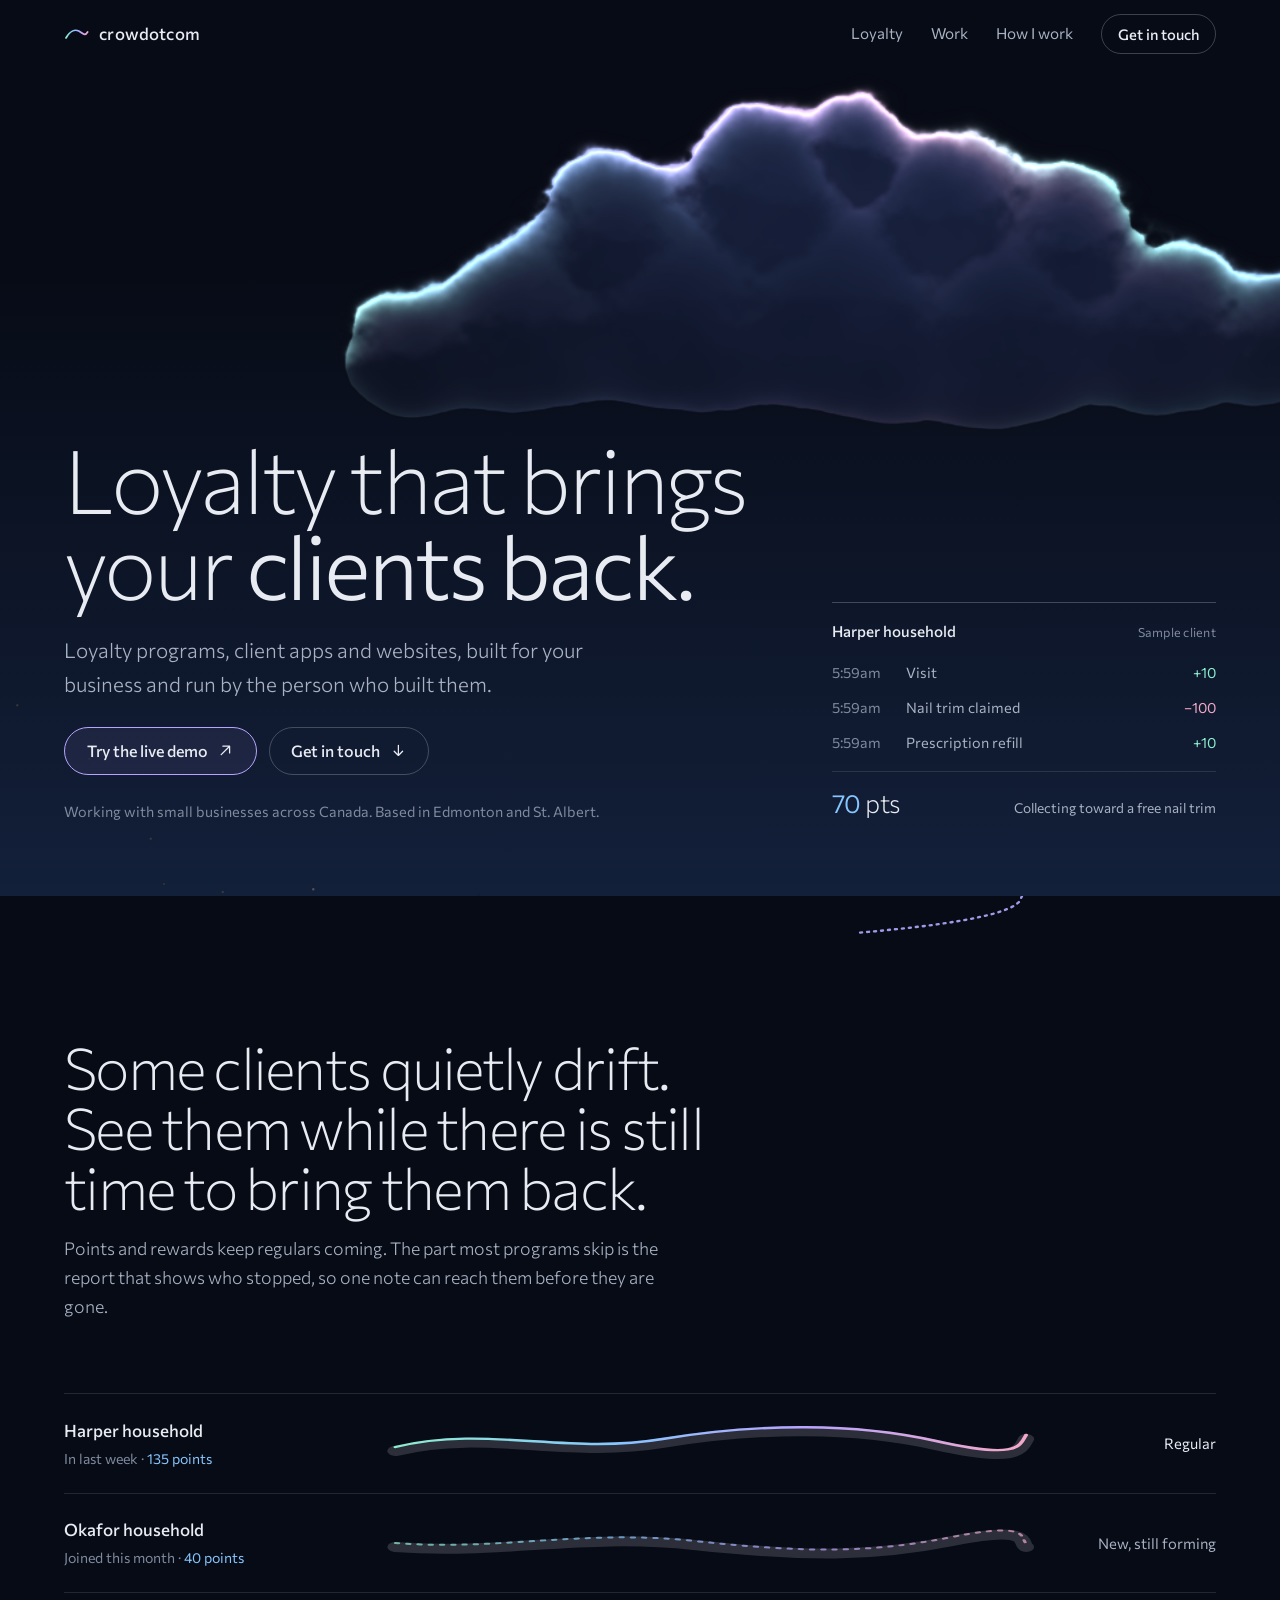
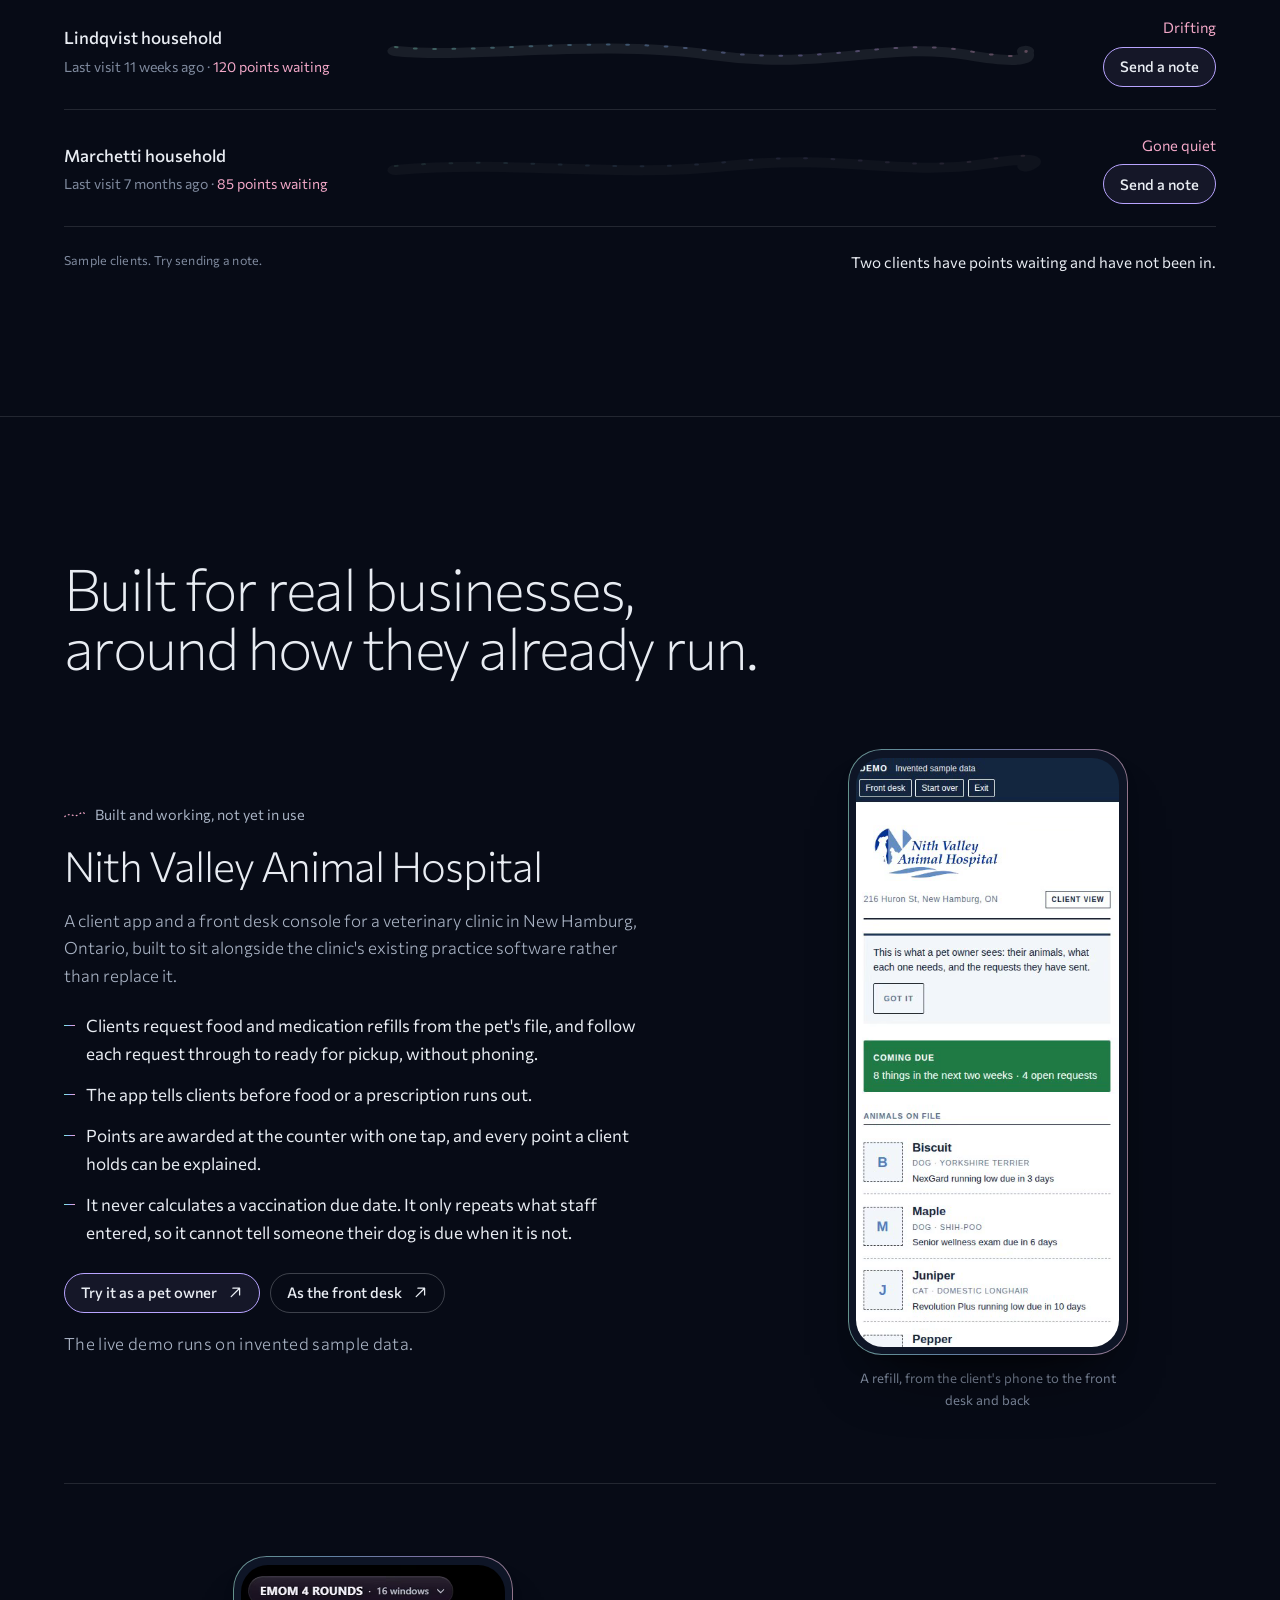
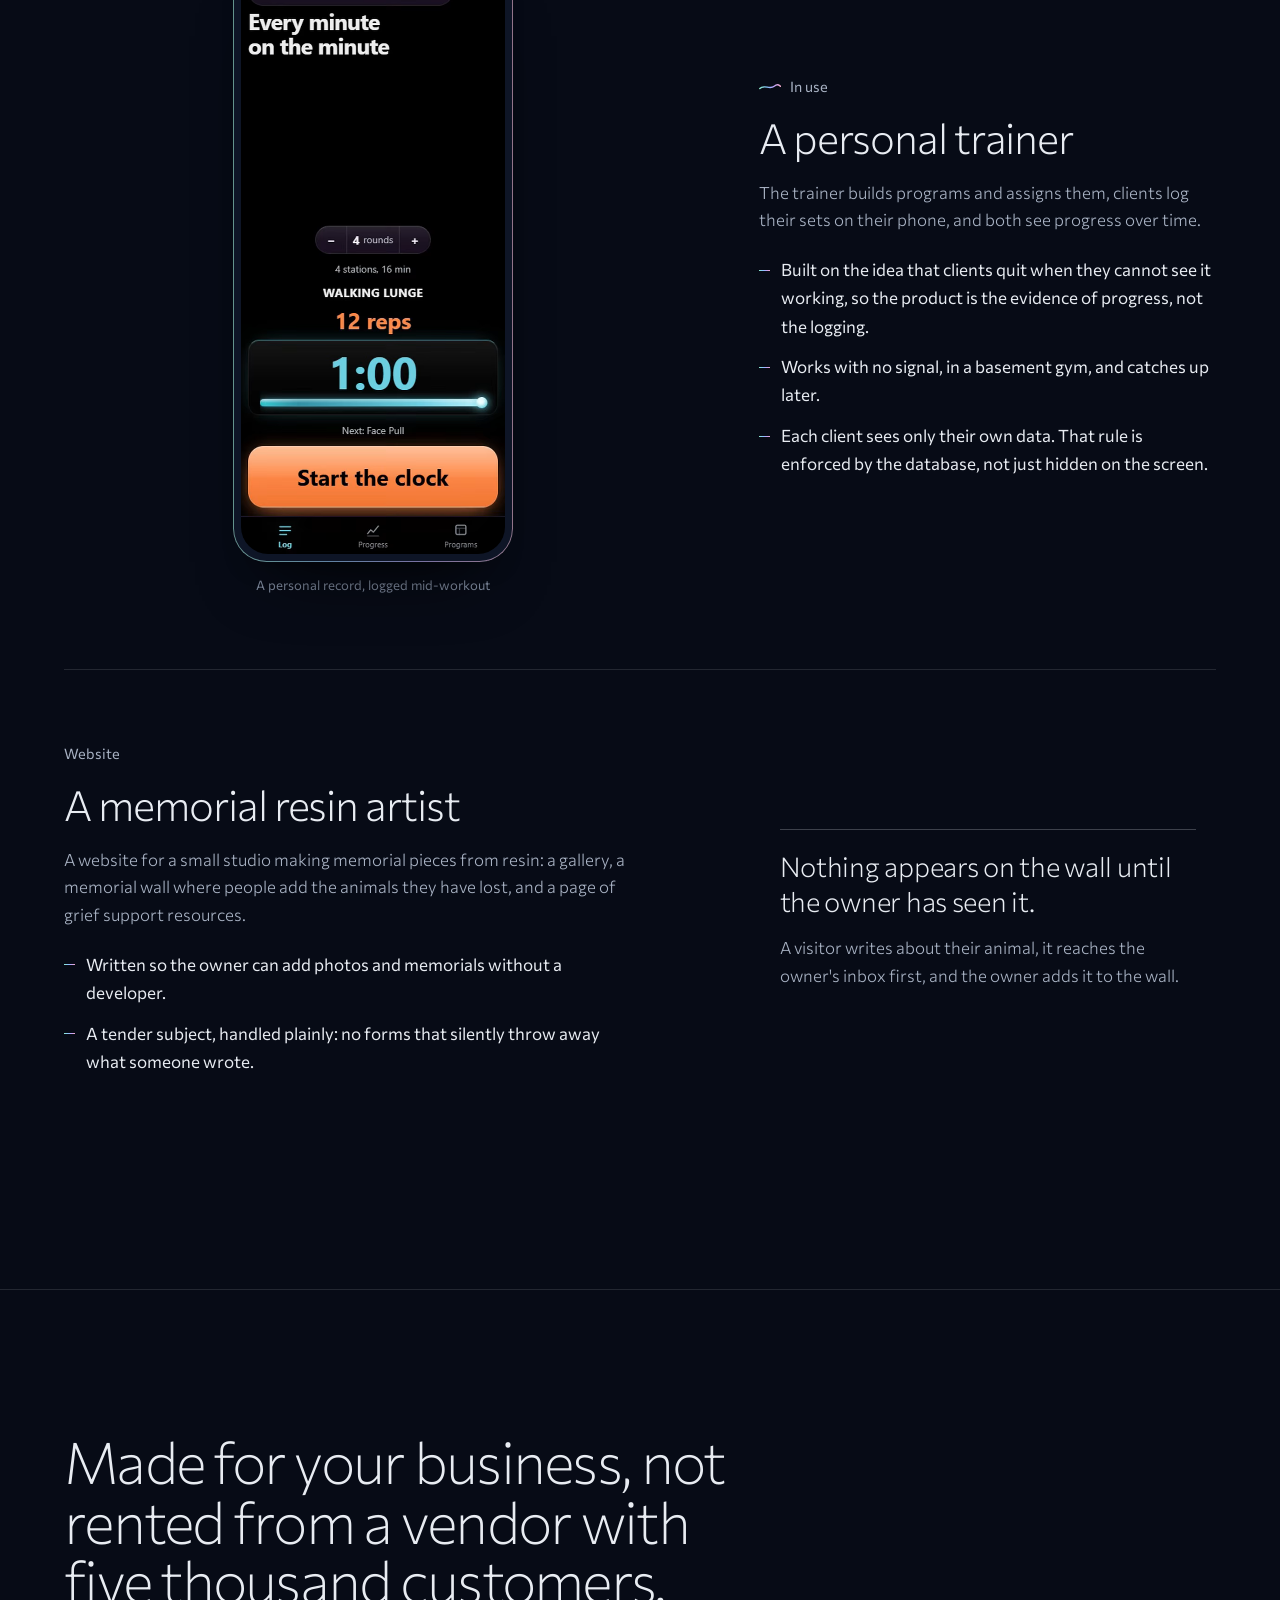
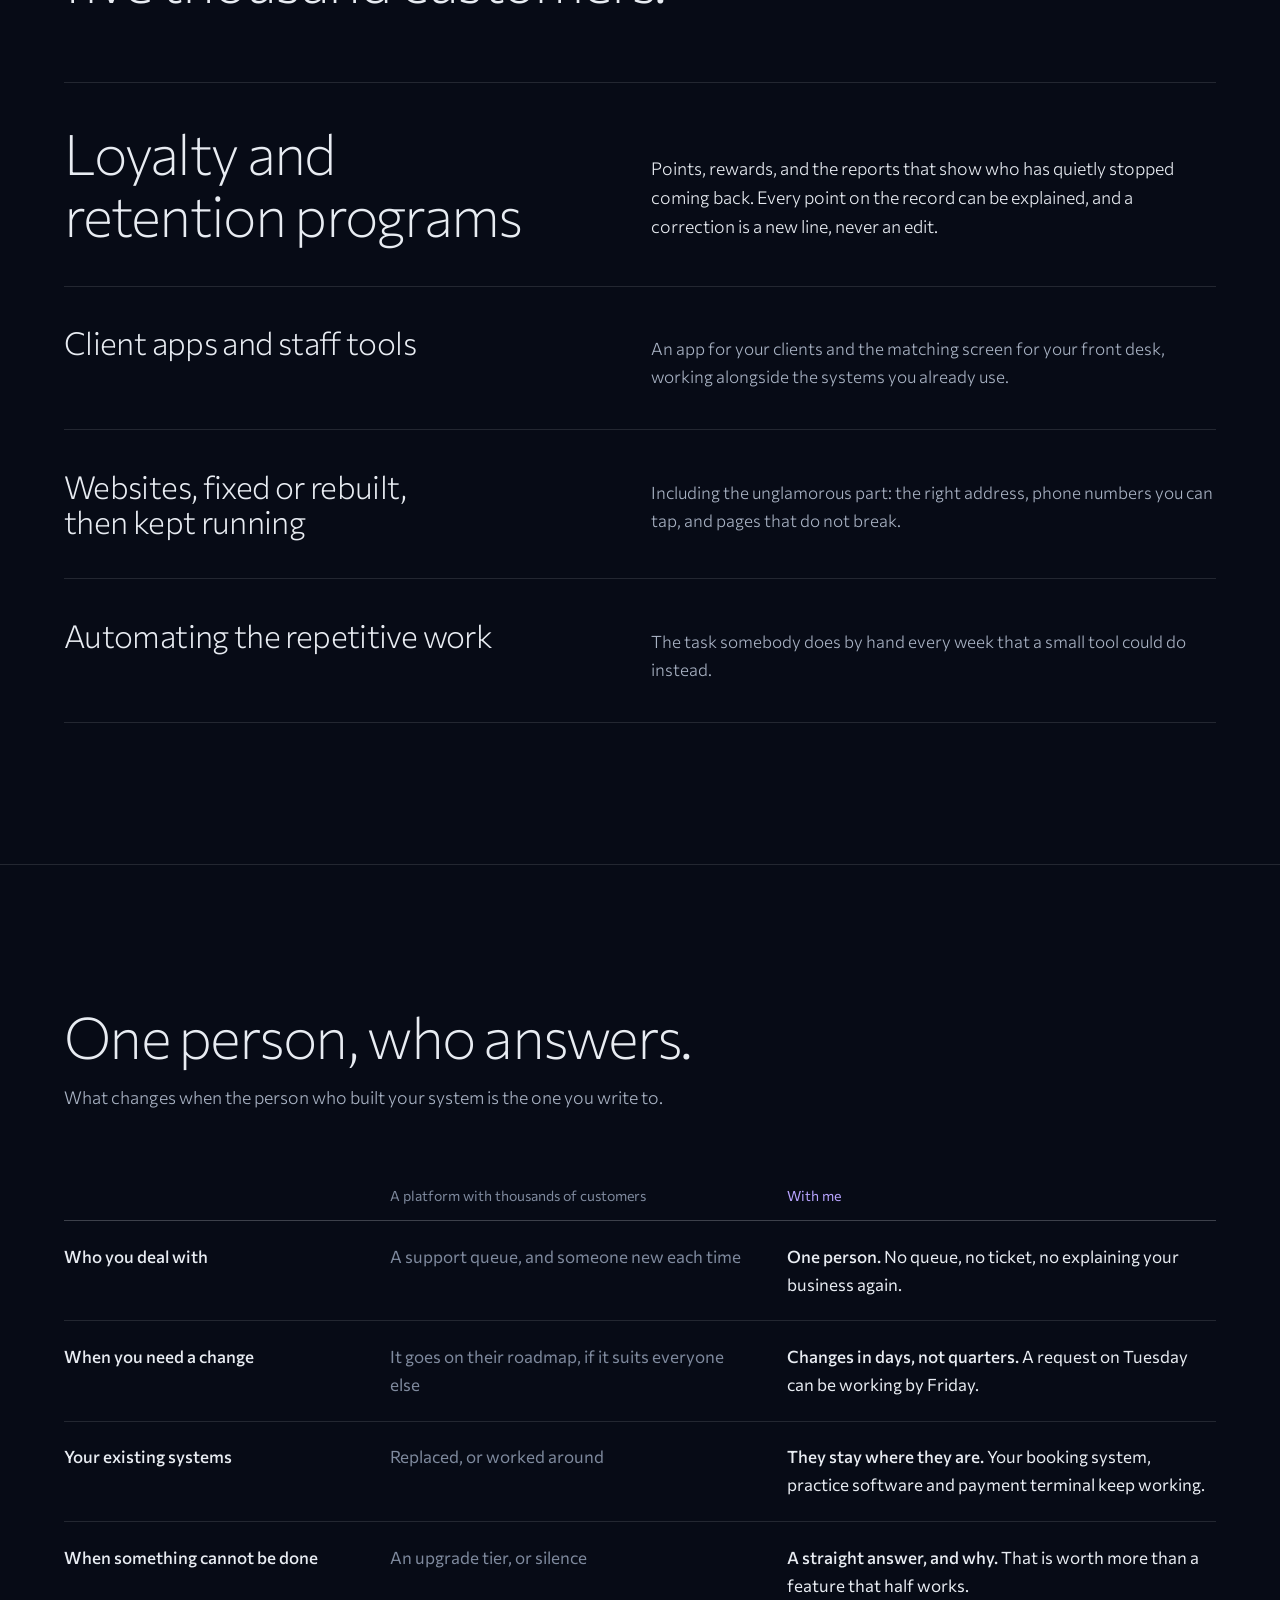
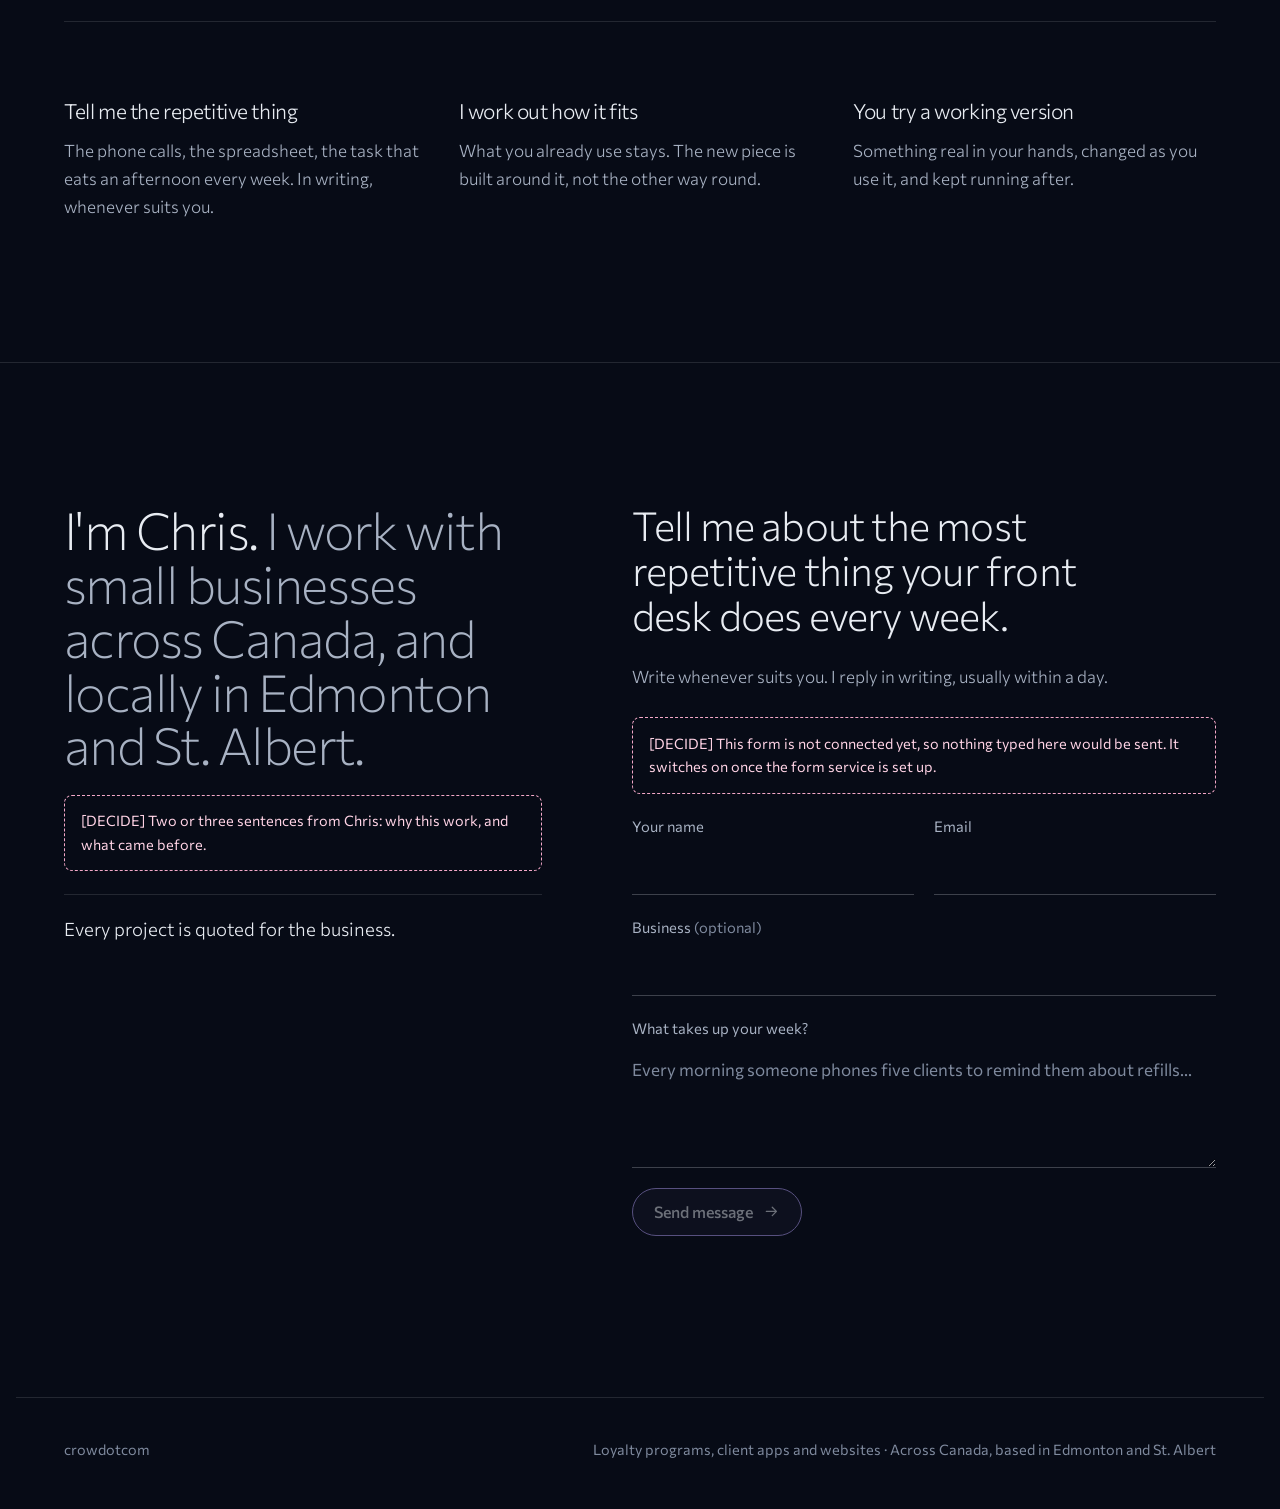
==== index.html @ a607a826 "Make the hero cloud read as a cloud, and brighten the thread The cloud was a dark oval ringed in col" ====
<!doctype html>
<html lang="en">
<head>
<meta charset="utf-8">
<meta name="viewport" content="width=device-width, initial-scale=1, viewport-fit=cover">
<title>crowdotcom</title>
<meta name="description" content="Loyalty programs, client apps and websites for small businesses across Canada, built and run by one person in Edmonton and St. Albert, Alberta.">
<meta name="theme-color" content="#070b16">
<style>
  @font-face {
    font-family: "Commissioner";
    src: url("assets/fonts/commissioner-latin.woff2") format("woff2");
    font-weight: 100 900;
    font-display: swap;
  }

  /* A noctilucent summer night. The ground is the sky after sunset, the text
     is the cloud's silver body, and colour lives only at hairline edges.
     Violet is reserved: it marks the active band and the one action. */
  :root {
    --night: #070b16;
    --night-2: #0b1222;
    --dusk: #13203a;
    --silver: #e8ecf2;
    --mist: #a8b2c3;
    --faint: #7f8a9e;
    --rule: rgba(232, 236, 242, .12);
    --rule-strong: rgba(232, 236, 242, .24);

    --mint: #8eeecf;
    --ice: #86c6ff;
    --rose: #f3a8c8;
    --violet: #b8a4ff;
    --violet-deep: #2a1f55;
    --edge: linear-gradient(90deg, var(--mint), var(--ice) 35%, var(--violet) 65%, var(--rose));

    --sans: "Commissioner", "Segoe UI", system-ui, sans-serif;
    --wide: 78rem;
    --gutter: clamp(1rem, 4.5vw, 3rem);
    color-scheme: dark;
  }

  *, *::before, *::after { box-sizing: border-box; }
  html { background: var(--night); scroll-behavior: smooth; scrollbar-color: #2b3550 var(--night); }
  @media (prefers-reduced-motion: reduce) { html { scroll-behavior: auto; } }
  body {
    margin: 0;
    background: var(--night);
    color: var(--silver);
    font: 400 1.0625rem/1.65 var(--sans);
    -webkit-font-smoothing: antialiased;
    caret-color: var(--violet);
    font-variant-numeric: tabular-nums;
  }
  ::selection { background: var(--violet); color: var(--night); }
  ::-webkit-scrollbar { width: 10px; }
  ::-webkit-scrollbar-track { background: var(--night); }
  ::-webkit-scrollbar-thumb { background: #2b3550; border-radius: 10px; border: 2px solid var(--night); }
  a { color: var(--silver); text-decoration-color: rgba(184, 164, 255, .55); text-underline-offset: .22em; text-decoration-thickness: 1px; }
  a:hover { text-decoration-color: var(--violet); }
  :focus-visible { outline: 1.5px solid var(--violet); outline-offset: 4px; border-radius: 3px; }
  h1, h2, h3 { margin: 0; font-weight: 250; letter-spacing: -.02em; text-wrap: balance; }
  p { margin: 0; }
  .wrap { max-width: var(--wide); margin-inline: auto; padding-inline: var(--gutter); }
  .sample { font-size: .78rem; color: var(--faint); letter-spacing: .02em; }

  /* Controls ------------------------------------------------------------- */

  .act {
    display: inline-flex; align-items: center; gap: .6rem;
    min-height: 3rem; padding: .7rem 1.35rem;
    font: 500 1rem/1 var(--sans);
    color: var(--silver); text-decoration: none;
    border-radius: 999px;
    border: 1px solid var(--rule-strong);
    background: transparent;
    cursor: pointer;
    transition: border-color .3s cubic-bezier(.16, 1, .3, 1), background-color .3s cubic-bezier(.16, 1, .3, 1), color .3s;
  }
  .act svg { width: 1.05rem; height: 1.05rem; flex: none; }
  .act:hover { border-color: var(--silver); }
  /* The one action. Its edge is the only place violet lives in a control. */
  .act.primary { border-color: var(--violet); background: rgba(184, 164, 255, .08); }
  .act.primary:hover { background: rgba(184, 164, 255, .18); }
  .act[disabled] { opacity: .45; cursor: not-allowed; }
  .act.small { min-height: 2.5rem; padding: .5rem 1rem; font-size: .92rem; }

  /* Header --------------------------------------------------------------- */

  .top {
    position: fixed; inset: 0 0 auto 0; z-index: 30;
    padding-top: env(safe-area-inset-top, 0px);
    transition: background-color .4s, border-color .4s;
    border-bottom: 1px solid transparent;
  }
  .top.scrolled { background: rgba(7, 11, 22, .82); border-color: var(--rule); backdrop-filter: blur(12px); -webkit-backdrop-filter: blur(12px); }
  .top .wrap { display: flex; align-items: center; justify-content: space-between; gap: 1rem; min-height: 4.25rem; }
  .brand { display: inline-flex; align-items: center; gap: .6rem; font-weight: 500; font-size: 1.05rem; letter-spacing: .01em; text-decoration: none; }
  .brand svg { width: 1.6rem; height: 1rem; }
  .nav { display: flex; align-items: center; gap: 1.75rem; }
  .nav a:not(.act) { font-size: .95rem; color: var(--mist); text-decoration: none; }
  .nav a:not(.act):hover { color: var(--silver); }
  @media (max-width: 48rem) { .nav a:not(.act) { display: none; } }

  /* Sky ------------------------------------------------------------------- */

  .sky { position: relative; isolation: isolate; overflow: hidden; background: linear-gradient(to top, var(--dusk), var(--night) 70%); }
  .sky canvas { position: absolute; inset: 0; width: 100%; height: 100%; z-index: -1; display: block; }
  .sky .wrap {
    min-height: min(56rem, 100svh);
    display: grid;
    grid-template-columns: minmax(0, 1.25fr) minmax(0, .75fr);
    align-items: end;
    gap: 2.5rem;
    padding-block: clamp(8rem, 18vh, 12rem) clamp(3rem, 8vh, 5.5rem);
  }
  @media (max-width: 60rem) { .sky .wrap { grid-template-columns: 1fr; align-items: end; min-height: 0; padding-top: clamp(15rem, 52vw, 22rem); } }

  .hero-copy { display: flex; flex-direction: column; gap: 1.6rem; max-width: 44rem; }
  .hero-copy h1 {
    font-size: clamp(2.7rem, 1.35rem + 5.2vw, 5.9rem);
    line-height: .98;
    font-weight: 200;
    letter-spacing: -.035em;
  }
  .hero-copy h1 em { font-style: normal; font-weight: 300; }
  .hero-copy .lede { font-size: clamp(1.08rem, 1rem + .35vw, 1.3rem); color: var(--mist); max-width: 34rem; font-weight: 300; }
  .actions { display: flex; flex-wrap: wrap; gap: .75rem; }
  .where { font-size: .9rem; color: var(--faint); }

  /* The observation panel: a sample client's history printing itself. */
  .observe {
    align-self: end;
    border-top: 1px solid var(--rule-strong);
    padding-top: 1rem;
    display: flex; flex-direction: column; gap: .75rem;
    max-width: 24rem;
    width: 100%;
    justify-self: end;
  }
  @media (max-width: 60rem) { .observe { justify-self: start; } }
  .observe-head { display: flex; justify-content: space-between; align-items: baseline; gap: 1rem; }
  .observe-head b { font-weight: 500; font-size: .95rem; }
  .log { list-style: none; margin: 0; padding: 0; display: grid; gap: .1rem; font-size: .9rem; }
  .log li { display: grid; grid-template-columns: 3.9rem 1fr auto; gap: .75rem; padding: .3rem 0; color: var(--mist); }
  .log .when { color: var(--faint); }
  .log .pts { color: var(--mint); font-variant-numeric: tabular-nums; }
  .log .pts.spent { color: var(--rose); }
  .log li.fresh { animation: settle 1.2s cubic-bezier(.16, 1, .3, 1); }
  @keyframes settle { from { color: var(--violet); } to { color: var(--mist); } }
  .observe-foot { display: flex; justify-content: space-between; align-items: baseline; gap: 1rem; border-top: 1px solid var(--rule); padding-top: .6rem; }
  .observe-foot .total { font-size: 1.6rem; font-weight: 250; letter-spacing: -.02em; }
  .observe-foot .total output { color: var(--ice); font-weight: 350; }
  /* Numbers are measurements of the light: held points ice, earned mint, waiting rose. */
  .n-held, .n-wait { white-space: nowrap; }
  .n-held, .client-name .n-held { color: var(--ice); } .n-wait, .client-name .n-wait { color: var(--rose); }
  .observe-foot span:last-child { font-size: .85rem; color: var(--mist); text-align: right; }

  /* Sections ------------------------------------------------------------- */

  section { scroll-margin-top: 5rem; }
  .band { padding-block: clamp(5rem, 11vw, 9rem); }
  .band + .band { border-top: 1px solid var(--rule); }
  .head { display: flex; flex-direction: column; gap: 1.1rem; max-width: 46rem; margin-bottom: clamp(2.75rem, 6vw, 4.5rem); }
  .head h2 { font-size: clamp(2rem, 1.2rem + 3vw, 3.6rem); line-height: 1.04; font-weight: 200; letter-spacing: -.03em; }
  .head p { color: var(--mist); font-size: 1.1rem; font-weight: 300; max-width: 38rem; }

  /* Drifting: the signature. Each client is an edge of light. */
  .clients { list-style: none; margin: 0; padding: 0; border-top: 1px solid var(--rule); }
  .client {
    display: grid;
    grid-template-columns: minmax(9rem, 1fr) minmax(0, 2.2fr) minmax(9.5rem, auto);
    align-items: center;
    gap: 1rem 2rem;
    padding: 1.4rem 0;
    border-bottom: 1px solid var(--rule);
  }
  @media (max-width: 44rem) { .client { grid-template-columns: 1fr auto; } .client .edge { grid-column: 1 / -1; grid-row: 2; } }
  .client-name { display: flex; flex-direction: column; gap: .15rem; }
  .client-name b { font-weight: 500; }
  .client-name span { font-size: .88rem; color: var(--faint); }
  .edge { height: 44px; width: 100%; display: block; overflow: visible; }
  .edge path { fill: none; stroke-linecap: round; transition: opacity 1.4s cubic-bezier(.16, 1, .3, 1), stroke-width 1.4s cubic-bezier(.16, 1, .3, 1); }
  .edge .body { stroke: rgba(232, 236, 242, .16); stroke-width: 10; }
  .edge .fringe { stroke-width: 2; }
  .client[data-state="vivid"] .fringe { opacity: 1; stroke-width: 2.4; }
  .client[data-state="vivid"] .body { opacity: 1; }
  .client[data-state="forming"] .fringe { opacity: .7; stroke-dasharray: 2 5; animation: form 2.4s linear infinite; }
  .client[data-state="dispersing"] .fringe { opacity: .32; stroke-dasharray: 1 11; }
  .client[data-state="dispersing"] .body { opacity: .5; }
  .client[data-state="absent"] .fringe { opacity: .1; stroke-dasharray: 1 16; }
  .client[data-state="absent"] .body { opacity: .2; }
  @keyframes form { to { stroke-dashoffset: -28; } }

  /* The thread: one client edge drawn the length of the page. It runs down the gutter beside
     each section and swings out across the gap before the next heading, drawing itself as the
     page scrolls so its head stays a little ahead of the reader, still forming. It sits under
     the content (main is lifted above it) and never crosses text, only gutters and gaps.
     Reduced motion gets the whole line, drawn and still. */
  main { position: relative; z-index: 1; }
  .thread { position: absolute; top: 0; left: 0; z-index: 0; pointer-events: none; overflow: visible; }
  .thread path { fill: none; stroke-linecap: round; stroke-linejoin: round; }
  .thread .body { stroke: rgba(232, 236, 242, .15); stroke-width: 9; }
  .thread .fringe { stroke-width: 2.4; }
  .thread .forming { stroke-width: 2.4; opacity: .9; stroke-dasharray: 2 5; animation: form 2.4s linear infinite; }
  @media (prefers-reduced-motion: reduce) { .thread .forming { display: none; } }
  .client-state { display: flex; flex-direction: column; align-items: flex-end; gap: .45rem; text-align: right; }
  @media (max-width: 44rem) { .client-state { grid-column: 2; grid-row: 1; } }
  .client-state .word { font-size: .92rem; color: var(--mist); }
  .client[data-state="vivid"] .word { color: var(--silver); }
  .client[data-state="dispersing"] .word, .client[data-state="absent"] .word { color: var(--rose); }
  .drift-note { margin-top: 1.4rem; display: flex; justify-content: space-between; flex-wrap: wrap; gap: .75rem 2rem; color: var(--mist); font-size: .95rem; }
  .drift-note output { color: var(--silver); }

  /* Work ----------------------------------------------------------------- */

  .project {
    display: grid;
    grid-template-columns: minmax(0, 1.15fr) minmax(0, .85fr);
    gap: clamp(2.5rem, 6vw, 6rem);
    align-items: center;
    padding-block: clamp(3rem, 6vw, 4.5rem);
    border-top: 1px solid var(--rule);
  }
  .project:first-of-type { border-top: 0; padding-top: 0; }
  .project.flip .project-media { order: -1; }
  @media (max-width: 54rem) { .project { grid-template-columns: 1fr; } .project.flip .project-media { order: 0; } }
  .project-text { display: flex; flex-direction: column; gap: 1.1rem; }
  .project h3 { font-size: clamp(1.7rem, 1.2rem + 1.8vw, 2.6rem); line-height: 1.08; font-weight: 250; letter-spacing: -.025em; }
  .status { font-size: .9rem; color: var(--mist); display: inline-flex; align-items: center; gap: .55rem; }
  .status svg { width: 1.4rem; height: .5rem; }
  .project-text > p { color: var(--mist); font-weight: 300; font-size: 1.05rem; max-width: 36rem; }
  .facts { list-style: none; margin: .3rem 0 0; padding: 0; display: grid; gap: .8rem; max-width: 36rem; }
  .facts li { padding-left: 1.4rem; position: relative; }
  .facts li::before { content: ""; position: absolute; left: 0; top: .78em; width: .7rem; height: 1px; background: var(--edge); }
  .try { display: flex; flex-wrap: wrap; gap: .6rem; margin-top: .5rem; }

  .project-media { display: flex; justify-content: center; }
  .phone { margin: 0; width: min(17.5rem, 78vw); display: flex; flex-direction: column; gap: .8rem; }
  .phone-frame {
    position: relative;
    aspect-ratio: 390 / 844;
    border-radius: 2.1rem;
    padding: .45rem;
    background: #0e1526;
    border: 1px solid var(--rule-strong);
    box-shadow: 0 40px 70px -40px rgba(0, 0, 0, .9), 0 16px 28px -22px rgba(0, 0, 0, .6);
  }
  .phone-frame::after {
    content: ""; position: absolute; inset: -1px; border-radius: inherit; padding: 1px;
    background: var(--edge); opacity: .45;
    -webkit-mask: linear-gradient(#000 0 0) content-box, linear-gradient(#000 0 0); -webkit-mask-composite: xor;
            mask: linear-gradient(#000 0 0) content-box exclude, linear-gradient(#000 0 0);
    pointer-events: none;
  }
  .phone-frame video { display: block; width: 100%; height: 100%; object-fit: cover; border-radius: 1.7rem; background: #000; }
  .phone figcaption { font-size: .82rem; color: var(--faint); text-align: center; }
  .memorial-media { width: 100%; max-width: 26rem; border-top: 1px solid var(--rule-strong); padding-top: 1.2rem; display: grid; gap: .9rem; }
  .memorial-media p { color: var(--mist); font-weight: 300; font-size: 1.05rem; }
  .memorial-media blockquote { margin: 0; font-size: clamp(1.3rem, 1rem + 1vw, 1.7rem); font-weight: 250; line-height: 1.3; letter-spacing: -.01em; }

  /* What I build --------------------------------------------------------- */

  .offers { list-style: none; margin: 0; padding: 0; border-top: 1px solid var(--rule); }
  .offer { display: grid; grid-template-columns: minmax(0, 1fr) minmax(0, 1.05fr); gap: 1rem 3rem; padding-block: clamp(1.6rem, 3.5vw, 2.4rem); border-bottom: 1px solid var(--rule); align-items: baseline; }
  @media (max-width: 48rem) { .offer { grid-template-columns: 1fr; } }
  .offer h3 { font-size: clamp(1.4rem, 1.1rem + 1.1vw, 2rem); font-weight: 250; line-height: 1.12; }
  .offer p { color: var(--mist); font-weight: 300; }
  .offer.lead h3 { font-size: clamp(2rem, 1.2rem + 3vw, 3.5rem); font-weight: 200; letter-spacing: -.03em; }
  .offer.lead p { color: var(--silver); font-size: 1.1rem; }

  /* How I work ----------------------------------------------------------- */

  .versus { display: grid; }
  .versus-row { display: grid; grid-template-columns: minmax(0, .8fr) minmax(0, 1fr) minmax(0, 1.2fr); gap: 1rem 2.5rem; padding-block: 1.35rem; border-bottom: 1px solid var(--rule); }
  .versus-row.labels { border-bottom-color: var(--rule-strong); padding-block: 0 .8rem; font-size: .88rem; color: var(--faint); }
  .versus-row.labels .me { color: var(--violet); }
  .versus-q { font-weight: 500; }
  .versus-them { color: var(--faint); }
  .versus-me b { font-weight: 500; }
  @media (max-width: 48rem) {
    .versus-row { grid-template-columns: 1fr; gap: .4rem; }
    .versus-row.labels { display: none; }
    .versus-them::before { content: "Rented platform: "; color: var(--faint); }
    .versus-me::before { content: "With me: "; color: var(--violet); }
  }
  .start { margin-top: clamp(3rem, 6vw, 4.5rem); display: grid; grid-template-columns: repeat(3, minmax(0, 1fr)); gap: 2rem; }
  @media (max-width: 52rem) { .start { grid-template-columns: 1fr; gap: 1.5rem; } }
  .start div { display: grid; gap: .5rem; align-content: start; }
  .start h3 { font-size: 1.3rem; font-weight: 300; }
  .start h3 span { color: var(--faint); }
  .start p { color: var(--mist); font-weight: 300; }

  /* About and contact ------------------------------------------------------ */

  .closing .wrap { display: grid; grid-template-columns: minmax(0, .9fr) minmax(0, 1.1fr); gap: clamp(3rem, 7vw, 7rem); align-items: start; }
  @media (max-width: 58rem) { .closing .wrap { grid-template-columns: 1fr; } }
  .about { display: grid; gap: 1.4rem; }
  .about h2 { font-size: clamp(2rem, 1.3rem + 2.6vw, 3.2rem); font-weight: 200; line-height: 1.05; letter-spacing: -.03em; }
  .about h2 span { color: var(--mist); }
  .todo { border: 1px dashed var(--rose); color: #ffd3e5; border-radius: .5rem; padding: .85rem 1rem; font-size: .9rem; }
  .price { border-top: 1px solid var(--rule); padding-top: 1.2rem; font-size: 1.15rem; font-weight: 300; }

  .contact { display: grid; gap: 1.6rem; }
  .contact h2 { font-size: clamp(1.7rem, 1.2rem + 1.8vw, 2.5rem); font-weight: 250; line-height: 1.12; letter-spacing: -.02em; }
  .contact > p { color: var(--mist); font-weight: 300; }
  form { display: grid; gap: 1.25rem; }
  .row { display: grid; grid-template-columns: repeat(2, minmax(0, 1fr)); gap: 1.25rem; }
  @media (max-width: 34rem) { .row { grid-template-columns: 1fr; } }
  .field { display: grid; gap: .45rem; }
  .field label { font-size: .92rem; color: var(--mist); }
  .field .opt { color: var(--faint); }
  input, textarea {
    font: inherit; color: var(--silver);
    background: transparent;
    border: 0; border-bottom: 1px solid var(--rule-strong);
    border-radius: 0;
    padding: .6rem 0 .7rem;
    width: 100%;
    transition: border-color .3s;
  }
  input::placeholder, textarea::placeholder { color: var(--faint); }
  input:focus, textarea:focus { outline: none; border-bottom-color: var(--violet); }
  textarea { min-height: 7.5rem; resize: vertical; line-height: 1.55; }
  .form-note { font-size: .9rem; color: var(--faint); }
  .form-error { font-size: .95rem; color: var(--silver); border-top: 1px solid var(--rose); padding-top: .6rem; }
  .form-done { border-top: 1px solid var(--violet); padding-top: 1rem; font-size: 1.1rem; font-weight: 300; }

  footer .wrap { display: flex; flex-wrap: wrap; justify-content: space-between; gap: .75rem 2rem; padding-block: 2.5rem 3rem; border-top: 1px solid var(--rule); color: var(--faint); font-size: .9rem; }
</style>
</head>
<body>

<svg width="0" height="0" style="position:absolute" aria-hidden="true" focusable="false">
  <defs>
    <linearGradient id="spectrum" x1="0" x2="1" y1="0" y2="0">
      <stop offset="0" stop-color="#8eeecf"/>
      <stop offset=".35" stop-color="#86c6ff"/>
      <stop offset=".65" stop-color="#b8a4ff"/>
      <stop offset="1" stop-color="#f3a8c8"/>
    </linearGradient>
    <symbol id="i-arrow" viewBox="0 0 20 20"><path d="M4 10h11M11 5l5 5-5 5" fill="none" stroke="currentColor" stroke-width="1.5" stroke-linecap="round" stroke-linejoin="round"/></symbol>
    <symbol id="i-out" viewBox="0 0 20 20"><path d="M7 5h8v8M15 5 5 15" fill="none" stroke="currentColor" stroke-width="1.5" stroke-linecap="round" stroke-linejoin="round"/></symbol>
    <symbol id="i-down" viewBox="0 0 20 20"><path d="M10 4v11M5 11l5 5 5-5" fill="none" stroke="currentColor" stroke-width="1.5" stroke-linecap="round" stroke-linejoin="round"/></symbol>
  </defs>
</svg>

<header class="top" id="top-bar">
  <div class="wrap">
    <a class="brand" href="#top">
      <svg viewBox="0 0 26 16" aria-hidden="true"><path d="M2 12c4-7 9-9 13-7s6 6 9 1" fill="none" stroke="url(#spectrum)" stroke-width="1.8" stroke-linecap="round"/></svg>
      <span data-brand>crowdotcom</span>
    </a>
    <nav class="nav" aria-label="Sections">
      <a href="#drifting">Loyalty</a>
      <a href="#work">Work</a>
      <a href="#how">How I work</a>
      <a class="act small" href="#contact">Get in touch</a>
    </nav>
  </div>
</header>

<svg class="thread" id="thread" aria-hidden="true" focusable="false">
  <defs>
    <!-- The spectrum again, but running down the page and repeating, so the fringe turns through
         mint, ice, violet and rose as it is followed. -->
    <linearGradient id="thread-spectrum" gradientUnits="userSpaceOnUse" x1="0" y1="0" x2="0" y2="1800" spreadMethod="repeat">
      <stop offset="0" stop-color="#8eeecf"/>
      <stop offset=".3" stop-color="#86c6ff"/>
      <stop offset=".55" stop-color="#b8a4ff"/>
      <stop offset=".8" stop-color="#f3a8c8"/>
      <stop offset="1" stop-color="#8eeecf"/>
    </linearGradient>
  </defs>
  <path class="body"/>
  <path class="fringe" stroke="url(#thread-spectrum)" transform="translate(-2 -2)"/>
  <path class="forming" stroke="url(#thread-spectrum)" transform="translate(-2 -2)"/>
</svg>

<main id="top">

  <section class="sky" aria-labelledby="hero-title">
    <canvas id="sky" aria-hidden="true"></canvas>
    <div class="wrap">
      <div class="hero-copy">
        <h1 id="hero-title">Loyalty that brings your <em>clients back.</em></h1>
        <p class="lede">Loyalty programs, client apps and websites, built for your business and run by the person who built them.</p>
        <div class="actions">
          <a class="act primary" href="https://crowdotwave.github.io/nith-valley-app/?demo=client" target="_blank" rel="noopener">Try the live demo <svg aria-hidden="true"><use href="#i-out"/></svg></a>
          <a class="act" href="#contact">Get in touch <svg aria-hidden="true"><use href="#i-down"/></svg></a>
        </div>
        <p class="where">Working with small businesses across Canada. Based in Edmonton and St. Albert.</p>
      </div>

      <aside class="observe" aria-label="A sample client's points history">
        <div class="observe-head"><b>Harper household</b><span class="sample">Sample client</span></div>
        <ul class="log" id="log" aria-live="polite">
          <li><span class="when">Aug 26</span><span>Annual exam</span><span class="pts">+25</span></li>
          <li><span class="when">Sep 05</span><span>Bag of food</span><span class="pts">+15</span></li>
          <li><span class="when">Sep 14</span><span>Prescription refill</span><span class="pts">+10</span></li>
        </ul>
        <div class="observe-foot"><span class="total"><output id="total">135</output> pts</span><span id="next">One bag of food from $10 off an exam</span></div>
      </aside>
    </div>
  </section>

  <section class="band" id="drifting" aria-labelledby="drift-title">
    <div class="wrap">
      <div class="head">
        <h2 id="drift-title">Some clients quietly drift. See them while there is still time to bring them back.</h2>
        <p>Points and rewards keep regulars coming. The part most programs skip is the report that shows who stopped, so one note can reach them before they are gone.</p>
      </div>

      <ul class="clients" id="clients">
        <li class="client" data-state="vivid">
          <div class="client-name"><b>Harper household</b><span>In last week · <span class="n-held">135 points</span></span></div>
          <svg class="edge" viewBox="0 0 400 44" preserveAspectRatio="none" aria-hidden="true"><path class="body" d="M4 30 C60 8 110 38 170 22 S290 6 340 24 S392 30 396 18"/><path class="fringe" stroke="url(#spectrum)" d="M4 26 C60 4 110 34 170 18 S290 2 340 20 S392 26 396 14"/></svg>
          <div class="client-state"><span class="word">Regular</span></div>
        </li>
        <li class="client" data-state="forming">
          <div class="client-name"><b>Okafor household</b><span>Joined this month · <span class="n-held">40 points</span></span></div>
          <svg class="edge" viewBox="0 0 400 44" preserveAspectRatio="none" aria-hidden="true"><path class="body" d="M4 26 C70 34 120 12 190 24 S300 36 350 20 S392 22 396 26"/><path class="fringe" stroke="url(#spectrum)" d="M4 22 C70 30 120 8 190 20 S300 32 350 16 S392 18 396 22"/></svg>
          <div class="client-state"><span class="word">New, still forming</span></div>
        </li>
        <li class="client" data-state="dispersing">
          <div class="client-name"><b>Lindqvist household</b><span>Last visit 11 weeks ago · <span class="n-wait">120 points waiting</span></span></div>
          <svg class="edge" viewBox="0 0 400 44" preserveAspectRatio="none" aria-hidden="true"><path class="body" d="M4 22 C50 30 130 10 200 26 S310 12 360 26 S392 20 396 22"/><path class="fringe" stroke="url(#spectrum)" d="M4 18 C50 26 130 6 200 22 S310 8 360 22 S392 16 396 18"/></svg>
          <div class="client-state"><span class="word">Drifting</span><button class="act small primary" type="button" data-bring-back>Send a note</button></div>
        </li>
        <li class="client" data-state="absent">
          <div class="client-name"><b>Marchetti household</b><span>Last visit 7 months ago · <span class="n-wait">85 points waiting</span></span></div>
          <svg class="edge" viewBox="0 0 400 44" preserveAspectRatio="none" aria-hidden="true"><path class="body" d="M4 24 C80 14 140 32 210 20 S320 30 370 18 S392 24 396 20"/><path class="fringe" stroke="url(#spectrum)" d="M4 20 C80 10 140 28 210 16 S320 26 370 14 S392 20 396 16"/></svg>
          <div class="client-state"><span class="word">Gone quiet</span><button class="act small primary" type="button" data-bring-back>Send a note</button></div>
        </li>
      </ul>
      <p class="drift-note"><span class="sample">Sample clients. Try sending a note.</span><output id="drift-status">Two clients have points waiting and have not been in.</output></p>
    </div>
  </section>

  <section class="band" id="work" aria-labelledby="work-title">
    <div class="wrap">
      <div class="head">
        <h2 id="work-title">Built for real businesses, around how they already run.</h2>
      </div>

      <article class="project">
        <div class="project-text">
          <span class="status"><svg viewBox="0 0 28 10" aria-hidden="true"><path d="M1 7c6-6 12 2 18-3s7 1 8 0" fill="none" stroke="#f3a8c8" stroke-width="1.5" stroke-dasharray="1 4" stroke-linecap="round"/></svg>Built and working, not yet in use</span>
          <h3>Nith Valley Animal Hospital</h3>
          <p>A client app and a front desk console for a veterinary clinic in New Hamburg, Ontario, built to sit alongside the clinic's existing practice software rather than replace it.</p>
          <ul class="facts">
            <li>Clients request food and medication refills from the pet's file, and follow each request through to ready for pickup, without phoning.</li>
            <li>The app tells clients before food or a prescription runs out.</li>
            <li>Points are awarded at the counter with one tap, and every point a client holds can be explained.</li>
            <li>It never calculates a vaccination due date. It only repeats what staff entered, so it cannot tell someone their dog is due when it is not.</li>
          </ul>
          <div class="try">
            <a class="act small primary" href="https://crowdotwave.github.io/nith-valley-app/?demo=client" target="_blank" rel="noopener">Try it as a pet owner <svg aria-hidden="true"><use href="#i-out"/></svg></a>
            <a class="act small" href="https://crowdotwave.github.io/nith-valley-app/?demo=staff" target="_blank" rel="noopener">As the front desk <svg aria-hidden="true"><use href="#i-out"/></svg></a>
          </div>
          <p class="sample">The live demo runs on invented sample data.</p>
        </div>
        <div class="project-media">
          <figure class="phone">
            <div class="phone-frame">
              <video class="demo-video" muted loop playsinline preload="none" poster="assets/work/nith-demo-poster.jpg"
                     aria-label="Recording of the clinic app: a client orders a refill of their dog's medication, the front desk reviews, approves and marks it ready, and the client sees it is ready for pickup.">
                <source src="assets/work/nith-demo.mp4" type="video/mp4">
                <source src="assets/work/nith-demo.webm" type="video/webm">
              </video>
            </div>
            <figcaption>A refill, from the client's phone to the front desk and back</figcaption>
          </figure>
        </div>
      </article>

      <article class="project flip">
        <div class="project-text">
          <span class="status"><svg viewBox="0 0 28 10" aria-hidden="true"><path d="M1 7c6-6 12 2 18-3s7 1 8 0" fill="none" stroke="url(#spectrum)" stroke-width="1.8" stroke-linecap="round"/></svg>In use</span>
          <h3>A personal trainer</h3>
          <p>The trainer builds programs and assigns them, clients log their sets on their phone, and both see progress over time.</p>
          <ul class="facts">
            <li>Built on the idea that clients quit when they cannot see it working, so the product is the evidence of progress, not the logging.</li>
            <li>Works with no signal, in a basement gym, and catches up later.</li>
            <li>Each client sees only their own data. That rule is enforced by the database, not just hidden on the screen.</li>
          </ul>
        </div>
        <div class="project-media">
          <figure class="phone">
            <div class="phone-frame">
              <video class="demo-video" muted loop playsinline preload="none" poster="assets/work/ptc-demo-poster.jpg"
                     aria-label="Recording of the workout app: a client picks the day's workout, logs two bench press sets, sets a personal record, then opens their progress charts and finds the new record on the bench press estimated one rep max.">
                <source src="assets/work/ptc-demo.mp4" type="video/mp4">
                <source src="assets/work/ptc-demo.webm" type="video/webm">
              </video>
            </div>
            <figcaption>A personal record, logged mid-workout</figcaption>
          </figure>
        </div>
      </article>

      <article class="project">
        <div class="project-text">
          <span class="status">Website</span>
          <h3>A memorial resin artist</h3>
          <p>A website for a small studio making memorial pieces from resin: a gallery, a memorial wall where people add the animals they have lost, and a page of grief support resources.</p>
          <ul class="facts">
            <li>Written so the owner can add photos and memorials without a developer.</li>
            <li>A tender subject, handled plainly: no forms that silently throw away what someone wrote.</li>
          </ul>
        </div>
        <div class="project-media">
          <div class="memorial-media">
            <blockquote>Nothing appears on the wall until the owner has seen it.</blockquote>
            <p>A visitor writes about their animal, it reaches the owner's inbox first, and the owner adds it to the wall.</p>
          </div>
        </div>
      </article>
    </div>
  </section>

  <section class="band" id="build" aria-labelledby="build-title">
    <div class="wrap">
      <div class="head">
        <h2 id="build-title">Made for your business, not rented from a vendor with five thousand customers.</h2>
      </div>
      <ul class="offers">
        <li class="offer lead"><h3>Loyalty and retention programs</h3><p>Points, rewards, and the reports that show who has quietly stopped coming back. Every point on the record can be explained, and a correction is a new line, never an edit.</p></li>
        <li class="offer"><h3>Client apps and staff tools</h3><p>An app for your clients and the matching screen for your front desk, working alongside the systems you already use.</p></li>
        <li class="offer"><h3>Websites, fixed or rebuilt, then kept running</h3><p>Including the unglamorous part: the right address, phone numbers you can tap, and pages that do not break.</p></li>
        <li class="offer"><h3>Automating the repetitive work</h3><p>The task somebody does by hand every week that a small tool could do instead.</p></li>
      </ul>
    </div>
  </section>

  <section class="band" id="how" aria-labelledby="how-title">
    <div class="wrap">
      <div class="head">
        <h2 id="how-title">One person, who answers.</h2>
        <p>What changes when the person who built your system is the one you write to.</p>
      </div>
      <div class="versus" role="table" aria-label="A rented platform compared with working with me">
        <div class="versus-row labels" role="row"><span role="columnheader"></span><span role="columnheader">A platform with thousands of customers</span><span role="columnheader" class="me">With me</span></div>
        <div class="versus-row" role="row"><span class="versus-q" role="rowheader">Who you deal with</span><span class="versus-them" role="cell">A support queue, and someone new each time</span><span class="versus-me" role="cell"><b>One person.</b> No queue, no ticket, no explaining your business again.</span></div>
        <div class="versus-row" role="row"><span class="versus-q" role="rowheader">When you need a change</span><span class="versus-them" role="cell">It goes on their roadmap, if it suits everyone else</span><span class="versus-me" role="cell"><b>Changes in days, not quarters.</b> A request on Tuesday can be working by Friday.</span></div>
        <div class="versus-row" role="row"><span class="versus-q" role="rowheader">Your existing systems</span><span class="versus-them" role="cell">Replaced, or worked around</span><span class="versus-me" role="cell"><b>They stay where they are.</b> Your booking system, practice software and payment terminal keep working.</span></div>
        <div class="versus-row" role="row"><span class="versus-q" role="rowheader">When something cannot be done</span><span class="versus-them" role="cell">An upgrade tier, or silence</span><span class="versus-me" role="cell"><b>A straight answer, and why.</b> That is worth more than a feature that half works.</span></div>
      </div>

      <!-- [DECIDE] New copy, not in the brief: confirm these three steps match how Chris wants to start. -->
      <div class="start">
        <div><h3>Tell me the repetitive thing</h3><p>The phone calls, the spreadsheet, the task that eats an afternoon every week. In writing, whenever suits you.</p></div>
        <div><h3>I work out how it fits</h3><p>What you already use stays. The new piece is built around it, not the other way round.</p></div>
        <div><h3>You try a working version</h3><p>Something real in your hands, changed as you use it, and kept running after.</p></div>
      </div>
    </div>
  </section>

  <section class="band closing" id="contact" aria-labelledby="contact-title">
    <div class="wrap">
      <div class="about">
        <h2>I'm Chris. <span>I work with small businesses across Canada, and locally in Edmonton and St. Albert.</span></h2>
        <!-- [DECIDE] About: two or three sentences in Chris's own words. Delete this block when written. -->
        <p class="todo">[DECIDE] Two or three sentences from Chris: why this work, and what came before.</p>
        <p class="price">Every project is quoted for the business.</p>
      </div>

      <div class="contact">
        <h2 id="contact-title">Tell me about the most repetitive thing your front desk does every week.</h2>
        <p>Write whenever suits you. I reply in writing, usually within a day.</p>
        <!-- [DECIDE] Replace YOUR_FORM_ID with the real Formspree form ID. The form switches on by itself once it is replaced. -->
        <form id="contact-form" action="https://formspree.io/f/YOUR_FORM_ID" method="POST">
          <p class="todo" id="form-off" hidden>[DECIDE] This form is not connected yet, so nothing typed here would be sent. It switches on once the form service is set up.</p>
          <div class="row">
            <div class="field"><label for="f-name">Your name</label><input id="f-name" name="name" type="text" autocomplete="name" required></div>
            <div class="field"><label for="f-email">Email</label><input id="f-email" name="email" type="email" autocomplete="email" required></div>
          </div>
          <div class="field"><label for="f-business">Business <span class="opt">(optional)</span></label><input id="f-business" name="business" type="text" autocomplete="organization"></div>
          <div class="field"><label for="f-message">What takes up your week?</label><textarea id="f-message" name="message" placeholder="Every morning someone phones five clients to remind them about refills..." required></textarea></div>
          <div><button class="act primary" id="f-send" type="submit">Send message <svg aria-hidden="true"><use href="#i-arrow"/></svg></button></div>
          <p class="form-note" id="form-status" role="status" aria-live="polite"></p>
        </form>
      </div>
    </div>
  </section>

</main>

<footer>
  <div class="wrap">
    <span data-brand>crowdotcom</span>
    <span>Loyalty programs, client apps and websites · Across Canada, based in Edmonton and St. Albert</span>
  </div>
</footer>

<script>
  // [DECIDE] The business name. Change it here and it updates everywhere.
  const BRAND = "crowdotcom";
  document.querySelectorAll("[data-brand]").forEach(el => { el.textContent = BRAND; });
  document.title = BRAND;

  const still = window.matchMedia("(prefers-reduced-motion: reduce)").matches;

  // Header gains a ground once the sky has scrolled away.
  (function () {
    const bar = document.getElementById("top-bar");
    const onScroll = () => bar.classList.toggle("scrolled", window.scrollY > 40);
    onScroll(); addEventListener("scroll", onScroll, { passive: true });
  })();

  /* The sky ----------------------------------------------------------------
     A cloud at night rendered in WebGL: a cumulus bank of rounded billows,
     dark against a pale patch of sky, lined along its top in silver that
     turns iridescent, and hiding the stars behind it. Drawn at a
     capped resolution and frame rate, paused off screen and in a hidden tab,
     and drawn once as a still for reduced motion. Without WebGL the CSS
     night gradient behind it stands alone. */
  (function () {
    const canvas = document.getElementById("sky");
    const gl = canvas.getContext("webgl", { antialias: false, premultipliedAlpha: false, alpha: true });
    if (!gl) return;

    const vs = `attribute vec2 p; void main(){ gl_Position = vec4(p, 0.0, 1.0); }`;
    const fs = `
      precision mediump float;
      // cloud: where the middle of the cloud's base sits (canvas pixels, y up) and how many pixels
      // one unit of cloud is. One unit is roughly the height of a middling billow.
      uniform vec2 res; uniform float t; uniform vec3 cloud;
      float h(vec2 p){ return fract(sin(dot(p, vec2(127.1, 311.7))) * 43758.5453); }
      float n(vec2 p){ vec2 i = floor(p), f = fract(p); vec2 u = f*f*(3.0-2.0*f);
        return mix(mix(h(i), h(i+vec2(1,0)), u.x), mix(h(i+vec2(0,1)), h(i+vec2(1,1)), u.x), u.y); }
      float fbm(vec2 p){ float v = 0.0, a = 0.5; for (int i = 0; i < 5; i++){ v += a*n(p); p = p*2.03 + 17.1; a *= 0.5; } return v; }
      vec3 spectrum(float x){
        vec3 mint = vec3(0.557,0.933,0.812), ice = vec3(0.525,0.776,1.0), violet = vec3(0.722,0.643,1.0), rose = vec3(0.953,0.659,0.784);
        x = fract(x) * 4.0;
        if (x < 1.0) return mix(mint, ice, x);
        if (x < 2.0) return mix(ice, violet, x-1.0);
        if (x < 3.0) return mix(violet, rose, x-2.0);
        return mix(rose, mint, x-3.0);
      }
      float smin(float a, float b, float k){ float x = clamp(0.5 + 0.5*(b-a)/k, 0.0, 1.0); return mix(b, a, x) - k*x*(1.0-x); }
      float lobe(vec2 c, float x, float y, float r, float d, float k){
        r += 0.03 * sin(t * 0.16 + x * 1.7 + y * 2.3);
        return smin(d, length(c - vec2(x, y)) - r, k);
      }
      // A cumulus: a row of billows on a flattish base, with a second tier of domes heaped on the
      // middle, each kept distinct so the top reads as rounded heads with folds between them.
      float shape(vec2 c){
        float d = 9.0;
        d = lobe(c, -2.6, 0.22, 0.40, d, 0.22); d = lobe(c, -1.9, 0.32, 0.58, d, 0.22);
        d = lobe(c, -1.1, 0.38, 0.70, d, 0.22); d = lobe(c, -0.2, 0.42, 0.78, d, 0.22);
        d = lobe(c, 0.7, 0.38, 0.70, d, 0.22); d = lobe(c, 1.5, 0.32, 0.58, d, 0.22);
        d = lobe(c, 2.25, 0.25, 0.44, d, 0.22); d = lobe(c, 2.85, 0.18, 0.30, d, 0.22);
        d = lobe(c, -1.45, 0.92, 0.44, d, 0.17); d = lobe(c, -0.6, 1.12, 0.52, d, 0.17);
        d = lobe(c, 0.3, 1.02, 0.48, d, 0.17); d = lobe(c, 1.05, 0.86, 0.38, d, 0.17);
        d = lobe(c, -0.15, 1.42, 0.3, d, 0.15);
        return -smin(-d, c.y + 0.1 + 0.07 * sin(c.x * 1.9 + 0.6) + 0.035 * sin(c.x * 4.3), 0.36);
      }
      // Billows on the billows: the outline churns slowly, finer at the edge than in the mass.
      float field(vec2 c, float d){
        float m = mix(0.4, 1.0, smoothstep(0.0, 0.45, c.y));
        return d + ((fbm(c * 1.9 + vec2(t * 0.025, t * 0.006)) - 0.5) * 0.24
                 + (fbm(c * 5.5 + vec2(-t * 0.04, 0.0)) - 0.5) * 0.05) * m;
      }
      void main(){
        vec2 px = gl_FragCoord.xy;
        vec2 c = (px - cloud.xy) / cloud.z;
        float aa = 1.2 / cloud.z;

        // The sky behind: a pale patch just above and behind the cloud, as if the light lining it
        // sits there, so the dark mass reads as a silhouette. And stars, which the cloud hides.
        vec2 g = (c - vec2(0.2, 1.25)) / vec2(4.2, 2.1);
        float glow = exp(-dot(g, g)) * 0.95;
        vec3 light = vec3(0.07, 0.10, 0.20) * glow;
        vec2 cell = floor(px / 2.0);
        float s = h(cell);
        float star = step(0.9965, s) * (0.35 + 0.65 * h(cell + 3.1)) * (0.8 + 0.2 * sin(t * 1.3 + s * 60.0));

        float d0 = shape(c);
        float cover = 0.0;
        vec3 body = vec3(0.0);
        if (d0 < 0.75) {
          float d = field(c, d0);
          float up = field(c + vec2(0.0, 0.07), shape(c + vec2(0.0, 0.07)));
          // Positive where the outline faces up, toward the light.
          float facing = smoothstep(-0.1, 0.8, (up - d) / 0.07);
          cover = smoothstep(aa, -aa, d);
          vec3 iri = spectrum(c.x * 0.22 + d * 1.6 + t * 0.012);

          // The mass: dark, with the upper side of every billow catching a little light and the
          // folds between them left in shadow, so it has volume rather than reading as a hole.
          float depth = clamp(-d / 0.55, 0.0, 1.0);
          float bill = fbm(c * 2.6 + vec2(t * 0.02, 1.7));
          float shade = 0.2 + 0.5 * facing * (1.0 - 0.75 * depth) + (bill - 0.42) * 0.35 + c.y * 0.07;
          body = mix(vec3(0.016, 0.022, 0.048), vec3(0.10, 0.115, 0.19), clamp(shade, 0.0, 1.0));
          // Light soaking into the thin edge from above.
          body += iri * exp(min(d, 0.0) / 0.1) * 0.18 * facing;

          // The silver lining: bright and iridescent where the edge faces up, a thread below.
          float rim = exp(-abs(d) / 0.035) + 0.45 * exp(-abs(d) / 0.1);
          light += mix(vec3(0.91, 0.93, 0.95), iri, 0.72) * rim * (0.12 + 0.95 * facing) * 0.85;
        }
        light += vec3(star) * (1.0 - cover);

        float la = clamp(max(max(light.r, light.g), light.b), 0.0, 1.0);
        float ba = cover * 0.94;
        float alpha = la + ba * (1.0 - la);
        vec3 col = (light + body * ba * (1.0 - la)) / max(alpha, 0.001);
        gl_FragColor = vec4(col, alpha);
      }`;

    const compile = (type, src) => { const s = gl.createShader(type); gl.shaderSource(s, src); gl.compileShader(s); return gl.getShaderParameter(s, gl.COMPILE_STATUS) ? s : null; };
    const v = compile(gl.VERTEX_SHADER, vs), f = compile(gl.FRAGMENT_SHADER, fs);
    if (!v || !f) return;
    const prog = gl.createProgram(); gl.attachShader(prog, v); gl.attachShader(prog, f); gl.linkProgram(prog);
    if (!gl.getProgramParameter(prog, gl.LINK_STATUS)) return;
    gl.useProgram(prog);
    const buf = gl.createBuffer(); gl.bindBuffer(gl.ARRAY_BUFFER, buf);
    gl.bufferData(gl.ARRAY_BUFFER, new Float32Array([-1, -1, 1, -1, -1, 1, 1, 1]), gl.STATIC_DRAW);
    const loc = gl.getAttribLocation(prog, "p"); gl.enableVertexAttribArray(loc); gl.vertexAttribPointer(loc, 2, gl.FLOAT, false, 0, 0);
    const uRes = gl.getUniformLocation(prog, "res"), uT = gl.getUniformLocation(prog, "t"), uCloud = gl.getUniformLocation(prog, "cloud");
    gl.enable(gl.BLEND); gl.blendFunc(gl.SRC_ALPHA, gl.ONE_MINUS_SRC_ALPHA);

    const scale = Math.min(window.devicePixelRatio || 1, 1.25) * 0.75;
    const heading = document.getElementById("hero-title");
    function size() {
      const w = Math.round(canvas.clientWidth * scale), hgt = Math.round(canvas.clientHeight * scale);
      if (canvas.width !== w || canvas.height !== hgt) { canvas.width = w; canvas.height = hgt; gl.viewport(0, 0, w, hgt); }
      gl.uniform2f(uRes, w, hgt);
      // The cloud takes the clear sky above the headline, whatever the layout: over the right
      // column on a wide screen, and as a bank across the top on a phone. Measured in CSS
      // pixels from the top of the sky, then turned into canvas pixels with y running up.
      const cw = Math.max(canvas.clientWidth, 1), ch = Math.max(canvas.clientHeight, 1), k = w / cw;
      const top = canvas.getBoundingClientRect().top;
      const headTop = heading ? heading.getBoundingClientRect().top - top : ch * 0.35;
      const wide = cw >= 960;
      const floor = Math.max(120, headTop - (wide ? 34 : 18));
      const ceiling = wide ? 92 : 84;
      // Tall enough to fill the clear sky, but never wider than the screen: a whole cloud reads
      // as a cloud, a cropped bank reads as a stripe. Whatever height is left over goes evenly
      // above and below it.
      const unit = Math.max(28, Math.min((floor - ceiling) / 1.72, cw * 0.92 / 6));
      const base = floor - Math.max(0, (floor - ceiling - unit * 1.72) / 2);
      gl.uniform3f(uCloud, cw * (wide ? 0.69 : 0.5) * k, (ch - base) * k, unit * k);
    }
    const start = performance.now();
    function draw(now) {
      size();
      gl.clearColor(0, 0, 0, 0); gl.clear(gl.COLOR_BUFFER_BIT);
      gl.uniform1f(uT, still ? 40 : 40 + (now - start) / 1000);
      gl.drawArrays(gl.TRIANGLE_STRIP, 0, 4);
    }

    // The still is drawn once, so it has to be drawn again once the type has loaded: the cloud
    // is placed from the headline, and the headline moves when its font arrives.
    if (still) {
      const once = () => draw(performance.now());
      once(); addEventListener("resize", once); addEventListener("load", once);
      if (document.fonts && document.fonts.ready) document.fonts.ready.then(once);
      return;
    }
    let visible = true, last = 0, raf = 0;
    const loop = (now) => { raf = requestAnimationFrame(loop); if (!visible || document.hidden || now - last < 33) return; last = now; draw(now); };
    new IntersectionObserver(([e]) => { visible = e.isIntersecting; }).observe(canvas);
    raf = requestAnimationFrame(loop);
  })();

  /* The observation panel prints a sample client's history, one line at a
     time, on top of what is already visible. Example data only. */
  (function () {
    const log = document.getElementById("log"), total = document.getElementById("total"), next = document.getElementById("next");
    const events = [["Bag of food", 15], ["Visit", 10], ["Nail trim claimed", -100], ["Prescription refill", 10]];
    let points = 135, i = 0;
    const stamp = () => new Date().toLocaleTimeString([], { hour: "numeric", minute: "2-digit" }).replace(/\s?([AP]M)$/i, (m, x) => x.toLowerCase());
    function add() {
      const [what, pts] = events[i % events.length]; i++;
      points += pts;
      const li = document.createElement("li"); li.className = "fresh";
      li.innerHTML = '<span class="when"></span><span></span><span class="pts"></span>';
      li.children[0].textContent = stamp(); li.children[1].textContent = what; li.children[2].textContent = (pts > 0 ? "+" : "−") + Math.abs(pts); if (pts < 0) li.children[2].classList.add("spent");
      log.appendChild(li);
      while (log.children.length > 3) log.removeChild(log.firstElementChild);
      total.textContent = points;
      next.textContent = points >= 150 ? "Enough for $10 off an exam" : points >= 100 ? "A free nail trim is ready to claim" : "Collecting toward a free nail trim";
    }
    if (!still) setInterval(() => { if (!document.hidden) add(); }, 4200);
  })();

  /* Drifting clients: sending a note re-forms the band. */
  (function () {
    const status = document.getElementById("drift-status");
    const count = () => document.querySelectorAll('.client[data-state="dispersing"], .client[data-state="absent"]').length;
    document.querySelectorAll("[data-bring-back]").forEach((btn) => {
      btn.addEventListener("click", () => {
        const row = btn.closest(".client");
        const name = row.querySelector("b").textContent;
        row.dataset.state = "forming";
        row.querySelector(".word").textContent = "Note sent, forming again";
        btn.remove();
        const left = count();
        status.textContent = `Note sent to the ${name}. ` + (left ? `${left} still drifting.` : "Nobody is drifting.");
      });
    });
  })();

  /* Recordings play only on screen; reduced motion keeps the still frame. */
  (function () {
    const videos = document.querySelectorAll(".demo-video");
    if (!videos.length || still || !("IntersectionObserver" in window)) return;
    const seen = new IntersectionObserver((entries) => {
      entries.forEach(({ target, isIntersecting }) => {
        if (isIntersecting) { target.preload = "auto"; target.play().catch(() => {}); } else target.pause();
      });
    }, { threshold: 0.35 });
    videos.forEach((v) => seen.observe(v));
  })();

  /* Contact form: posts to Formspree, which forwards to Chris's email, so the
     address never appears in this page. Off until a real form ID is set. */
  (function () {
    const form = document.getElementById("contact-form");
    const send = document.getElementById("f-send");
    const status = document.getElementById("form-status");
    const connected = !form.action.includes("YOUR_FORM_ID");
    if (!connected) { document.getElementById("form-off").hidden = false; send.disabled = true; }
    form.addEventListener("submit", async (event) => {
      event.preventDefault();
      if (!connected) return;
      send.disabled = true; status.className = "form-note"; status.textContent = "Sending...";
      try {
        const response = await fetch(form.action, { method: "POST", body: new FormData(form), headers: { Accept: "application/json" } });
        if (!response.ok) throw new Error("status " + response.status);
        const done = document.createElement("p");
        done.className = "form-done"; done.setAttribute("role", "status");
        done.textContent = "Message sent. Thanks, I'll reply to the email you gave.";
        form.replaceWith(done);
      } catch (error) {
        send.disabled = false; status.className = "form-error";
        status.textContent = "That did not go through. Check your connection and try again. What you wrote is still here.";
      }
    });
  })();

  /* The thread. Built from the page's own layout, so it follows the sections wherever they fall:
     down the gutter beside each one, and out across the gap in a wide curve that lands just
     before the next heading. Scrolling draws it, with its head kept two thirds of the way down
     the screen and a short forming stretch ahead of it. */
  (function () {
    const svg = document.getElementById("thread");
    const bands = [...document.querySelectorAll("main > .band")];
    if (!svg || !bands.length || !svg.getBBox) return;
    const [body, fringe, forming] = svg.querySelectorAll("path");
    const AHEAD = 170, STEP = 6;
    let pts = [], total = 0;

    const abs = (el) => el.getBoundingClientRect().top + window.scrollY;
    const pad = (el, side) => parseFloat(getComputedStyle(el)["padding" + side]) || 0;

    function build() {
      const doc = document.documentElement;
      const W = doc.clientWidth;
      const H = document.querySelector("footer") ? abs(document.querySelector("footer")) : doc.scrollHeight;
      const lead = bands[0].querySelector("h2");
      const gx = Math.max(7, Math.round((lead ? lead.getBoundingClientRect().left : 32) / 2));
      const amp = Math.min(5, gx * 0.3);
      // Sections alternate sides: left gutter, then right, then left. Both gutters are empty at
      // every width, because the wrap pads both sides alike.
      const side = (i) => (i % 2 ? W - gx : gx);
      const f = (n) => Math.round(n * 10) / 10;
      const cross = (x0, y0, x1, y1) => { const k = (y1 - y0) * 0.6; return ` C${f(x0)} ${f(y0 + k)} ${f(x1)} ${f(y1 - k)} ${f(x1)} ${f(y1)}`; };
      let d = "";

      // Out of the hero: from under the lit cloud on the right, across to the first gutter.
      const start = abs(bands[0]) + 2, firstHead = abs(bands[0]) + pad(bands[0], "Top") - 28;
      d += `M${f(W * 0.8)} ${f(start)}` + cross(W * 0.8, start, side(0), firstHead);

      bands.forEach((band, i) => {
        const x = side(i);
        const top = abs(band) + pad(band, "Top") - 28;
        const end = abs(band) + band.offsetHeight - pad(band, "Bottom") + 28;
        // Down the gutter, a gentle waver rather than a ruled line.
        const n = Math.max(1, Math.round((end - top) / 240)), step = (end - top) / n;
        for (let s = 0; s < n; s++) {
          const y0 = top + s * step;
          d += ` C${f(x + amp)} ${f(y0 + step / 3)} ${f(x - amp)} ${f(y0 + step * 2 / 3)} ${f(x)} ${f(y0 + step)}`;
        }
        const next = bands[i + 1];
        // Across the gap in one S, landing just above the next heading on the other side.
        if (next) d += cross(x, end, side(i + 1), abs(next) + pad(next, "Top") - 28);
      });

      svg.setAttribute("width", W);
      svg.setAttribute("height", H);
      svg.setAttribute("viewBox", `0 0 ${W} ${H}`);
      [body, fringe].forEach((p) => p.setAttribute("d", d));

      total = body.getTotalLength();
      pts = [];
      for (let l = 0; l <= total; l += STEP) { const p = body.getPointAtLength(l); pts.push([p.x, p.y, l]); }
      const last = body.getPointAtLength(total); pts.push([last.x, last.y, total]);
      [body, fringe].forEach((p) => { p.style.strokeDasharray = `${total} ${total}`; });
      draw();
    }

    // The drawn length whose point sits at a given height on the page. The path only ever goes
    // down, so a binary search over the samples finds it.
    function lengthAt(y) {
      let lo = 0, hi = pts.length - 1;
      if (y <= pts[0][1]) return 0;
      if (y >= pts[hi][1]) return total;
      while (hi - lo > 1) { const m = (lo + hi) >> 1; if (pts[m][1] < y) lo = m; else hi = m; }
      const [, y0, l0] = pts[lo], [, y1, l1] = pts[hi];
      return l0 + (l1 - l0) * ((y - y0) / Math.max(1e-6, y1 - y0));
    }

    function draw() {
      if (!pts.length) return;
      let len = total;
      if (!still) {
        const doc = document.documentElement;
        const max = Math.max(1, doc.scrollHeight - window.innerHeight);
        const t = Math.min(1, window.scrollY / max);
        // Two thirds down the screen, easing to the very end as the page runs out.
        const y = window.scrollY + window.innerHeight * (0.66 + 0.34 * t * t);
        len = t >= 0.999 ? total : lengthAt(y);
      }
      const off = String(total - len);
      body.style.strokeDashoffset = off;
      fringe.style.strokeDashoffset = off;
      // The forming stretch: the next few steps of the same path, dashed and moving.
      if (still || len >= total) { forming.setAttribute("d", ""); return; }
      const a = Math.floor(len / STEP), b = Math.min(pts.length - 1, Math.ceil((len + AHEAD) / STEP));
      let fd = "";
      for (let i = a; i <= b; i++) fd += (i === a ? "M" : " L") + pts[i][0].toFixed(1) + " " + pts[i][1].toFixed(1);
      forming.setAttribute("d", fd);
    }

    const schedule = (fn) => { let queued = 0; return () => { if (!queued) queued = requestAnimationFrame(() => { queued = 0; fn(); }); }; };
    const rebuild = schedule(build);
    build();
    if (document.fonts && document.fonts.ready) document.fonts.ready.then(rebuild);
    if ("ResizeObserver" in window) new ResizeObserver(rebuild).observe(document.querySelector("main"));
    else addEventListener("resize", rebuild);
    if (!still) addEventListener("scroll", schedule(draw), { passive: true });
  })();
</script>
</body>
</html>
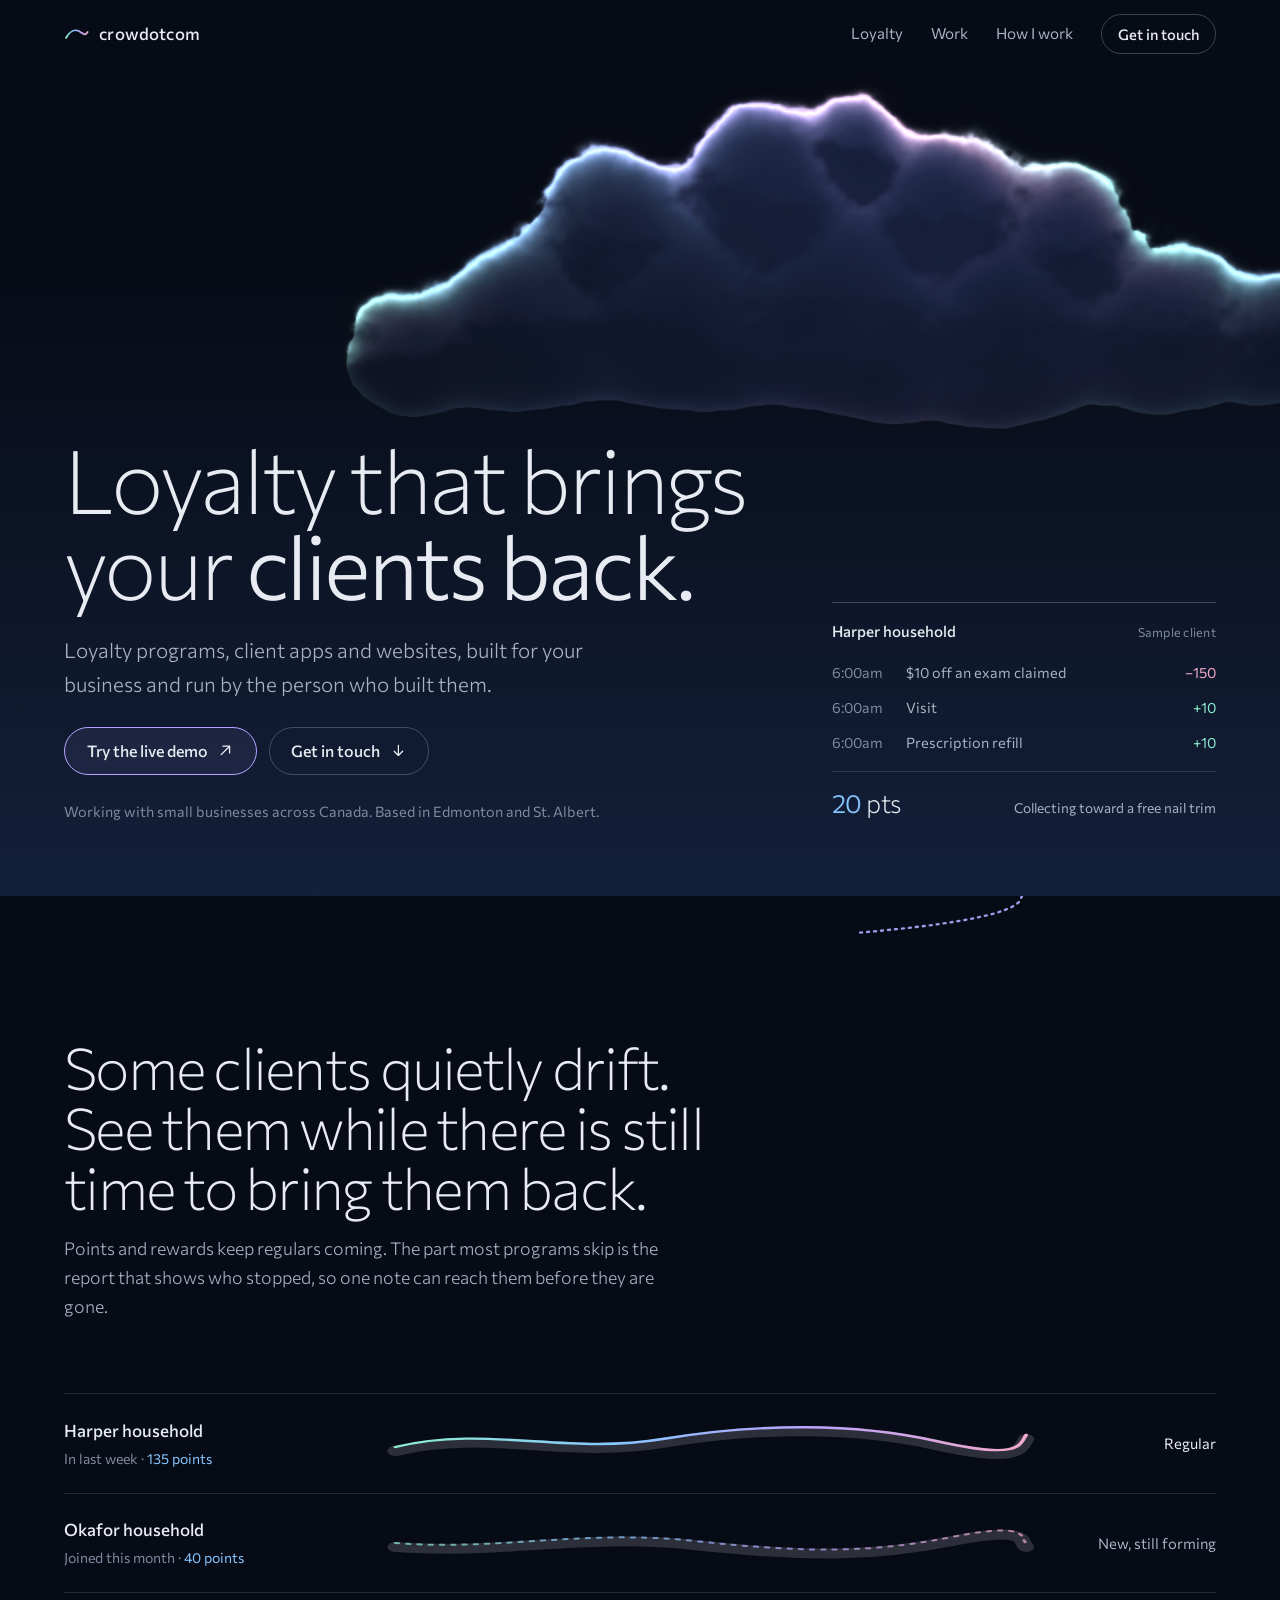
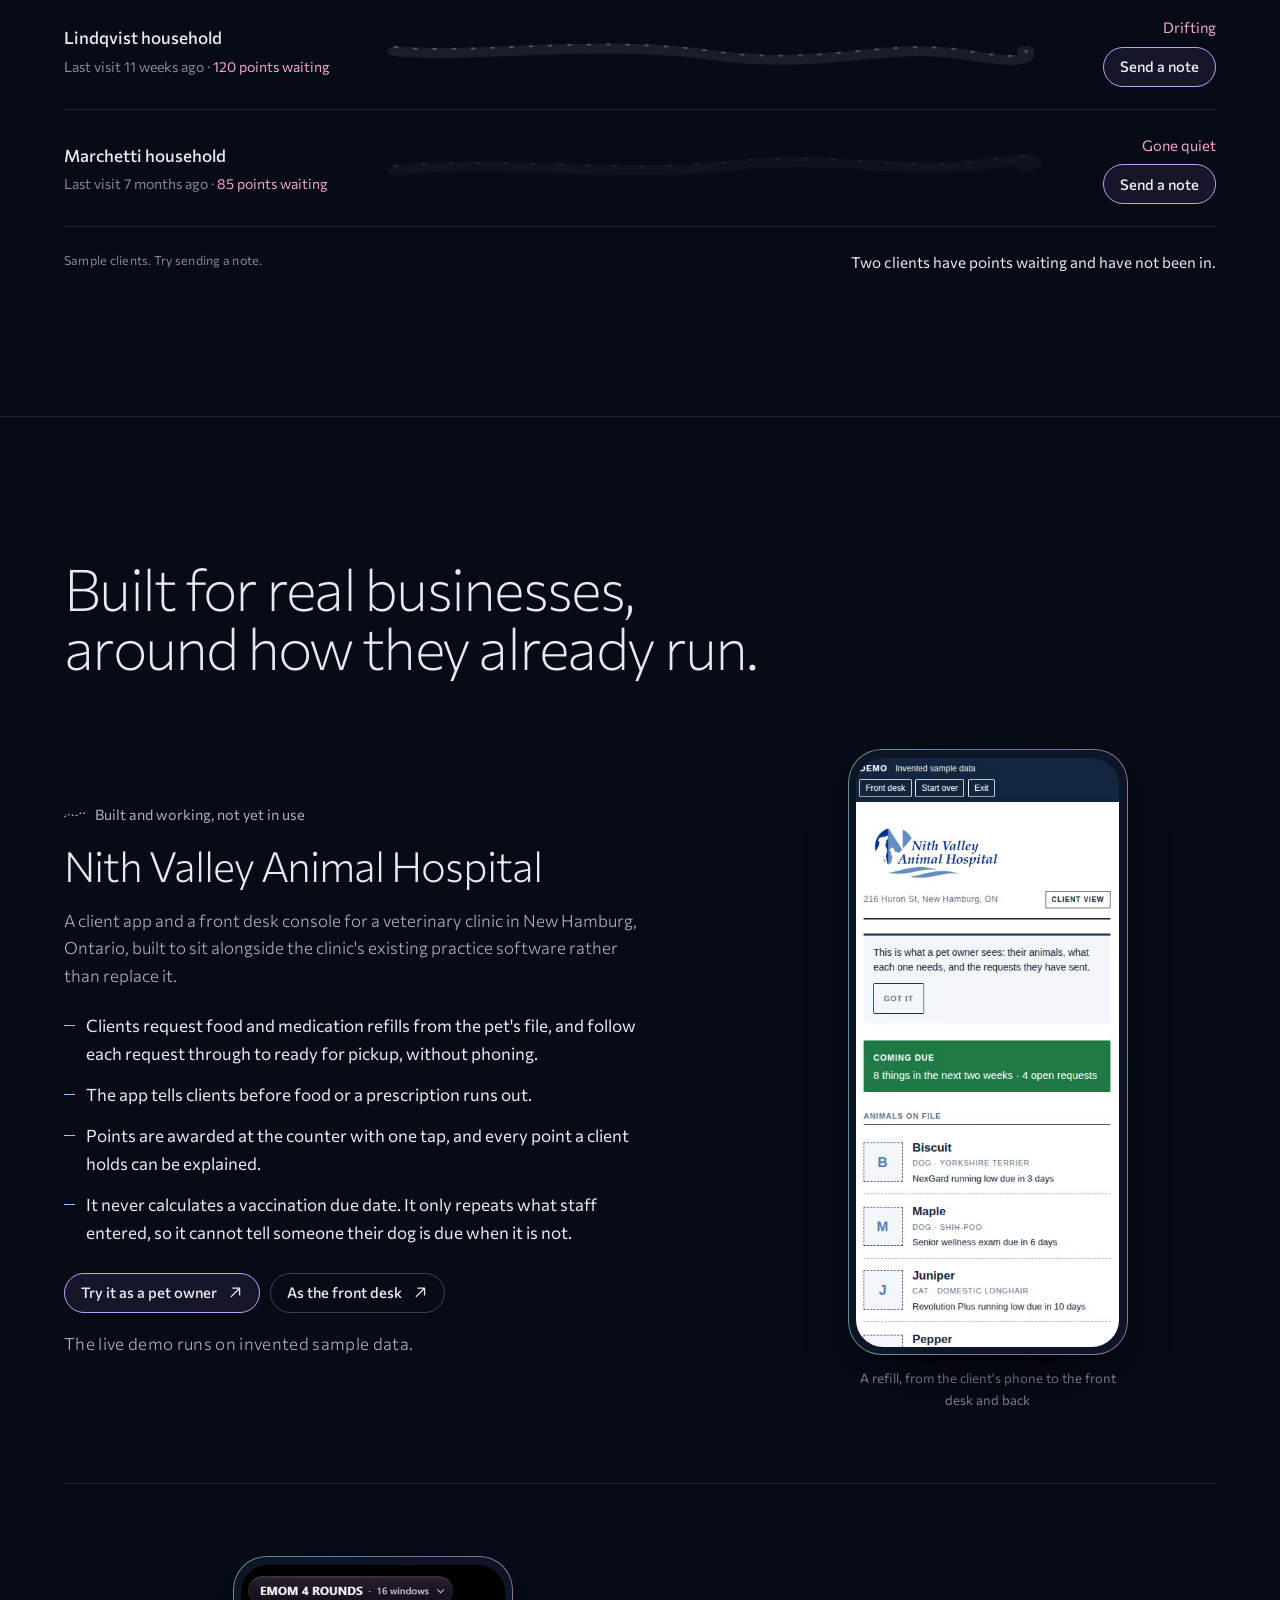
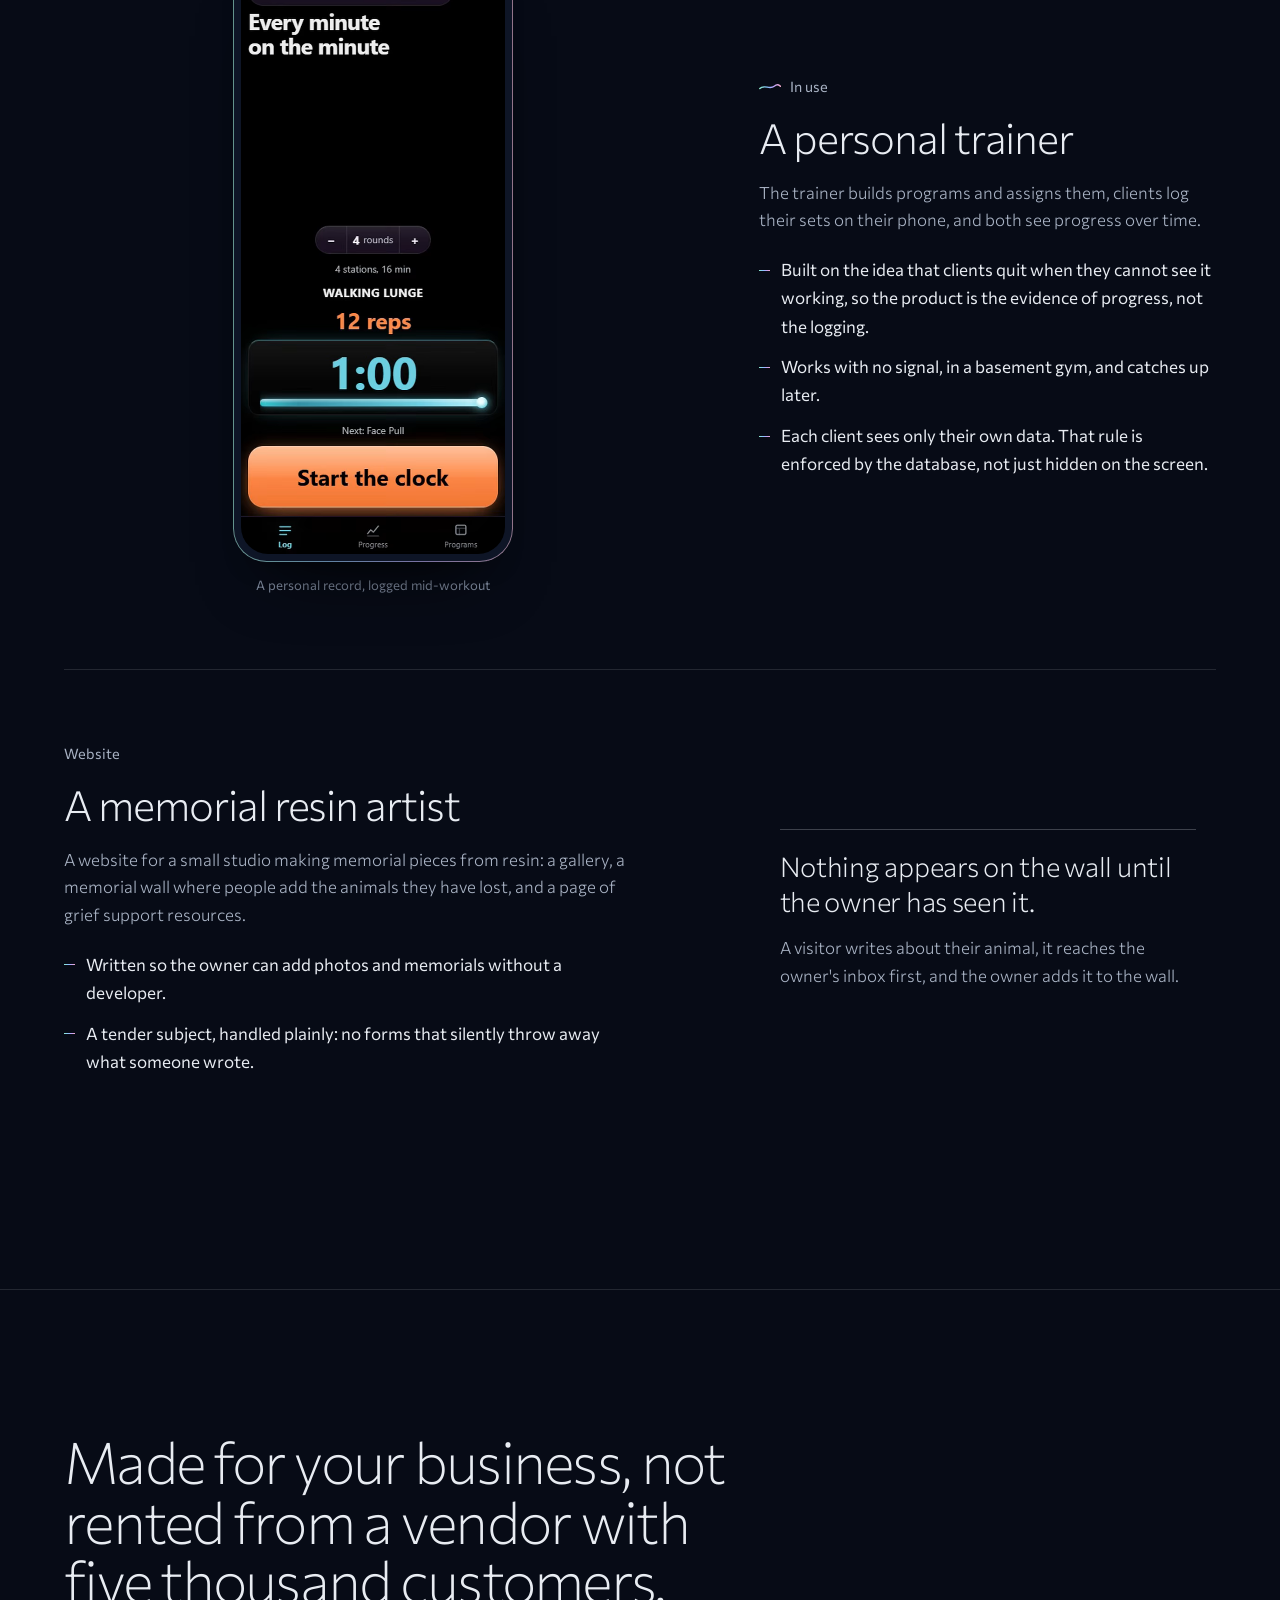
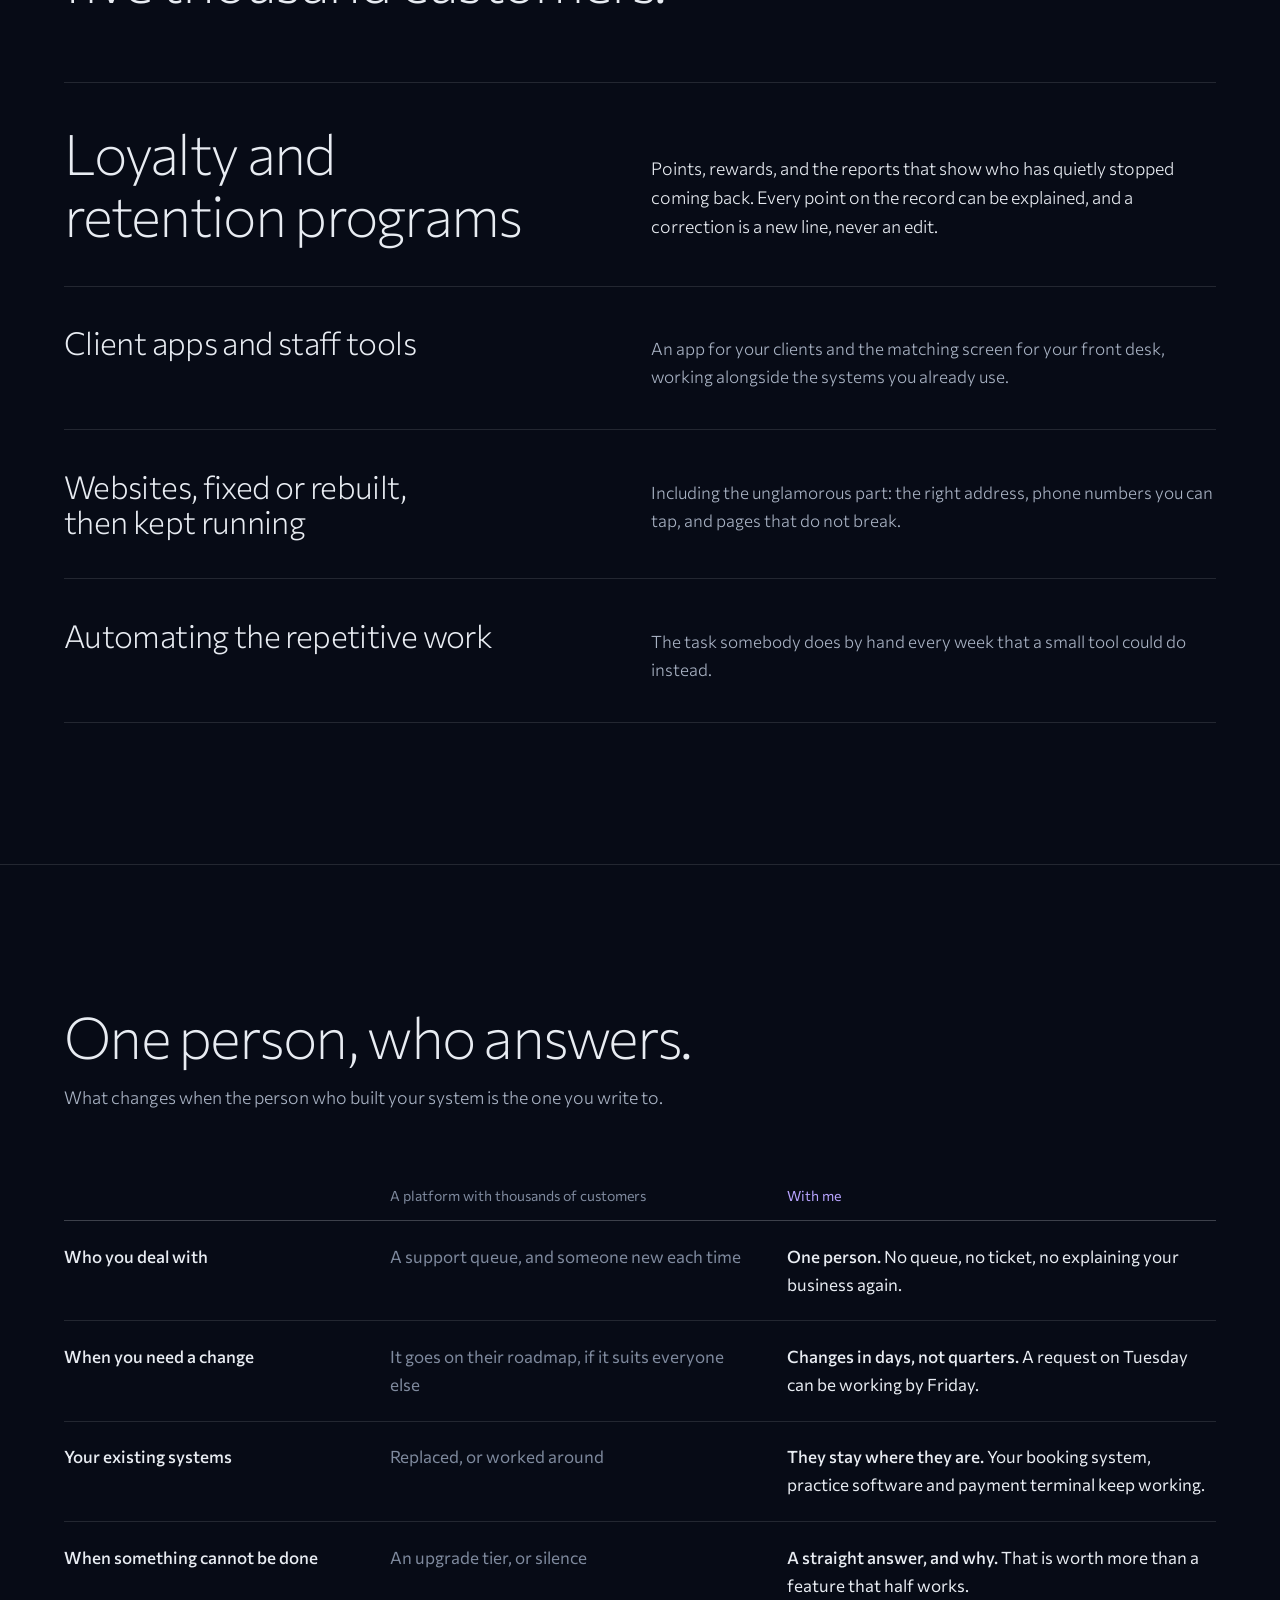
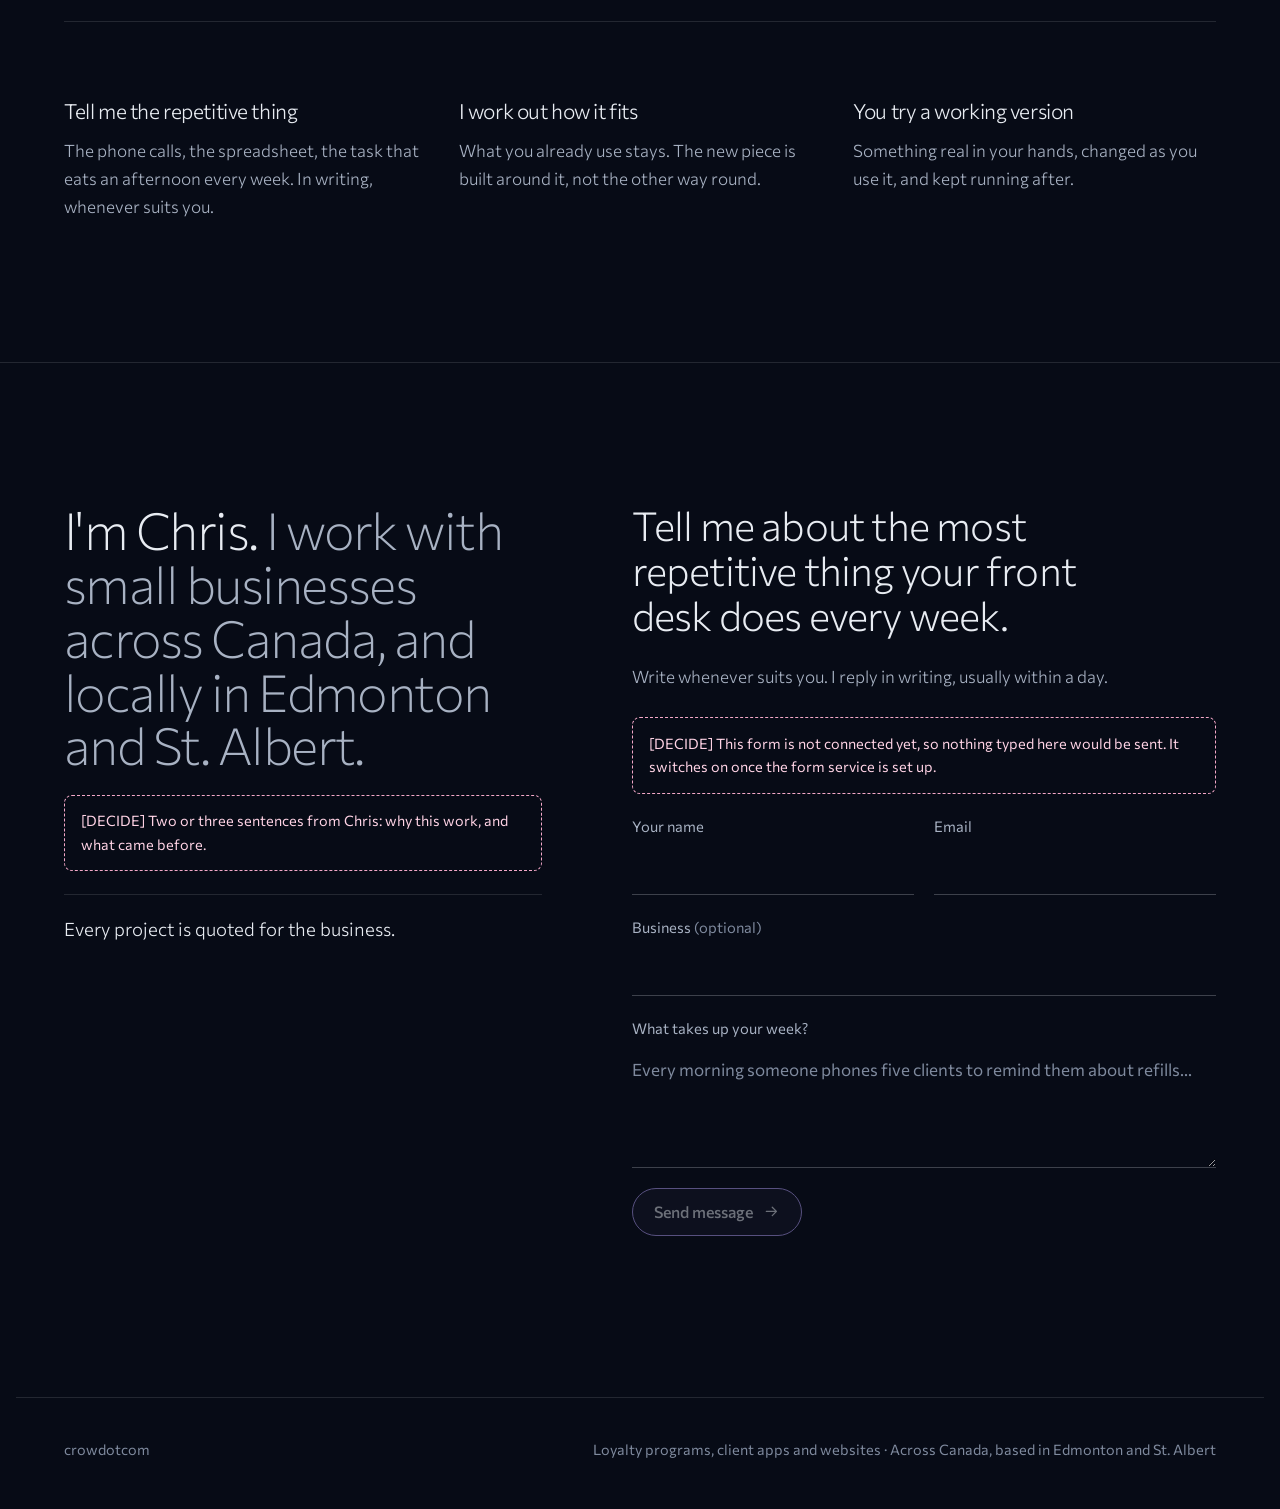
==== commit 3e45dda3: "Stop the sample points panel spending points the client does not have It claimed a nail trim on a fi" ====
--- a/index.html
+++ b/index.html
@@ -769,12 +769,18 @@
      time, on top of what is already visible. Example data only. */
   (function () {
     const log = document.getElementById("log"), total = document.getElementById("total"), next = document.getElementById("next");
-    const events = [["Bag of food", 15], ["Visit", 10], ["Nail trim claimed", -100], ["Prescription refill", 10]];
+    // Earning cycles through ordinary visits, and a reward is only ever claimed once the balance
+    // covers it: it used to claim a nail trim on a fixed beat whether or not the points were
+    // there, so a panel left open ran the total into the negatives and kept going.
+    const earns = [["Bag of food", 15], ["Visit", 10], ["Prescription refill", 10], ["Annual exam", 25], ["Visit", 10]];
+    const REWARD = ["$10 off an exam claimed", 150];
     let points = 135, i = 0;
     const stamp = () => new Date().toLocaleTimeString([], { hour: "numeric", minute: "2-digit" }).replace(/\s?([AP]M)$/i, (m, x) => x.toLowerCase());
     function add() {
-      const [what, pts] = events[i % events.length]; i++;
-      points += pts;
+      let what, pts;
+      if (points >= REWARD[1]) [what, pts] = [REWARD[0], -REWARD[1]];
+      else { [what, pts] = earns[i % earns.length]; i++; }
+      points = Math.max(0, points + pts);
       const li = document.createElement("li"); li.className = "fresh";
       li.innerHTML = '<span class="when"></span><span></span><span class="pts"></span>';
       li.children[0].textContent = stamp(); li.children[1].textContent = what; li.children[2].textContent = (pts > 0 ? "+" : "−") + Math.abs(pts); if (pts < 0) li.children[2].classList.add("spent");
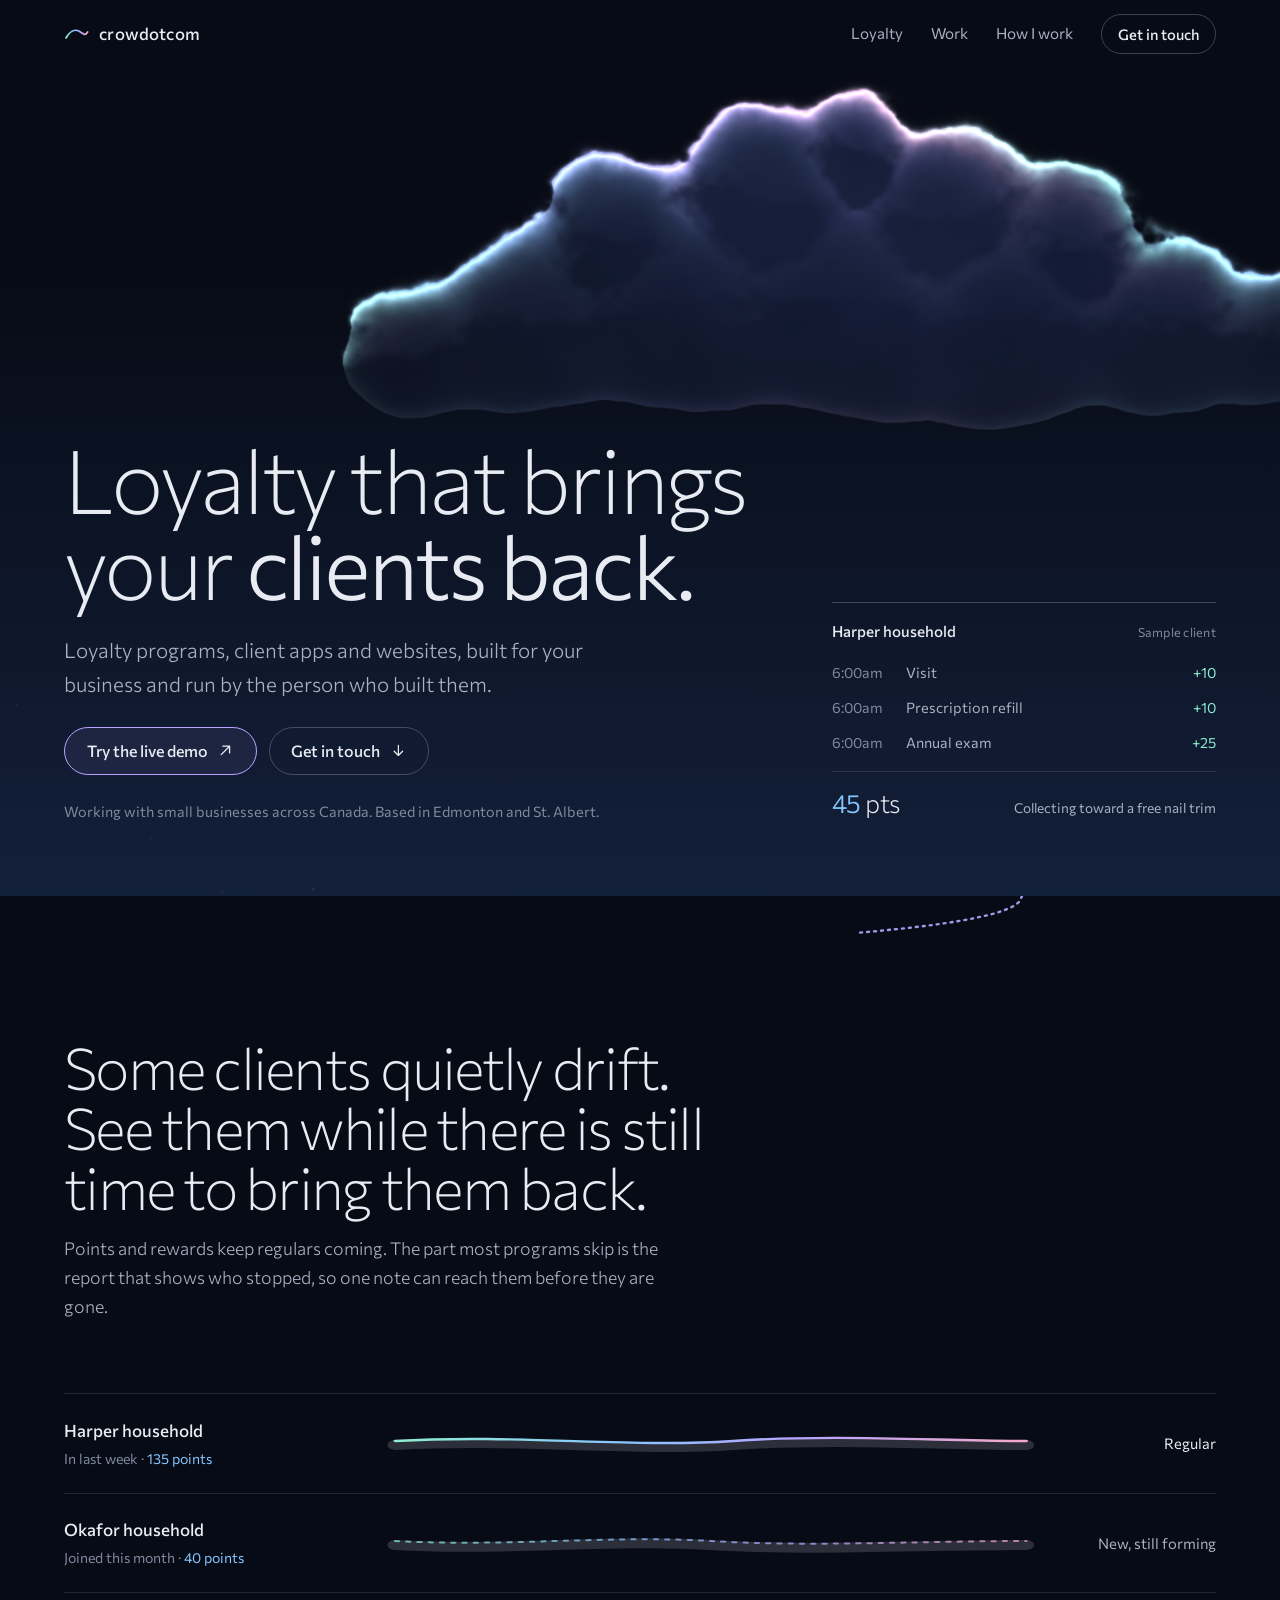
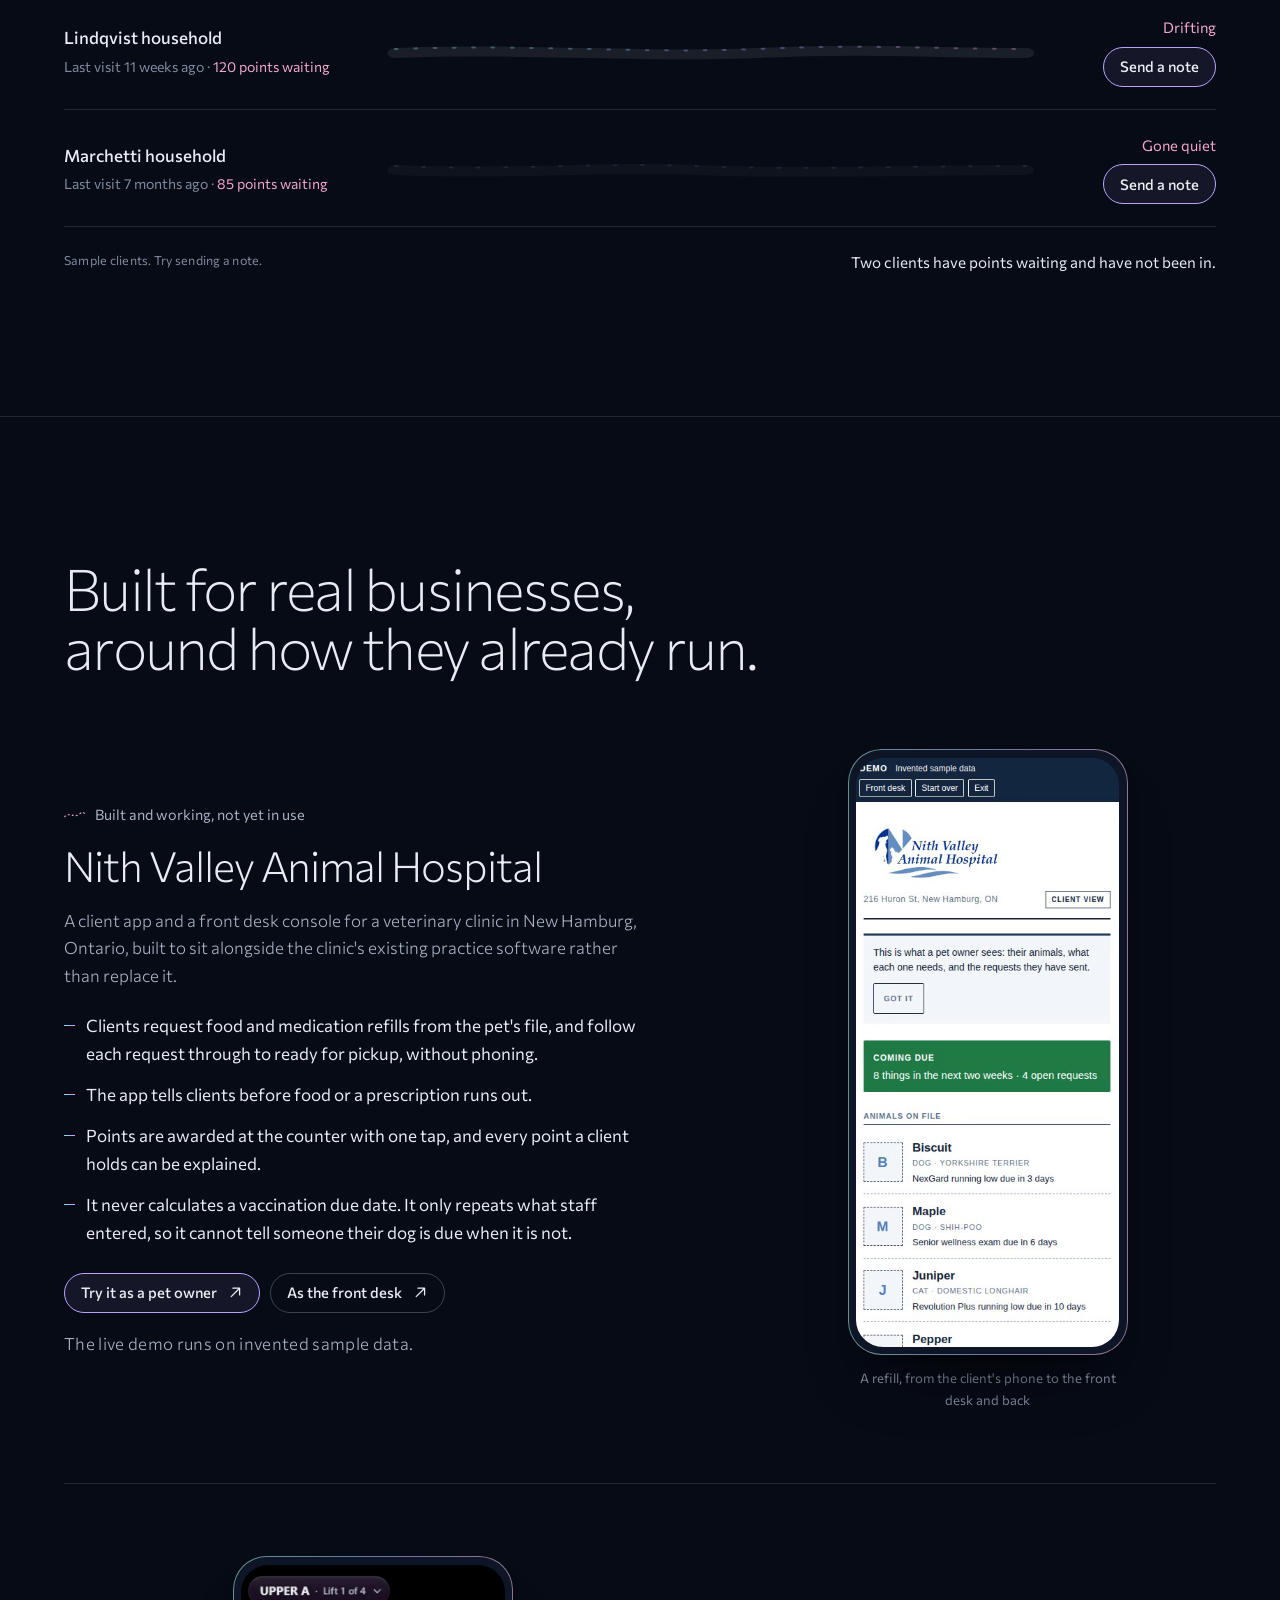
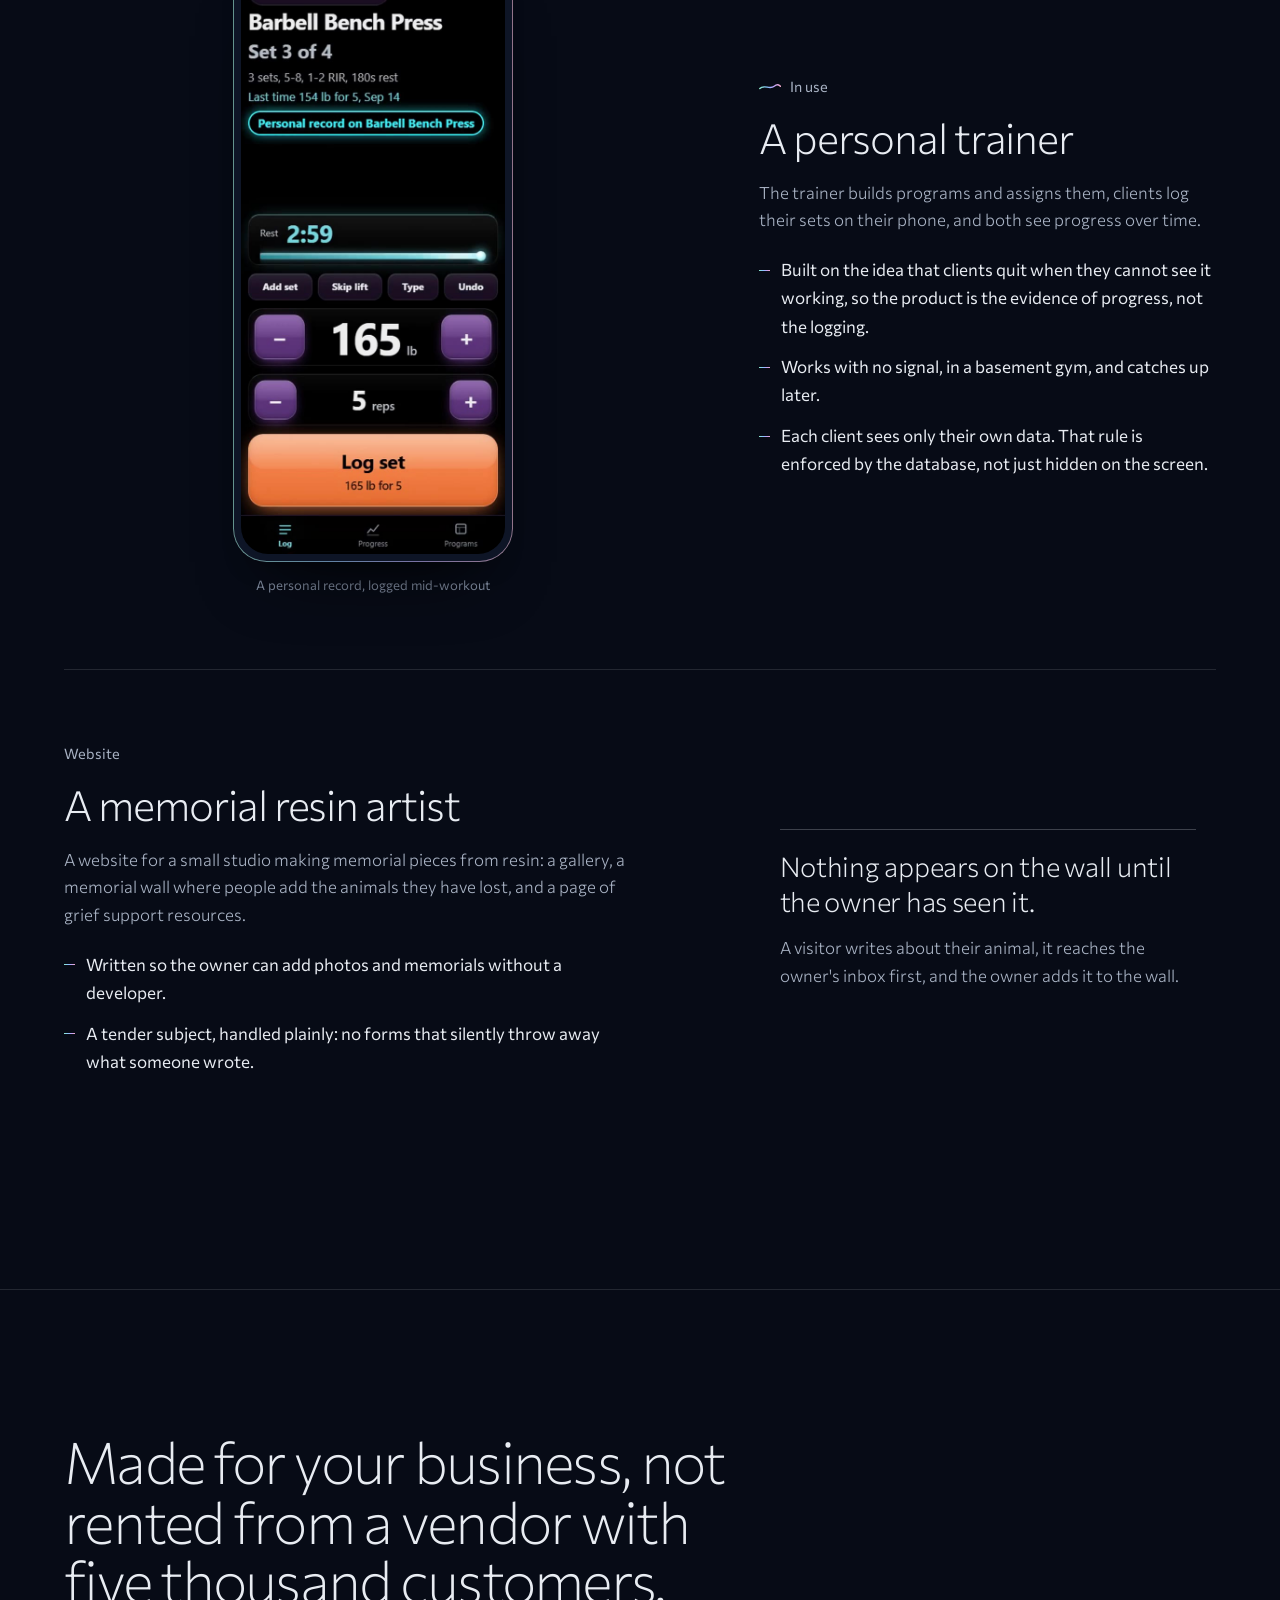
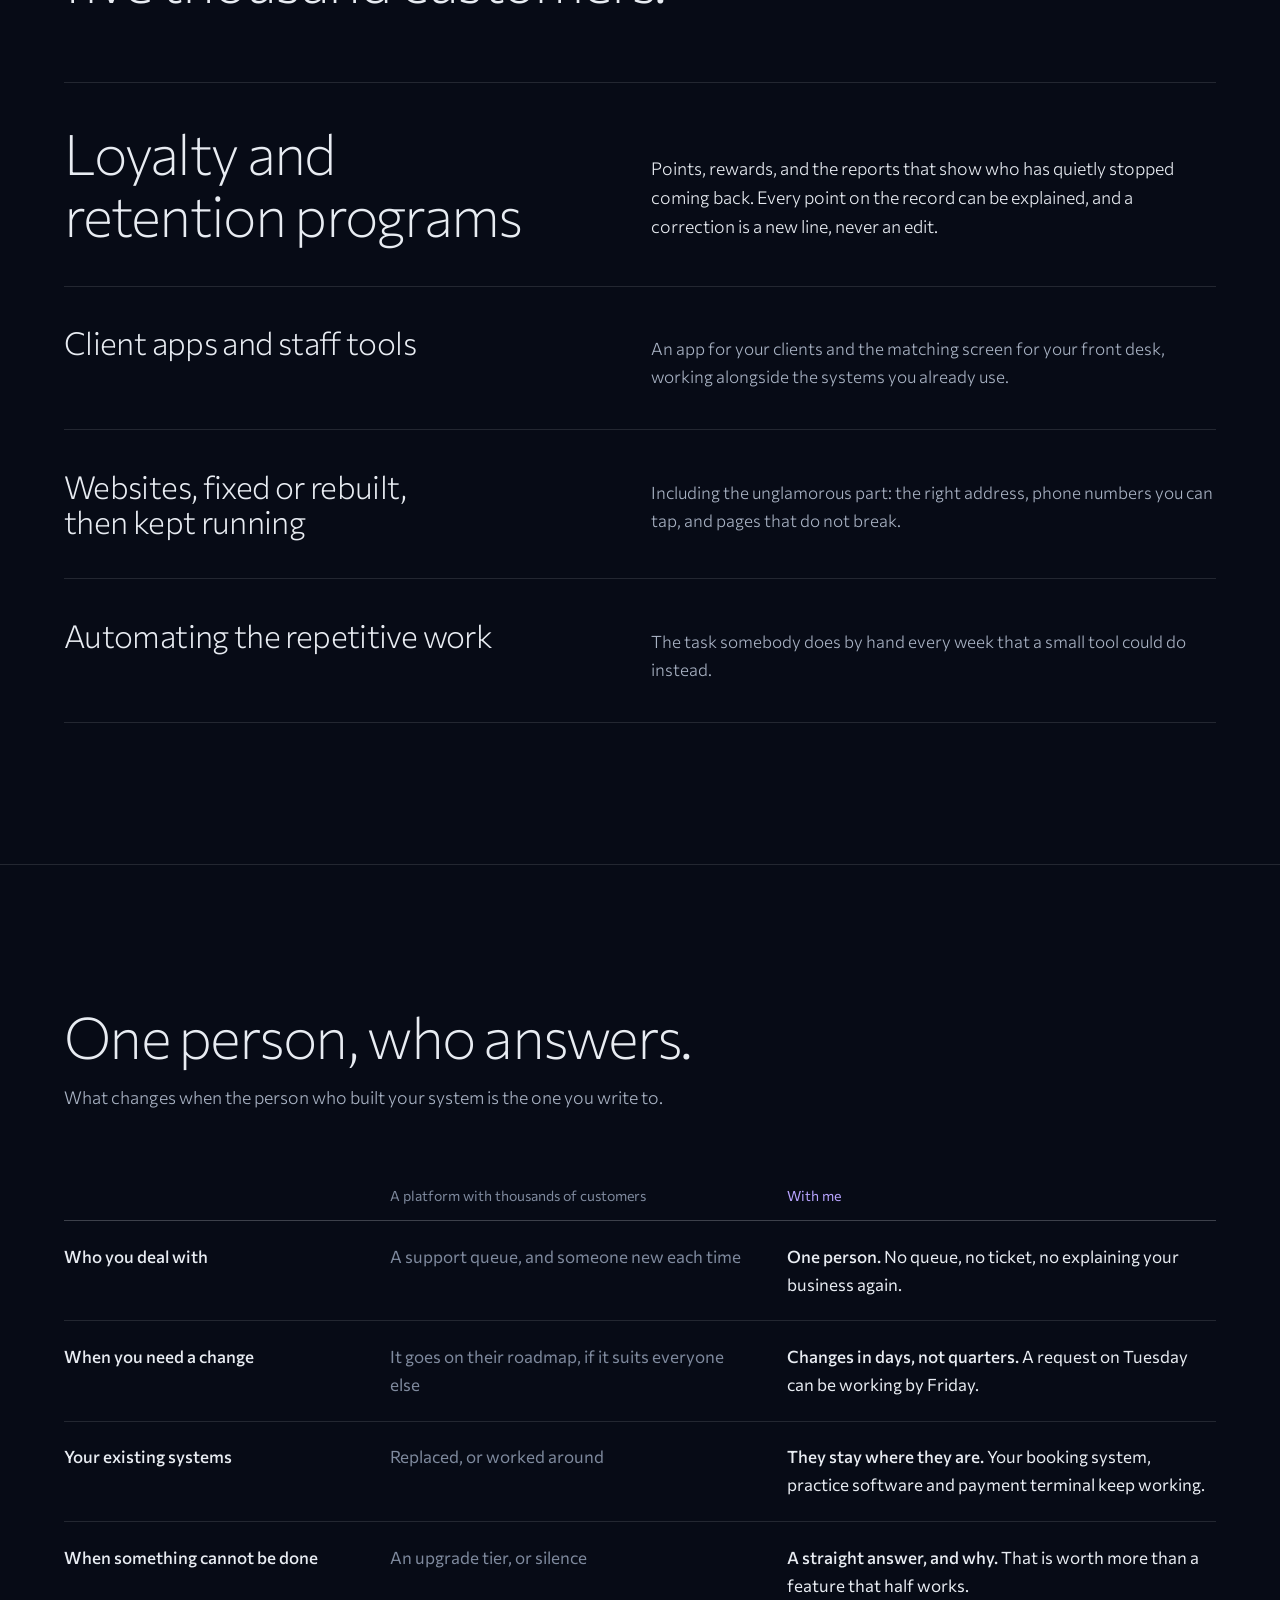
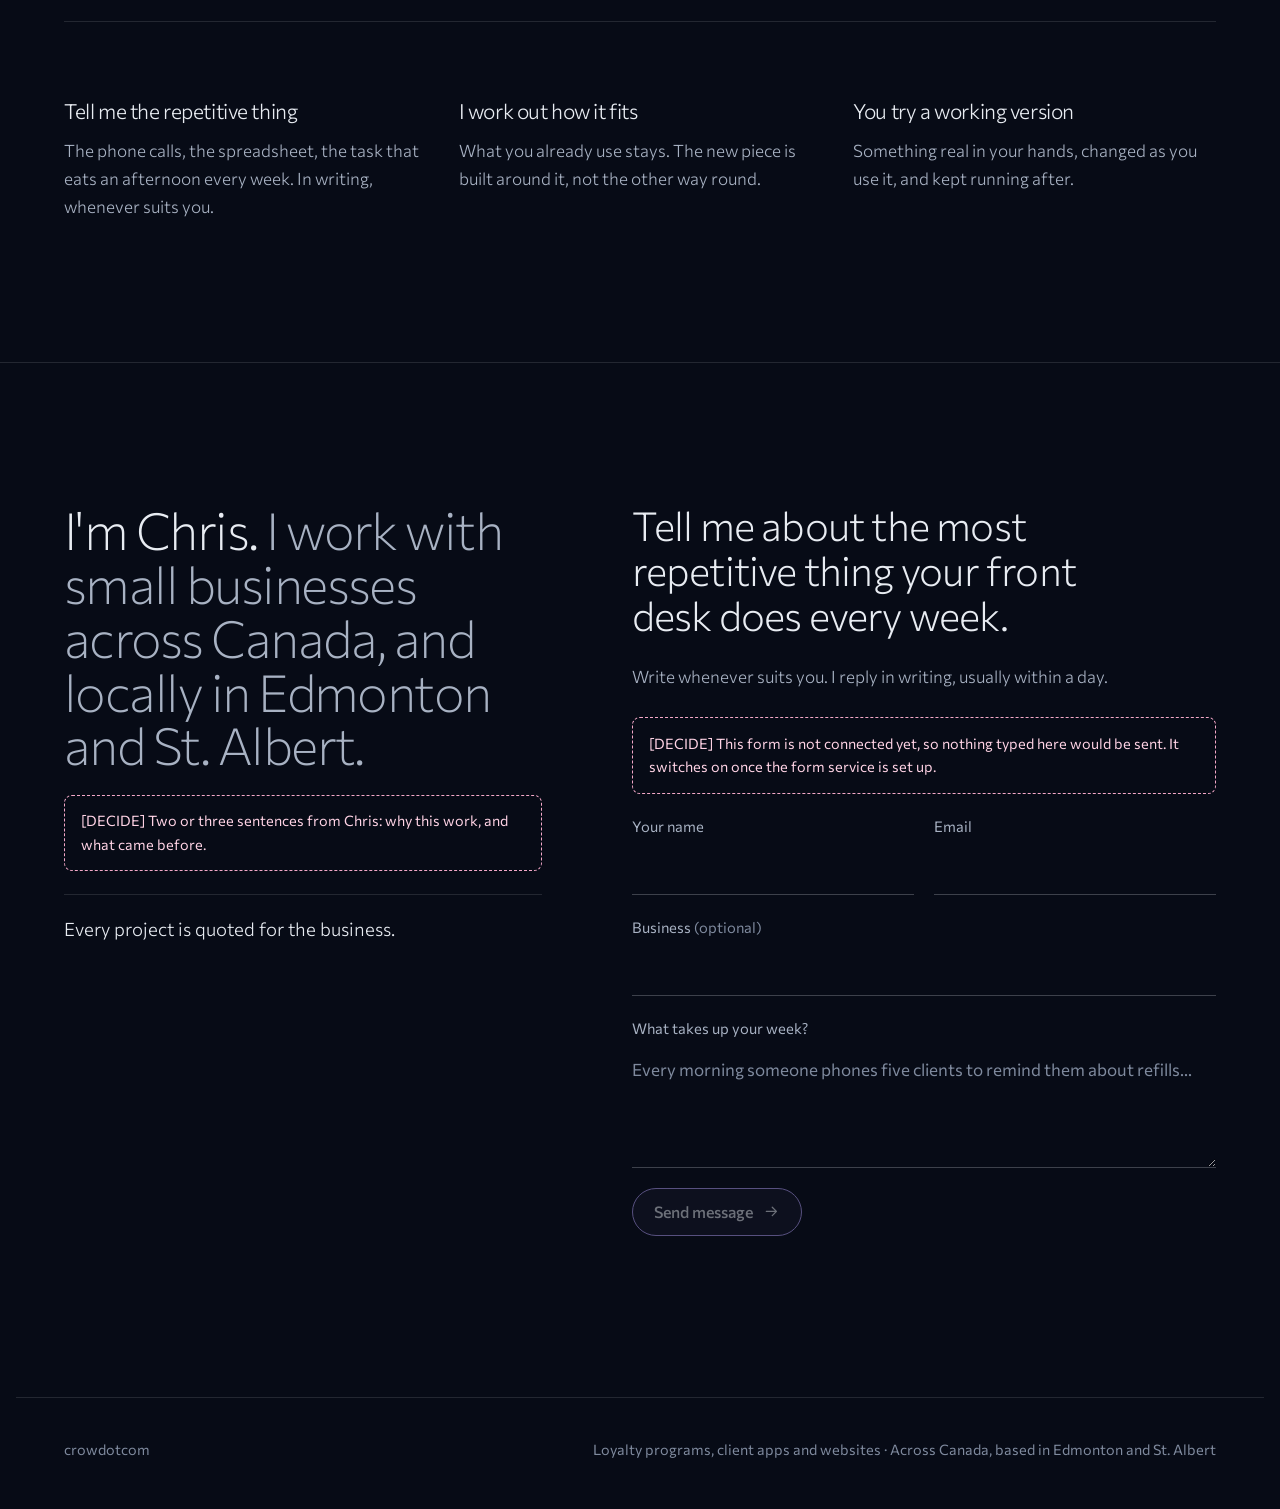
==== commit 2f1b3ff2: "Level the client edges so none of them reads as a trend Each edge started and ended at a different h" ====
--- a/index.html
+++ b/index.html
@@ -414,22 +414,22 @@
       <ul class="clients" id="clients">
         <li class="client" data-state="vivid">
           <div class="client-name"><b>Harper household</b><span>In last week · <span class="n-held">135 points</span></span></div>
-          <svg class="edge" viewBox="0 0 400 44" preserveAspectRatio="none" aria-hidden="true"><path class="body" d="M4 30 C60 8 110 38 170 22 S290 6 340 24 S392 30 396 18"/><path class="fringe" stroke="url(#spectrum)" d="M4 26 C60 4 110 34 170 18 S290 2 340 20 S392 26 396 14"/></svg>
+          <svg class="edge" viewBox="0 0 400 44" preserveAspectRatio="none" aria-hidden="true"><path class="body" d="M4 24 C80 17 150 31 214 24 S340 24 396 24"/><path class="fringe" stroke="url(#spectrum)" d="M4 20 C80 13 150 27 214 20 S340 20 396 20"/></svg>
           <div class="client-state"><span class="word">Regular</span></div>
         </li>
         <li class="client" data-state="forming">
           <div class="client-name"><b>Okafor household</b><span>Joined this month · <span class="n-held">40 points</span></span></div>
-          <svg class="edge" viewBox="0 0 400 44" preserveAspectRatio="none" aria-hidden="true"><path class="body" d="M4 26 C70 34 120 12 190 24 S300 36 350 20 S392 22 396 26"/><path class="fringe" stroke="url(#spectrum)" d="M4 22 C70 30 120 8 190 20 S300 32 350 16 S392 18 396 22"/></svg>
+          <svg class="edge" viewBox="0 0 400 44" preserveAspectRatio="none" aria-hidden="true"><path class="body" d="M4 24 C70 30 140 18 200 24 S330 24 396 24"/><path class="fringe" stroke="url(#spectrum)" d="M4 20 C70 26 140 14 200 20 S330 20 396 20"/></svg>
           <div class="client-state"><span class="word">New, still forming</span></div>
         </li>
         <li class="client" data-state="dispersing">
           <div class="client-name"><b>Lindqvist household</b><span>Last visit 11 weeks ago · <span class="n-wait">120 points waiting</span></span></div>
-          <svg class="edge" viewBox="0 0 400 44" preserveAspectRatio="none" aria-hidden="true"><path class="body" d="M4 22 C50 30 130 10 200 26 S310 12 360 26 S392 20 396 22"/><path class="fringe" stroke="url(#spectrum)" d="M4 18 C50 26 130 6 200 22 S310 8 360 22 S392 16 396 18"/></svg>
+          <svg class="edge" viewBox="0 0 400 44" preserveAspectRatio="none" aria-hidden="true"><path class="body" d="M4 24 C90 19 160 29 228 24 S344 24 396 24"/><path class="fringe" stroke="url(#spectrum)" d="M4 20 C90 15 160 25 228 20 S344 20 396 20"/></svg>
           <div class="client-state"><span class="word">Drifting</span><button class="act small primary" type="button" data-bring-back>Send a note</button></div>
         </li>
         <li class="client" data-state="absent">
           <div class="client-name"><b>Marchetti household</b><span>Last visit 7 months ago · <span class="n-wait">85 points waiting</span></span></div>
-          <svg class="edge" viewBox="0 0 400 44" preserveAspectRatio="none" aria-hidden="true"><path class="body" d="M4 24 C80 14 140 32 210 20 S320 30 370 18 S392 24 396 20"/><path class="fringe" stroke="url(#spectrum)" d="M4 20 C80 10 140 28 210 16 S320 26 370 14 S392 20 396 16"/></svg>
+          <svg class="edge" viewBox="0 0 400 44" preserveAspectRatio="none" aria-hidden="true"><path class="body" d="M4 24 C75 29 135 20 190 24 S326 24 396 24"/><path class="fringe" stroke="url(#spectrum)" d="M4 20 C75 25 135 16 190 20 S326 20 396 20"/></svg>
           <div class="client-state"><span class="word">Gone quiet</span><button class="act small primary" type="button" data-bring-back>Send a note</button></div>
         </li>
       </ul>
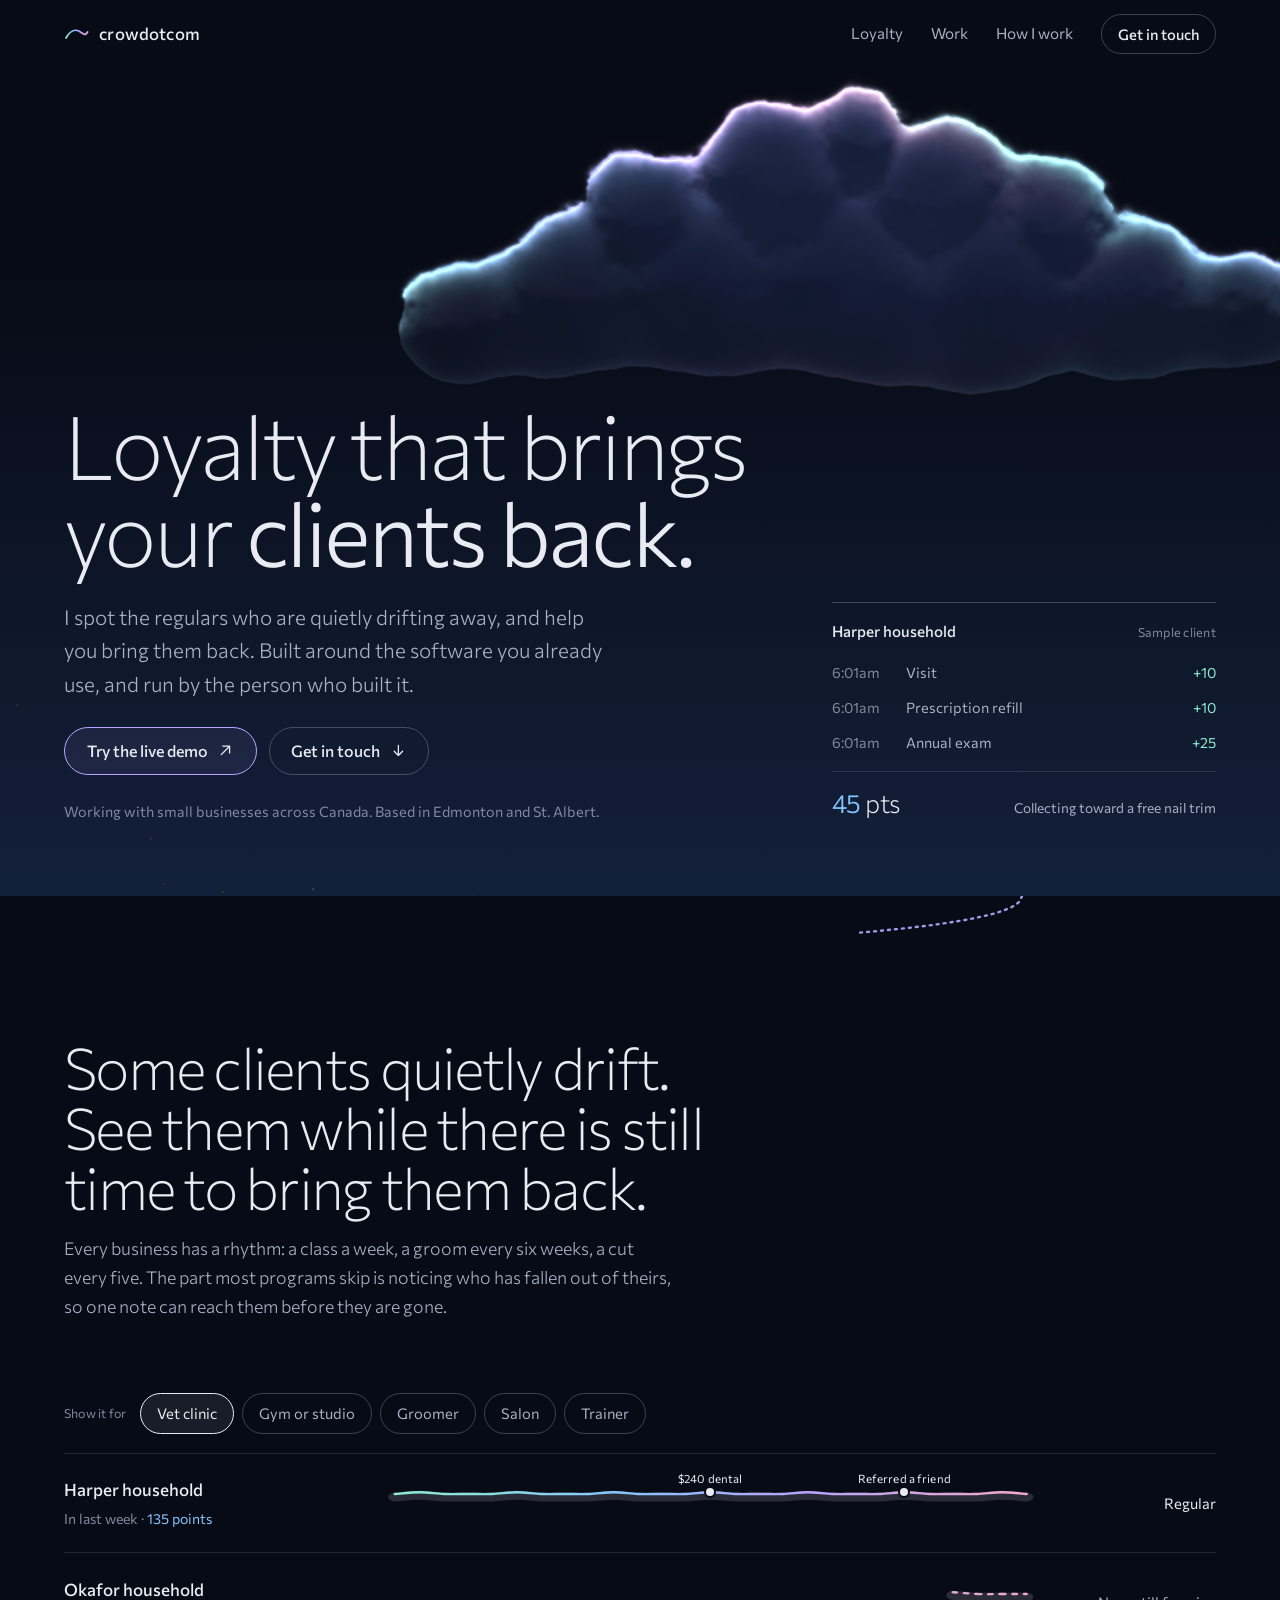
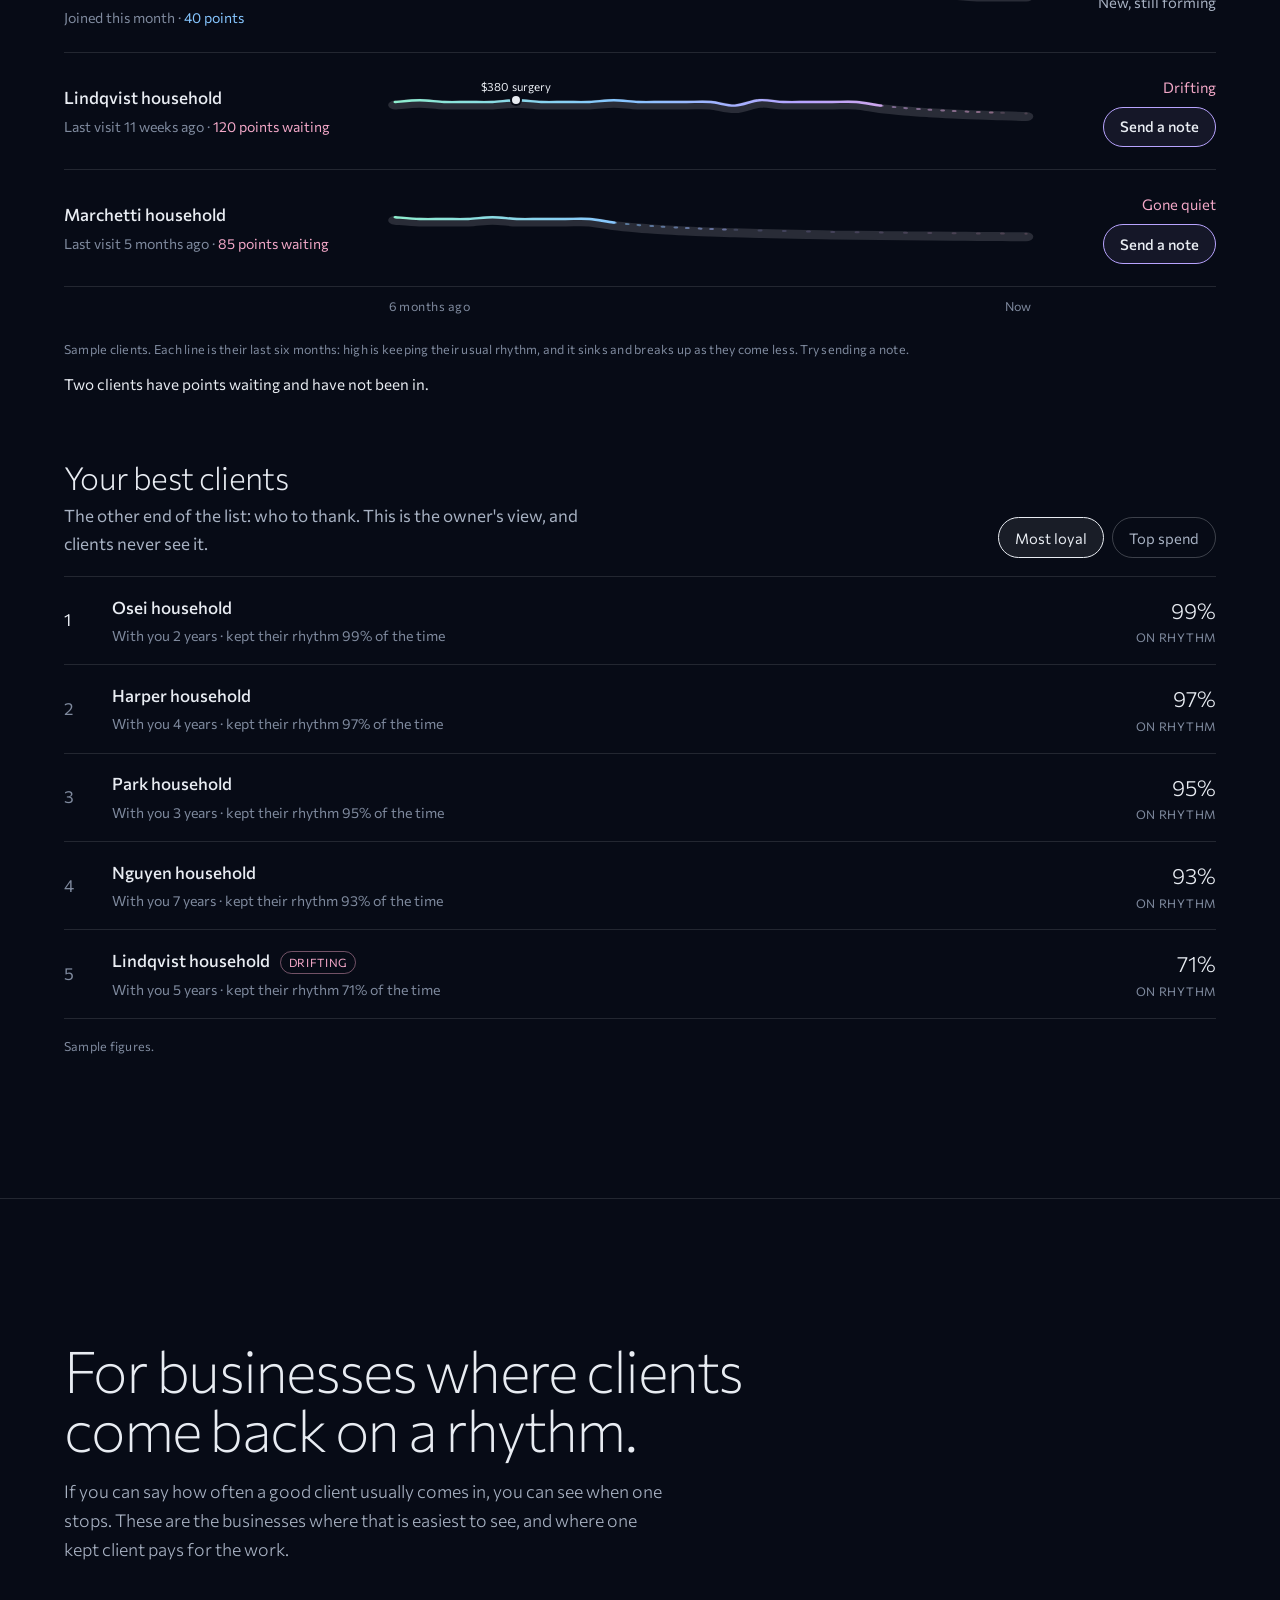
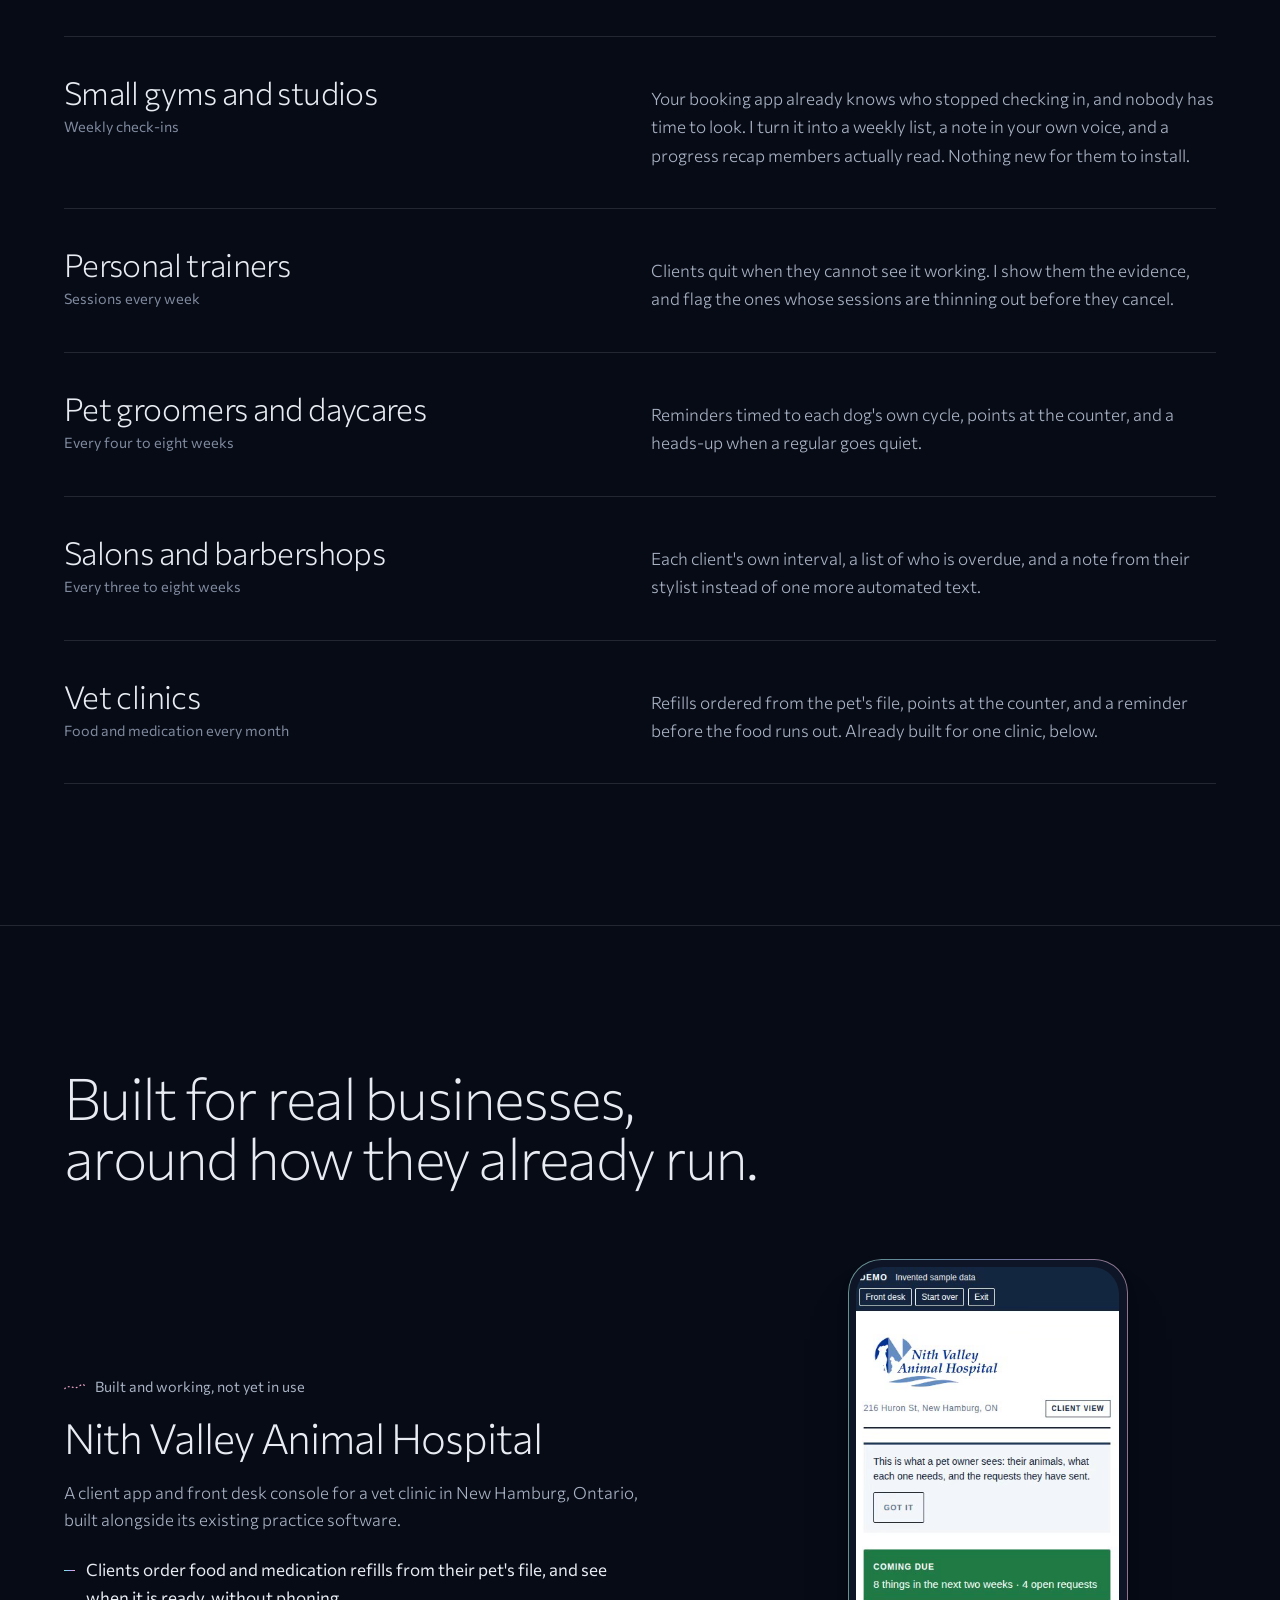
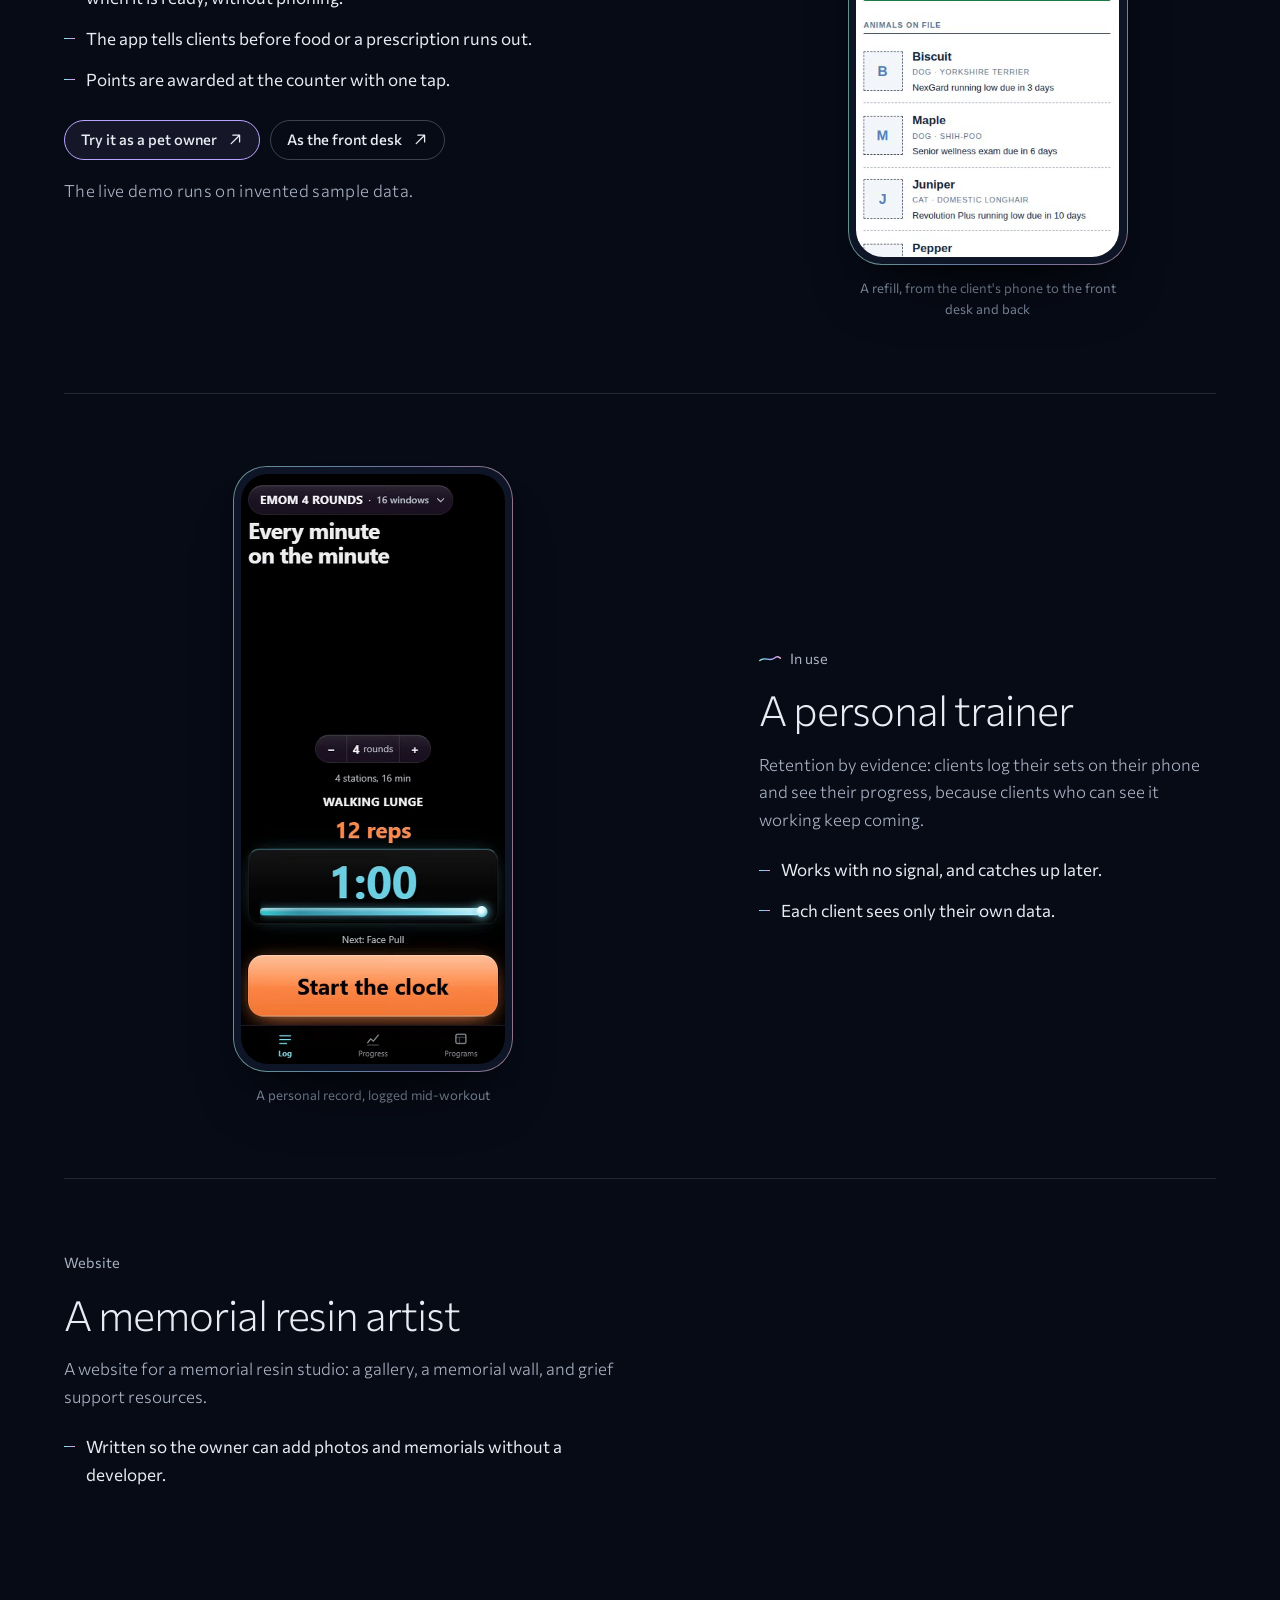
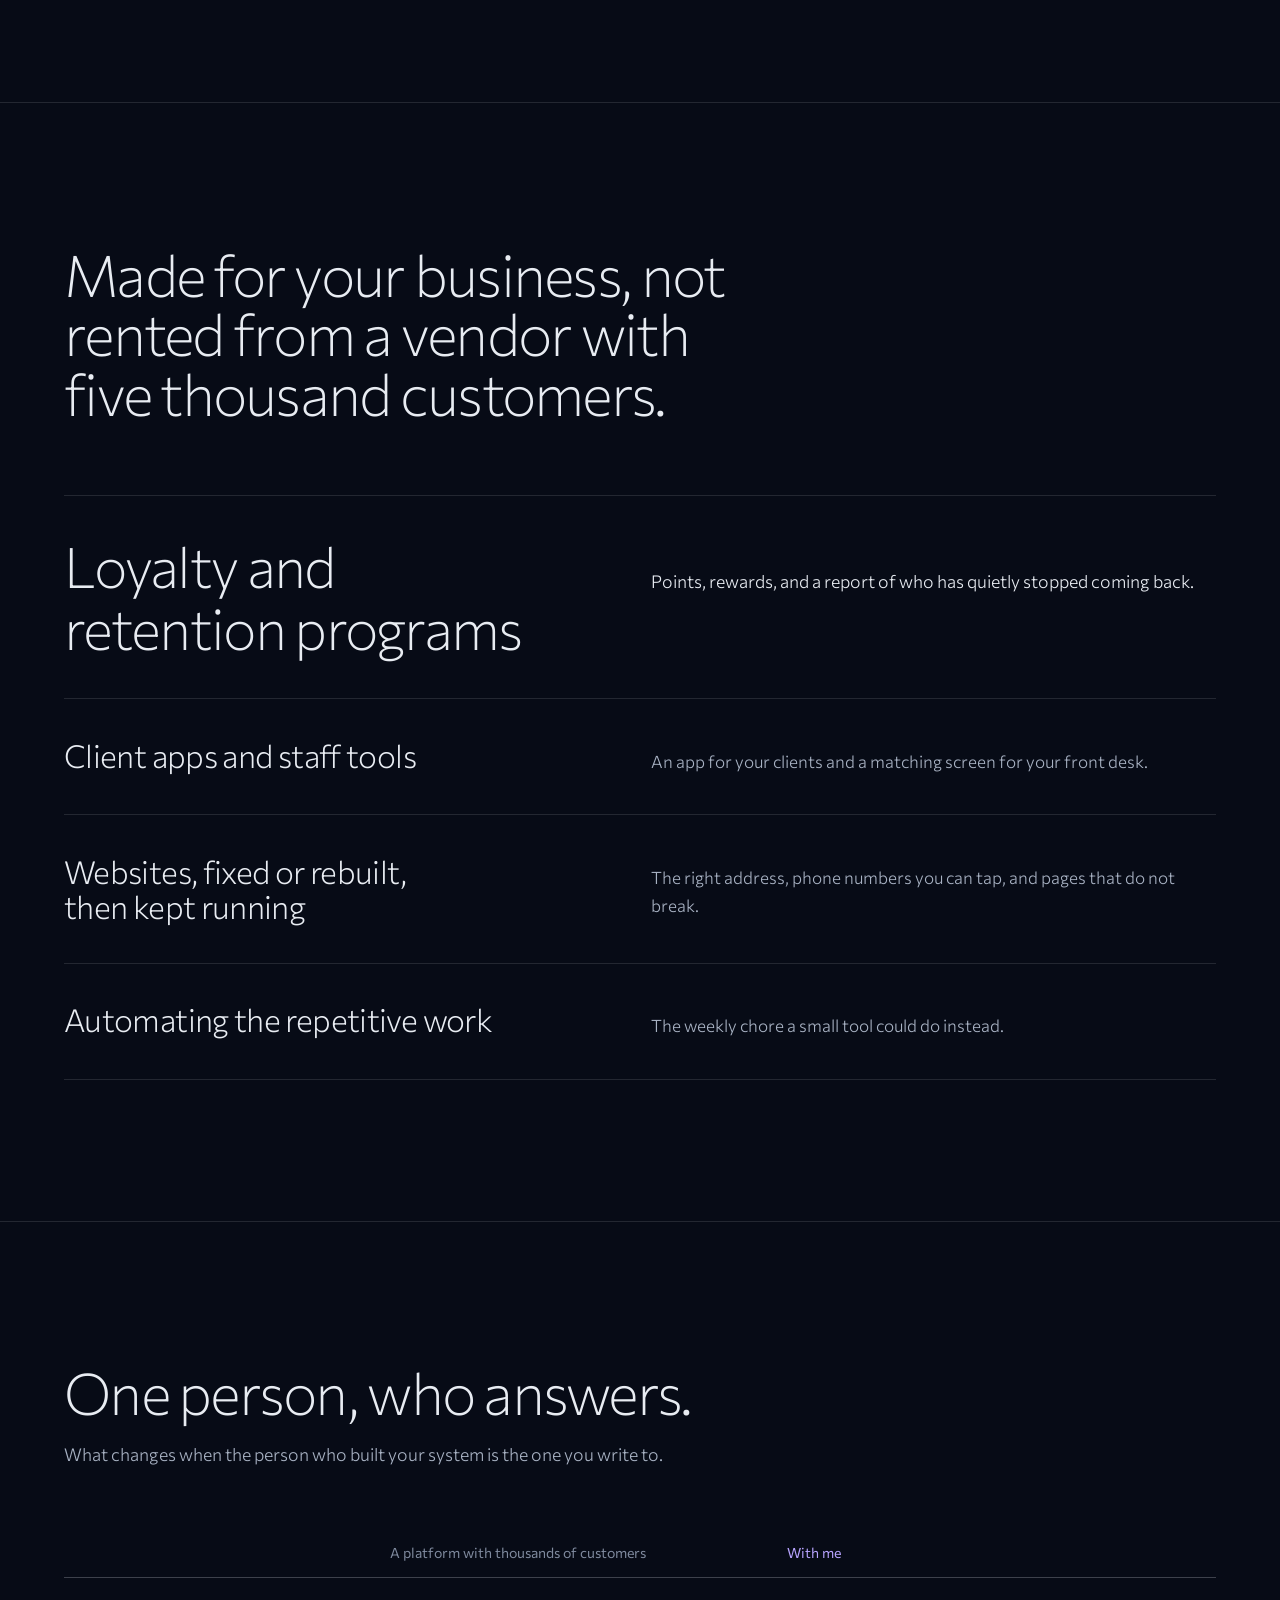
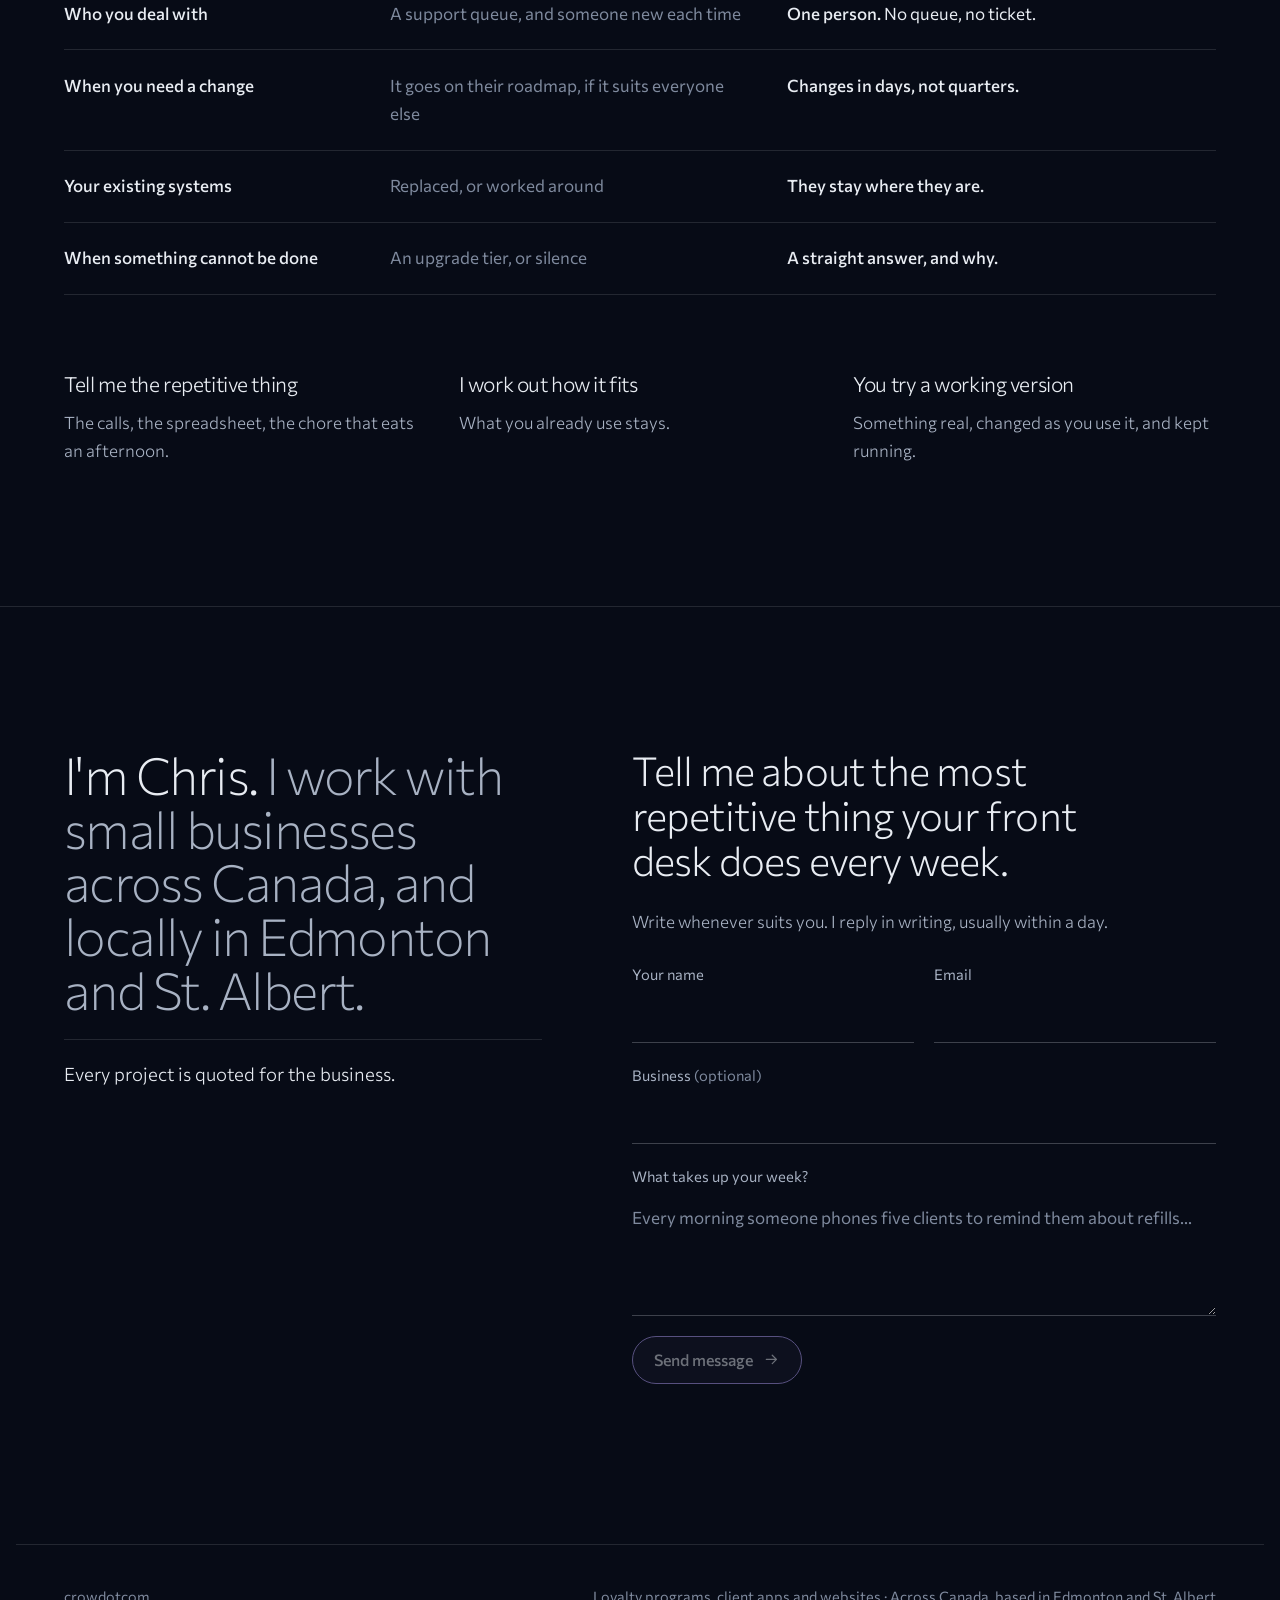
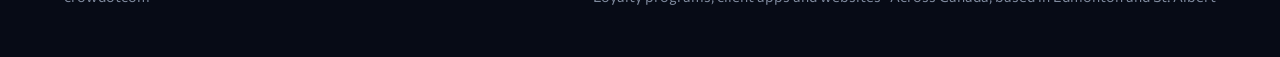
==== commit 37674a8c: "Lead the homepage with loyalty and trim it for sending The drift demo now works in five businesses a" ====
--- a/index.html
+++ b/index.html
@@ -191,7 +191,6 @@
   .client[data-state="absent"] .fringe { opacity: .1; stroke-dasharray: 1 16; }
   .client[data-state="absent"] .body { opacity: .2; }
   @keyframes form { to { stroke-dashoffset: -28; } }
-
   /* The thread: one client edge drawn the length of the page. It runs down the gutter beside
      each section and swings out across the gap before the next heading, drawing itself as the
      page scrolls so its head stays a little ahead of the reader, still forming. It sits under
@@ -204,11 +203,48 @@
   .thread .fringe { stroke-width: 2.4; }
   .thread .forming { stroke-width: 2.4; opacity: .9; stroke-dasharray: 2 5; animation: form 2.4s linear infinite; }
   @media (prefers-reduced-motion: reduce) { .thread .forming { display: none; } }
+  .edge .t-body { stroke: rgba(232, 236, 242, .15); stroke-width: 9; }
+  .edge .t-on { stroke-width: 2.4; }
+  .edge .t-thin { stroke-width: 2; opacity: .5; stroke-dasharray: 1 7; }
+  .edge .t-faint { stroke-width: 2; opacity: .18; stroke-dasharray: 1 14; }
+  .client[data-state="forming"] .t-on { stroke-dasharray: 2 5; animation: form 2.4s linear infinite; }
+  @media (prefers-reduced-motion: reduce) { .client .t-on { animation: none !important; } }
+  .client.key { padding: .55rem 0 0; border-bottom: 0; }
+  .client.key .axis { display: flex; justify-content: space-between; font-size: .78rem; letter-spacing: .04em; color: var(--faint); }
+  @media (max-width: 44rem) { .client.key > span { display: none; } .client.key .axis { grid-column: 1 / -1; grid-row: 1; } }
+  .edge { position: relative; }
+  .edge-line { display: block; width: 100%; height: 100%; overflow: visible; }
+  .mark { position: absolute; width: 0; height: 0; }
+  .mark i { position: absolute; left: -4px; top: -4px; width: 8px; height: 8px; border-radius: 50%; background: var(--silver); box-shadow: 0 0 0 2px var(--night); }
+  .mark-label { position: absolute; left: 50%; bottom: 8px; transform: translateX(-50%); white-space: nowrap; font-size: .72rem; line-height: 1; color: var(--silver); letter-spacing: .01em; }
+  @media (max-width: 44rem) { .mark-label { font-size: .66rem; } }
+  .best { margin-top: clamp(2.5rem, 6vw, 4rem); display: grid; gap: 1.1rem; }
+  .best-head { display: flex; flex-wrap: wrap; justify-content: space-between; align-items: end; gap: 1rem 2rem; }
+  .best-head h3 { font-size: clamp(1.4rem, 1.1rem + 1.1vw, 2rem); font-weight: 250; line-height: 1.1; }
+  .best-head p { color: var(--mist); max-width: 34rem; margin-top: .4rem; }
+  .best-sorts { display: flex; gap: .5rem; }
+  .best-list { list-style: none; margin: 0; padding: 0; border-top: 1px solid var(--rule); }
+  .best-list li { display: grid; grid-template-columns: 2rem minmax(0, 1fr) auto; align-items: center; gap: 1rem; padding: 1rem 0; border-bottom: 1px solid var(--rule); }
+  .best-rank { color: var(--faint); font-variant-numeric: tabular-nums; }
+  .best-list li:first-child .best-rank { color: var(--silver); }
+  .best-who { display: flex; flex-wrap: wrap; align-items: baseline; gap: .15rem .6rem; min-width: 0; }
+  .best-who b { font-weight: 500; }
+  .best-who em { font-style: normal; font-size: .72rem; letter-spacing: .06em; text-transform: uppercase; color: var(--rose); border: 1px solid rgba(243, 168, 200, .45); border-radius: 999px; padding: .05rem .5rem; }
+  .best-who > span { flex-basis: 100%; font-size: .88rem; color: var(--faint); }
+  .best-figure { display: grid; justify-items: end; text-align: right; }
+  .best-figure b { font-weight: 300; font-size: 1.35rem; font-variant-numeric: tabular-nums; }
+  .best-figure span { font-size: .75rem; letter-spacing: .06em; text-transform: uppercase; color: var(--faint); }
   .client-state { display: flex; flex-direction: column; align-items: flex-end; gap: .45rem; text-align: right; }
   @media (max-width: 44rem) { .client-state { grid-column: 2; grid-row: 1; } }
   .client-state .word { font-size: .92rem; color: var(--mist); }
   .client[data-state="vivid"] .word { color: var(--silver); }
   .client[data-state="dispersing"] .word, .client[data-state="absent"] .word { color: var(--rose); }
+  .kinds { display: flex; flex-wrap: wrap; align-items: center; gap: .5rem; margin-bottom: 1.2rem; }
+  .kinds .sample { margin-right: .3rem; }
+  .kind { min-height: 2.5rem; padding: .45rem 1rem; border-radius: 999px; border: 1px solid var(--rule-strong); background: transparent; color: var(--mist); font: inherit; font-size: .92rem; cursor: pointer; transition: border-color .2s, color .2s, background-color .2s; }
+  .kind:hover { border-color: var(--silver); color: var(--silver); }
+  .kind[aria-pressed="true"] { border-color: var(--silver); color: var(--silver); background: rgba(232, 236, 242, .08); }
+  .fits .offer h3 span { display: block; margin-top: .45rem; font-size: .9rem; font-weight: 400; letter-spacing: 0; color: var(--faint); }
   .drift-note { margin-top: 1.4rem; display: flex; justify-content: space-between; flex-wrap: wrap; gap: .75rem 2rem; color: var(--mist); font-size: .95rem; }
   .drift-note output { color: var(--silver); }
 
@@ -224,6 +260,7 @@
   }
   .project:first-of-type { border-top: 0; padding-top: 0; }
   .project.flip .project-media { order: -1; }
+  .project.solo { grid-template-columns: 1fr; }
   @media (max-width: 54rem) { .project { grid-template-columns: 1fr; } .project.flip .project-media { order: 0; } }
   .project-text { display: flex; flex-direction: column; gap: 1.1rem; }
   .project h3 { font-size: clamp(1.7rem, 1.2rem + 1.8vw, 2.6rem); line-height: 1.08; font-weight: 250; letter-spacing: -.025em; }
@@ -339,11 +376,21 @@
       <stop offset=".65" stop-color="#b8a4ff"/>
       <stop offset="1" stop-color="#f3a8c8"/>
     </linearGradient>
+    <!-- The timeline lines take the spectrum across the whole six months rather than across their
+         own drawn extent: a flat line has no height to spread a gradient over and would vanish,
+         and pinned to the timeline the colour itself reads as time, mint long ago, rose now. -->
+    <linearGradient id="spectrum-line" gradientUnits="userSpaceOnUse" x1="4" x2="396" y1="0" y2="0">
+      <stop offset="0" stop-color="#8eeecf"/>
+      <stop offset=".35" stop-color="#86c6ff"/>
+      <stop offset=".65" stop-color="#b8a4ff"/>
+      <stop offset="1" stop-color="#f3a8c8"/>
+    </linearGradient>
     <symbol id="i-arrow" viewBox="0 0 20 20"><path d="M4 10h11M11 5l5 5-5 5" fill="none" stroke="currentColor" stroke-width="1.5" stroke-linecap="round" stroke-linejoin="round"/></symbol>
     <symbol id="i-out" viewBox="0 0 20 20"><path d="M7 5h8v8M15 5 5 15" fill="none" stroke="currentColor" stroke-width="1.5" stroke-linecap="round" stroke-linejoin="round"/></symbol>
     <symbol id="i-down" viewBox="0 0 20 20"><path d="M10 4v11M5 11l5 5 5-5" fill="none" stroke="currentColor" stroke-width="1.5" stroke-linecap="round" stroke-linejoin="round"/></symbol>
   </defs>
 </svg>
+
 
 <header class="top" id="top-bar">
   <div class="wrap">
@@ -384,7 +431,7 @@
     <div class="wrap">
       <div class="hero-copy">
         <h1 id="hero-title">Loyalty that brings your <em>clients back.</em></h1>
-        <p class="lede">Loyalty programs, client apps and websites, built for your business and run by the person who built them.</p>
+        <p class="lede">I spot the regulars who are quietly drifting away, and help you bring them back. Built around the software you already use, and run by the person who built it.</p>
         <div class="actions">
           <a class="act primary" href="https://crowdotwave.github.io/nith-valley-app/?demo=client" target="_blank" rel="noopener">Try the live demo <svg aria-hidden="true"><use href="#i-out"/></svg></a>
           <a class="act" href="#contact">Get in touch <svg aria-hidden="true"><use href="#i-down"/></svg></a>
@@ -408,32 +455,73 @@
     <div class="wrap">
       <div class="head">
         <h2 id="drift-title">Some clients quietly drift. See them while there is still time to bring them back.</h2>
-        <p>Points and rewards keep regulars coming. The part most programs skip is the report that shows who stopped, so one note can reach them before they are gone.</p>
+        <p>Every business has a rhythm: a class a week, a groom every six weeks, a cut every five. The part most programs skip is noticing who has fallen out of theirs, so one note can reach them before they are gone.</p>
+      </div>
+
+      <div class="kinds" role="group" aria-label="Show it for">
+        <span class="sample">Show it for</span>
+        <button type="button" class="kind" data-kind="vet" aria-pressed="true">Vet clinic</button>
+        <button type="button" class="kind" data-kind="gym" aria-pressed="false">Gym or studio</button>
+        <button type="button" class="kind" data-kind="groom" aria-pressed="false">Groomer</button>
+        <button type="button" class="kind" data-kind="salon" aria-pressed="false">Salon</button>
+        <button type="button" class="kind" data-kind="trainer" aria-pressed="false">Trainer</button>
       </div>
 
       <ul class="clients" id="clients">
         <li class="client" data-state="vivid">
           <div class="client-name"><b>Harper household</b><span>In last week · <span class="n-held">135 points</span></span></div>
-          <svg class="edge" viewBox="0 0 400 44" preserveAspectRatio="none" aria-hidden="true"><path class="body" d="M4 24 C80 17 150 31 214 24 S340 24 396 24"/><path class="fringe" stroke="url(#spectrum)" d="M4 20 C80 13 150 27 214 20 S340 20 396 20"/></svg>
+          <div class="edge"><svg class="edge-line" viewBox="0 0 400 44" preserveAspectRatio="none" aria-hidden="true"></svg></div>
           <div class="client-state"><span class="word">Regular</span></div>
         </li>
         <li class="client" data-state="forming">
           <div class="client-name"><b>Okafor household</b><span>Joined this month · <span class="n-held">40 points</span></span></div>
-          <svg class="edge" viewBox="0 0 400 44" preserveAspectRatio="none" aria-hidden="true"><path class="body" d="M4 24 C70 30 140 18 200 24 S330 24 396 24"/><path class="fringe" stroke="url(#spectrum)" d="M4 20 C70 26 140 14 200 20 S330 20 396 20"/></svg>
+          <div class="edge"><svg class="edge-line" viewBox="0 0 400 44" preserveAspectRatio="none" aria-hidden="true"></svg></div>
           <div class="client-state"><span class="word">New, still forming</span></div>
         </li>
         <li class="client" data-state="dispersing">
           <div class="client-name"><b>Lindqvist household</b><span>Last visit 11 weeks ago · <span class="n-wait">120 points waiting</span></span></div>
-          <svg class="edge" viewBox="0 0 400 44" preserveAspectRatio="none" aria-hidden="true"><path class="body" d="M4 24 C90 19 160 29 228 24 S344 24 396 24"/><path class="fringe" stroke="url(#spectrum)" d="M4 20 C90 15 160 25 228 20 S344 20 396 20"/></svg>
+          <div class="edge"><svg class="edge-line" viewBox="0 0 400 44" preserveAspectRatio="none" aria-hidden="true"></svg></div>
           <div class="client-state"><span class="word">Drifting</span><button class="act small primary" type="button" data-bring-back>Send a note</button></div>
         </li>
         <li class="client" data-state="absent">
           <div class="client-name"><b>Marchetti household</b><span>Last visit 7 months ago · <span class="n-wait">85 points waiting</span></span></div>
-          <svg class="edge" viewBox="0 0 400 44" preserveAspectRatio="none" aria-hidden="true"><path class="body" d="M4 24 C75 29 135 20 190 24 S326 24 396 24"/><path class="fringe" stroke="url(#spectrum)" d="M4 20 C75 25 135 16 190 20 S326 20 396 20"/></svg>
+          <div class="edge"><svg class="edge-line" viewBox="0 0 400 44" preserveAspectRatio="none" aria-hidden="true"></svg></div>
           <div class="client-state"><span class="word">Gone quiet</span><button class="act small primary" type="button" data-bring-back>Send a note</button></div>
         </li>
+        <li class="client key" aria-hidden="true"><span></span><div class="axis"><span>6 months ago</span><span>Now</span></div><span></span></li>
       </ul>
-      <p class="drift-note"><span class="sample">Sample clients. Try sending a note.</span><output id="drift-status">Two clients have points waiting and have not been in.</output></p>
+      <p class="drift-note"><span class="sample">Sample clients. Each line is their last six months: high is keeping their usual rhythm, and it sinks and breaks up as they come less. Try sending a note.</span><output id="drift-status">Two clients have points waiting and have not been in.</output></p>
+
+      <div class="best" aria-labelledby="best-title">
+        <div class="best-head">
+          <div>
+            <h3 id="best-title">Your best clients</h3>
+            <p>The other end of the list: who to thank. This is the owner's view, and clients never see it.</p>
+          </div>
+          <div class="best-sorts" role="group" aria-label="Rank by">
+            <button type="button" class="kind best-sort" data-sort="loyal" aria-pressed="true">Most loyal</button>
+            <button type="button" class="kind best-sort" data-sort="spend" aria-pressed="false">Top spend</button>
+          </div>
+        </div>
+        <ol class="best-list" id="best-list"></ol>
+        <p class="sample">Sample figures.</p>
+      </div>
+    </div>
+  </section>
+
+  <section class="band" id="fits" aria-labelledby="fits-title">
+    <div class="wrap">
+      <div class="head">
+        <h2 id="fits-title">For businesses where clients come back on a rhythm.</h2>
+        <p>If you can say how often a good client usually comes in, you can see when one stops. These are the businesses where that is easiest to see, and where one kept client pays for the work.</p>
+      </div>
+      <ul class="offers fits">
+        <li class="offer"><h3>Small gyms and studios<span>Weekly check-ins</span></h3><p>Your booking app already knows who stopped checking in, and nobody has time to look. I turn it into a weekly list, a note in your own voice, and a progress recap members actually read. Nothing new for them to install.</p></li>
+        <li class="offer"><h3>Personal trainers<span>Sessions every week</span></h3><p>Clients quit when they cannot see it working. I show them the evidence, and flag the ones whose sessions are thinning out before they cancel.</p></li>
+        <li class="offer"><h3>Pet groomers and daycares<span>Every four to eight weeks</span></h3><p>Reminders timed to each dog's own cycle, points at the counter, and a heads-up when a regular goes quiet.</p></li>
+        <li class="offer"><h3>Salons and barbershops<span>Every three to eight weeks</span></h3><p>Each client's own interval, a list of who is overdue, and a note from their stylist instead of one more automated text.</p></li>
+        <li class="offer"><h3>Vet clinics<span>Food and medication every month</span></h3><p>Refills ordered from the pet's file, points at the counter, and a reminder before the food runs out. Already built for one clinic, below.</p></li>
+      </ul>
     </div>
   </section>
 
@@ -447,12 +535,11 @@
         <div class="project-text">
           <span class="status"><svg viewBox="0 0 28 10" aria-hidden="true"><path d="M1 7c6-6 12 2 18-3s7 1 8 0" fill="none" stroke="#f3a8c8" stroke-width="1.5" stroke-dasharray="1 4" stroke-linecap="round"/></svg>Built and working, not yet in use</span>
           <h3>Nith Valley Animal Hospital</h3>
-          <p>A client app and a front desk console for a veterinary clinic in New Hamburg, Ontario, built to sit alongside the clinic's existing practice software rather than replace it.</p>
+          <p>A client app and front desk console for a vet clinic in New Hamburg, Ontario, built alongside its existing practice software.</p>
           <ul class="facts">
-            <li>Clients request food and medication refills from the pet's file, and follow each request through to ready for pickup, without phoning.</li>
+            <li>Clients order food and medication refills from their pet's file, and see when it is ready, without phoning.</li>
             <li>The app tells clients before food or a prescription runs out.</li>
-            <li>Points are awarded at the counter with one tap, and every point a client holds can be explained.</li>
-            <li>It never calculates a vaccination due date. It only repeats what staff entered, so it cannot tell someone their dog is due when it is not.</li>
+            <li>Points are awarded at the counter with one tap.</li>
           </ul>
           <div class="try">
             <a class="act small primary" href="https://crowdotwave.github.io/nith-valley-app/?demo=client" target="_blank" rel="noopener">Try it as a pet owner <svg aria-hidden="true"><use href="#i-out"/></svg></a>
@@ -478,11 +565,10 @@
         <div class="project-text">
           <span class="status"><svg viewBox="0 0 28 10" aria-hidden="true"><path d="M1 7c6-6 12 2 18-3s7 1 8 0" fill="none" stroke="url(#spectrum)" stroke-width="1.8" stroke-linecap="round"/></svg>In use</span>
           <h3>A personal trainer</h3>
-          <p>The trainer builds programs and assigns them, clients log their sets on their phone, and both see progress over time.</p>
+          <p>Retention by evidence: clients log their sets on their phone and see their progress, because clients who can see it working keep coming.</p>
           <ul class="facts">
-            <li>Built on the idea that clients quit when they cannot see it working, so the product is the evidence of progress, not the logging.</li>
-            <li>Works with no signal, in a basement gym, and catches up later.</li>
-            <li>Each client sees only their own data. That rule is enforced by the database, not just hidden on the screen.</li>
+            <li>Works with no signal, and catches up later.</li>
+            <li>Each client sees only their own data.</li>
           </ul>
         </div>
         <div class="project-media">
@@ -499,21 +585,14 @@
         </div>
       </article>
 
-      <article class="project">
+      <article class="project solo">
         <div class="project-text">
           <span class="status">Website</span>
           <h3>A memorial resin artist</h3>
-          <p>A website for a small studio making memorial pieces from resin: a gallery, a memorial wall where people add the animals they have lost, and a page of grief support resources.</p>
+          <p>A website for a memorial resin studio: a gallery, a memorial wall, and grief support resources.</p>
           <ul class="facts">
             <li>Written so the owner can add photos and memorials without a developer.</li>
-            <li>A tender subject, handled plainly: no forms that silently throw away what someone wrote.</li>
           </ul>
-        </div>
-        <div class="project-media">
-          <div class="memorial-media">
-            <blockquote>Nothing appears on the wall until the owner has seen it.</blockquote>
-            <p>A visitor writes about their animal, it reaches the owner's inbox first, and the owner adds it to the wall.</p>
-          </div>
         </div>
       </article>
     </div>
@@ -525,10 +604,10 @@
         <h2 id="build-title">Made for your business, not rented from a vendor with five thousand customers.</h2>
       </div>
       <ul class="offers">
-        <li class="offer lead"><h3>Loyalty and retention programs</h3><p>Points, rewards, and the reports that show who has quietly stopped coming back. Every point on the record can be explained, and a correction is a new line, never an edit.</p></li>
-        <li class="offer"><h3>Client apps and staff tools</h3><p>An app for your clients and the matching screen for your front desk, working alongside the systems you already use.</p></li>
-        <li class="offer"><h3>Websites, fixed or rebuilt, then kept running</h3><p>Including the unglamorous part: the right address, phone numbers you can tap, and pages that do not break.</p></li>
-        <li class="offer"><h3>Automating the repetitive work</h3><p>The task somebody does by hand every week that a small tool could do instead.</p></li>
+        <li class="offer lead"><h3>Loyalty and retention programs</h3><p>Points, rewards, and a report of who has quietly stopped coming back.</p></li>
+        <li class="offer"><h3>Client apps and staff tools</h3><p>An app for your clients and a matching screen for your front desk.</p></li>
+        <li class="offer"><h3>Websites, fixed or rebuilt, then kept running</h3><p>The right address, phone numbers you can tap, and pages that do not break.</p></li>
+        <li class="offer"><h3>Automating the repetitive work</h3><p>The weekly chore a small tool could do instead.</p></li>
       </ul>
     </div>
   </section>
@@ -541,17 +620,17 @@
       </div>
       <div class="versus" role="table" aria-label="A rented platform compared with working with me">
         <div class="versus-row labels" role="row"><span role="columnheader"></span><span role="columnheader">A platform with thousands of customers</span><span role="columnheader" class="me">With me</span></div>
-        <div class="versus-row" role="row"><span class="versus-q" role="rowheader">Who you deal with</span><span class="versus-them" role="cell">A support queue, and someone new each time</span><span class="versus-me" role="cell"><b>One person.</b> No queue, no ticket, no explaining your business again.</span></div>
-        <div class="versus-row" role="row"><span class="versus-q" role="rowheader">When you need a change</span><span class="versus-them" role="cell">It goes on their roadmap, if it suits everyone else</span><span class="versus-me" role="cell"><b>Changes in days, not quarters.</b> A request on Tuesday can be working by Friday.</span></div>
-        <div class="versus-row" role="row"><span class="versus-q" role="rowheader">Your existing systems</span><span class="versus-them" role="cell">Replaced, or worked around</span><span class="versus-me" role="cell"><b>They stay where they are.</b> Your booking system, practice software and payment terminal keep working.</span></div>
-        <div class="versus-row" role="row"><span class="versus-q" role="rowheader">When something cannot be done</span><span class="versus-them" role="cell">An upgrade tier, or silence</span><span class="versus-me" role="cell"><b>A straight answer, and why.</b> That is worth more than a feature that half works.</span></div>
+        <div class="versus-row" role="row"><span class="versus-q" role="rowheader">Who you deal with</span><span class="versus-them" role="cell">A support queue, and someone new each time</span><span class="versus-me" role="cell"><b>One person.</b> No queue, no ticket.</span></div>
+        <div class="versus-row" role="row"><span class="versus-q" role="rowheader">When you need a change</span><span class="versus-them" role="cell">It goes on their roadmap, if it suits everyone else</span><span class="versus-me" role="cell"><b>Changes in days, not quarters.</b></span></div>
+        <div class="versus-row" role="row"><span class="versus-q" role="rowheader">Your existing systems</span><span class="versus-them" role="cell">Replaced, or worked around</span><span class="versus-me" role="cell"><b>They stay where they are.</b></span></div>
+        <div class="versus-row" role="row"><span class="versus-q" role="rowheader">When something cannot be done</span><span class="versus-them" role="cell">An upgrade tier, or silence</span><span class="versus-me" role="cell"><b>A straight answer, and why.</b></span></div>
       </div>
 
       <!-- [DECIDE] New copy, not in the brief: confirm these three steps match how Chris wants to start. -->
       <div class="start">
-        <div><h3>Tell me the repetitive thing</h3><p>The phone calls, the spreadsheet, the task that eats an afternoon every week. In writing, whenever suits you.</p></div>
-        <div><h3>I work out how it fits</h3><p>What you already use stays. The new piece is built around it, not the other way round.</p></div>
-        <div><h3>You try a working version</h3><p>Something real in your hands, changed as you use it, and kept running after.</p></div>
+        <div><h3>Tell me the repetitive thing</h3><p>The calls, the spreadsheet, the chore that eats an afternoon.</p></div>
+        <div><h3>I work out how it fits</h3><p>What you already use stays.</p></div>
+        <div><h3>You try a working version</h3><p>Something real, changed as you use it, and kept running.</p></div>
       </div>
     </div>
   </section>
@@ -560,8 +639,6 @@
     <div class="wrap">
       <div class="about">
         <h2>I'm Chris. <span>I work with small businesses across Canada, and locally in Edmonton and St. Albert.</span></h2>
-        <!-- [DECIDE] About: two or three sentences in Chris's own words. Delete this block when written. -->
-        <p class="todo">[DECIDE] Two or three sentences from Chris: why this work, and what came before.</p>
         <p class="price">Every project is quoted for the business.</p>
       </div>
 
@@ -570,7 +647,6 @@
         <p>Write whenever suits you. I reply in writing, usually within a day.</p>
         <!-- [DECIDE] Replace YOUR_FORM_ID with the real Formspree form ID. The form switches on by itself once it is replaced. -->
         <form id="contact-form" action="https://formspree.io/f/YOUR_FORM_ID" method="POST">
-          <p class="todo" id="form-off" hidden>[DECIDE] This form is not connected yet, so nothing typed here would be sent. It switches on once the form service is set up.</p>
           <div class="row">
             <div class="field"><label for="f-name">Your name</label><input id="f-name" name="name" type="text" autocomplete="name" required></div>
             <div class="field"><label for="f-email">Email</label><input id="f-email" name="email" type="email" autocomplete="email" required></div>
@@ -792,21 +868,199 @@
     if (!still) setInterval(() => { if (!document.hidden) add(); }, 4200);
   })();
 
-  /* Drifting clients: sending a note re-forms the band. */
+  /* Drifting clients, told in five businesses, and every line is a real reading of the sample.
+     Big moments sit on the line as marks, and the best clients are ranked underneath.
+     Left to right is the last six months, with now at the right hand end. Height is how closely
+     the client is keeping to THEIR OWN usual rhythm, so a monthly food pickup, a weekly class and a
+     six week groom all sit at the same height when kept. It sinks the longer somebody is overdue,
+     each bump is a visit, and the fringe stays whole while they are on rhythm, thins as they slip
+     and fades once they have stopped. The words beside each line say the same thing the line
+     draws. All of it is sample data. */
   (function () {
+    const WEEKS = 26;
+    // Interval businesses: the weeks a client came in (negative is before the window) and how
+    // many weeks apart their visits usually are.
+    const every = (n, visits) => ({ every: n, visits });
+    // Frequency businesses: visits per week, and what is usual for this client. null is before
+    // they joined.
+    const weekly = (usual, runs) => {
+      const counts = Array(WEEKS + 1).fill(null);
+      runs.forEach(([from, to, v]) => { for (let w = from; w <= to; w++) counts[w] = Array.isArray(v) ? v[(w - from) % v.length] : v; });
+      return { usual, counts };
+    };
+
+    const KINDS = {
+      vet: { status: "Two clients have points waiting and have not been in.", rows: [
+        ["Harper household", "In last week", "135 points", "held", "Regular", null, every(4, [-3, 1, 5, 9, 13, 17, 21, 25]), [[13, "$240 dental"], [21, "Referred a friend"]]],
+        ["Okafor household", "Joined this month", "40 points", "held", "New, still forming", null, every(4, [23])],
+        ["Lindqvist household", "Last visit 11 weeks ago", "120 points waiting", "wait", "Drifting", "the Lindqvist household", every(4, [-3, 1, 5, 9, 15]), [[5, "$380 surgery"]]],
+        ["Marchetti household", "Last visit 5 months ago", "85 points waiting", "wait", "Gone quiet", "the Marchetti household", every(4, [-8, -4, 0, 4])]] },
+      gym: { status: "Two members are still paying and have stopped coming.", rows: [
+        ["Priya S.", "4 check-ins this week", "Unlimited", "held", "Regular", null, weekly(3, [[0, 26, [3, 4, 3, 3, 4, 2, 3, 4, 3]]]), [[9, "1 year a member"], [18, "Brought a friend"]]],
+        ["Dan M.", "Joined 3 weeks ago", "2 classes a week", "held", "New, still forming", null, weekly(2, [[23, 26, 2]])],
+        ["Alex R.", "Was 3 a week, 1 in the last fortnight", "Still billed", "wait", "Drifting", "Alex", weekly(3, [[0, 20, [3, 3, 4, 3]], [21, 22, 2], [23, 24, 1], [25, 25, 0], [26, 26, 1]]), [[6, "$400 PT package"]]],
+        ["Jordan T.", "No check-in for 5 weeks", "Still billed", "wait", "Gone quiet", "Jordan", weekly(2, [[0, 21, [2, 3, 2, 2]], [22, 26, 0]])]] },
+      groom: { status: "Two dogs are past their usual groom.", rows: [
+        ["Biscuit", "Every 6 weeks", "Due in 2 weeks", "held", "Regular", null, every(6, [-2, 4, 10, 16, 22]), [[10, "4 years with you"], [22, "Referred 2 friends"]]],
+        ["Maple", "First groom last month", "Rebooked", "held", "New, still forming", null, every(6, [22])],
+        ["Juniper", "Usually every 5 weeks", "Now at 9", "wait", "Drifting", "Juniper's owner", every(5, [-3, 2, 7, 12, 17]), [[7, "$140 spa groom"]]],
+        ["Pepper", "Last groom 5 months ago", "60 points waiting", "wait", "Gone quiet", "Pepper's owner", every(6, [-8, -2, 4])]] },
+      salon: { status: "Two clients are past their usual cut.", rows: [
+        ["Mei L.", "Every 5 weeks", "Booked for Friday", "held", "Regular", null, every(5, [-4, 1, 6, 11, 16, 21]), [[11, "$280 colour"], [21, "6 years with you"]]],
+        ["Sam K.", "Second visit last week", "Rebooked", "held", "New, still forming", null, every(4, [21, 25])],
+        ["Rachel B.", "Usually every 6 weeks", "Now at 10", "wait", "Drifting", "Rachel", every(6, [-2, 4, 10, 16]), [[4, "$320 colour"]]],
+        ["Tom H.", "Last cut 5 months ago", "Not rebooked", "wait", "Gone quiet", "Tom", every(5, [-6, -1, 4])]] },
+      trainer: { status: "Two clients stopped before they saw their progress.", rows: [
+        ["Leah B.", "3 sessions a week", "Squat up 20 lb", "held", "Regular", null, weekly(3, [[0, 26, [3, 3, 4, 3, 2, 3]]]), [[12, "Squat record"], [20, "Renewed 3 months"]]],
+        ["Noah P.", "Started this month", "First program", "held", "New, still forming", null, weekly(2, [[23, 26, 2]])],
+        ["Chloe W.", "Was twice a week, 1 in the last 3 weeks", "Progress unseen", "wait", "Drifting", "Chloe", weekly(2, [[0, 22, [2, 2, 3, 2]], [23, 23, 0], [24, 24, 1], [25, 26, 0]]), [[10, "$600 package"]]],
+        ["Marcus J.", "No session since spring", "Progress unseen", "wait", "Gone quiet", "Marcus", weekly(2, [[0, 8, [2, 3, 2]], [9, 26, 0]])]] },
+    };
+    // The other end of the list: who to thank. The owner's eyes only, sample figures.
+    const BEST = {
+      vet: [["Harper household", 4, 97, 1480], ["Nguyen household", 7, 93, 2150], ["Lindqvist household", 5, 71, 1960, true], ["Park household", 3, 95, 890], ["Osei household", 2, 99, 760]],
+      gym: [["Priya S.", 3, 98, 2160], ["Marco D.", 5, 91, 1890], ["Alex R.", 2, 74, 2640, true], ["Hana K.", 1, 97, 1320], ["Ben O.", 4, 88, 1560]],
+      groom: [["Biscuit", 4, 100, 760], ["Otis", 6, 94, 980], ["Juniper", 3, 68, 690, true], ["Luna", 2, 96, 540], ["Rufus", 5, 90, 820]],
+      salon: [["Mei L.", 6, 98, 1340], ["Rachel B.", 4, 72, 1720, true], ["Aisha M.", 3, 95, 980], ["Grace T.", 8, 92, 1110], ["Nico P.", 2, 97, 620]],
+      trainer: [["Leah B.", 2, 97, 4800], ["Omar F.", 3, 90, 5200], ["Chloe W.", 1, 70, 2400, true], ["Sophie D.", 1, 94, 3600], ["Ravi K.", 4, 86, 4100]],
+    };
+    const STATES = ["vivid", "forming", "dispersing", "absent"];
+
+    // How closely the client kept their rhythm, week by week. 1 is exactly on it.
+    function rhythm(series) {
+      const out = [];
+      for (let w = 0; w <= WEEKS; w++) {
+        if (series.every) {
+          const past = series.visits.filter((v) => v <= w);
+          if (!past.length) { out.push(null); continue; }
+          const since = w - Math.max(...past);
+          const onTime = since <= series.every ? 1 : series.every / since;
+          out.push(onTime + (since === 0 ? 0.1 : 0));
+        } else {
+          const now = series.counts[w], before = series.counts[w - 1];
+          if (now === null) { out.push(null); continue; }
+          const avg = before === null || before === undefined ? now : (now + before) / 2;
+          out.push(avg / series.usual);
+        }
+      }
+      return out;
+    }
+
+    // One smooth line through the weeks, cut into stretches by how well each was kept, so the
+    // fringe can be whole, thin or faint along its length.
+    function draw(edge, series, moments) {
+      const svg = edge.querySelector(".edge-line");
+      const r = rhythm(series);
+      const X = (w) => 4 + (w / WEEKS) * 392;
+      const Y = (v) => 34 - Math.max(0, Math.min(1.25, v)) * 18;
+      const pts = r.map((v, w) => (v === null ? null : [X(w), Y(v), v]));
+      const first = pts.findIndex((p) => p);
+      const seg = { on: "", thin: "", faint: "", body: "" };
+      const clampY = (y) => Math.max(8, Math.min(36, y));
+      for (let i = first; i < WEEKS; i++) {
+        const p0 = pts[i - 1] || pts[i], p1 = pts[i], p2 = pts[i + 1], p3 = pts[i + 2] || p2;
+        const c1 = [p1[0] + (p2[0] - p0[0]) / 6, clampY(p1[1] + (p2[1] - p0[1]) / 6)];
+        const c2 = [p2[0] - (p3[0] - p1[0]) / 6, clampY(p2[1] - (p3[1] - p1[1]) / 6)];
+        const piece = `M${p1[0].toFixed(1)} ${p1[1].toFixed(1)} C${c1[0].toFixed(1)} ${c1[1].toFixed(1)} ${c2[0].toFixed(1)} ${c2[1].toFixed(1)} ${p2[0].toFixed(1)} ${p2[1].toFixed(1)}`;
+        const kept = (p1[2] + p2[2]) / 2;
+        seg[kept >= 0.75 ? "on" : kept >= 0.4 ? "thin" : "faint"] += piece;
+        seg.body += piece;
+      }
+      svg.innerHTML =
+        `<path class="t-body" d="${seg.body}"/>` +
+        `<g transform="translate(0 -3)"><path class="t-on" stroke="url(#spectrum-line)" d="${seg.on}"/>` +
+        `<path class="t-thin" stroke="url(#spectrum-line)" d="${seg.thin}"/>` +
+        `<path class="t-faint" stroke="url(#spectrum-line)" d="${seg.faint}"/></g>`;
+      // Big moments: a spend, a milestone, a referral. Height still means rhythm; these are marks
+      // ON the line, so the two never compete for one channel.
+      edge.querySelectorAll(".mark").forEach((m) => m.remove());
+      (moments || []).forEach(([w, label]) => {
+        const v = r[w];
+        if (v === null) return;
+        const m = document.createElement("span");
+        m.className = "mark";
+        m.style.left = `${(X(w) / 400) * 100}%`;
+        m.style.top = `${Y(v) - 3}px`;
+        m.innerHTML = '<i></i><span class="mark-label"></span>';
+        m.querySelector(".mark-label").textContent = label;
+        edge.append(m);
+      });
+    }
+
+    const list = document.getElementById("clients");
+    const rows = [...list.querySelectorAll(".client:not(.key)")];
     const status = document.getElementById("drift-status");
-    const count = () => document.querySelectorAll('.client[data-state="dispersing"], .client[data-state="absent"]').length;
-    document.querySelectorAll("[data-bring-back]").forEach((btn) => {
-      btn.addEventListener("click", () => {
-        const row = btn.closest(".client");
-        const name = row.querySelector("b").textContent;
-        row.dataset.state = "forming";
-        row.querySelector(".word").textContent = "Note sent, forming again";
-        btn.remove();
-        const left = count();
-        status.textContent = `Note sent to the ${name}. ` + (left ? `${left} still drifting.` : "Nobody is drifting.");
+    const kinds = [...document.querySelectorAll(".kind[data-kind]")];
+    const count = () => list.querySelectorAll('.client[data-state="dispersing"], .client[data-state="absent"]').length;
+
+    function show(k) {
+      kinds.forEach((b) => b.setAttribute("aria-pressed", String(b.dataset.kind === k)));
+      KINDS[k].rows.forEach(([name, when, fact, tone, word, to, series, moments], i) => {
+        const row = rows[i];
+        row.dataset.state = STATES[i];
+        draw(row.querySelector(".edge"), series, moments);
+        const who = row.querySelector(".client-name");
+        who.textContent = "";
+        const b = document.createElement("b");
+        b.textContent = name;
+        const line = document.createElement("span");
+        line.textContent = when + " · ";
+        const tag = document.createElement("span");
+        tag.className = tone === "wait" ? "n-wait" : "n-held";
+        tag.textContent = fact;
+        line.append(tag);
+        who.append(b, line);
+        const state = row.querySelector(".client-state");
+        state.textContent = "";
+        const w = document.createElement("span");
+        w.className = "word";
+        w.textContent = word;
+        state.append(w);
+        if (to) {
+          const btn = document.createElement("button");
+          btn.className = "act small primary";
+          btn.type = "button";
+          btn.textContent = "Send a note";
+          btn.addEventListener("click", () => {
+            row.dataset.state = "forming";
+            w.textContent = "Note sent, forming again";
+            btn.remove();
+            const left = count();
+            status.textContent = `Note sent to ${to}. ` + (left ? `${left} still drifting.` : "Nobody is drifting.");
+          });
+          state.append(btn);
+        }
       });
-    });
+      status.textContent = KINDS[k].status;
+      current = k;
+      rank();
+    }
+
+    const board = document.getElementById("best-list");
+    const sorts = [...document.querySelectorAll(".best-sort")];
+    let current = "vet", by = "loyal";
+    const money = (n) => "$" + n.toLocaleString("en-CA");
+    function rank() {
+      sorts.forEach((b) => b.setAttribute("aria-pressed", String(b.dataset.sort === by)));
+      const list = [...BEST[current]].sort((a, b) => (by === "spend" ? b[3] - a[3] : b[2] - a[2] || b[1] - a[1]));
+      board.textContent = "";
+      list.forEach(([name, years, kept, spend, drifting], i) => {
+        const li = document.createElement("li");
+        if (drifting) li.className = "is-drifting";
+        li.innerHTML = '<span class="best-rank"></span><span class="best-who"><b></b><span></span></span><span class="best-figure"><b></b><span></span></span>';
+        li.querySelector(".best-rank").textContent = i + 1;
+        const who = li.querySelector(".best-who b");
+        who.textContent = name;
+        if (drifting) { const pill = document.createElement("em"); pill.textContent = "Drifting"; who.after(pill); }
+        li.querySelector(".best-who > span").textContent = `With you ${years} year${years === 1 ? "" : "s"} · kept their rhythm ${kept}% of the time`;
+        li.querySelector(".best-figure b").textContent = by === "spend" ? money(spend) : kept + "%";
+        li.querySelector(".best-figure span").textContent = by === "spend" ? "this year" : "on rhythm";
+        board.append(li);
+      });
+    }
+    sorts.forEach((b) => b.addEventListener("click", () => { by = b.dataset.sort; rank(); }));
+    kinds.forEach((b) => b.addEventListener("click", () => show(b.dataset.kind)));
+    show("vet");
   })();
 
   /* Recordings play only on screen; reduced motion keeps the still frame. */
@@ -828,7 +1082,7 @@
     const send = document.getElementById("f-send");
     const status = document.getElementById("form-status");
     const connected = !form.action.includes("YOUR_FORM_ID");
-    if (!connected) { document.getElementById("form-off").hidden = false; send.disabled = true; }
+    if (!connected) { send.disabled = true; }
     form.addEventListener("submit", async (event) => {
       event.preventDefault();
       if (!connected) return;
@@ -846,7 +1100,6 @@
       }
     });
   })();
-
   /* The thread. Built from the page's own layout, so it follows the sections wherever they fall:
      down the gutter beside each one, and out across the gap in a wide curve that lands just
      before the next heading. Scrolling draws it, with its head kept two thirds of the way down
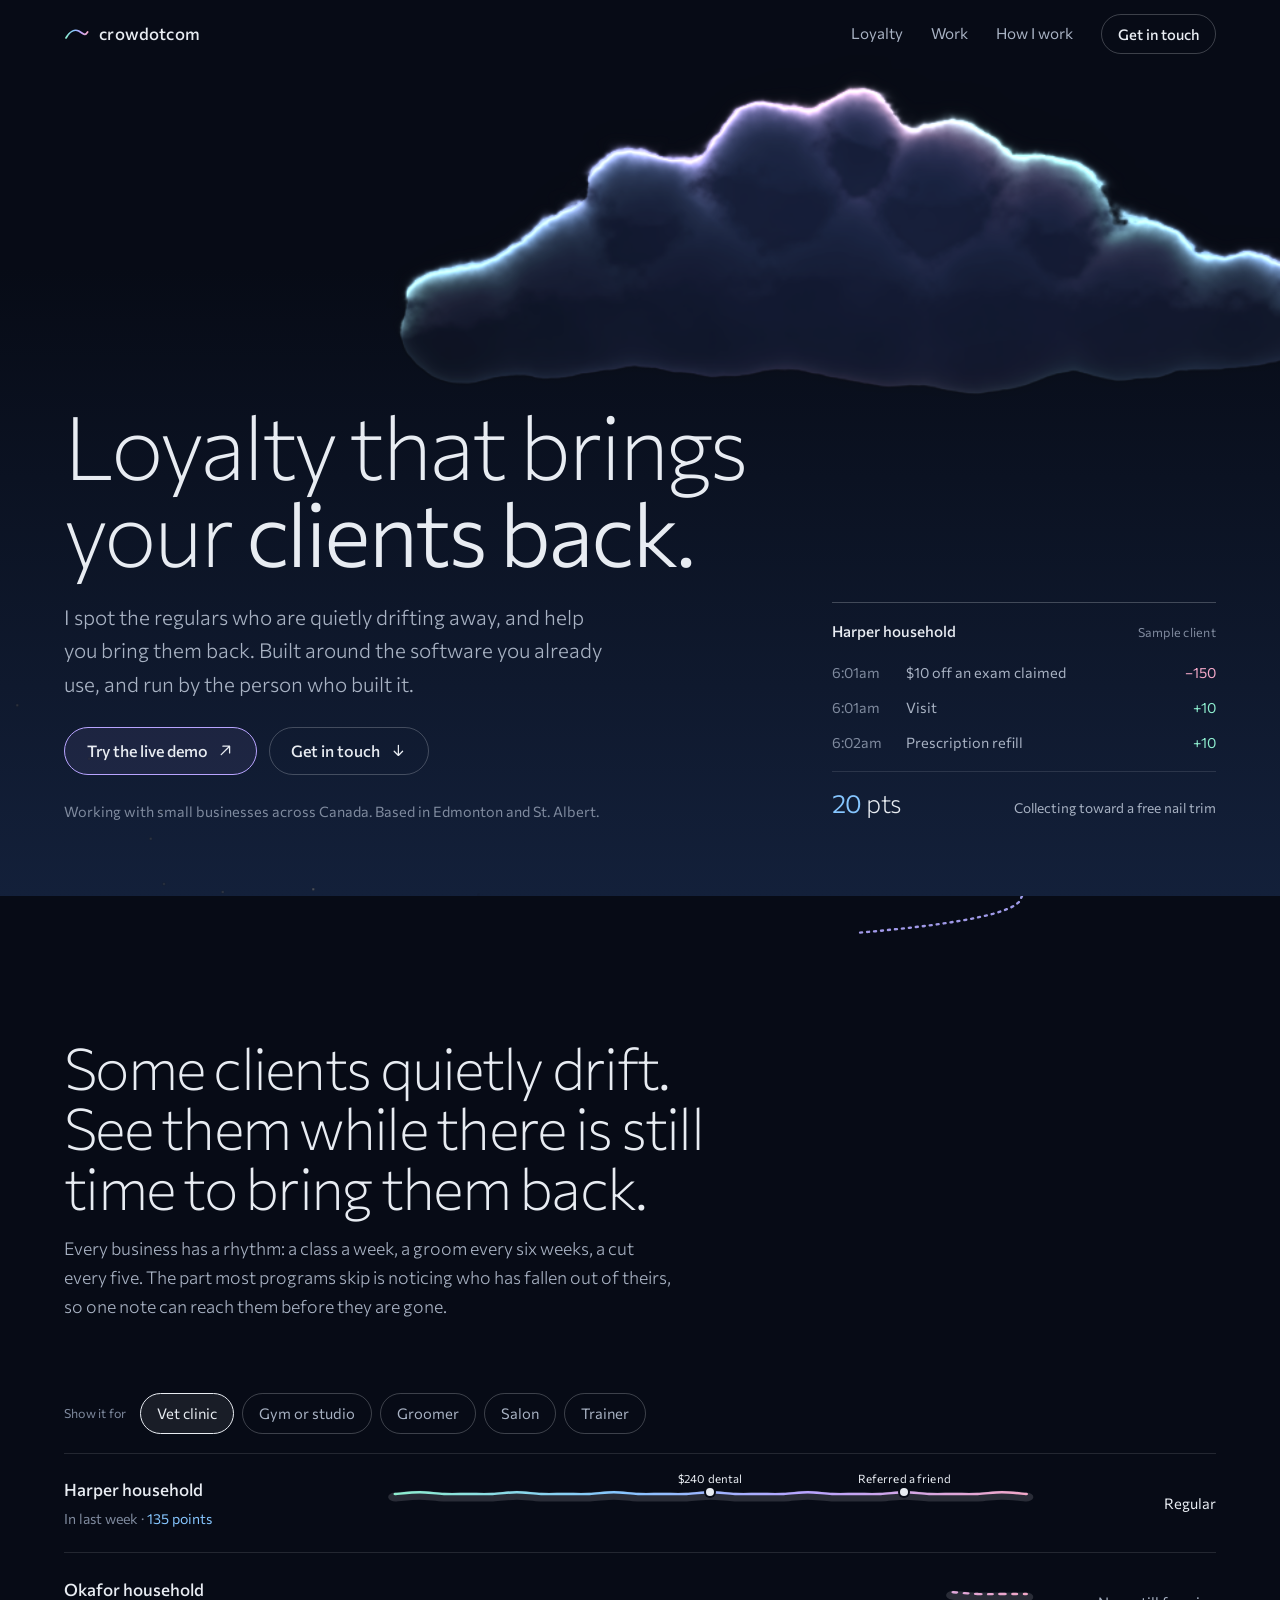
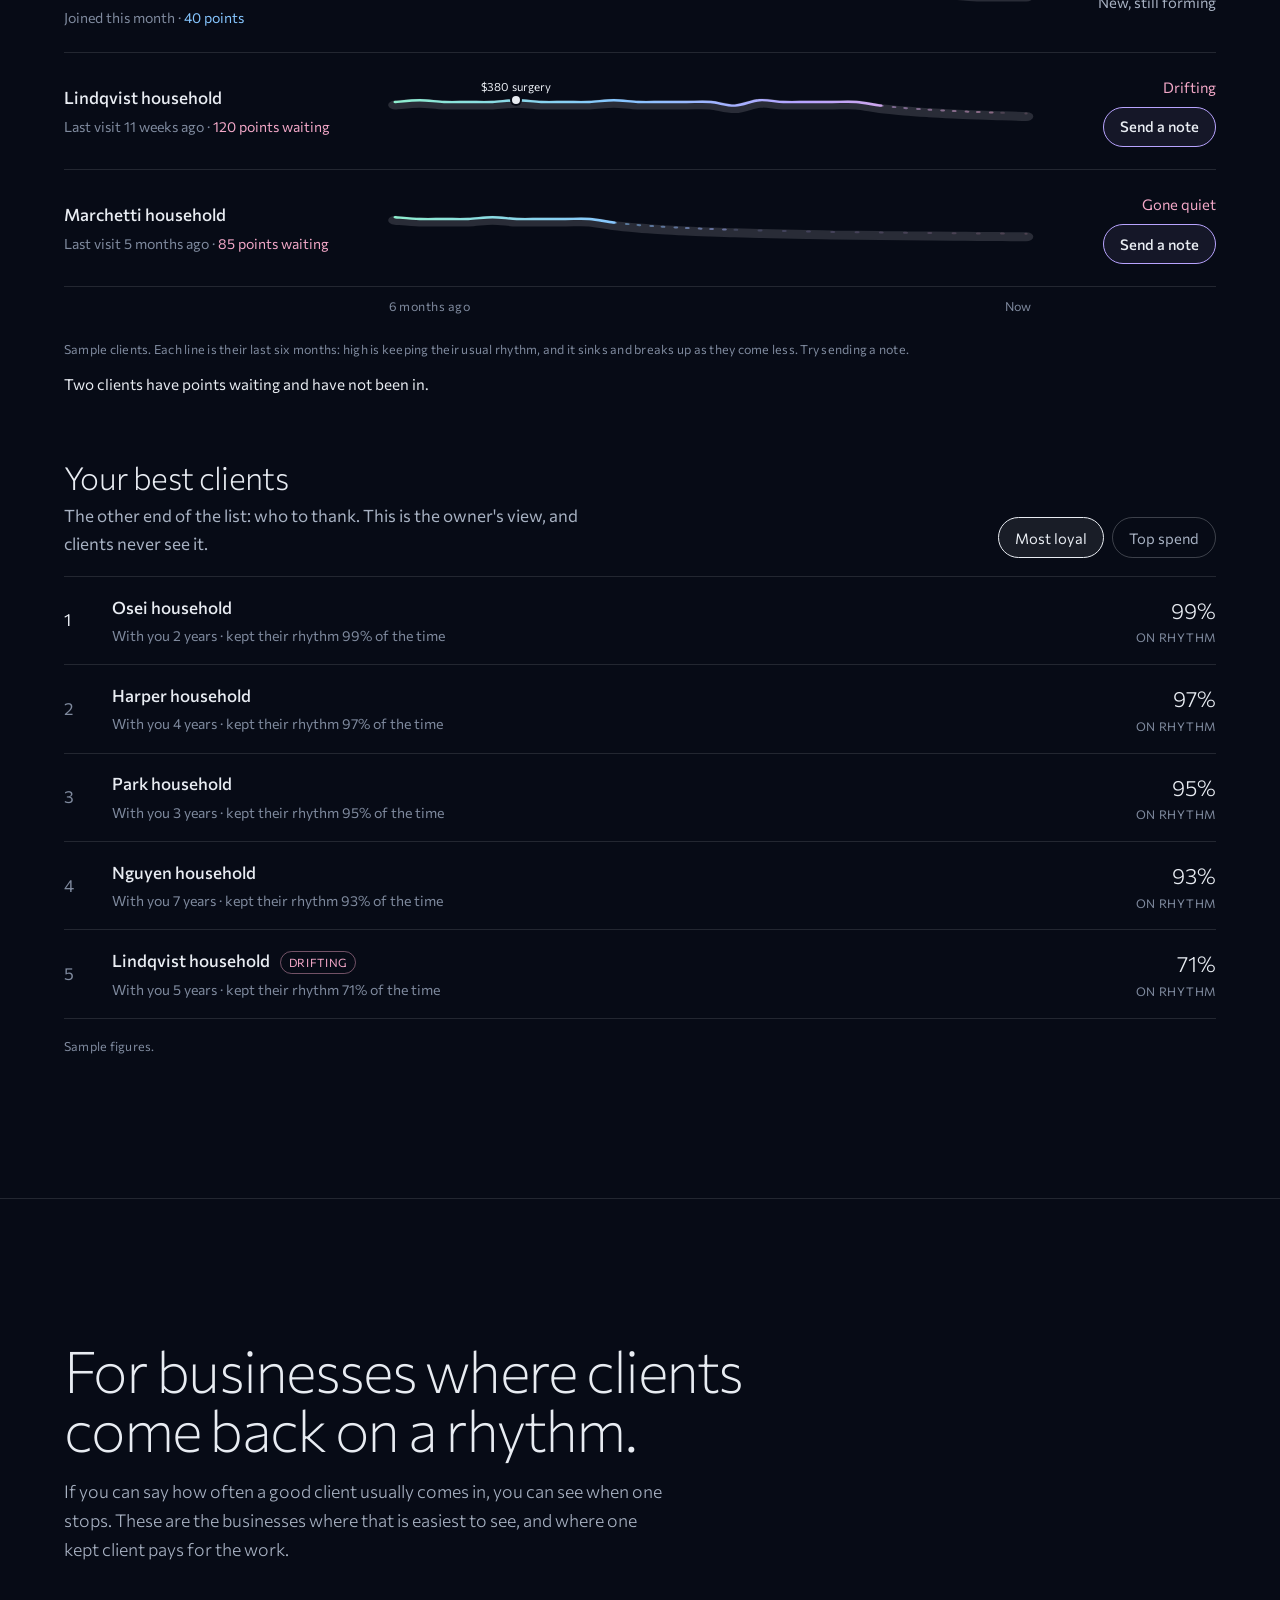
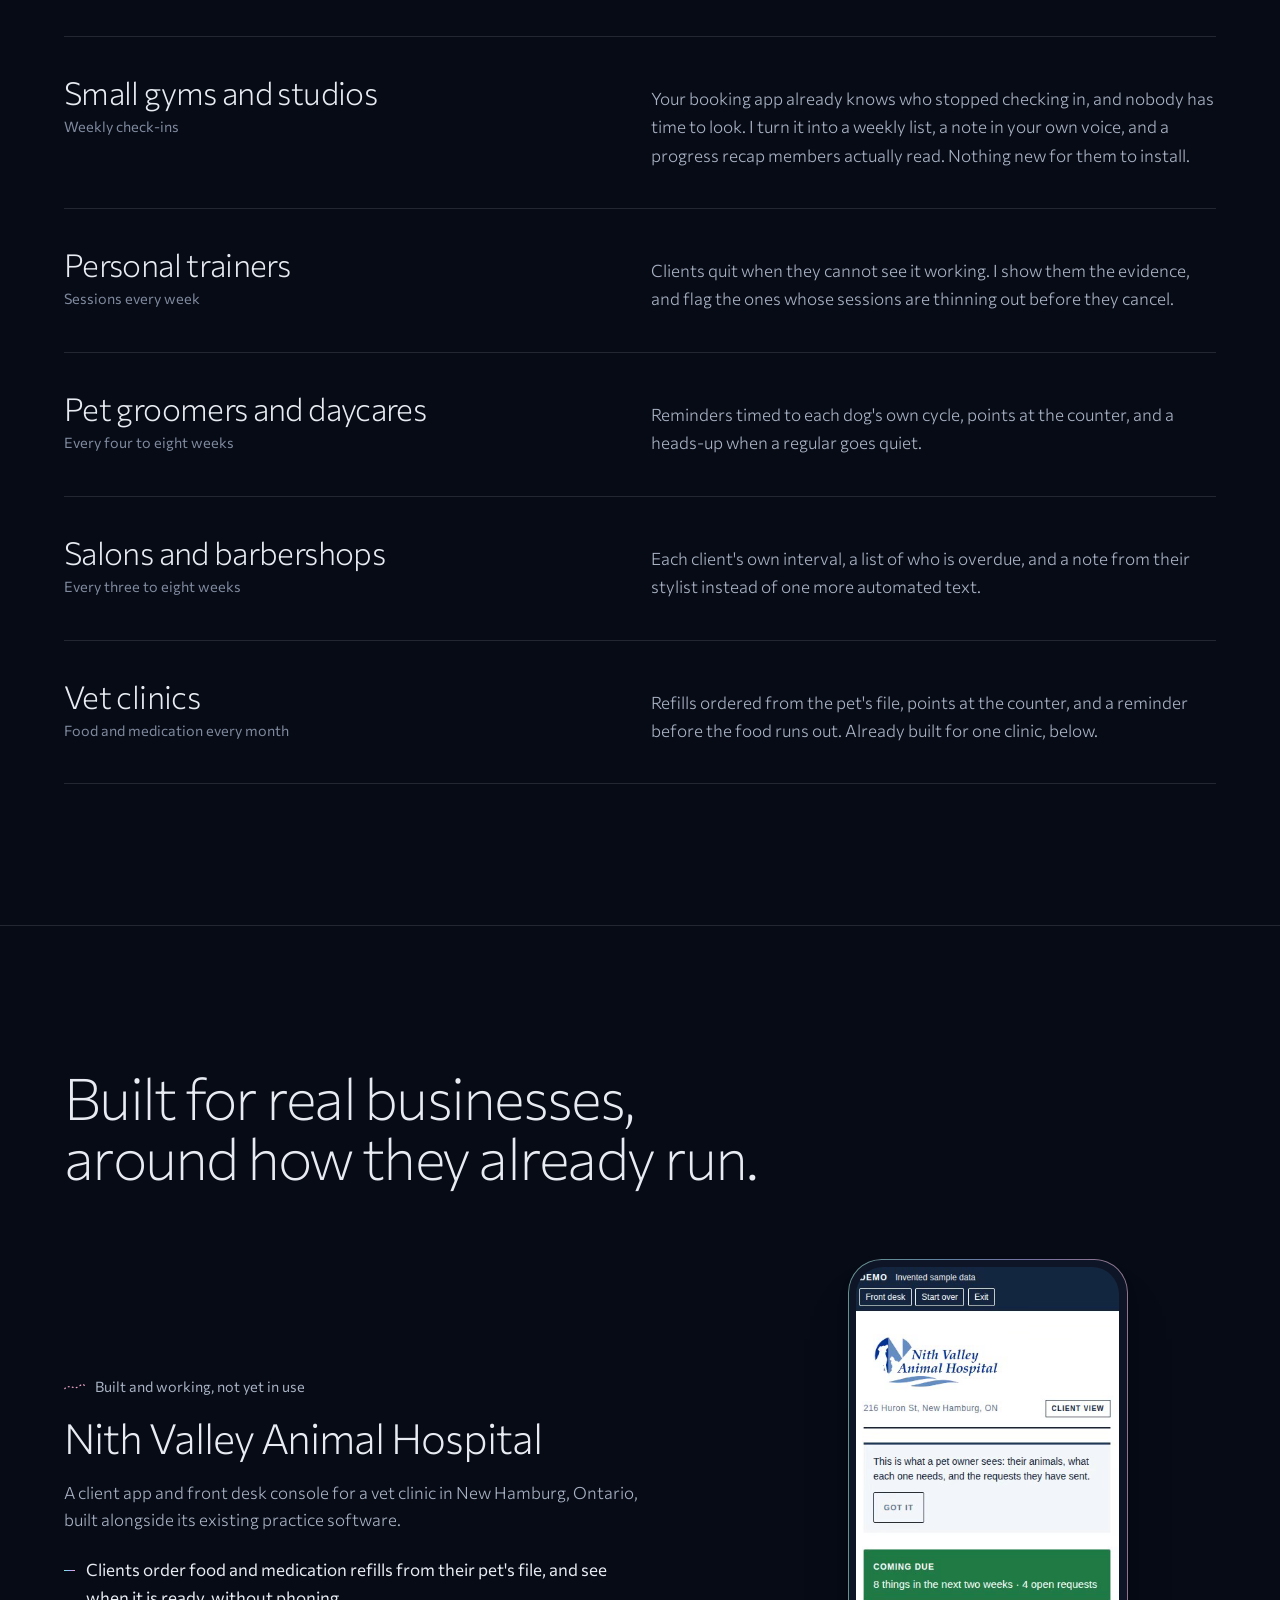
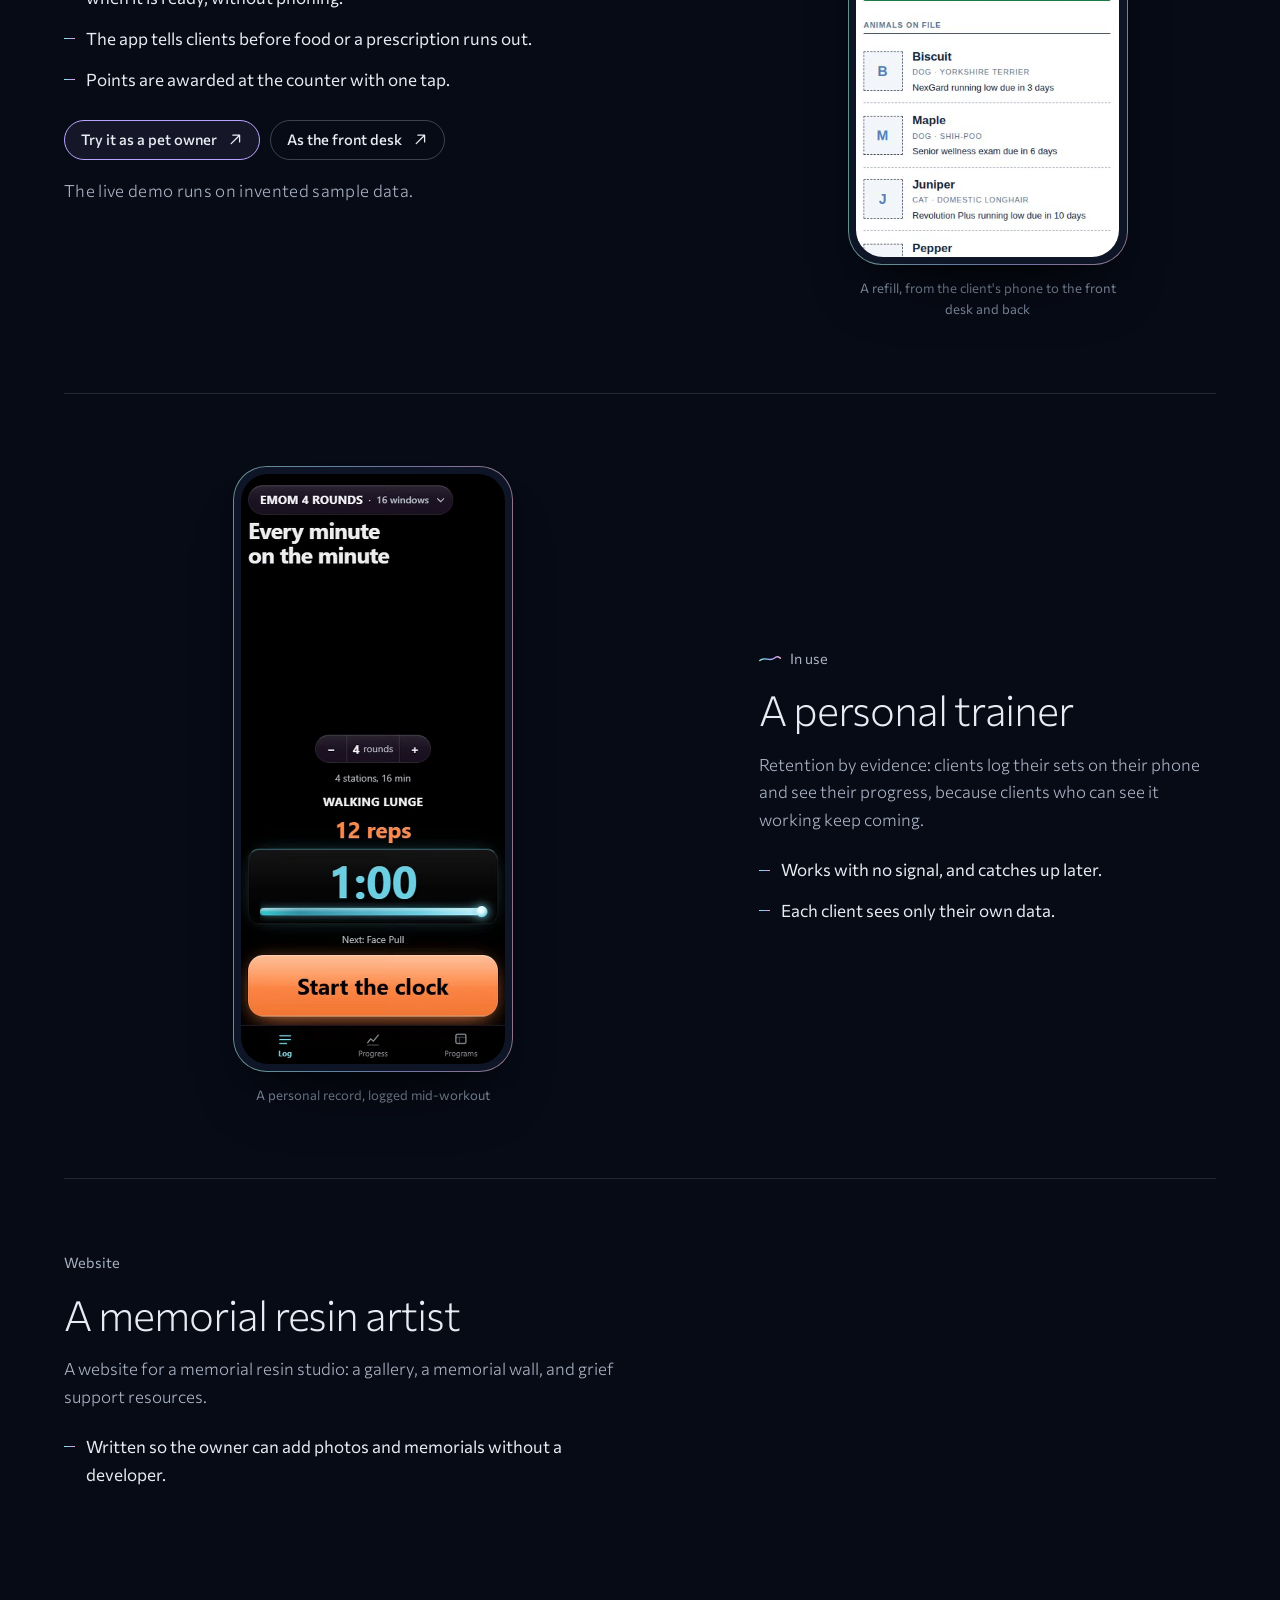
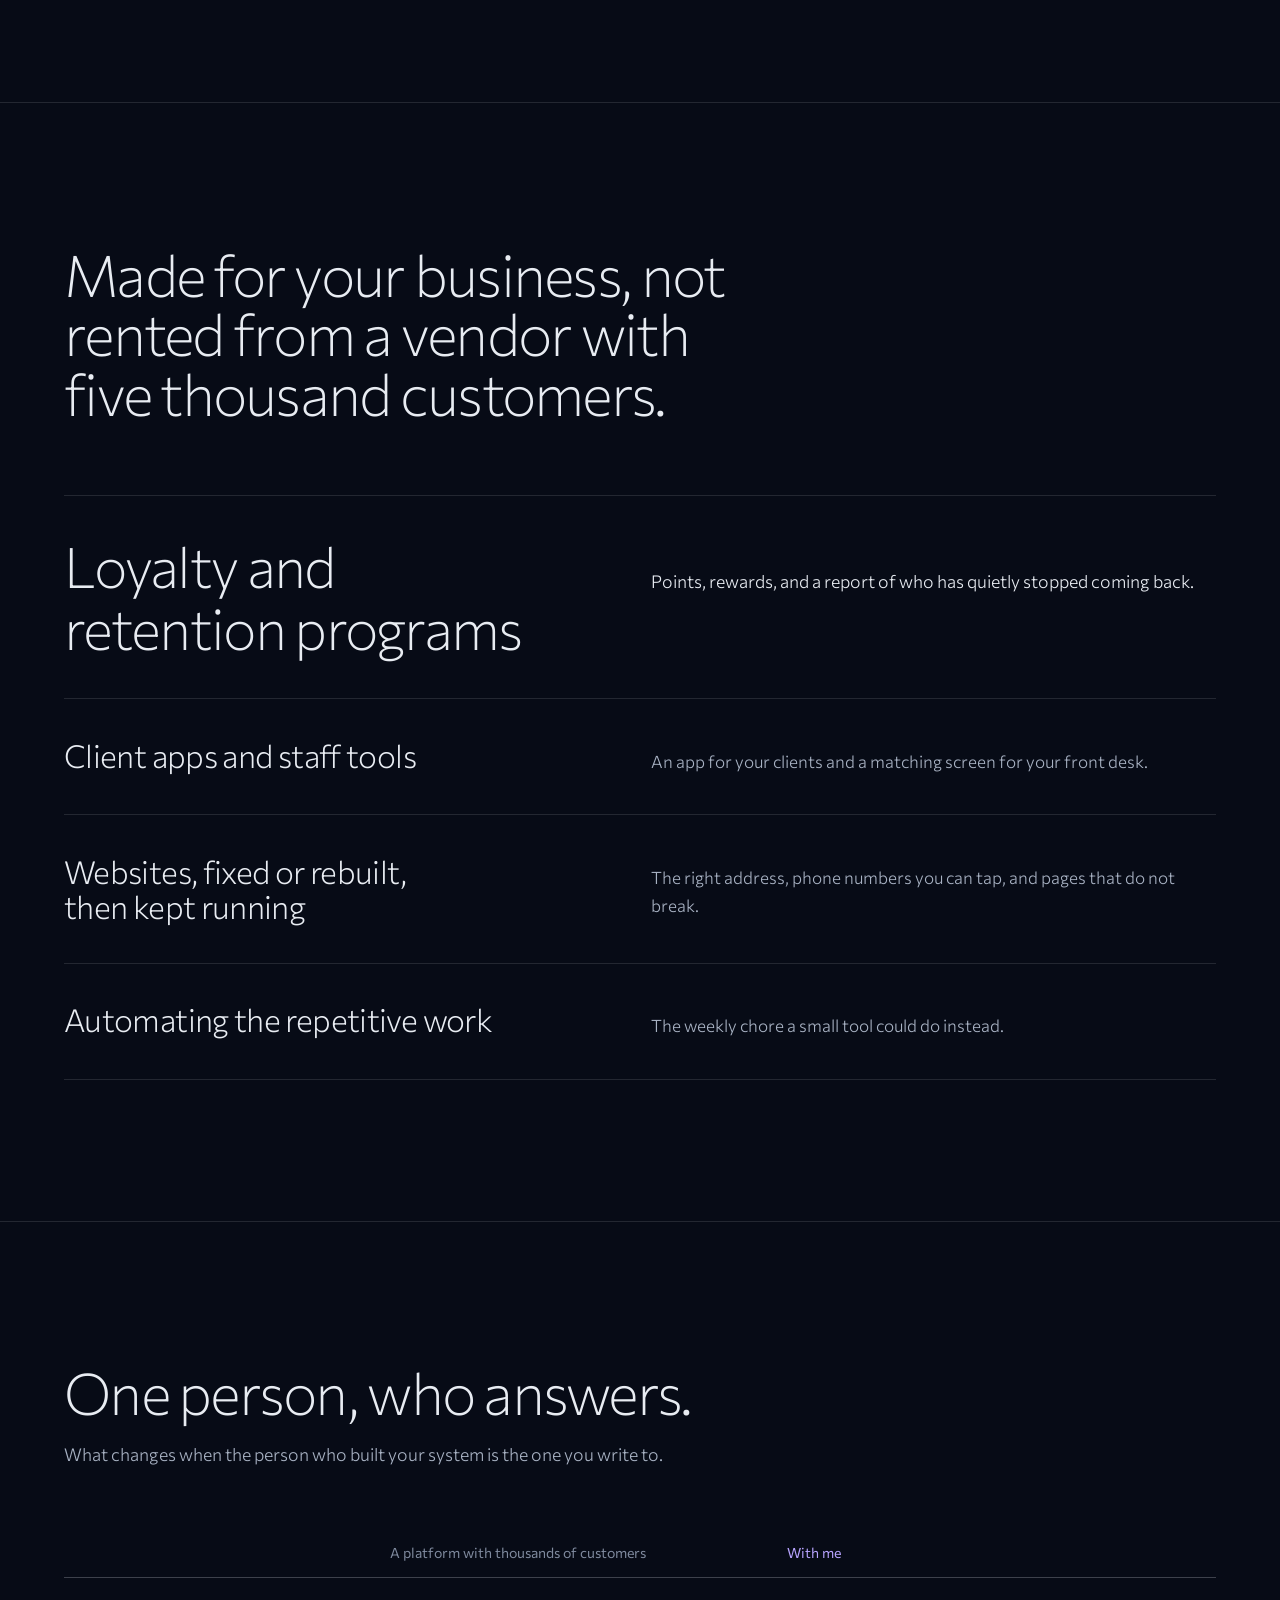
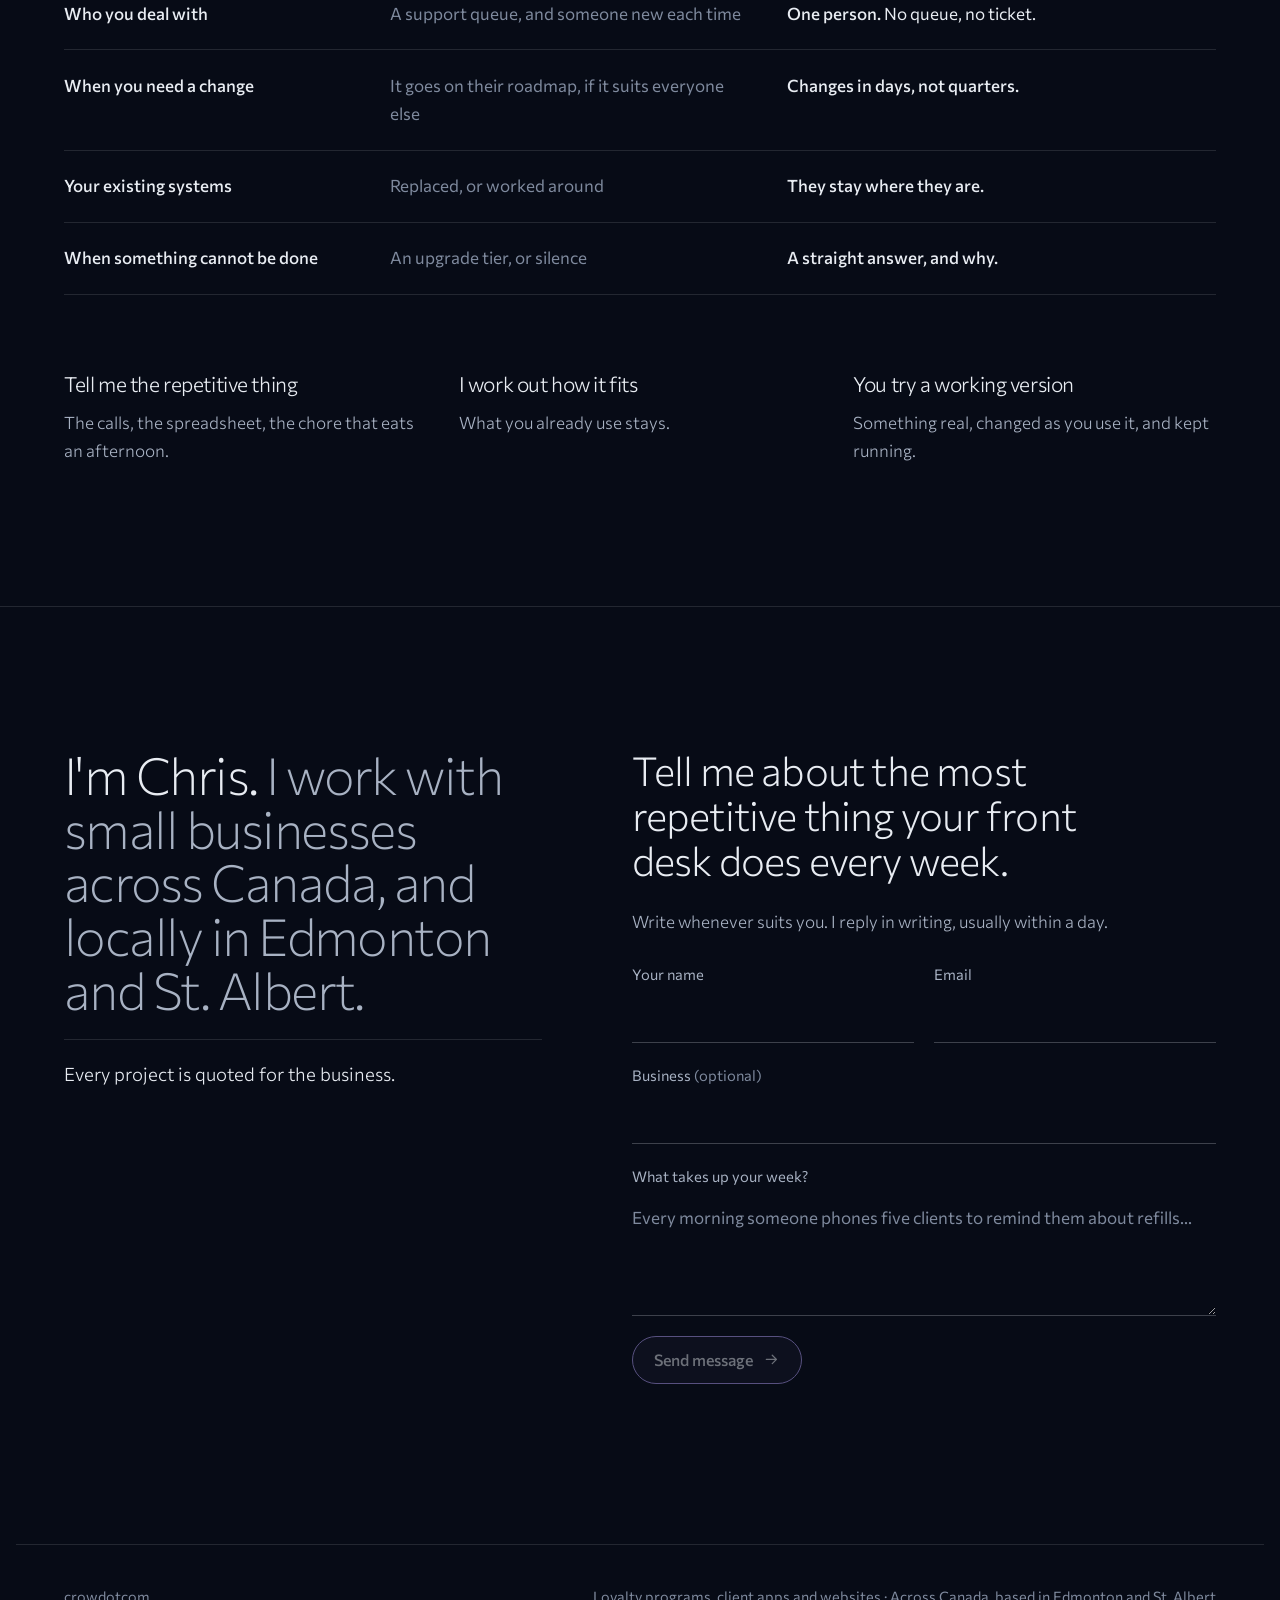
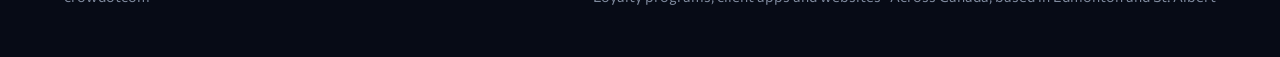
==== commit 1e22d195: "Write the page's real type scale, radii and screen black into DESIGN.md The page had moved on from t" ====
--- a/index.html
+++ b/index.html
@@ -292,9 +292,6 @@
   }
   .phone-frame video { display: block; width: 100%; height: 100%; object-fit: cover; border-radius: 1.7rem; background: #000; }
   .phone figcaption { font-size: .82rem; color: var(--faint); text-align: center; }
-  .memorial-media { width: 100%; max-width: 26rem; border-top: 1px solid var(--rule-strong); padding-top: 1.2rem; display: grid; gap: .9rem; }
-  .memorial-media p { color: var(--mist); font-weight: 300; font-size: 1.05rem; }
-  .memorial-media blockquote { margin: 0; font-size: clamp(1.3rem, 1rem + 1vw, 1.7rem); font-weight: 250; line-height: 1.3; letter-spacing: -.01em; }
 
   /* What I build --------------------------------------------------------- */
 
@@ -335,7 +332,6 @@
   .about { display: grid; gap: 1.4rem; }
   .about h2 { font-size: clamp(2rem, 1.3rem + 2.6vw, 3.2rem); font-weight: 200; line-height: 1.05; letter-spacing: -.03em; }
   .about h2 span { color: var(--mist); }
-  .todo { border: 1px dashed var(--rose); color: #ffd3e5; border-radius: .5rem; padding: .85rem 1rem; font-size: .9rem; }
   .price { border-top: 1px solid var(--rule); padding-top: 1.2rem; font-size: 1.15rem; font-weight: 300; }
 
   .contact { display: grid; gap: 1.6rem; }
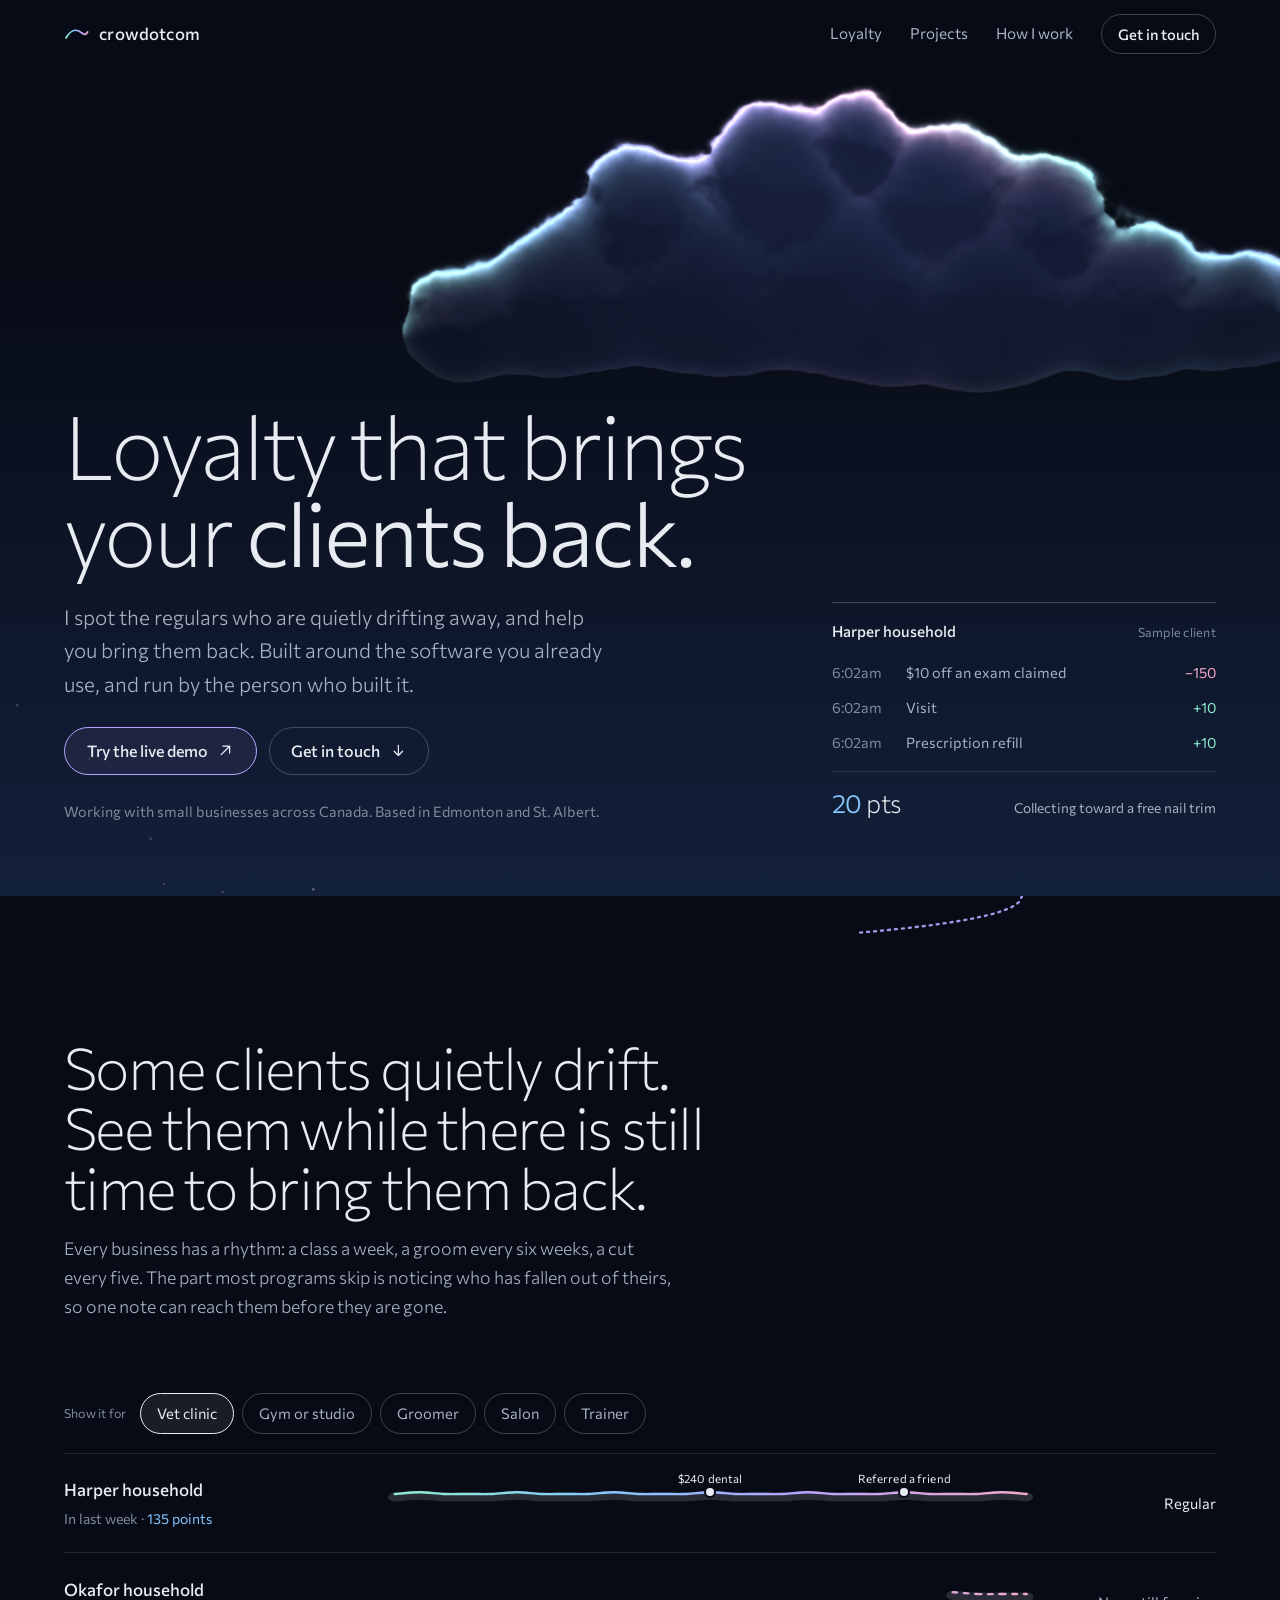
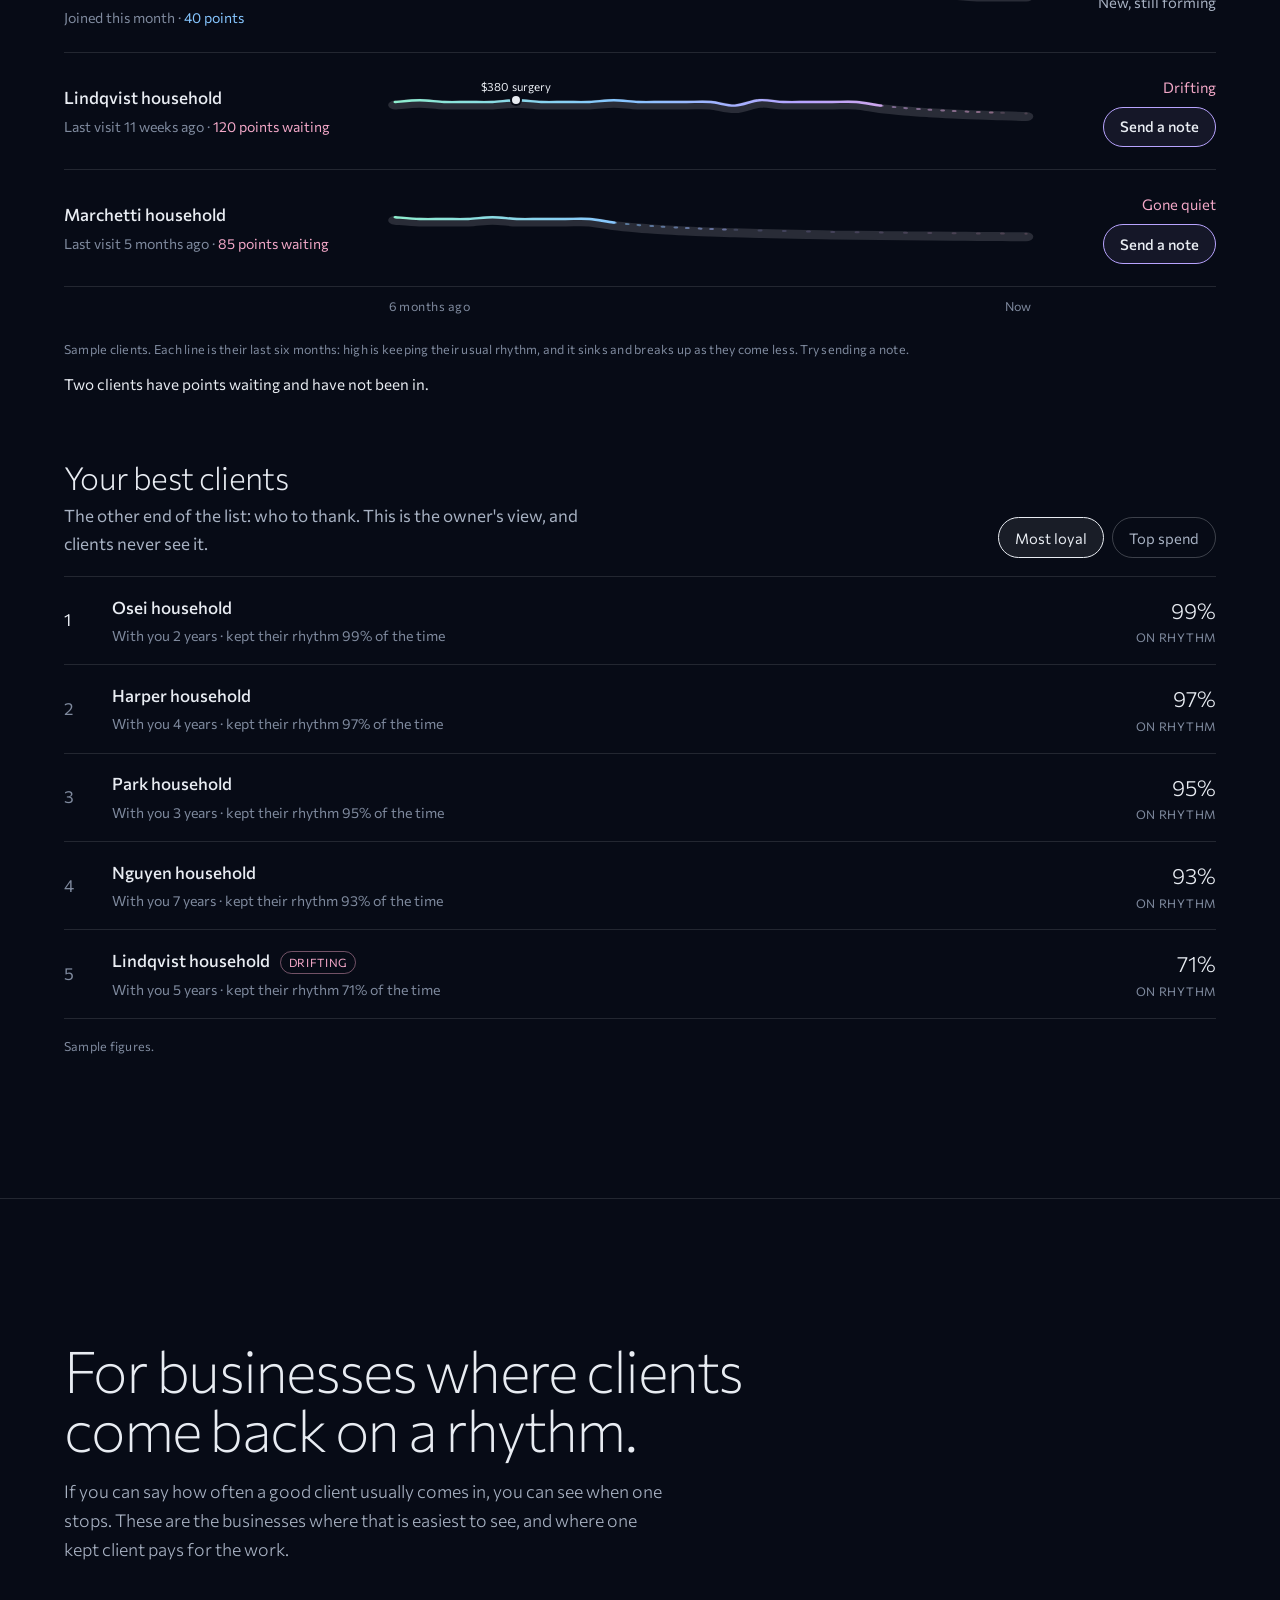
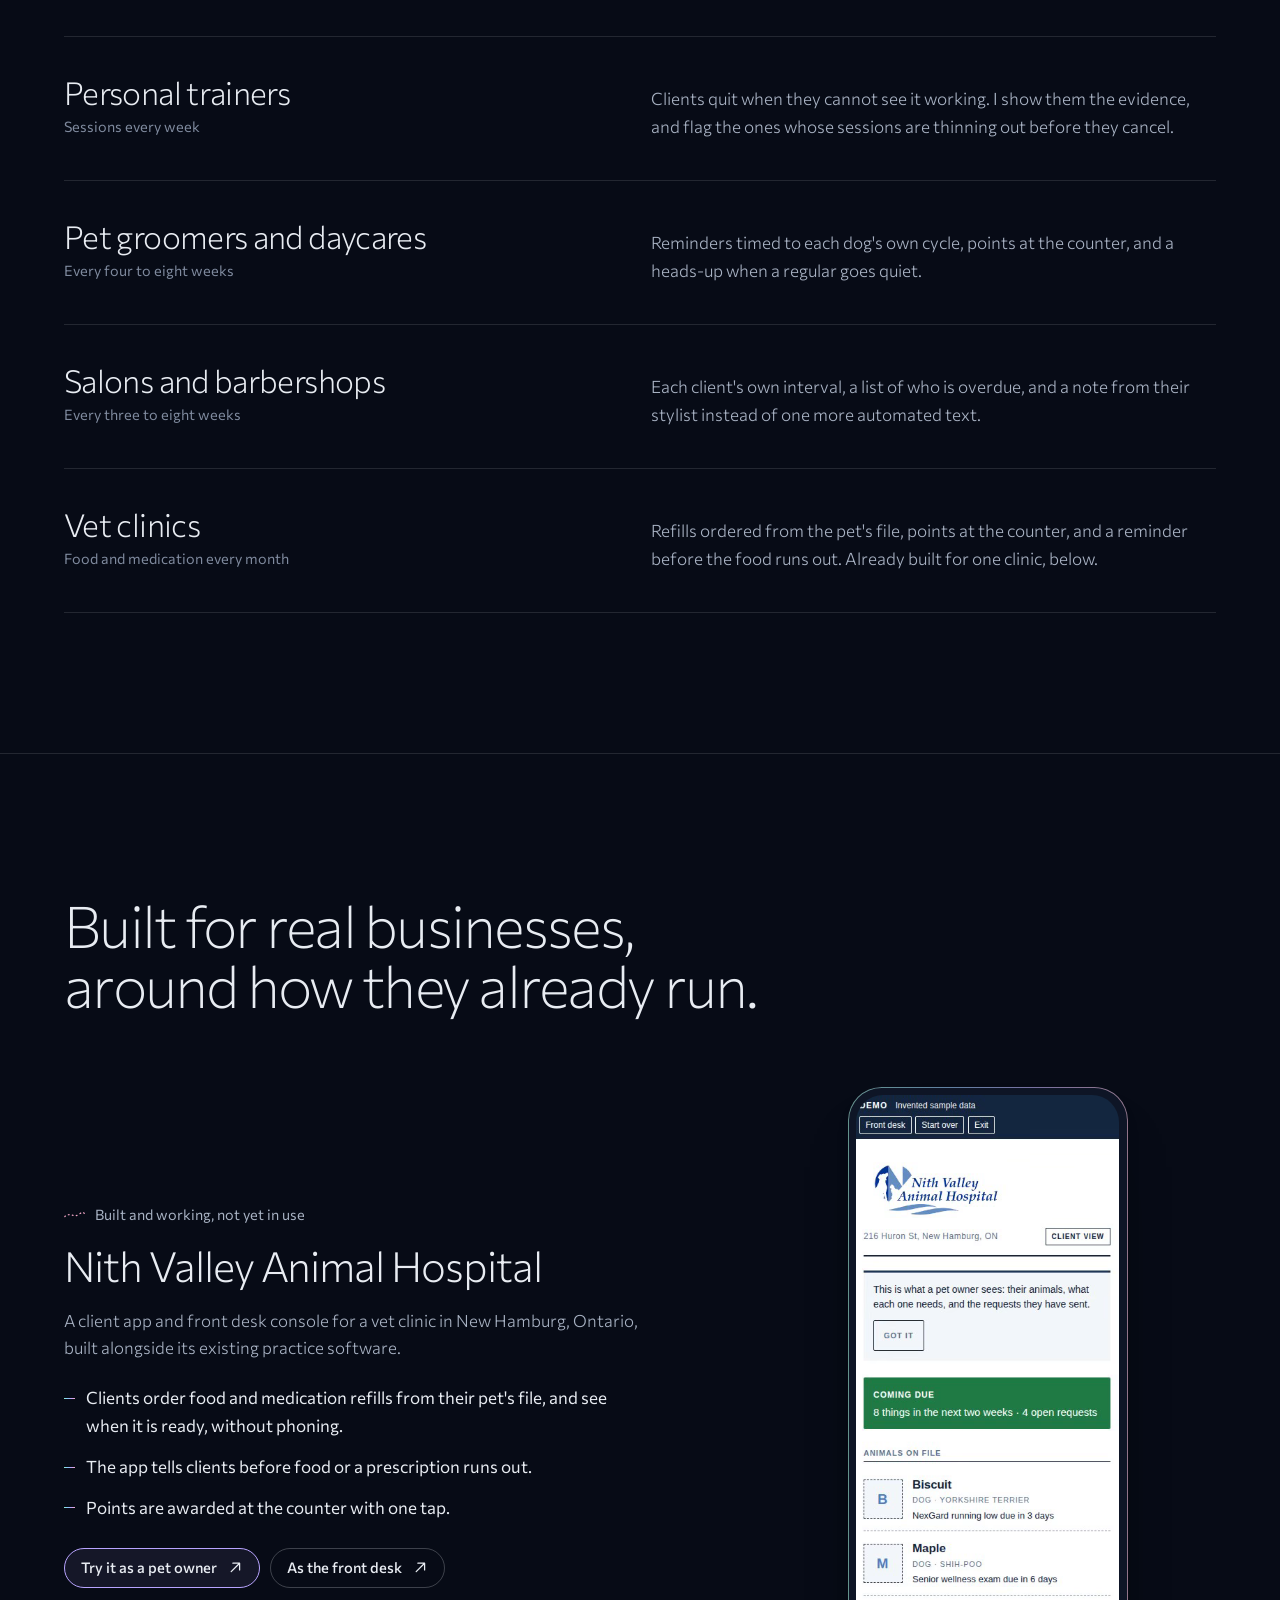
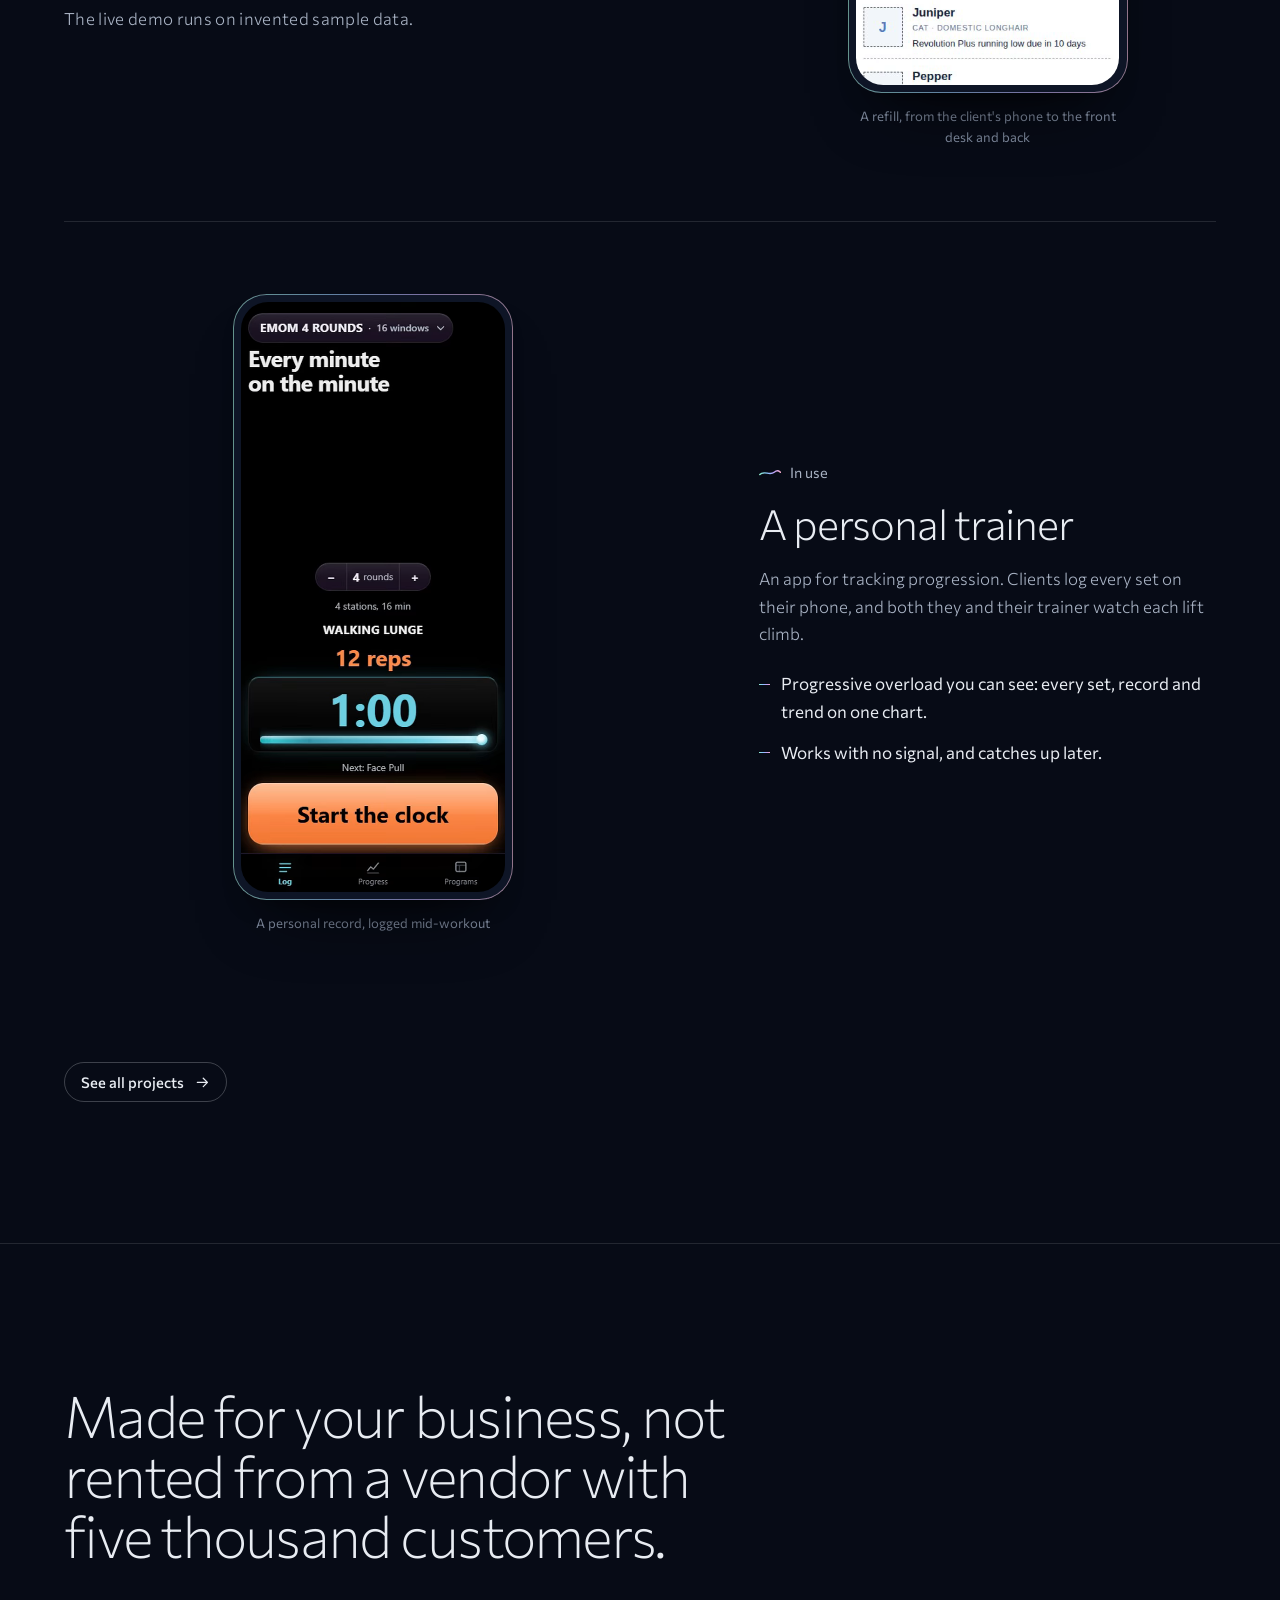
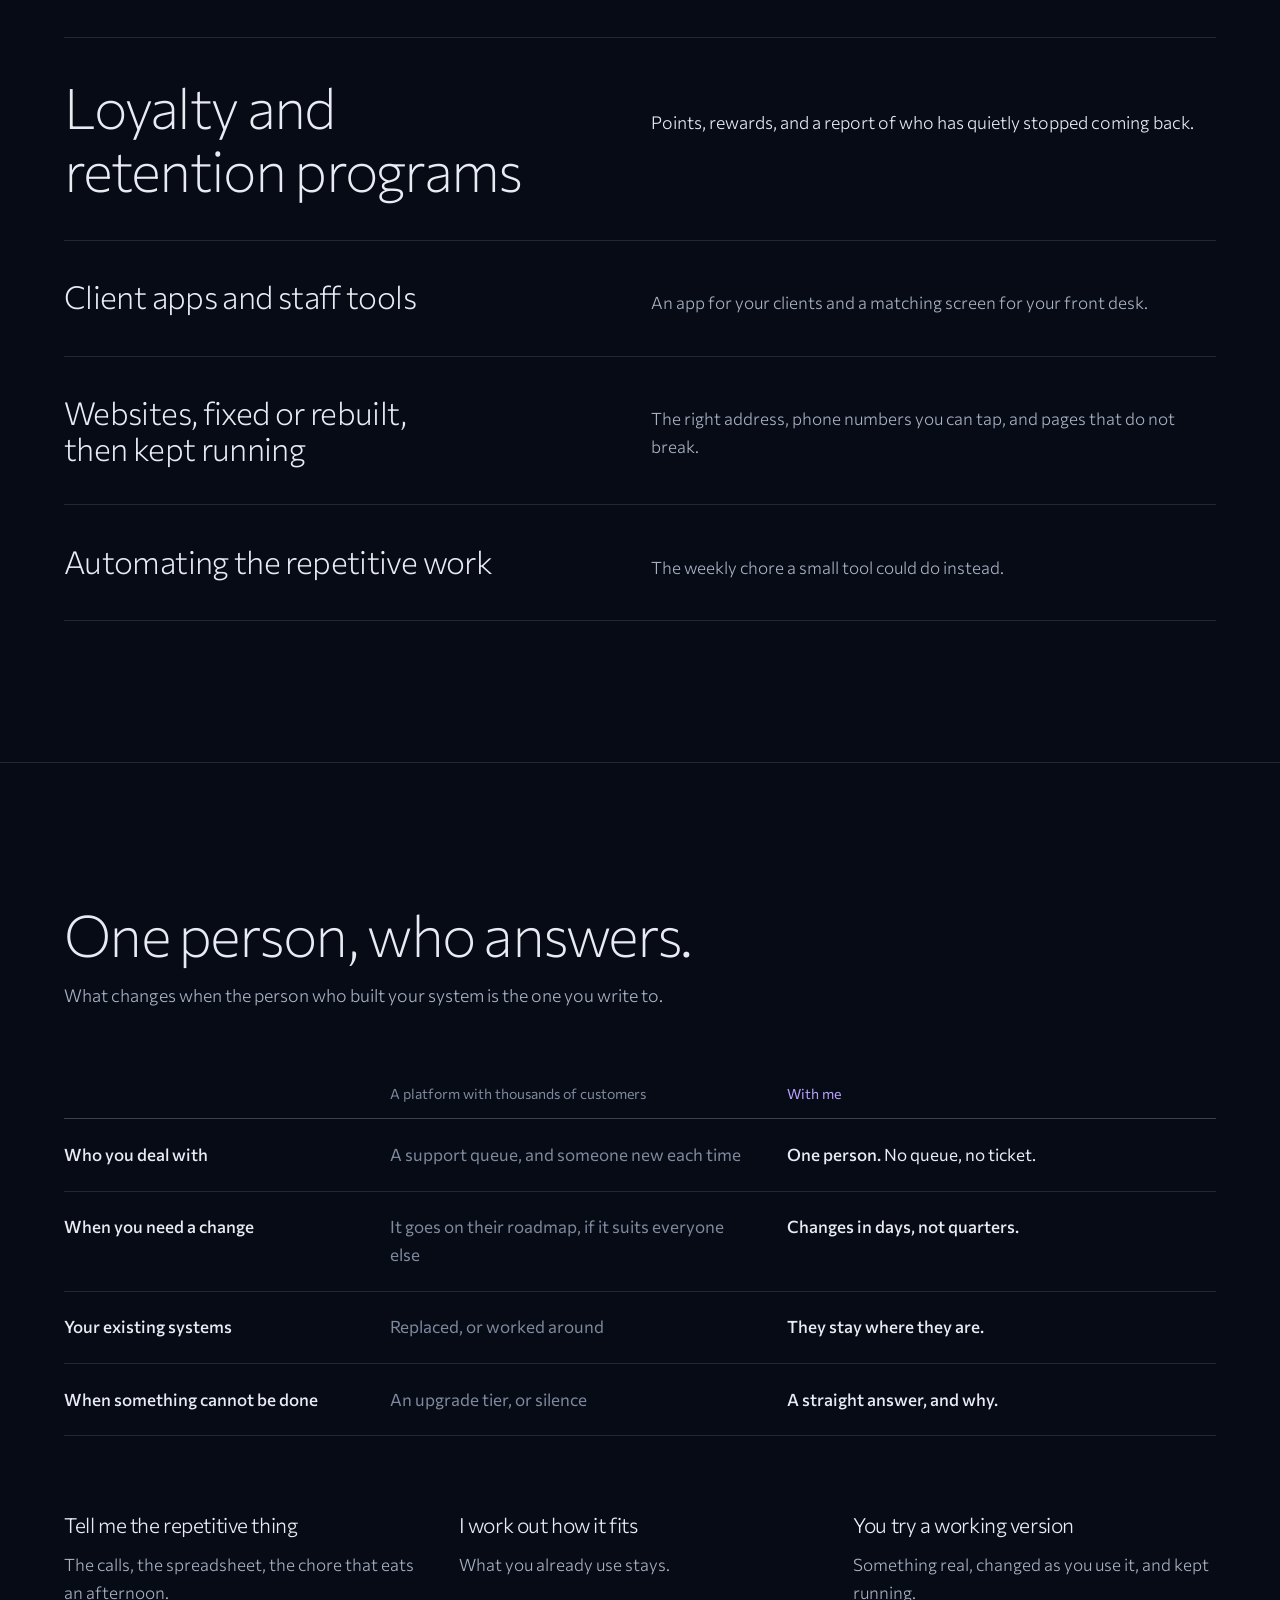
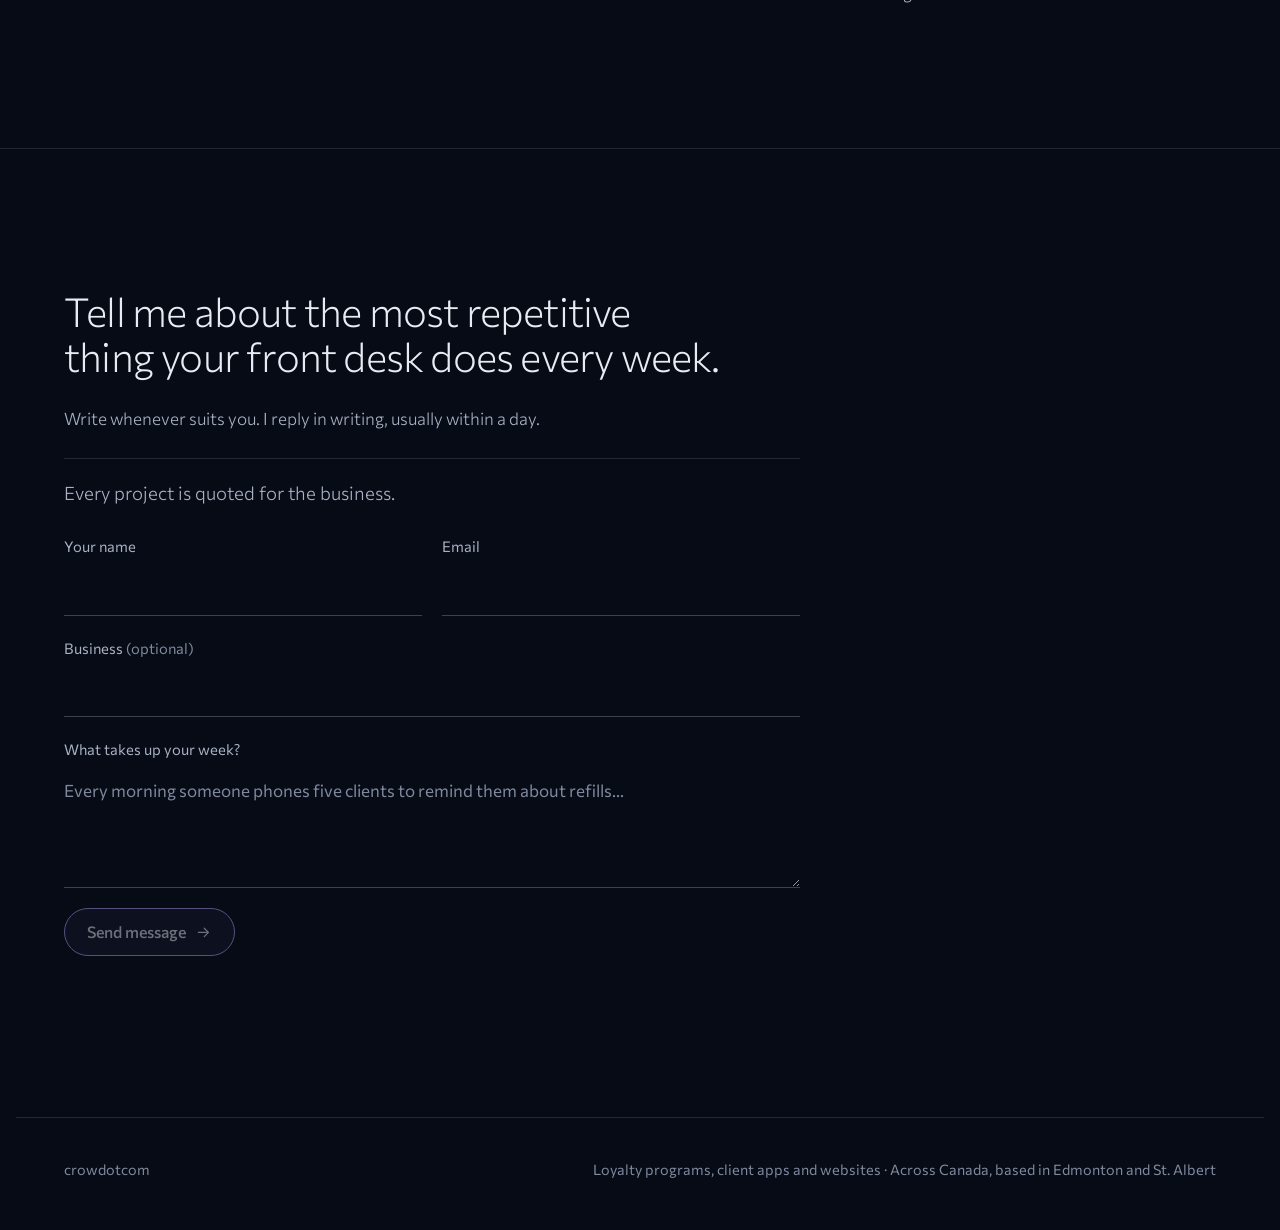
==== commit 743f118a: "Move every project to its own page and keep the home page on loyalty A Projects page holds all three" ====
--- a/index.html
+++ b/index.html
@@ -6,361 +6,7 @@
 <title>crowdotcom</title>
 <meta name="description" content="Loyalty programs, client apps and websites for small businesses across Canada, built and run by one person in Edmonton and St. Albert, Alberta.">
 <meta name="theme-color" content="#070b16">
-<style>
-  @font-face {
-    font-family: "Commissioner";
-    src: url("assets/fonts/commissioner-latin.woff2") format("woff2");
-    font-weight: 100 900;
-    font-display: swap;
-  }
-
-  /* A noctilucent summer night. The ground is the sky after sunset, the text
-     is the cloud's silver body, and colour lives only at hairline edges.
-     Violet is reserved: it marks the active band and the one action. */
-  :root {
-    --night: #070b16;
-    --night-2: #0b1222;
-    --dusk: #13203a;
-    --silver: #e8ecf2;
-    --mist: #a8b2c3;
-    --faint: #7f8a9e;
-    --rule: rgba(232, 236, 242, .12);
-    --rule-strong: rgba(232, 236, 242, .24);
-
-    --mint: #8eeecf;
-    --ice: #86c6ff;
-    --rose: #f3a8c8;
-    --violet: #b8a4ff;
-    --violet-deep: #2a1f55;
-    --edge: linear-gradient(90deg, var(--mint), var(--ice) 35%, var(--violet) 65%, var(--rose));
-
-    --sans: "Commissioner", "Segoe UI", system-ui, sans-serif;
-    --wide: 78rem;
-    --gutter: clamp(1rem, 4.5vw, 3rem);
-    color-scheme: dark;
-  }
-
-  *, *::before, *::after { box-sizing: border-box; }
-  html { background: var(--night); scroll-behavior: smooth; scrollbar-color: #2b3550 var(--night); }
-  @media (prefers-reduced-motion: reduce) { html { scroll-behavior: auto; } }
-  body {
-    margin: 0;
-    background: var(--night);
-    color: var(--silver);
-    font: 400 1.0625rem/1.65 var(--sans);
-    -webkit-font-smoothing: antialiased;
-    caret-color: var(--violet);
-    font-variant-numeric: tabular-nums;
-  }
-  ::selection { background: var(--violet); color: var(--night); }
-  ::-webkit-scrollbar { width: 10px; }
-  ::-webkit-scrollbar-track { background: var(--night); }
-  ::-webkit-scrollbar-thumb { background: #2b3550; border-radius: 10px; border: 2px solid var(--night); }
-  a { color: var(--silver); text-decoration-color: rgba(184, 164, 255, .55); text-underline-offset: .22em; text-decoration-thickness: 1px; }
-  a:hover { text-decoration-color: var(--violet); }
-  :focus-visible { outline: 1.5px solid var(--violet); outline-offset: 4px; border-radius: 3px; }
-  h1, h2, h3 { margin: 0; font-weight: 250; letter-spacing: -.02em; text-wrap: balance; }
-  p { margin: 0; }
-  .wrap { max-width: var(--wide); margin-inline: auto; padding-inline: var(--gutter); }
-  .sample { font-size: .78rem; color: var(--faint); letter-spacing: .02em; }
-
-  /* Controls ------------------------------------------------------------- */
-
-  .act {
-    display: inline-flex; align-items: center; gap: .6rem;
-    min-height: 3rem; padding: .7rem 1.35rem;
-    font: 500 1rem/1 var(--sans);
-    color: var(--silver); text-decoration: none;
-    border-radius: 999px;
-    border: 1px solid var(--rule-strong);
-    background: transparent;
-    cursor: pointer;
-    transition: border-color .3s cubic-bezier(.16, 1, .3, 1), background-color .3s cubic-bezier(.16, 1, .3, 1), color .3s;
-  }
-  .act svg { width: 1.05rem; height: 1.05rem; flex: none; }
-  .act:hover { border-color: var(--silver); }
-  /* The one action. Its edge is the only place violet lives in a control. */
-  .act.primary { border-color: var(--violet); background: rgba(184, 164, 255, .08); }
-  .act.primary:hover { background: rgba(184, 164, 255, .18); }
-  .act[disabled] { opacity: .45; cursor: not-allowed; }
-  .act.small { min-height: 2.5rem; padding: .5rem 1rem; font-size: .92rem; }
-
-  /* Header --------------------------------------------------------------- */
-
-  .top {
-    position: fixed; inset: 0 0 auto 0; z-index: 30;
-    padding-top: env(safe-area-inset-top, 0px);
-    transition: background-color .4s, border-color .4s;
-    border-bottom: 1px solid transparent;
-  }
-  .top.scrolled { background: rgba(7, 11, 22, .82); border-color: var(--rule); backdrop-filter: blur(12px); -webkit-backdrop-filter: blur(12px); }
-  .top .wrap { display: flex; align-items: center; justify-content: space-between; gap: 1rem; min-height: 4.25rem; }
-  .brand { display: inline-flex; align-items: center; gap: .6rem; font-weight: 500; font-size: 1.05rem; letter-spacing: .01em; text-decoration: none; }
-  .brand svg { width: 1.6rem; height: 1rem; }
-  .nav { display: flex; align-items: center; gap: 1.75rem; }
-  .nav a:not(.act) { font-size: .95rem; color: var(--mist); text-decoration: none; }
-  .nav a:not(.act):hover { color: var(--silver); }
-  @media (max-width: 48rem) { .nav a:not(.act) { display: none; } }
-
-  /* Sky ------------------------------------------------------------------- */
-
-  .sky { position: relative; isolation: isolate; overflow: hidden; background: linear-gradient(to top, var(--dusk), var(--night) 70%); }
-  .sky canvas { position: absolute; inset: 0; width: 100%; height: 100%; z-index: -1; display: block; }
-  .sky .wrap {
-    min-height: min(56rem, 100svh);
-    display: grid;
-    grid-template-columns: minmax(0, 1.25fr) minmax(0, .75fr);
-    align-items: end;
-    gap: 2.5rem;
-    padding-block: clamp(8rem, 18vh, 12rem) clamp(3rem, 8vh, 5.5rem);
-  }
-  @media (max-width: 60rem) { .sky .wrap { grid-template-columns: 1fr; align-items: end; min-height: 0; padding-top: clamp(15rem, 52vw, 22rem); } }
-
-  .hero-copy { display: flex; flex-direction: column; gap: 1.6rem; max-width: 44rem; }
-  .hero-copy h1 {
-    font-size: clamp(2.7rem, 1.35rem + 5.2vw, 5.9rem);
-    line-height: .98;
-    font-weight: 200;
-    letter-spacing: -.035em;
-  }
-  .hero-copy h1 em { font-style: normal; font-weight: 300; }
-  .hero-copy .lede { font-size: clamp(1.08rem, 1rem + .35vw, 1.3rem); color: var(--mist); max-width: 34rem; font-weight: 300; }
-  .actions { display: flex; flex-wrap: wrap; gap: .75rem; }
-  .where { font-size: .9rem; color: var(--faint); }
-
-  /* The observation panel: a sample client's history printing itself. */
-  .observe {
-    align-self: end;
-    border-top: 1px solid var(--rule-strong);
-    padding-top: 1rem;
-    display: flex; flex-direction: column; gap: .75rem;
-    max-width: 24rem;
-    width: 100%;
-    justify-self: end;
-  }
-  @media (max-width: 60rem) { .observe { justify-self: start; } }
-  .observe-head { display: flex; justify-content: space-between; align-items: baseline; gap: 1rem; }
-  .observe-head b { font-weight: 500; font-size: .95rem; }
-  .log { list-style: none; margin: 0; padding: 0; display: grid; gap: .1rem; font-size: .9rem; }
-  .log li { display: grid; grid-template-columns: 3.9rem 1fr auto; gap: .75rem; padding: .3rem 0; color: var(--mist); }
-  .log .when { color: var(--faint); }
-  .log .pts { color: var(--mint); font-variant-numeric: tabular-nums; }
-  .log .pts.spent { color: var(--rose); }
-  .log li.fresh { animation: settle 1.2s cubic-bezier(.16, 1, .3, 1); }
-  @keyframes settle { from { color: var(--violet); } to { color: var(--mist); } }
-  .observe-foot { display: flex; justify-content: space-between; align-items: baseline; gap: 1rem; border-top: 1px solid var(--rule); padding-top: .6rem; }
-  .observe-foot .total { font-size: 1.6rem; font-weight: 250; letter-spacing: -.02em; }
-  .observe-foot .total output { color: var(--ice); font-weight: 350; }
-  /* Numbers are measurements of the light: held points ice, earned mint, waiting rose. */
-  .n-held, .n-wait { white-space: nowrap; }
-  .n-held, .client-name .n-held { color: var(--ice); } .n-wait, .client-name .n-wait { color: var(--rose); }
-  .observe-foot span:last-child { font-size: .85rem; color: var(--mist); text-align: right; }
-
-  /* Sections ------------------------------------------------------------- */
-
-  section { scroll-margin-top: 5rem; }
-  .band { padding-block: clamp(5rem, 11vw, 9rem); }
-  .band + .band { border-top: 1px solid var(--rule); }
-  .head { display: flex; flex-direction: column; gap: 1.1rem; max-width: 46rem; margin-bottom: clamp(2.75rem, 6vw, 4.5rem); }
-  .head h2 { font-size: clamp(2rem, 1.2rem + 3vw, 3.6rem); line-height: 1.04; font-weight: 200; letter-spacing: -.03em; }
-  .head p { color: var(--mist); font-size: 1.1rem; font-weight: 300; max-width: 38rem; }
-
-  /* Drifting: the signature. Each client is an edge of light. */
-  .clients { list-style: none; margin: 0; padding: 0; border-top: 1px solid var(--rule); }
-  .client {
-    display: grid;
-    grid-template-columns: minmax(9rem, 1fr) minmax(0, 2.2fr) minmax(9.5rem, auto);
-    align-items: center;
-    gap: 1rem 2rem;
-    padding: 1.4rem 0;
-    border-bottom: 1px solid var(--rule);
-  }
-  @media (max-width: 44rem) { .client { grid-template-columns: 1fr auto; } .client .edge { grid-column: 1 / -1; grid-row: 2; } }
-  .client-name { display: flex; flex-direction: column; gap: .15rem; }
-  .client-name b { font-weight: 500; }
-  .client-name span { font-size: .88rem; color: var(--faint); }
-  .edge { height: 44px; width: 100%; display: block; overflow: visible; }
-  .edge path { fill: none; stroke-linecap: round; transition: opacity 1.4s cubic-bezier(.16, 1, .3, 1), stroke-width 1.4s cubic-bezier(.16, 1, .3, 1); }
-  .edge .body { stroke: rgba(232, 236, 242, .16); stroke-width: 10; }
-  .edge .fringe { stroke-width: 2; }
-  .client[data-state="vivid"] .fringe { opacity: 1; stroke-width: 2.4; }
-  .client[data-state="vivid"] .body { opacity: 1; }
-  .client[data-state="forming"] .fringe { opacity: .7; stroke-dasharray: 2 5; animation: form 2.4s linear infinite; }
-  .client[data-state="dispersing"] .fringe { opacity: .32; stroke-dasharray: 1 11; }
-  .client[data-state="dispersing"] .body { opacity: .5; }
-  .client[data-state="absent"] .fringe { opacity: .1; stroke-dasharray: 1 16; }
-  .client[data-state="absent"] .body { opacity: .2; }
-  @keyframes form { to { stroke-dashoffset: -28; } }
-  /* The thread: one client edge drawn the length of the page. It runs down the gutter beside
-     each section and swings out across the gap before the next heading, drawing itself as the
-     page scrolls so its head stays a little ahead of the reader, still forming. It sits under
-     the content (main is lifted above it) and never crosses text, only gutters and gaps.
-     Reduced motion gets the whole line, drawn and still. */
-  main { position: relative; z-index: 1; }
-  .thread { position: absolute; top: 0; left: 0; z-index: 0; pointer-events: none; overflow: visible; }
-  .thread path { fill: none; stroke-linecap: round; stroke-linejoin: round; }
-  .thread .body { stroke: rgba(232, 236, 242, .15); stroke-width: 9; }
-  .thread .fringe { stroke-width: 2.4; }
-  .thread .forming { stroke-width: 2.4; opacity: .9; stroke-dasharray: 2 5; animation: form 2.4s linear infinite; }
-  @media (prefers-reduced-motion: reduce) { .thread .forming { display: none; } }
-  .edge .t-body { stroke: rgba(232, 236, 242, .15); stroke-width: 9; }
-  .edge .t-on { stroke-width: 2.4; }
-  .edge .t-thin { stroke-width: 2; opacity: .5; stroke-dasharray: 1 7; }
-  .edge .t-faint { stroke-width: 2; opacity: .18; stroke-dasharray: 1 14; }
-  .client[data-state="forming"] .t-on { stroke-dasharray: 2 5; animation: form 2.4s linear infinite; }
-  @media (prefers-reduced-motion: reduce) { .client .t-on { animation: none !important; } }
-  .client.key { padding: .55rem 0 0; border-bottom: 0; }
-  .client.key .axis { display: flex; justify-content: space-between; font-size: .78rem; letter-spacing: .04em; color: var(--faint); }
-  @media (max-width: 44rem) { .client.key > span { display: none; } .client.key .axis { grid-column: 1 / -1; grid-row: 1; } }
-  .edge { position: relative; }
-  .edge-line { display: block; width: 100%; height: 100%; overflow: visible; }
-  .mark { position: absolute; width: 0; height: 0; }
-  .mark i { position: absolute; left: -4px; top: -4px; width: 8px; height: 8px; border-radius: 50%; background: var(--silver); box-shadow: 0 0 0 2px var(--night); }
-  .mark-label { position: absolute; left: 50%; bottom: 8px; transform: translateX(-50%); white-space: nowrap; font-size: .72rem; line-height: 1; color: var(--silver); letter-spacing: .01em; }
-  @media (max-width: 44rem) { .mark-label { font-size: .66rem; } }
-  .best { margin-top: clamp(2.5rem, 6vw, 4rem); display: grid; gap: 1.1rem; }
-  .best-head { display: flex; flex-wrap: wrap; justify-content: space-between; align-items: end; gap: 1rem 2rem; }
-  .best-head h3 { font-size: clamp(1.4rem, 1.1rem + 1.1vw, 2rem); font-weight: 250; line-height: 1.1; }
-  .best-head p { color: var(--mist); max-width: 34rem; margin-top: .4rem; }
-  .best-sorts { display: flex; gap: .5rem; }
-  .best-list { list-style: none; margin: 0; padding: 0; border-top: 1px solid var(--rule); }
-  .best-list li { display: grid; grid-template-columns: 2rem minmax(0, 1fr) auto; align-items: center; gap: 1rem; padding: 1rem 0; border-bottom: 1px solid var(--rule); }
-  .best-rank { color: var(--faint); font-variant-numeric: tabular-nums; }
-  .best-list li:first-child .best-rank { color: var(--silver); }
-  .best-who { display: flex; flex-wrap: wrap; align-items: baseline; gap: .15rem .6rem; min-width: 0; }
-  .best-who b { font-weight: 500; }
-  .best-who em { font-style: normal; font-size: .72rem; letter-spacing: .06em; text-transform: uppercase; color: var(--rose); border: 1px solid rgba(243, 168, 200, .45); border-radius: 999px; padding: .05rem .5rem; }
-  .best-who > span { flex-basis: 100%; font-size: .88rem; color: var(--faint); }
-  .best-figure { display: grid; justify-items: end; text-align: right; }
-  .best-figure b { font-weight: 300; font-size: 1.35rem; font-variant-numeric: tabular-nums; }
-  .best-figure span { font-size: .75rem; letter-spacing: .06em; text-transform: uppercase; color: var(--faint); }
-  .client-state { display: flex; flex-direction: column; align-items: flex-end; gap: .45rem; text-align: right; }
-  @media (max-width: 44rem) { .client-state { grid-column: 2; grid-row: 1; } }
-  .client-state .word { font-size: .92rem; color: var(--mist); }
-  .client[data-state="vivid"] .word { color: var(--silver); }
-  .client[data-state="dispersing"] .word, .client[data-state="absent"] .word { color: var(--rose); }
-  .kinds { display: flex; flex-wrap: wrap; align-items: center; gap: .5rem; margin-bottom: 1.2rem; }
-  .kinds .sample { margin-right: .3rem; }
-  .kind { min-height: 2.5rem; padding: .45rem 1rem; border-radius: 999px; border: 1px solid var(--rule-strong); background: transparent; color: var(--mist); font: inherit; font-size: .92rem; cursor: pointer; transition: border-color .2s, color .2s, background-color .2s; }
-  .kind:hover { border-color: var(--silver); color: var(--silver); }
-  .kind[aria-pressed="true"] { border-color: var(--silver); color: var(--silver); background: rgba(232, 236, 242, .08); }
-  .fits .offer h3 span { display: block; margin-top: .45rem; font-size: .9rem; font-weight: 400; letter-spacing: 0; color: var(--faint); }
-  .drift-note { margin-top: 1.4rem; display: flex; justify-content: space-between; flex-wrap: wrap; gap: .75rem 2rem; color: var(--mist); font-size: .95rem; }
-  .drift-note output { color: var(--silver); }
-
-  /* Work ----------------------------------------------------------------- */
-
-  .project {
-    display: grid;
-    grid-template-columns: minmax(0, 1.15fr) minmax(0, .85fr);
-    gap: clamp(2.5rem, 6vw, 6rem);
-    align-items: center;
-    padding-block: clamp(3rem, 6vw, 4.5rem);
-    border-top: 1px solid var(--rule);
-  }
-  .project:first-of-type { border-top: 0; padding-top: 0; }
-  .project.flip .project-media { order: -1; }
-  .project.solo { grid-template-columns: 1fr; }
-  @media (max-width: 54rem) { .project { grid-template-columns: 1fr; } .project.flip .project-media { order: 0; } }
-  .project-text { display: flex; flex-direction: column; gap: 1.1rem; }
-  .project h3 { font-size: clamp(1.7rem, 1.2rem + 1.8vw, 2.6rem); line-height: 1.08; font-weight: 250; letter-spacing: -.025em; }
-  .status { font-size: .9rem; color: var(--mist); display: inline-flex; align-items: center; gap: .55rem; }
-  .status svg { width: 1.4rem; height: .5rem; }
-  .project-text > p { color: var(--mist); font-weight: 300; font-size: 1.05rem; max-width: 36rem; }
-  .facts { list-style: none; margin: .3rem 0 0; padding: 0; display: grid; gap: .8rem; max-width: 36rem; }
-  .facts li { padding-left: 1.4rem; position: relative; }
-  .facts li::before { content: ""; position: absolute; left: 0; top: .78em; width: .7rem; height: 1px; background: var(--edge); }
-  .try { display: flex; flex-wrap: wrap; gap: .6rem; margin-top: .5rem; }
-
-  .project-media { display: flex; justify-content: center; }
-  .phone { margin: 0; width: min(17.5rem, 78vw); display: flex; flex-direction: column; gap: .8rem; }
-  .phone-frame {
-    position: relative;
-    aspect-ratio: 390 / 844;
-    border-radius: 2.1rem;
-    padding: .45rem;
-    background: #0e1526;
-    border: 1px solid var(--rule-strong);
-    box-shadow: 0 40px 70px -40px rgba(0, 0, 0, .9), 0 16px 28px -22px rgba(0, 0, 0, .6);
-  }
-  .phone-frame::after {
-    content: ""; position: absolute; inset: -1px; border-radius: inherit; padding: 1px;
-    background: var(--edge); opacity: .45;
-    -webkit-mask: linear-gradient(#000 0 0) content-box, linear-gradient(#000 0 0); -webkit-mask-composite: xor;
-            mask: linear-gradient(#000 0 0) content-box exclude, linear-gradient(#000 0 0);
-    pointer-events: none;
-  }
-  .phone-frame video { display: block; width: 100%; height: 100%; object-fit: cover; border-radius: 1.7rem; background: #000; }
-  .phone figcaption { font-size: .82rem; color: var(--faint); text-align: center; }
-
-  /* What I build --------------------------------------------------------- */
-
-  .offers { list-style: none; margin: 0; padding: 0; border-top: 1px solid var(--rule); }
-  .offer { display: grid; grid-template-columns: minmax(0, 1fr) minmax(0, 1.05fr); gap: 1rem 3rem; padding-block: clamp(1.6rem, 3.5vw, 2.4rem); border-bottom: 1px solid var(--rule); align-items: baseline; }
-  @media (max-width: 48rem) { .offer { grid-template-columns: 1fr; } }
-  .offer h3 { font-size: clamp(1.4rem, 1.1rem + 1.1vw, 2rem); font-weight: 250; line-height: 1.12; }
-  .offer p { color: var(--mist); font-weight: 300; }
-  .offer.lead h3 { font-size: clamp(2rem, 1.2rem + 3vw, 3.5rem); font-weight: 200; letter-spacing: -.03em; }
-  .offer.lead p { color: var(--silver); font-size: 1.1rem; }
-
-  /* How I work ----------------------------------------------------------- */
-
-  .versus { display: grid; }
-  .versus-row { display: grid; grid-template-columns: minmax(0, .8fr) minmax(0, 1fr) minmax(0, 1.2fr); gap: 1rem 2.5rem; padding-block: 1.35rem; border-bottom: 1px solid var(--rule); }
-  .versus-row.labels { border-bottom-color: var(--rule-strong); padding-block: 0 .8rem; font-size: .88rem; color: var(--faint); }
-  .versus-row.labels .me { color: var(--violet); }
-  .versus-q { font-weight: 500; }
-  .versus-them { color: var(--faint); }
-  .versus-me b { font-weight: 500; }
-  @media (max-width: 48rem) {
-    .versus-row { grid-template-columns: 1fr; gap: .4rem; }
-    .versus-row.labels { display: none; }
-    .versus-them::before { content: "Rented platform: "; color: var(--faint); }
-    .versus-me::before { content: "With me: "; color: var(--violet); }
-  }
-  .start { margin-top: clamp(3rem, 6vw, 4.5rem); display: grid; grid-template-columns: repeat(3, minmax(0, 1fr)); gap: 2rem; }
-  @media (max-width: 52rem) { .start { grid-template-columns: 1fr; gap: 1.5rem; } }
-  .start div { display: grid; gap: .5rem; align-content: start; }
-  .start h3 { font-size: 1.3rem; font-weight: 300; }
-  .start h3 span { color: var(--faint); }
-  .start p { color: var(--mist); font-weight: 300; }
-
-  /* About and contact ------------------------------------------------------ */
-
-  .closing .wrap { display: grid; grid-template-columns: minmax(0, .9fr) minmax(0, 1.1fr); gap: clamp(3rem, 7vw, 7rem); align-items: start; }
-  @media (max-width: 58rem) { .closing .wrap { grid-template-columns: 1fr; } }
-  .about { display: grid; gap: 1.4rem; }
-  .about h2 { font-size: clamp(2rem, 1.3rem + 2.6vw, 3.2rem); font-weight: 200; line-height: 1.05; letter-spacing: -.03em; }
-  .about h2 span { color: var(--mist); }
-  .price { border-top: 1px solid var(--rule); padding-top: 1.2rem; font-size: 1.15rem; font-weight: 300; }
-
-  .contact { display: grid; gap: 1.6rem; }
-  .contact h2 { font-size: clamp(1.7rem, 1.2rem + 1.8vw, 2.5rem); font-weight: 250; line-height: 1.12; letter-spacing: -.02em; }
-  .contact > p { color: var(--mist); font-weight: 300; }
-  form { display: grid; gap: 1.25rem; }
-  .row { display: grid; grid-template-columns: repeat(2, minmax(0, 1fr)); gap: 1.25rem; }
-  @media (max-width: 34rem) { .row { grid-template-columns: 1fr; } }
-  .field { display: grid; gap: .45rem; }
-  .field label { font-size: .92rem; color: var(--mist); }
-  .field .opt { color: var(--faint); }
-  input, textarea {
-    font: inherit; color: var(--silver);
-    background: transparent;
-    border: 0; border-bottom: 1px solid var(--rule-strong);
-    border-radius: 0;
-    padding: .6rem 0 .7rem;
-    width: 100%;
-    transition: border-color .3s;
-  }
-  input::placeholder, textarea::placeholder { color: var(--faint); }
-  input:focus, textarea:focus { outline: none; border-bottom-color: var(--violet); }
-  textarea { min-height: 7.5rem; resize: vertical; line-height: 1.55; }
-  .form-note { font-size: .9rem; color: var(--faint); }
-  .form-error { font-size: .95rem; color: var(--silver); border-top: 1px solid var(--rose); padding-top: .6rem; }
-  .form-done { border-top: 1px solid var(--violet); padding-top: 1rem; font-size: 1.1rem; font-weight: 300; }
-
-  footer .wrap { display: flex; flex-wrap: wrap; justify-content: space-between; gap: .75rem 2rem; padding-block: 2.5rem 3rem; border-top: 1px solid var(--rule); color: var(--faint); font-size: .9rem; }
-</style>
+<link rel="stylesheet" href="assets/site.css">
 </head>
 <body>
 
@@ -396,7 +42,7 @@
     </a>
     <nav class="nav" aria-label="Sections">
       <a href="#drifting">Loyalty</a>
-      <a href="#work">Work</a>
+      <a href="projects.html">Projects</a>
       <a href="#how">How I work</a>
       <a class="act small" href="#contact">Get in touch</a>
     </nav>
@@ -512,7 +158,6 @@
         <p>If you can say how often a good client usually comes in, you can see when one stops. These are the businesses where that is easiest to see, and where one kept client pays for the work.</p>
       </div>
       <ul class="offers fits">
-        <li class="offer"><h3>Small gyms and studios<span>Weekly check-ins</span></h3><p>Your booking app already knows who stopped checking in, and nobody has time to look. I turn it into a weekly list, a note in your own voice, and a progress recap members actually read. Nothing new for them to install.</p></li>
         <li class="offer"><h3>Personal trainers<span>Sessions every week</span></h3><p>Clients quit when they cannot see it working. I show them the evidence, and flag the ones whose sessions are thinning out before they cancel.</p></li>
         <li class="offer"><h3>Pet groomers and daycares<span>Every four to eight weeks</span></h3><p>Reminders timed to each dog's own cycle, points at the counter, and a heads-up when a regular goes quiet.</p></li>
         <li class="offer"><h3>Salons and barbershops<span>Every three to eight weeks</span></h3><p>Each client's own interval, a list of who is overdue, and a note from their stylist instead of one more automated text.</p></li>
@@ -561,10 +206,10 @@
         <div class="project-text">
           <span class="status"><svg viewBox="0 0 28 10" aria-hidden="true"><path d="M1 7c6-6 12 2 18-3s7 1 8 0" fill="none" stroke="url(#spectrum)" stroke-width="1.8" stroke-linecap="round"/></svg>In use</span>
           <h3>A personal trainer</h3>
-          <p>Retention by evidence: clients log their sets on their phone and see their progress, because clients who can see it working keep coming.</p>
+          <p>An app for tracking progression. Clients log every set on their phone, and both they and their trainer watch each lift climb.</p>
           <ul class="facts">
+            <li>Progressive overload you can see: every set, record and trend on one chart.</li>
             <li>Works with no signal, and catches up later.</li>
-            <li>Each client sees only their own data.</li>
           </ul>
         </div>
         <div class="project-media">
@@ -581,16 +226,7 @@
         </div>
       </article>
 
-      <article class="project solo">
-        <div class="project-text">
-          <span class="status">Website</span>
-          <h3>A memorial resin artist</h3>
-          <p>A website for a memorial resin studio: a gallery, a memorial wall, and grief support resources.</p>
-          <ul class="facts">
-            <li>Written so the owner can add photos and memorials without a developer.</li>
-          </ul>
-        </div>
-      </article>
+      <p class="more"><a class="act small" href="projects.html">See all projects <svg aria-hidden="true"><use href="#i-arrow"/></svg></a></p>
     </div>
   </section>
 
@@ -633,14 +269,10 @@
 
   <section class="band closing" id="contact" aria-labelledby="contact-title">
     <div class="wrap">
-      <div class="about">
-        <h2>I'm Chris. <span>I work with small businesses across Canada, and locally in Edmonton and St. Albert.</span></h2>
-        <p class="price">Every project is quoted for the business.</p>
-      </div>
-
       <div class="contact">
         <h2 id="contact-title">Tell me about the most repetitive thing your front desk does every week.</h2>
         <p>Write whenever suits you. I reply in writing, usually within a day.</p>
+        <p class="price">Every project is quoted for the business.</p>
         <!-- [DECIDE] Replace YOUR_FORM_ID with the real Formspree form ID. The form switches on by itself once it is replaced. -->
         <form id="contact-form" action="https://formspree.io/f/YOUR_FORM_ID" method="POST">
           <div class="row">
--- a/assets/site.css
+++ b/assets/site.css
@@ -0,0 +1,351 @@
+/* crowdotcom: the styles every page shares. One file, no build step; both pages link it. */
+@font-face {
+  font-family: "Commissioner";
+  src: url("fonts/commissioner-latin.woff2") format("woff2");
+  font-weight: 100 900;
+  font-display: swap;
+}
+
+/* A noctilucent summer night. The ground is the sky after sunset, the text
+   is the cloud's silver body, and colour lives only at hairline edges.
+   Violet is reserved: it marks the active band and the one action. */
+:root {
+  --night: #070b16;
+  --night-2: #0b1222;
+  --dusk: #13203a;
+  --silver: #e8ecf2;
+  --mist: #a8b2c3;
+  --faint: #7f8a9e;
+  --rule: rgba(232, 236, 242, .12);
+  --rule-strong: rgba(232, 236, 242, .24);
+
+  --mint: #8eeecf;
+  --ice: #86c6ff;
+  --rose: #f3a8c8;
+  --violet: #b8a4ff;
+  --violet-deep: #2a1f55;
+  --edge: linear-gradient(90deg, var(--mint), var(--ice) 35%, var(--violet) 65%, var(--rose));
+
+  --sans: "Commissioner", "Segoe UI", system-ui, sans-serif;
+  --wide: 78rem;
+  --gutter: clamp(1rem, 4.5vw, 3rem);
+  color-scheme: dark;
+}
+
+*, *::before, *::after { box-sizing: border-box; }
+html { background: var(--night); scroll-behavior: smooth; scrollbar-color: #2b3550 var(--night); }
+@media (prefers-reduced-motion: reduce) { html { scroll-behavior: auto; } }
+body {
+  margin: 0;
+  background: var(--night);
+  color: var(--silver);
+  font: 400 1.0625rem/1.65 var(--sans);
+  -webkit-font-smoothing: antialiased;
+  caret-color: var(--violet);
+  font-variant-numeric: tabular-nums;
+}
+::selection { background: var(--violet); color: var(--night); }
+::-webkit-scrollbar { width: 10px; }
+::-webkit-scrollbar-track { background: var(--night); }
+::-webkit-scrollbar-thumb { background: #2b3550; border-radius: 10px; border: 2px solid var(--night); }
+a { color: var(--silver); text-decoration-color: rgba(184, 164, 255, .55); text-underline-offset: .22em; text-decoration-thickness: 1px; }
+a:hover { text-decoration-color: var(--violet); }
+:focus-visible { outline: 1.5px solid var(--violet); outline-offset: 4px; border-radius: 3px; }
+h1, h2, h3 { margin: 0; font-weight: 250; letter-spacing: -.02em; text-wrap: balance; }
+p { margin: 0; }
+.wrap { max-width: var(--wide); margin-inline: auto; padding-inline: var(--gutter); }
+.sample { font-size: .78rem; color: var(--faint); letter-spacing: .02em; }
+
+/* Controls ------------------------------------------------------------- */
+
+.act {
+  display: inline-flex; align-items: center; gap: .6rem;
+  min-height: 3rem; padding: .7rem 1.35rem;
+  font: 500 1rem/1 var(--sans);
+  color: var(--silver); text-decoration: none;
+  border-radius: 999px;
+  border: 1px solid var(--rule-strong);
+  background: transparent;
+  cursor: pointer;
+  transition: border-color .3s cubic-bezier(.16, 1, .3, 1), background-color .3s cubic-bezier(.16, 1, .3, 1), color .3s;
+}
+.act svg { width: 1.05rem; height: 1.05rem; flex: none; }
+.act:hover { border-color: var(--silver); }
+/* The one action. Its edge is the only place violet lives in a control. */
+.act.primary { border-color: var(--violet); background: rgba(184, 164, 255, .08); }
+.act.primary:hover { background: rgba(184, 164, 255, .18); }
+.act[disabled] { opacity: .45; cursor: not-allowed; }
+.act.small { min-height: 2.5rem; padding: .5rem 1rem; font-size: .92rem; }
+
+/* Header --------------------------------------------------------------- */
+
+.top {
+  position: fixed; inset: 0 0 auto 0; z-index: 30;
+  padding-top: env(safe-area-inset-top, 0px);
+  transition: background-color .4s, border-color .4s;
+  border-bottom: 1px solid transparent;
+}
+.top.scrolled { background: rgba(7, 11, 22, .82); border-color: var(--rule); backdrop-filter: blur(12px); -webkit-backdrop-filter: blur(12px); }
+.top .wrap { display: flex; align-items: center; justify-content: space-between; gap: 1rem; min-height: 4.25rem; }
+.brand { display: inline-flex; align-items: center; gap: .6rem; font-weight: 500; font-size: 1.05rem; letter-spacing: .01em; text-decoration: none; }
+.brand svg { width: 1.6rem; height: 1rem; }
+.nav { display: flex; align-items: center; gap: 1.75rem; }
+.nav a:not(.act) { font-size: .95rem; color: var(--mist); text-decoration: none; }
+.nav a:not(.act):hover, .nav a[aria-current="page"] { color: var(--silver); }
+@media (max-width: 48rem) { .nav a:not(.act) { display: none; } }
+
+/* Sky ------------------------------------------------------------------- */
+
+.sky { position: relative; isolation: isolate; overflow: hidden; background: linear-gradient(to top, var(--dusk), var(--night) 70%); }
+.sky canvas { position: absolute; inset: 0; width: 100%; height: 100%; z-index: -1; display: block; }
+.sky .wrap {
+  min-height: min(56rem, 100svh);
+  display: grid;
+  grid-template-columns: minmax(0, 1.25fr) minmax(0, .75fr);
+  align-items: end;
+  gap: 2.5rem;
+  padding-block: clamp(8rem, 18vh, 12rem) clamp(3rem, 8vh, 5.5rem);
+}
+@media (max-width: 60rem) { .sky .wrap { grid-template-columns: 1fr; align-items: end; min-height: 0; padding-top: clamp(15rem, 52vw, 22rem); } }
+
+.hero-copy { display: flex; flex-direction: column; gap: 1.6rem; max-width: 44rem; }
+.hero-copy h1 {
+  font-size: clamp(2.7rem, 1.35rem + 5.2vw, 5.9rem);
+  line-height: .98;
+  font-weight: 200;
+  letter-spacing: -.035em;
+}
+.hero-copy h1 em { font-style: normal; font-weight: 300; }
+.hero-copy .lede { font-size: clamp(1.08rem, 1rem + .35vw, 1.3rem); color: var(--mist); max-width: 34rem; font-weight: 300; }
+.actions { display: flex; flex-wrap: wrap; gap: .75rem; }
+.where { font-size: .9rem; color: var(--faint); }
+
+/* The observation panel: a sample client's history printing itself. */
+.observe {
+  align-self: end;
+  border-top: 1px solid var(--rule-strong);
+  padding-top: 1rem;
+  display: flex; flex-direction: column; gap: .75rem;
+  max-width: 24rem;
+  width: 100%;
+  justify-self: end;
+}
+@media (max-width: 60rem) { .observe { justify-self: start; } }
+.observe-head { display: flex; justify-content: space-between; align-items: baseline; gap: 1rem; }
+.observe-head b { font-weight: 500; font-size: .95rem; }
+.log { list-style: none; margin: 0; padding: 0; display: grid; gap: .1rem; font-size: .9rem; }
+.log li { display: grid; grid-template-columns: 3.9rem 1fr auto; gap: .75rem; padding: .3rem 0; color: var(--mist); }
+.log .when { color: var(--faint); }
+.log .pts { color: var(--mint); font-variant-numeric: tabular-nums; }
+.log .pts.spent { color: var(--rose); }
+.log li.fresh { animation: settle 1.2s cubic-bezier(.16, 1, .3, 1); }
+@keyframes settle { from { color: var(--violet); } to { color: var(--mist); } }
+.observe-foot { display: flex; justify-content: space-between; align-items: baseline; gap: 1rem; border-top: 1px solid var(--rule); padding-top: .6rem; }
+.observe-foot .total { font-size: 1.6rem; font-weight: 250; letter-spacing: -.02em; }
+.observe-foot .total output { color: var(--ice); font-weight: 350; }
+/* Numbers are measurements of the light: held points ice, earned mint, waiting rose. */
+.n-held, .n-wait { white-space: nowrap; }
+.n-held, .client-name .n-held { color: var(--ice); } .n-wait, .client-name .n-wait { color: var(--rose); }
+.observe-foot span:last-child { font-size: .85rem; color: var(--mist); text-align: right; }
+
+/* Sections ------------------------------------------------------------- */
+
+section { scroll-margin-top: 5rem; }
+.band { padding-block: clamp(5rem, 11vw, 9rem); }
+.band + .band { border-top: 1px solid var(--rule); }
+.head { display: flex; flex-direction: column; gap: 1.1rem; max-width: 46rem; margin-bottom: clamp(2.75rem, 6vw, 4.5rem); }
+.head h1, .head h2 { font-size: clamp(2rem, 1.2rem + 3vw, 3.6rem); line-height: 1.04; font-weight: 200; letter-spacing: -.03em; }
+.head p { color: var(--mist); font-size: 1.1rem; font-weight: 300; max-width: 38rem; }
+
+/* Drifting: the signature. Each client is an edge of light. */
+.clients { list-style: none; margin: 0; padding: 0; border-top: 1px solid var(--rule); }
+.client {
+  display: grid;
+  grid-template-columns: minmax(9rem, 1fr) minmax(0, 2.2fr) minmax(9.5rem, auto);
+  align-items: center;
+  gap: 1rem 2rem;
+  padding: 1.4rem 0;
+  border-bottom: 1px solid var(--rule);
+}
+@media (max-width: 44rem) { .client { grid-template-columns: 1fr auto; } .client .edge { grid-column: 1 / -1; grid-row: 2; } }
+.client-name { display: flex; flex-direction: column; gap: .15rem; }
+.client-name b { font-weight: 500; }
+.client-name span { font-size: .88rem; color: var(--faint); }
+.edge { height: 44px; width: 100%; display: block; overflow: visible; }
+.edge path { fill: none; stroke-linecap: round; transition: opacity 1.4s cubic-bezier(.16, 1, .3, 1), stroke-width 1.4s cubic-bezier(.16, 1, .3, 1); }
+.edge .body { stroke: rgba(232, 236, 242, .16); stroke-width: 10; }
+.edge .fringe { stroke-width: 2; }
+.client[data-state="vivid"] .fringe { opacity: 1; stroke-width: 2.4; }
+.client[data-state="vivid"] .body { opacity: 1; }
+.client[data-state="forming"] .fringe { opacity: .7; stroke-dasharray: 2 5; animation: form 2.4s linear infinite; }
+.client[data-state="dispersing"] .fringe { opacity: .32; stroke-dasharray: 1 11; }
+.client[data-state="dispersing"] .body { opacity: .5; }
+.client[data-state="absent"] .fringe { opacity: .1; stroke-dasharray: 1 16; }
+.client[data-state="absent"] .body { opacity: .2; }
+@keyframes form { to { stroke-dashoffset: -28; } }
+/* The thread: one client edge drawn the length of the page. It runs down the gutter beside
+   each section and swings out across the gap before the next heading, drawing itself as the
+   page scrolls so its head stays a little ahead of the reader, still forming. It sits under
+   the content (main is lifted above it) and never crosses text, only gutters and gaps.
+   Reduced motion gets the whole line, drawn and still. */
+main { position: relative; z-index: 1; }
+.thread { position: absolute; top: 0; left: 0; z-index: 0; pointer-events: none; overflow: visible; }
+.thread path { fill: none; stroke-linecap: round; stroke-linejoin: round; }
+.thread .body { stroke: rgba(232, 236, 242, .15); stroke-width: 9; }
+.thread .fringe { stroke-width: 2.4; }
+.thread .forming { stroke-width: 2.4; opacity: .9; stroke-dasharray: 2 5; animation: form 2.4s linear infinite; }
+@media (prefers-reduced-motion: reduce) { .thread .forming { display: none; } }
+.edge .t-body { stroke: rgba(232, 236, 242, .15); stroke-width: 9; }
+.edge .t-on { stroke-width: 2.4; }
+.edge .t-thin { stroke-width: 2; opacity: .5; stroke-dasharray: 1 7; }
+.edge .t-faint { stroke-width: 2; opacity: .18; stroke-dasharray: 1 14; }
+.client[data-state="forming"] .t-on { stroke-dasharray: 2 5; animation: form 2.4s linear infinite; }
+@media (prefers-reduced-motion: reduce) { .client .t-on { animation: none !important; } }
+.client.key { padding: .55rem 0 0; border-bottom: 0; }
+.client.key .axis { display: flex; justify-content: space-between; font-size: .78rem; letter-spacing: .04em; color: var(--faint); }
+@media (max-width: 44rem) { .client.key > span { display: none; } .client.key .axis { grid-column: 1 / -1; grid-row: 1; } }
+.edge { position: relative; }
+.edge-line { display: block; width: 100%; height: 100%; overflow: visible; }
+.mark { position: absolute; width: 0; height: 0; }
+.mark i { position: absolute; left: -4px; top: -4px; width: 8px; height: 8px; border-radius: 50%; background: var(--silver); box-shadow: 0 0 0 2px var(--night); }
+.mark-label { position: absolute; left: 50%; bottom: 8px; transform: translateX(-50%); white-space: nowrap; font-size: .72rem; line-height: 1; color: var(--silver); letter-spacing: .01em; }
+@media (max-width: 44rem) { .mark-label { font-size: .66rem; } }
+.best { margin-top: clamp(2.5rem, 6vw, 4rem); display: grid; gap: 1.1rem; }
+.best-head { display: flex; flex-wrap: wrap; justify-content: space-between; align-items: end; gap: 1rem 2rem; }
+.best-head h3 { font-size: clamp(1.4rem, 1.1rem + 1.1vw, 2rem); font-weight: 250; line-height: 1.1; }
+.best-head p { color: var(--mist); max-width: 34rem; margin-top: .4rem; }
+.best-sorts { display: flex; gap: .5rem; }
+.best-list { list-style: none; margin: 0; padding: 0; border-top: 1px solid var(--rule); }
+.best-list li { display: grid; grid-template-columns: 2rem minmax(0, 1fr) auto; align-items: center; gap: 1rem; padding: 1rem 0; border-bottom: 1px solid var(--rule); }
+.best-rank { color: var(--faint); font-variant-numeric: tabular-nums; }
+.best-list li:first-child .best-rank { color: var(--silver); }
+.best-who { display: flex; flex-wrap: wrap; align-items: baseline; gap: .15rem .6rem; min-width: 0; }
+.best-who b { font-weight: 500; }
+.best-who em { font-style: normal; font-size: .72rem; letter-spacing: .06em; text-transform: uppercase; color: var(--rose); border: 1px solid rgba(243, 168, 200, .45); border-radius: 999px; padding: .05rem .5rem; }
+.best-who > span { flex-basis: 100%; font-size: .88rem; color: var(--faint); }
+.best-figure { display: grid; justify-items: end; text-align: right; }
+.best-figure b { font-weight: 300; font-size: 1.35rem; font-variant-numeric: tabular-nums; }
+.best-figure span { font-size: .75rem; letter-spacing: .06em; text-transform: uppercase; color: var(--faint); }
+.client-state { display: flex; flex-direction: column; align-items: flex-end; gap: .45rem; text-align: right; }
+@media (max-width: 44rem) { .client-state { grid-column: 2; grid-row: 1; } }
+.client-state .word { font-size: .92rem; color: var(--mist); }
+.client[data-state="vivid"] .word { color: var(--silver); }
+.client[data-state="dispersing"] .word, .client[data-state="absent"] .word { color: var(--rose); }
+.kinds { display: flex; flex-wrap: wrap; align-items: center; gap: .5rem; margin-bottom: 1.2rem; }
+.kinds .sample { margin-right: .3rem; }
+.kind { min-height: 2.5rem; padding: .45rem 1rem; border-radius: 999px; border: 1px solid var(--rule-strong); background: transparent; color: var(--mist); font: inherit; font-size: .92rem; cursor: pointer; transition: border-color .2s, color .2s, background-color .2s; }
+.kind:hover { border-color: var(--silver); color: var(--silver); }
+.kind[aria-pressed="true"] { border-color: var(--silver); color: var(--silver); background: rgba(232, 236, 242, .08); }
+.fits .offer h3 span { display: block; margin-top: .45rem; font-size: .9rem; font-weight: 400; letter-spacing: 0; color: var(--faint); }
+.drift-note { margin-top: 1.4rem; display: flex; justify-content: space-between; flex-wrap: wrap; gap: .75rem 2rem; color: var(--mist); font-size: .95rem; }
+.drift-note output { color: var(--silver); }
+
+/* Work ----------------------------------------------------------------- */
+
+.project {
+  display: grid;
+  grid-template-columns: minmax(0, 1.15fr) minmax(0, .85fr);
+  gap: clamp(2.5rem, 6vw, 6rem);
+  align-items: center;
+  padding-block: clamp(3rem, 6vw, 4.5rem);
+  border-top: 1px solid var(--rule);
+}
+.project:first-of-type { border-top: 0; padding-top: 0; }
+.project.flip .project-media { order: -1; }
+.project.solo { grid-template-columns: 1fr; }
+@media (max-width: 54rem) { .project { grid-template-columns: 1fr; } .project.flip .project-media { order: 0; } }
+.project-text { display: flex; flex-direction: column; gap: 1.1rem; }
+.project h3 { font-size: clamp(1.7rem, 1.2rem + 1.8vw, 2.6rem); line-height: 1.08; font-weight: 250; letter-spacing: -.025em; }
+.status { font-size: .9rem; color: var(--mist); display: inline-flex; align-items: center; gap: .55rem; }
+.status svg { width: 1.4rem; height: .5rem; }
+.project-text > p { color: var(--mist); font-weight: 300; font-size: 1.05rem; max-width: 36rem; }
+.facts { list-style: none; margin: .3rem 0 0; padding: 0; display: grid; gap: .8rem; max-width: 36rem; }
+.facts li { padding-left: 1.4rem; position: relative; }
+.facts li::before { content: ""; position: absolute; left: 0; top: .78em; width: .7rem; height: 1px; background: var(--edge); }
+.more { margin-top: clamp(2.5rem, 5vw, 3.5rem); }
+.try { display: flex; flex-wrap: wrap; gap: .6rem; margin-top: .5rem; }
+
+.project-media { display: flex; justify-content: center; }
+.phone { margin: 0; width: min(17.5rem, 78vw); display: flex; flex-direction: column; gap: .8rem; }
+.phone-frame {
+  position: relative;
+  aspect-ratio: 390 / 844;
+  border-radius: 2.1rem;
+  padding: .45rem;
+  background: #0e1526;
+  border: 1px solid var(--rule-strong);
+  box-shadow: 0 40px 70px -40px rgba(0, 0, 0, .9), 0 16px 28px -22px rgba(0, 0, 0, .6);
+}
+.phone-frame::after {
+  content: ""; position: absolute; inset: -1px; border-radius: inherit; padding: 1px;
+  background: var(--edge); opacity: .45;
+  -webkit-mask: linear-gradient(#000 0 0) content-box, linear-gradient(#000 0 0); -webkit-mask-composite: xor;
+          mask: linear-gradient(#000 0 0) content-box exclude, linear-gradient(#000 0 0);
+  pointer-events: none;
+}
+.phone-frame video, .phone-frame img { display: block; width: 100%; height: 100%; object-fit: cover; border-radius: 1.7rem; background: #000; }
+.phone figcaption { font-size: .82rem; color: var(--faint); text-align: center; }
+
+/* What I build --------------------------------------------------------- */
+
+.offers { list-style: none; margin: 0; padding: 0; border-top: 1px solid var(--rule); }
+.offer { display: grid; grid-template-columns: minmax(0, 1fr) minmax(0, 1.05fr); gap: 1rem 3rem; padding-block: clamp(1.6rem, 3.5vw, 2.4rem); border-bottom: 1px solid var(--rule); align-items: baseline; }
+@media (max-width: 48rem) { .offer { grid-template-columns: 1fr; } }
+.offer h3 { font-size: clamp(1.4rem, 1.1rem + 1.1vw, 2rem); font-weight: 250; line-height: 1.12; }
+.offer p { color: var(--mist); font-weight: 300; }
+.offer.lead h3 { font-size: clamp(2rem, 1.2rem + 3vw, 3.5rem); font-weight: 200; letter-spacing: -.03em; }
+.offer.lead p { color: var(--silver); font-size: 1.1rem; }
+
+/* How I work ----------------------------------------------------------- */
+
+.versus { display: grid; }
+.versus-row { display: grid; grid-template-columns: minmax(0, .8fr) minmax(0, 1fr) minmax(0, 1.2fr); gap: 1rem 2.5rem; padding-block: 1.35rem; border-bottom: 1px solid var(--rule); }
+.versus-row.labels { border-bottom-color: var(--rule-strong); padding-block: 0 .8rem; font-size: .88rem; color: var(--faint); }
+.versus-row.labels .me { color: var(--violet); }
+.versus-q { font-weight: 500; }
+.versus-them { color: var(--faint); }
+.versus-me b { font-weight: 500; }
+@media (max-width: 48rem) {
+  .versus-row { grid-template-columns: 1fr; gap: .4rem; }
+  .versus-row.labels { display: none; }
+  .versus-them::before { content: "Rented platform: "; color: var(--faint); }
+  .versus-me::before { content: "With me: "; color: var(--violet); }
+}
+.start { margin-top: clamp(3rem, 6vw, 4.5rem); display: grid; grid-template-columns: repeat(3, minmax(0, 1fr)); gap: 2rem; }
+@media (max-width: 52rem) { .start { grid-template-columns: 1fr; gap: 1.5rem; } }
+.start div { display: grid; gap: .5rem; align-content: start; }
+.start h3 { font-size: 1.3rem; font-weight: 300; }
+.start h3 span { color: var(--faint); }
+.start p { color: var(--mist); font-weight: 300; }
+
+/* About and contact ------------------------------------------------------ */
+
+.closing .contact { max-width: 46rem; }
+.price { border-top: 1px solid var(--rule); padding-top: 1.2rem; font-size: 1.15rem; font-weight: 300; }
+
+.contact { display: grid; gap: 1.6rem; }
+.contact h2 { font-size: clamp(1.7rem, 1.2rem + 1.8vw, 2.5rem); font-weight: 250; line-height: 1.12; letter-spacing: -.02em; }
+.contact > p { color: var(--mist); font-weight: 300; }
+form { display: grid; gap: 1.25rem; }
+.row { display: grid; grid-template-columns: repeat(2, minmax(0, 1fr)); gap: 1.25rem; }
+@media (max-width: 34rem) { .row { grid-template-columns: 1fr; } }
+.field { display: grid; gap: .45rem; }
+.field label { font-size: .92rem; color: var(--mist); }
+.field .opt { color: var(--faint); }
+input, textarea {
+  font: inherit; color: var(--silver);
+  background: transparent;
+  border: 0; border-bottom: 1px solid var(--rule-strong);
+  border-radius: 0;
+  padding: .6rem 0 .7rem;
+  width: 100%;
+  transition: border-color .3s;
+}
+input::placeholder, textarea::placeholder { color: var(--faint); }
+input:focus, textarea:focus { outline: none; border-bottom-color: var(--violet); }
+textarea { min-height: 7.5rem; resize: vertical; line-height: 1.55; }
+.form-note { font-size: .9rem; color: var(--faint); }
+.form-error { font-size: .95rem; color: var(--silver); border-top: 1px solid var(--rose); padding-top: .6rem; }
+.form-done { border-top: 1px solid var(--violet); padding-top: 1rem; font-size: 1.1rem; font-weight: 300; }
+
+footer .wrap { display: flex; flex-wrap: wrap; justify-content: space-between; gap: .75rem 2rem; padding-block: 2.5rem 3rem; border-top: 1px solid var(--rule); color: var(--faint); font-size: .9rem; }
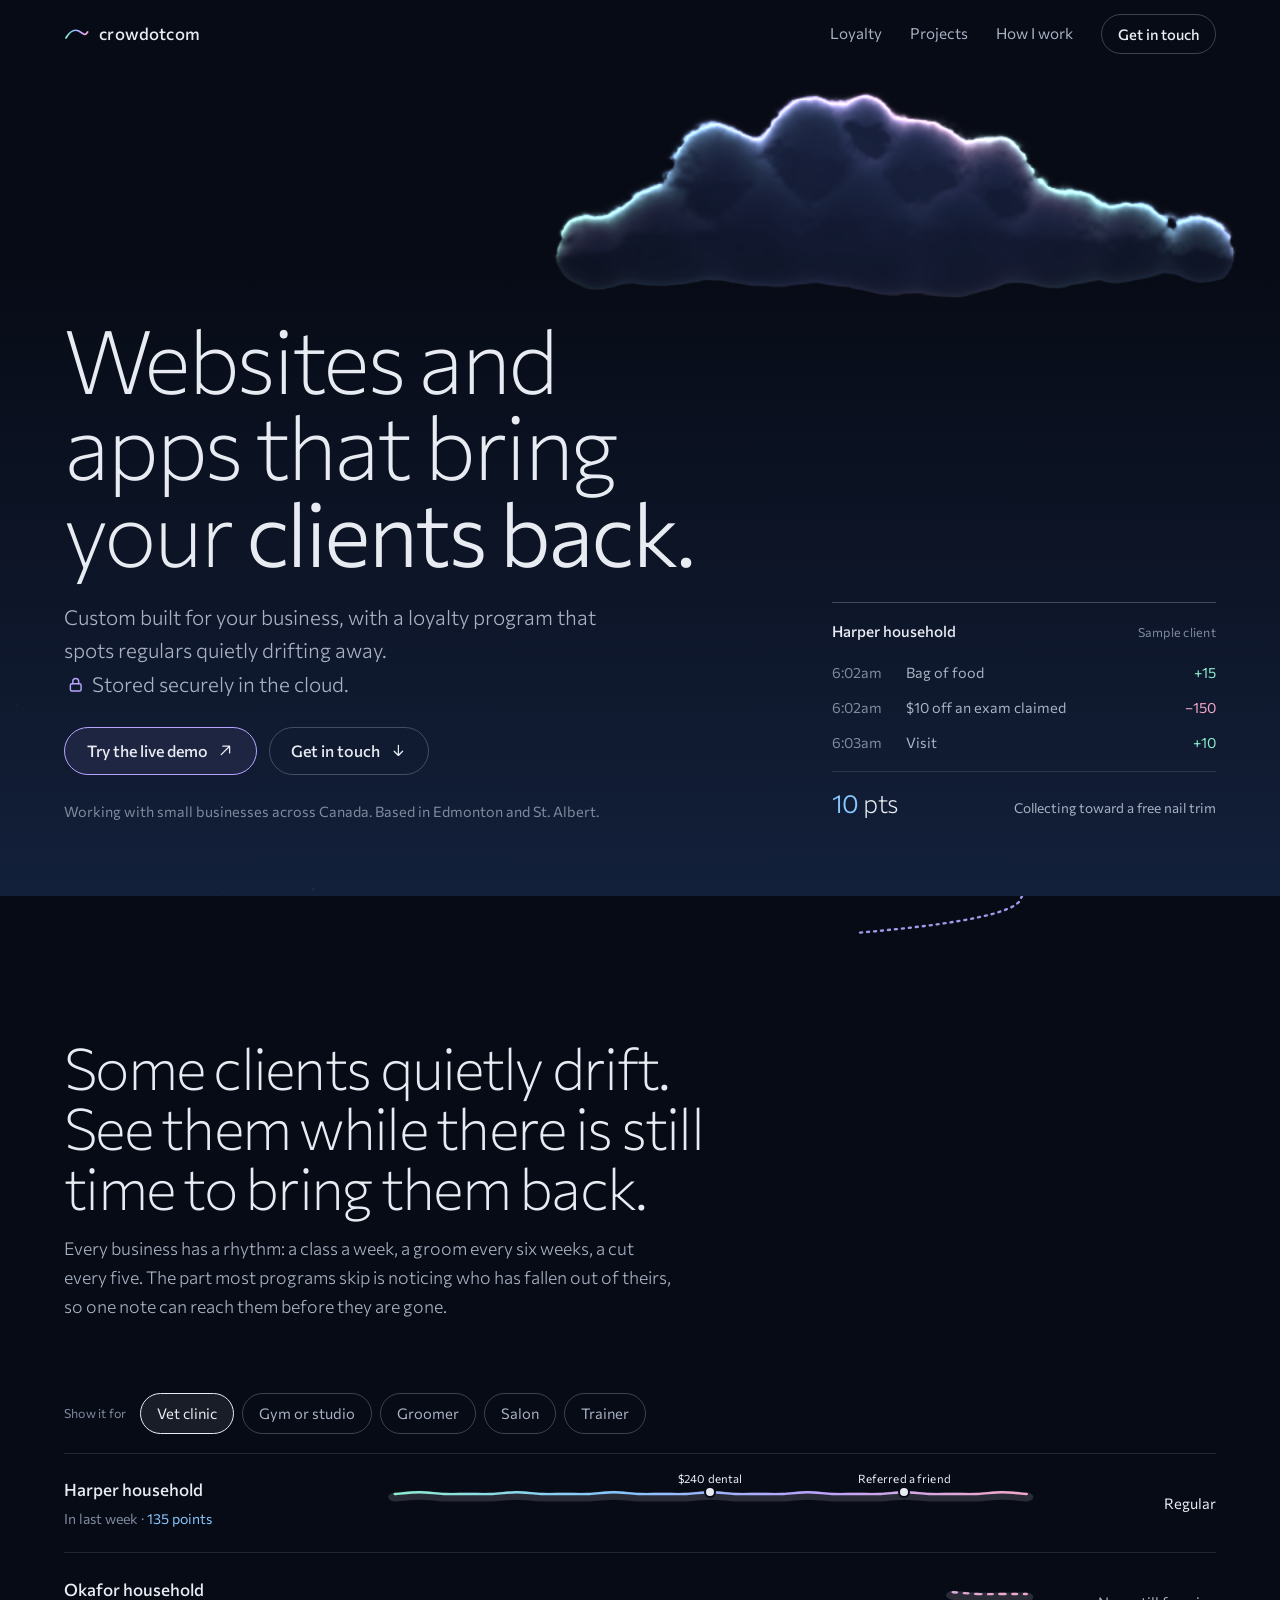
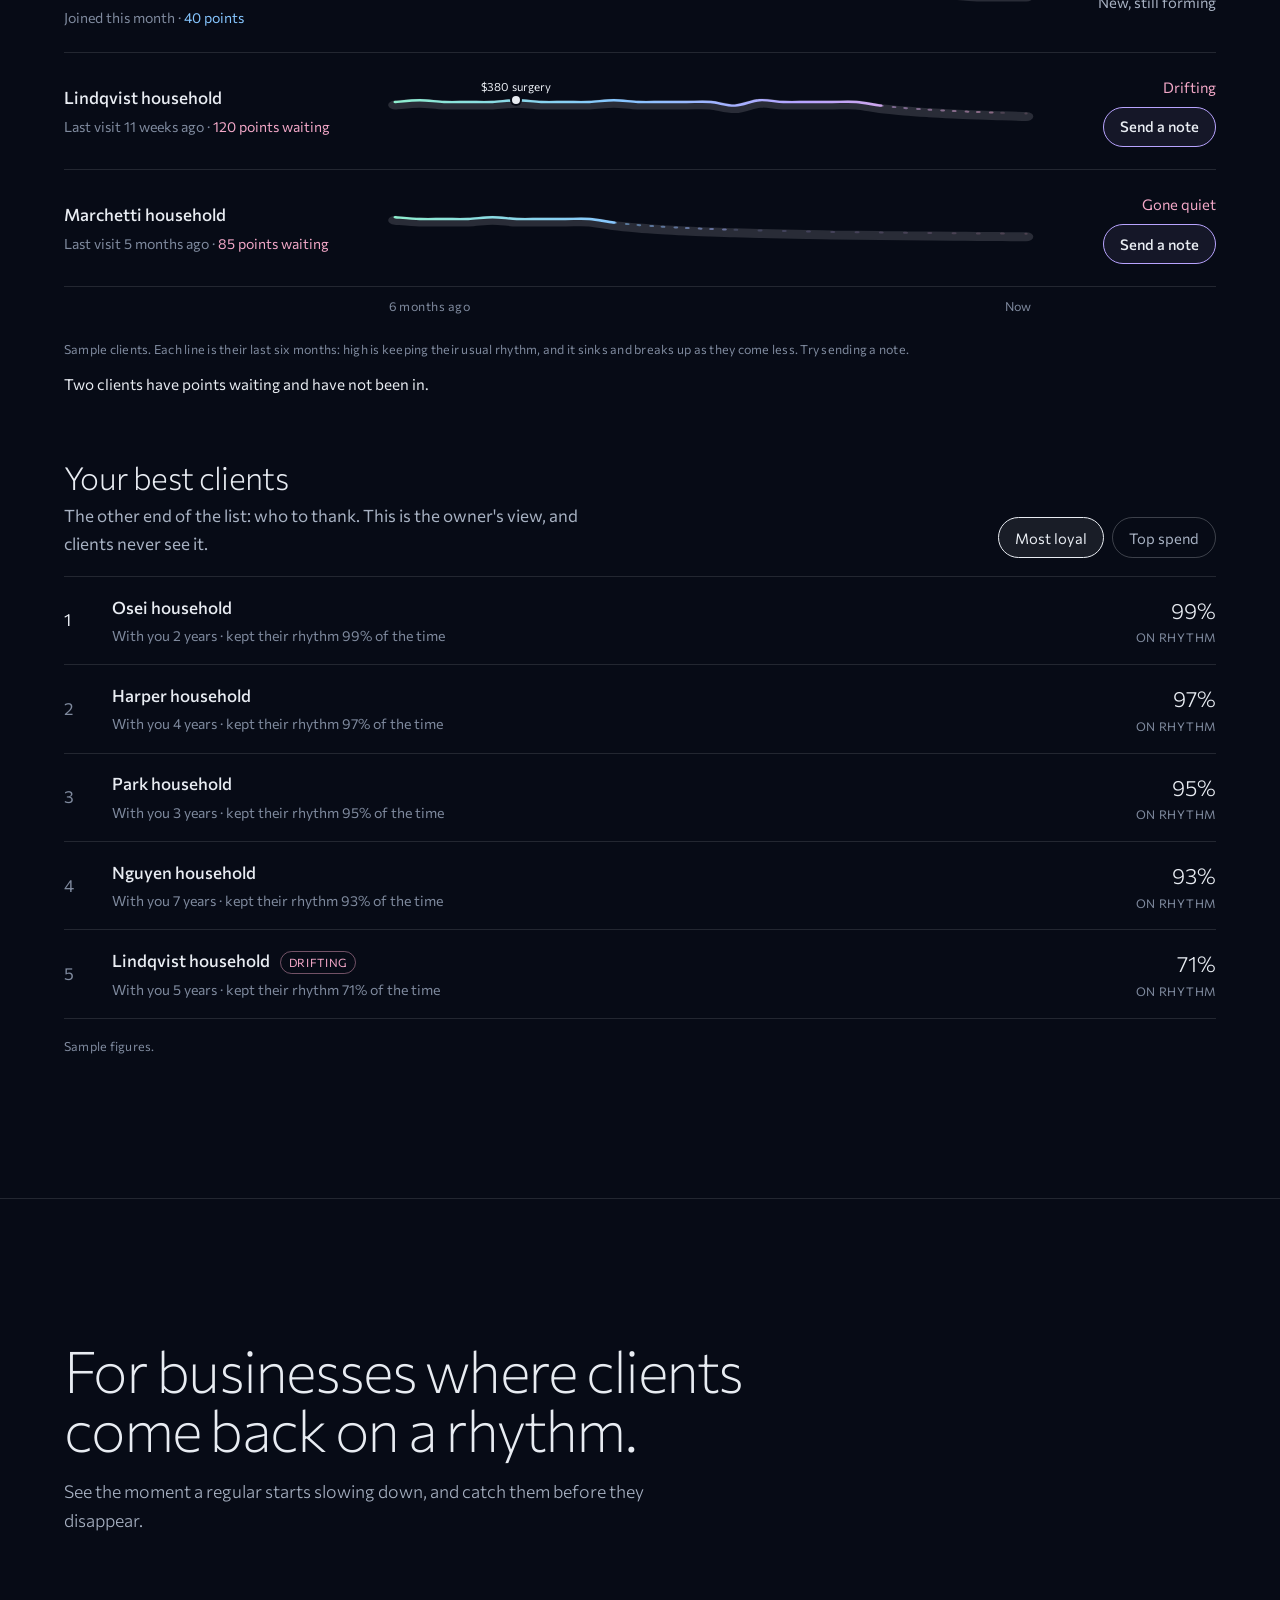
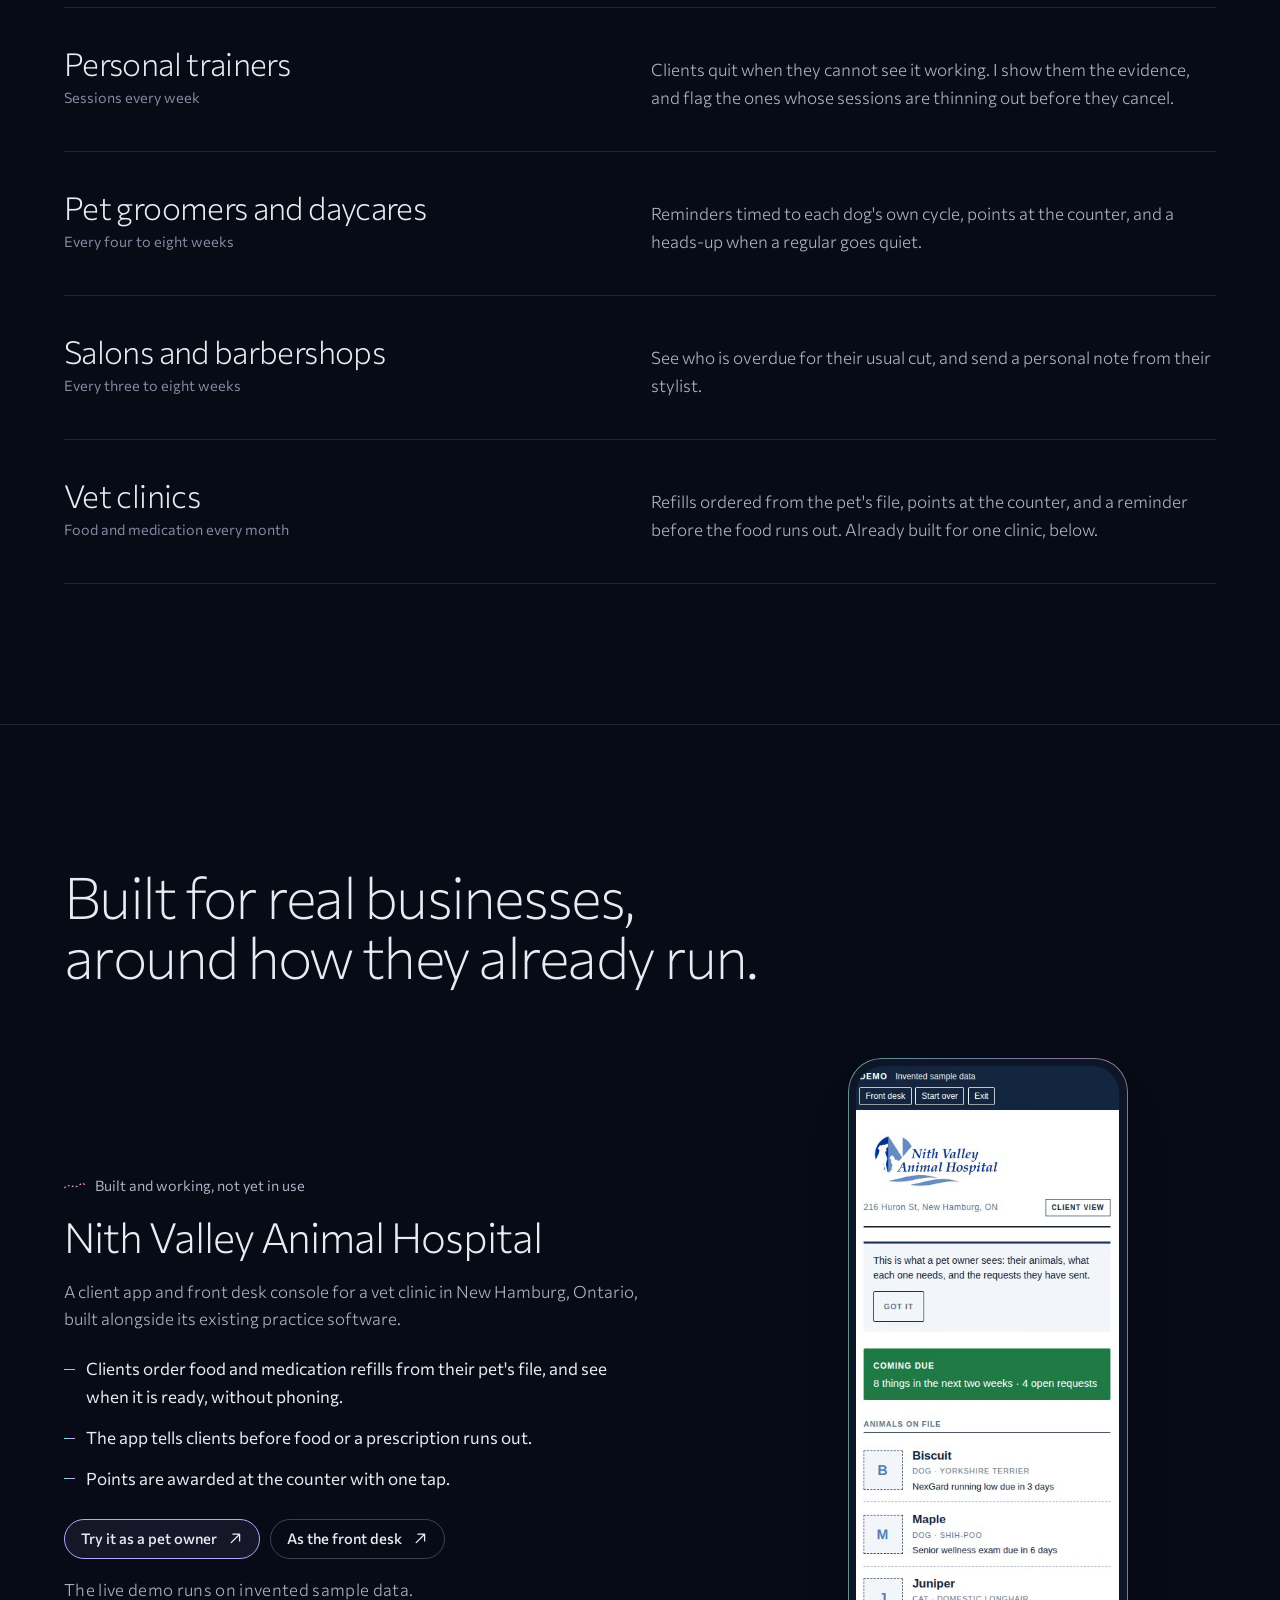
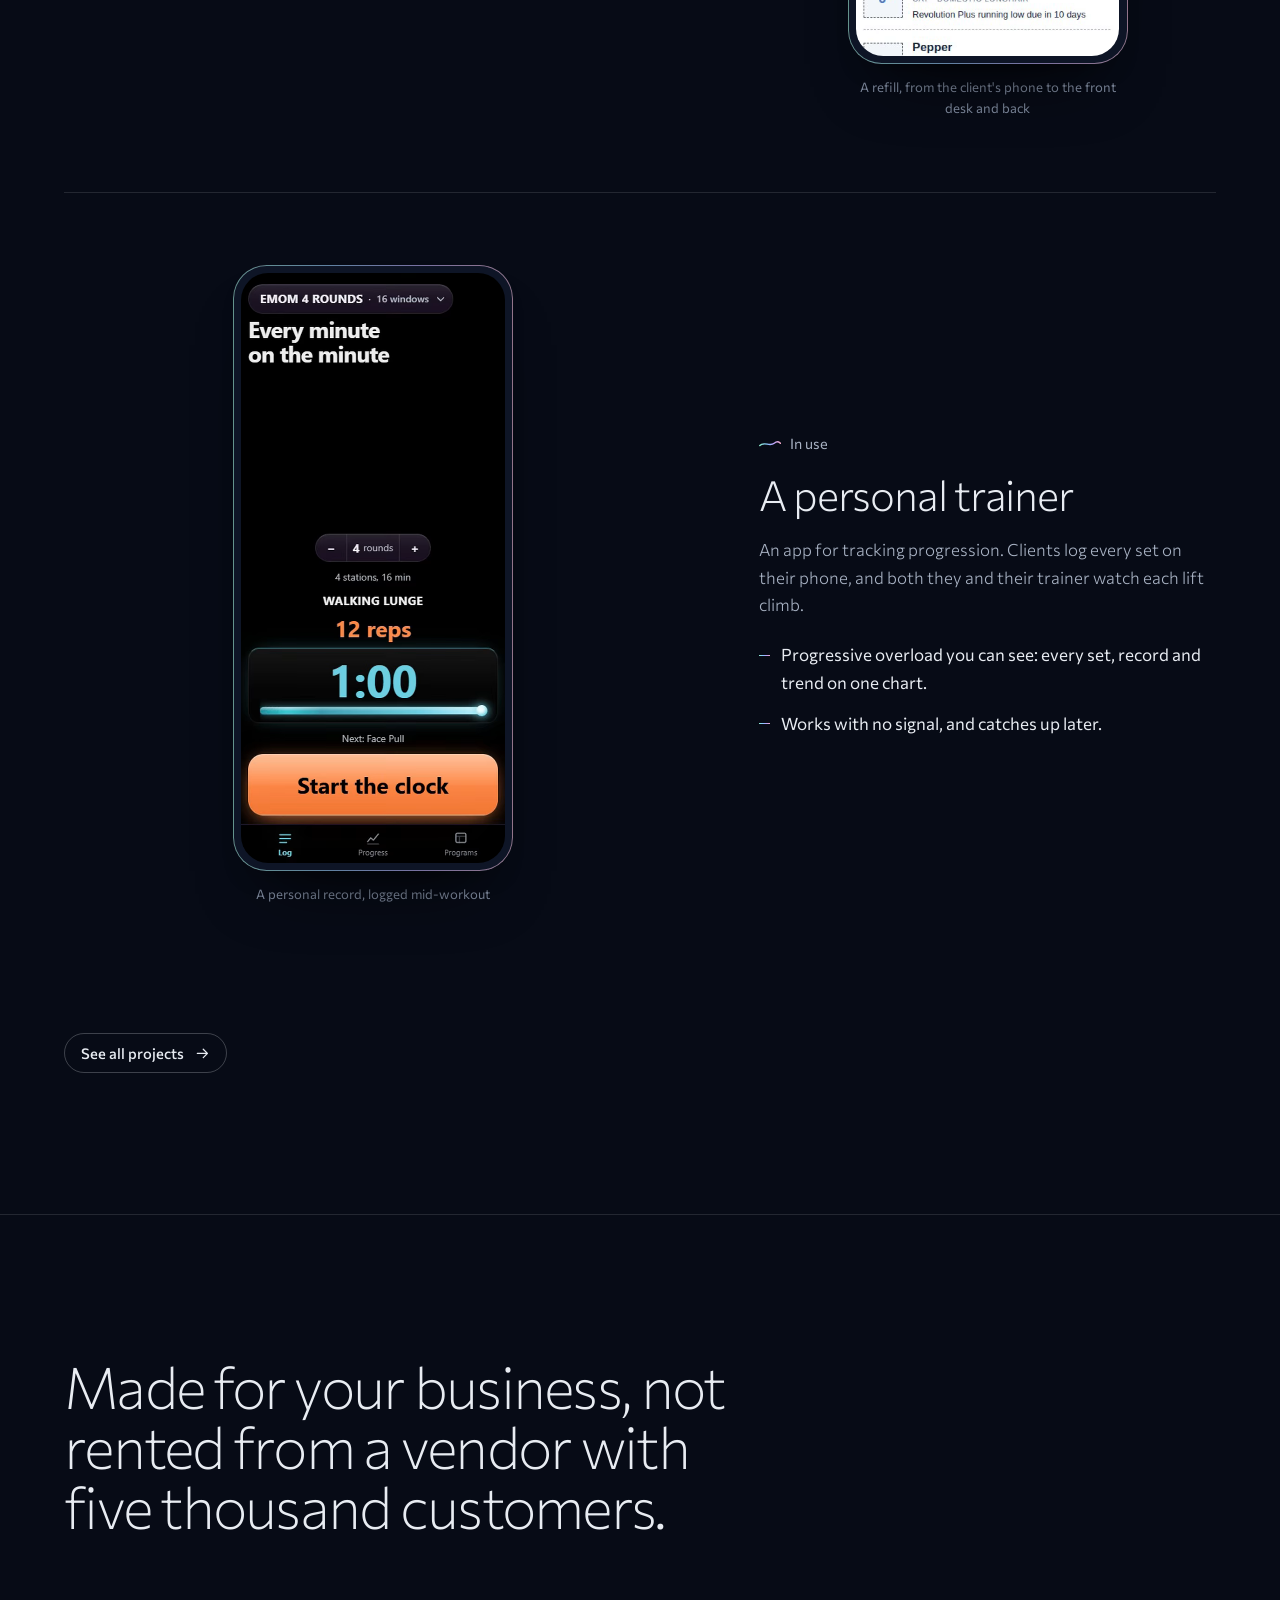
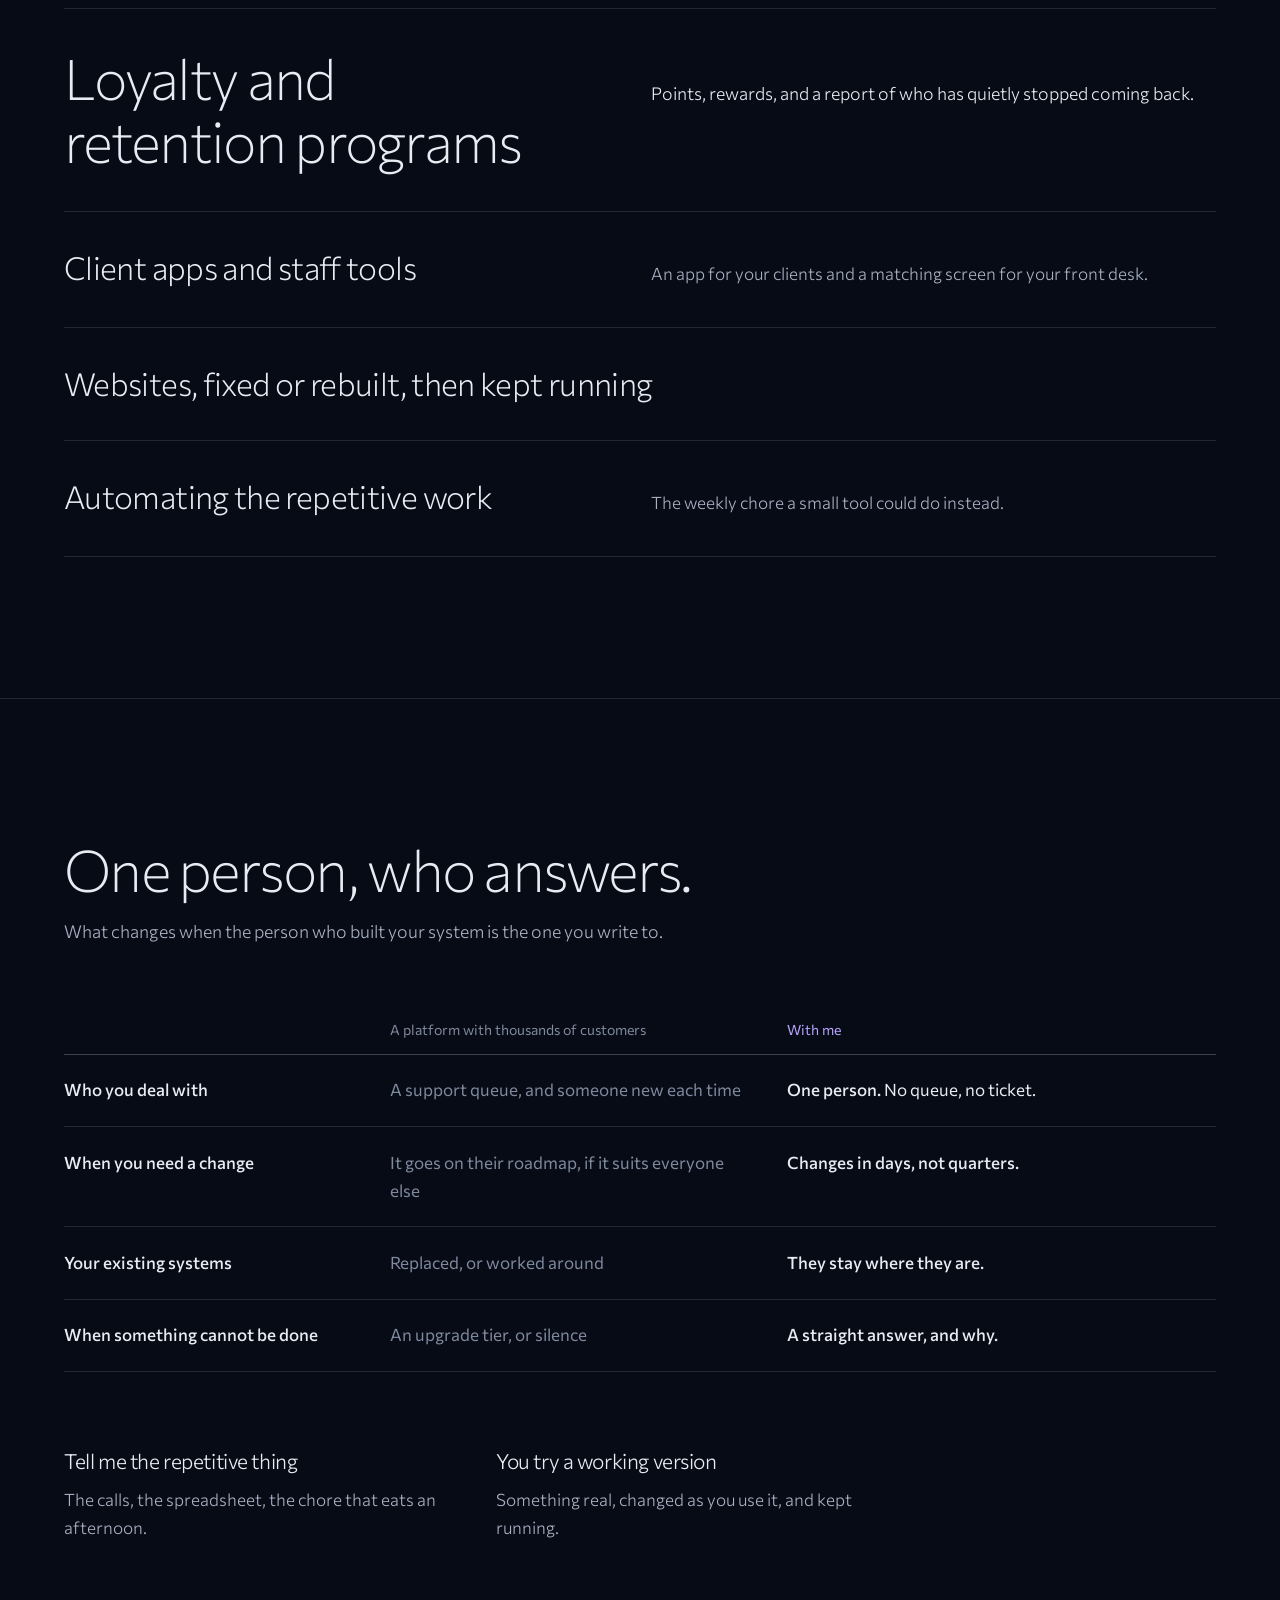
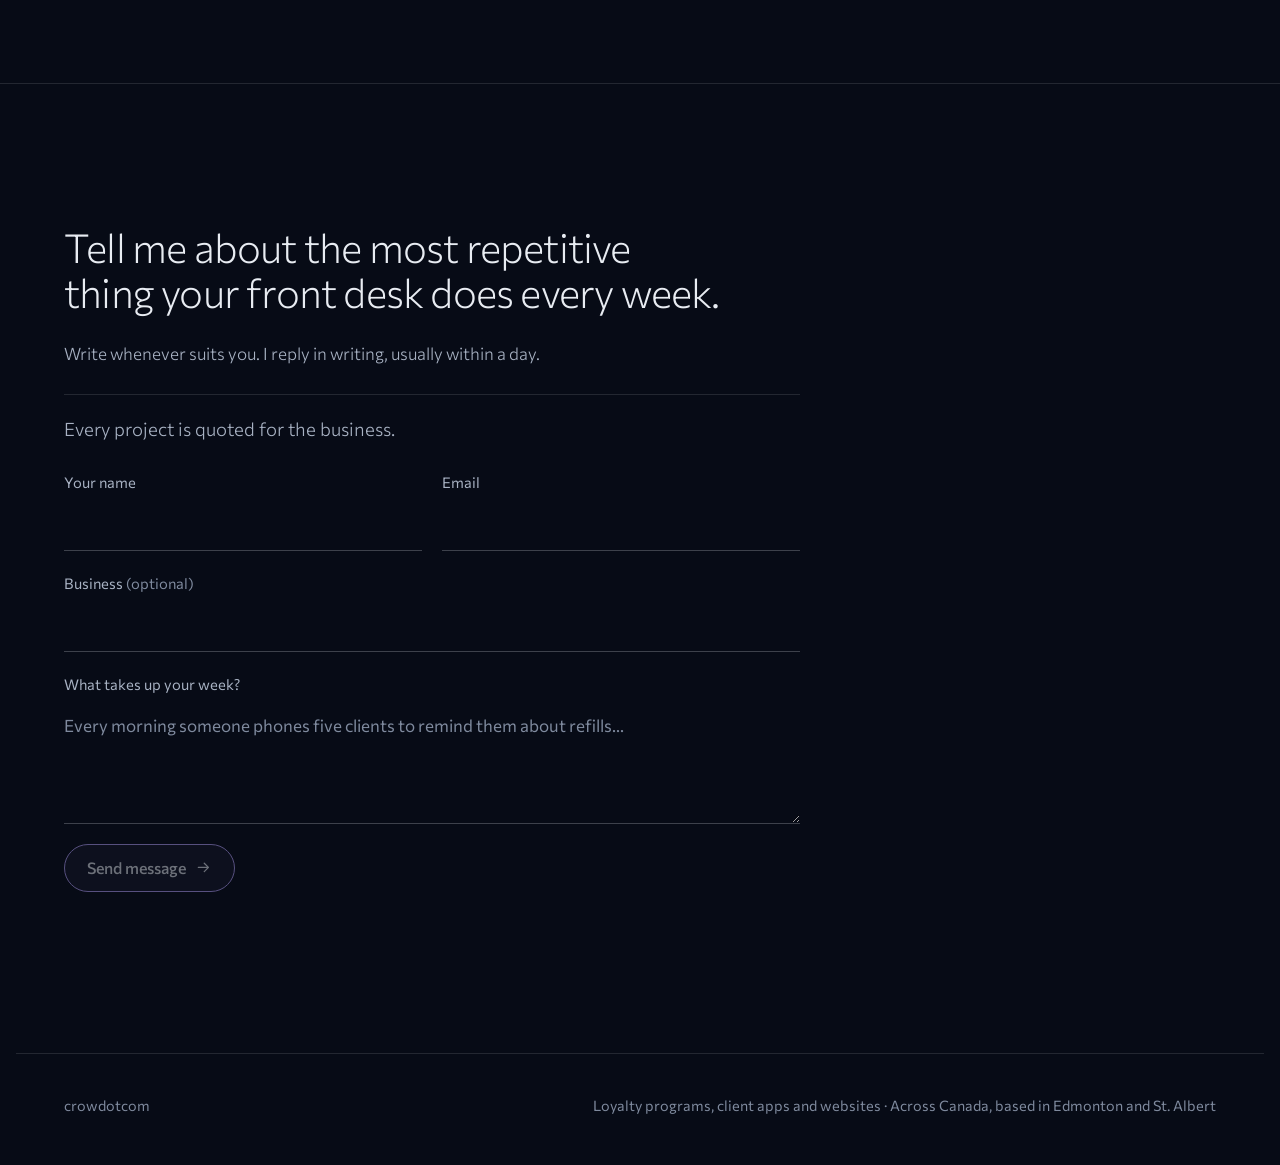
==== commit eb88e0ba: "Lead with websites and apps, trim the copy, keep stars off the text The headline now names what is s" ====
--- a/index.html
+++ b/index.html
@@ -29,6 +29,7 @@
     </linearGradient>
     <symbol id="i-arrow" viewBox="0 0 20 20"><path d="M4 10h11M11 5l5 5-5 5" fill="none" stroke="currentColor" stroke-width="1.5" stroke-linecap="round" stroke-linejoin="round"/></symbol>
     <symbol id="i-out" viewBox="0 0 20 20"><path d="M7 5h8v8M15 5 5 15" fill="none" stroke="currentColor" stroke-width="1.5" stroke-linecap="round" stroke-linejoin="round"/></symbol>
+    <symbol id="i-lock" viewBox="0 0 20 20"><rect x="4.5" y="9" width="11" height="7.5" rx="1.5" fill="none" stroke="currentColor" stroke-width="1.5"/><path d="M7 9V6.5a3 3 0 0 1 6 0V9" fill="none" stroke="currentColor" stroke-width="1.5" stroke-linecap="round"/></symbol>
     <symbol id="i-down" viewBox="0 0 20 20"><path d="M10 4v11M5 11l5 5 5-5" fill="none" stroke="currentColor" stroke-width="1.5" stroke-linecap="round" stroke-linejoin="round"/></symbol>
   </defs>
 </svg>
@@ -72,8 +73,8 @@
     <canvas id="sky" aria-hidden="true"></canvas>
     <div class="wrap">
       <div class="hero-copy">
-        <h1 id="hero-title">Loyalty that brings your <em>clients back.</em></h1>
-        <p class="lede">I spot the regulars who are quietly drifting away, and help you bring them back. Built around the software you already use, and run by the person who built it.</p>
+        <h1 id="hero-title">Websites and apps that bring your <em>clients back.</em></h1>
+        <p class="lede">Custom built for your business, with a loyalty program that spots regulars quietly drifting away. <span class="secure"><svg aria-hidden="true"><use href="#i-lock"/></svg>Stored securely in the cloud.</span></p>
         <div class="actions">
           <a class="act primary" href="https://crowdotwave.github.io/nith-valley-app/?demo=client" target="_blank" rel="noopener">Try the live demo <svg aria-hidden="true"><use href="#i-out"/></svg></a>
           <a class="act" href="#contact">Get in touch <svg aria-hidden="true"><use href="#i-down"/></svg></a>
@@ -155,12 +156,12 @@
     <div class="wrap">
       <div class="head">
         <h2 id="fits-title">For businesses where clients come back on a rhythm.</h2>
-        <p>If you can say how often a good client usually comes in, you can see when one stops. These are the businesses where that is easiest to see, and where one kept client pays for the work.</p>
+        <p>See the moment a regular starts slowing down, and catch them before they disappear.</p>
       </div>
       <ul class="offers fits">
         <li class="offer"><h3>Personal trainers<span>Sessions every week</span></h3><p>Clients quit when they cannot see it working. I show them the evidence, and flag the ones whose sessions are thinning out before they cancel.</p></li>
         <li class="offer"><h3>Pet groomers and daycares<span>Every four to eight weeks</span></h3><p>Reminders timed to each dog's own cycle, points at the counter, and a heads-up when a regular goes quiet.</p></li>
-        <li class="offer"><h3>Salons and barbershops<span>Every three to eight weeks</span></h3><p>Each client's own interval, a list of who is overdue, and a note from their stylist instead of one more automated text.</p></li>
+        <li class="offer"><h3>Salons and barbershops<span>Every three to eight weeks</span></h3><p>See who is overdue for their usual cut, and send a personal note from their stylist.</p></li>
         <li class="offer"><h3>Vet clinics<span>Food and medication every month</span></h3><p>Refills ordered from the pet's file, points at the counter, and a reminder before the food runs out. Already built for one clinic, below.</p></li>
       </ul>
     </div>
@@ -238,7 +239,7 @@
       <ul class="offers">
         <li class="offer lead"><h3>Loyalty and retention programs</h3><p>Points, rewards, and a report of who has quietly stopped coming back.</p></li>
         <li class="offer"><h3>Client apps and staff tools</h3><p>An app for your clients and a matching screen for your front desk.</p></li>
-        <li class="offer"><h3>Websites, fixed or rebuilt, then kept running</h3><p>The right address, phone numbers you can tap, and pages that do not break.</p></li>
+        <li class="offer"><h3>Websites, fixed or rebuilt, then kept running</h3></li>
         <li class="offer"><h3>Automating the repetitive work</h3><p>The weekly chore a small tool could do instead.</p></li>
       </ul>
     </div>
@@ -258,10 +259,9 @@
         <div class="versus-row" role="row"><span class="versus-q" role="rowheader">When something cannot be done</span><span class="versus-them" role="cell">An upgrade tier, or silence</span><span class="versus-me" role="cell"><b>A straight answer, and why.</b></span></div>
       </div>
 
-      <!-- [DECIDE] New copy, not in the brief: confirm these three steps match how Chris wants to start. -->
+      <!-- [DECIDE] New copy, not in the brief: confirm these two steps match how Chris wants to start. -->
       <div class="start">
         <div><h3>Tell me the repetitive thing</h3><p>The calls, the spreadsheet, the chore that eats an afternoon.</p></div>
-        <div><h3>I work out how it fits</h3><p>What you already use stays.</p></div>
         <div><h3>You try a working version</h3><p>Something real, changed as you use it, and kept running.</p></div>
       </div>
     </div>
@@ -315,7 +315,9 @@
   /* The sky ----------------------------------------------------------------
      A cloud at night rendered in WebGL: a cumulus bank of rounded billows,
      dark against a pale patch of sky, lined along its top in silver that
-     turns iridescent, and hiding the stars behind it. Drawn at a
+     turns iridescent, and hiding the stars behind it. Stars also keep
+     clear of every line of text and every control, so nothing sparkles
+     between the words. Drawn at a
      capped resolution and frame rate, paused off screen and in a hidden tab,
      and drawn once as a still for reduced motion. Without WebGL the CSS
      night gradient behind it stands alone. */
@@ -330,6 +332,9 @@
       // cloud: where the middle of the cloud's base sits (canvas pixels, y up) and how many pixels
       // one unit of cloud is. One unit is roughly the height of a middling billow.
       uniform vec2 res; uniform float t; uniform vec3 cloud;
+      // keep: boxes the stars stay out of, as centre and half size in canvas pixels. pad: the
+      // soft margin around each one.
+      uniform vec4 keep[KEEP]; uniform float pad;
       float h(vec2 p){ return fract(sin(dot(p, vec2(127.1, 311.7))) * 43758.5453); }
       float n(vec2 p){ vec2 i = floor(p), f = fract(p); vec2 u = f*f*(3.0-2.0*f);
         return mix(mix(h(i), h(i+vec2(1,0)), u.x), mix(h(i+vec2(0,1)), h(i+vec2(1,1)), u.x), u.y); }
@@ -379,6 +384,12 @@
         vec2 cell = floor(px / 2.0);
         float s = h(cell);
         float star = step(0.9965, s) * (0.35 + 0.65 * h(cell + 3.1)) * (0.8 + 0.2 * sin(t * 1.3 + s * 60.0));
+        if (star > 0.0) {
+          for (int i = 0; i < KEEP; i++) {
+            vec2 q = abs(px - keep[i].xy) - keep[i].zw;
+            star *= smoothstep(0.0, pad, length(max(q, 0.0)) + min(max(q.x, q.y), 0.0));
+          }
+        }
 
         float d0 = shape(c);
         float cover = 0.0;
@@ -414,7 +425,8 @@
       }`;
 
     const compile = (type, src) => { const s = gl.createShader(type); gl.shaderSource(s, src); gl.compileShader(s); return gl.getShaderParameter(s, gl.COMPILE_STATUS) ? s : null; };
-    const v = compile(gl.VERTEX_SHADER, vs), f = compile(gl.FRAGMENT_SHADER, fs);
+    const KEEP = 24;
+    const v = compile(gl.VERTEX_SHADER, vs), f = compile(gl.FRAGMENT_SHADER, `#define KEEP ${KEEP}\n` + fs);
     if (!v || !f) return;
     const prog = gl.createProgram(); gl.attachShader(prog, v); gl.attachShader(prog, f); gl.linkProgram(prog);
     if (!gl.getProgramParameter(prog, gl.LINK_STATUS)) return;
@@ -423,6 +435,8 @@
     gl.bufferData(gl.ARRAY_BUFFER, new Float32Array([-1, -1, 1, -1, -1, 1, 1, 1]), gl.STATIC_DRAW);
     const loc = gl.getAttribLocation(prog, "p"); gl.enableVertexAttribArray(loc); gl.vertexAttribPointer(loc, 2, gl.FLOAT, false, 0, 0);
     const uRes = gl.getUniformLocation(prog, "res"), uT = gl.getUniformLocation(prog, "t"), uCloud = gl.getUniformLocation(prog, "cloud");
+    const uKeep = gl.getUniformLocation(prog, "keep"), uPad = gl.getUniformLocation(prog, "pad");
+    const keepData = new Float32Array(KEEP * 4);
     gl.enable(gl.BLEND); gl.blendFunc(gl.SRC_ALPHA, gl.ONE_MINUS_SRC_ALPHA);
 
     const scale = Math.min(window.devicePixelRatio || 1, 1.25) * 0.75;
@@ -446,6 +460,37 @@
       const unit = Math.max(28, Math.min((floor - ceiling) / 1.72, cw * 0.92 / 6));
       const base = floor - Math.max(0, (floor - ceiling - unit * 1.72) / 2);
       gl.uniform3f(uCloud, cw * (wide ? 0.69 : 0.5) * k, (ch - base) * k, unit * k);
+      clear(top, ch, k);
+    }
+    // The boxes the stars stay out of: each line of text on its own (so the sky between short
+    // lines still has stars), and whole boxes for the buttons, the nav and the points panel.
+    // Measured every frame, since the nav stays put while the hero scrolls under it.
+    const textOf = ["#hero-title", ".hero-copy .lede", ".hero-copy .where", ".top .brand", ".nav a:not(.act)"];
+    const boxOf = [".hero-copy .act", ".nav .act", ".observe"];
+    function lines(el) {
+      const r = document.createRange(); r.selectNodeContents(el);
+      const out = [];
+      for (const b of r.getClientRects()) {
+        if (b.width < 1 || b.height < 1) continue;
+        const row = out.find((o) => b.top < o.bottom - 2 && b.bottom > o.top + 2);
+        if (row) { row.left = Math.min(row.left, b.left); row.right = Math.max(row.right, b.right); row.top = Math.min(row.top, b.top); row.bottom = Math.max(row.bottom, b.bottom); }
+        else out.push({ left: b.left, right: b.right, top: b.top, bottom: b.bottom });
+      }
+      return out;
+    }
+    function clear(top, ch, k) {
+      const boxes = [];
+      for (const s of textOf) document.querySelectorAll(s).forEach((el) => boxes.push(...lines(el)));
+      for (const s of boxOf) document.querySelectorAll(s).forEach((el) => boxes.push(el.getBoundingClientRect()));
+      const left = canvas.getBoundingClientRect().left, grow = 12;
+      // Unused slots: an empty box far off canvas. Kept small so a phone's 16-bit floats hold it.
+      for (let i = 0; i < KEEP; i++) keepData.set([-8000, -8000, 0, 0], i * 4);
+      boxes.slice(0, KEEP).forEach((b, i) => {
+        const cx = (b.left + b.right) / 2 - left, cy = (b.top + b.bottom) / 2 - top;
+        keepData.set([cx * k, (ch - cy) * k, ((b.right - b.left) / 2 + grow) * k, ((b.bottom - b.top) / 2 + grow) * k], i * 4);
+      });
+      gl.uniform4fv(uKeep, keepData);
+      gl.uniform1f(uPad, 22 * k);
     }
     const start = performance.now();
     function draw(now) {
--- a/assets/site.css
+++ b/assets/site.css
@@ -117,6 +117,8 @@
 }
 .hero-copy h1 em { font-style: normal; font-weight: 300; }
 .hero-copy .lede { font-size: clamp(1.08rem, 1rem + .35vw, 1.3rem); color: var(--mist); max-width: 34rem; font-weight: 300; }
+.secure { white-space: nowrap; }
+.secure svg { width: .95em; height: .95em; margin: 0 .3em 0 .1em; vertical-align: -.1em; color: var(--violet); }
 .actions { display: flex; flex-wrap: wrap; gap: .75rem; }
 .where { font-size: .9rem; color: var(--faint); }
 
@@ -293,6 +295,7 @@
 @media (max-width: 48rem) { .offer { grid-template-columns: 1fr; } }
 .offer h3 { font-size: clamp(1.4rem, 1.1rem + 1.1vw, 2rem); font-weight: 250; line-height: 1.12; }
 .offer p { color: var(--mist); font-weight: 300; }
+.offer h3:only-child { grid-column: 1 / -1; }
 .offer.lead h3 { font-size: clamp(2rem, 1.2rem + 3vw, 3.5rem); font-weight: 200; letter-spacing: -.03em; }
 .offer.lead p { color: var(--silver); font-size: 1.1rem; }
 
@@ -311,7 +314,7 @@
   .versus-them::before { content: "Rented platform: "; color: var(--faint); }
   .versus-me::before { content: "With me: "; color: var(--violet); }
 }
-.start { margin-top: clamp(3rem, 6vw, 4.5rem); display: grid; grid-template-columns: repeat(3, minmax(0, 1fr)); gap: 2rem; }
+.start { margin-top: clamp(3rem, 6vw, 4.5rem); display: grid; grid-template-columns: repeat(2, minmax(0, 1fr)); gap: 2rem; max-width: 52rem; }
 @media (max-width: 52rem) { .start { grid-template-columns: 1fr; gap: 1.5rem; } }
 .start div { display: grid; gap: .5rem; align-content: start; }
 .start h3 { font-size: 1.3rem; font-weight: 300; }
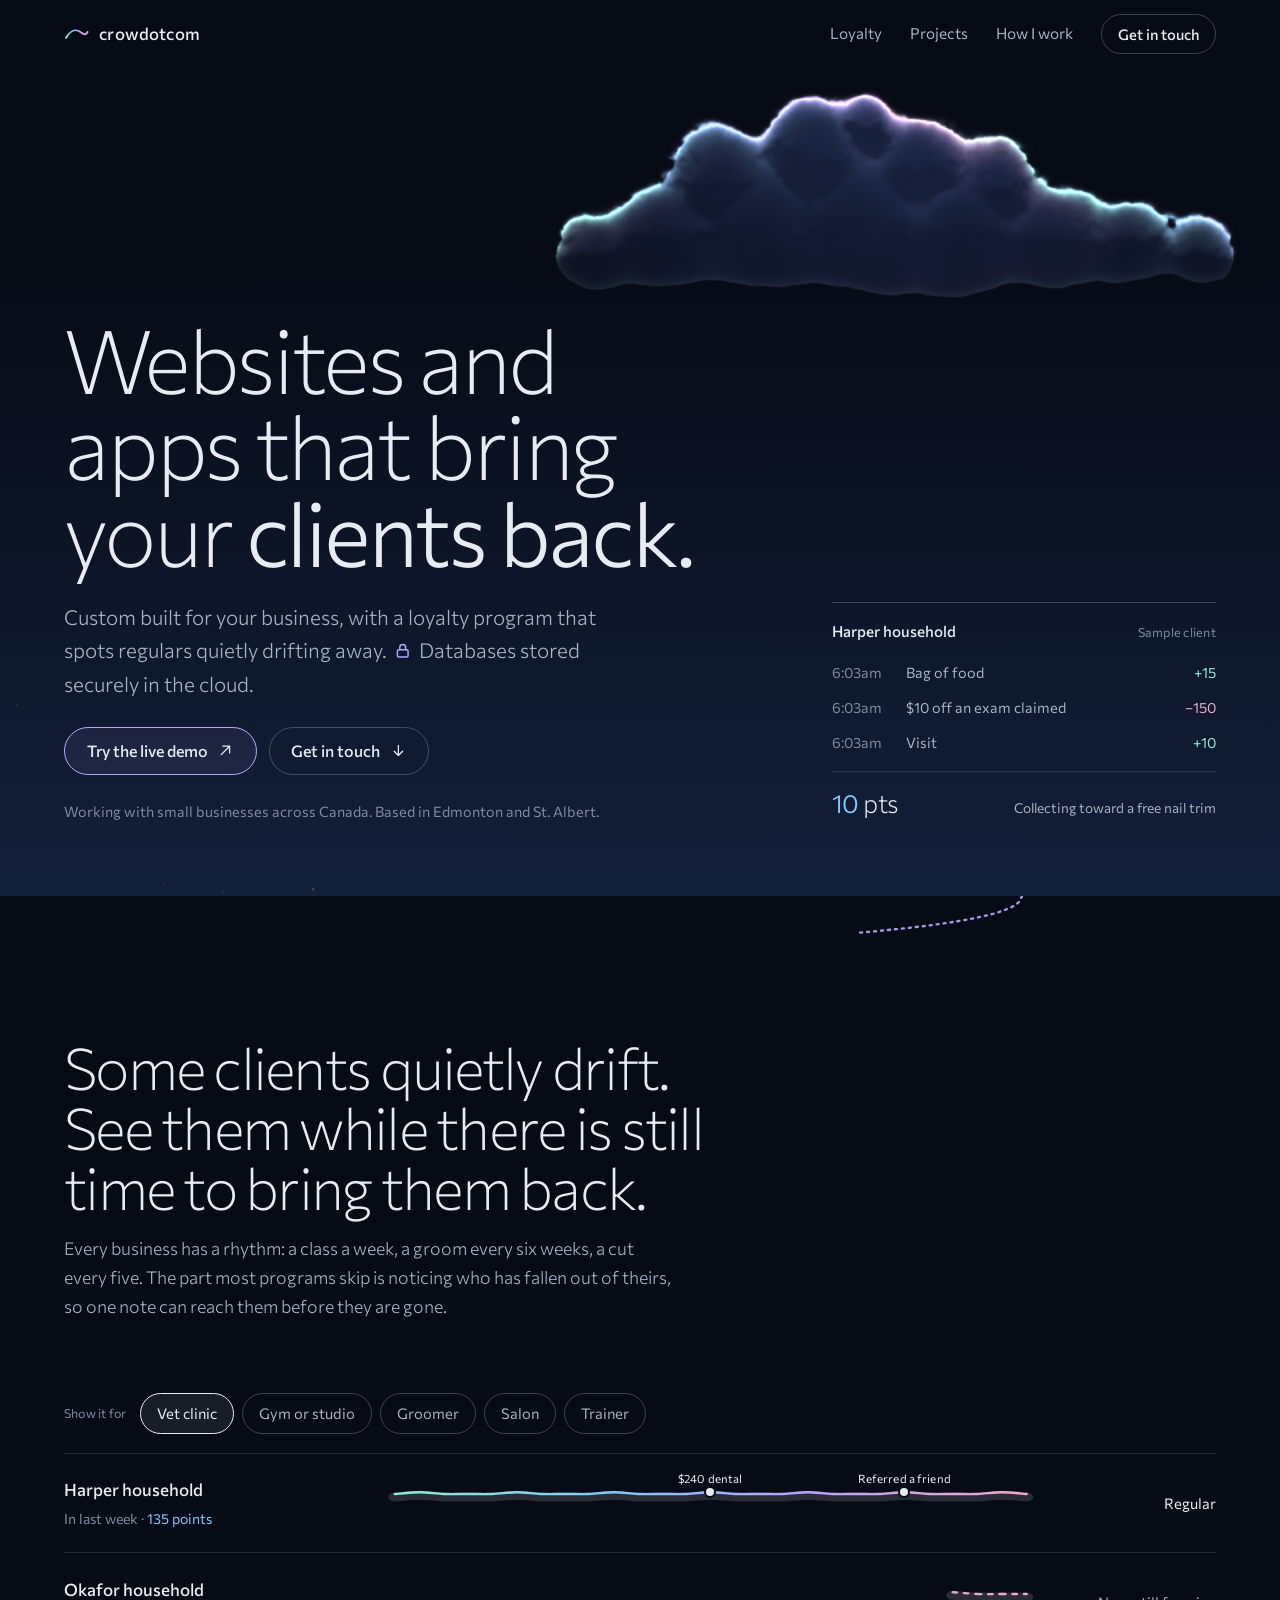
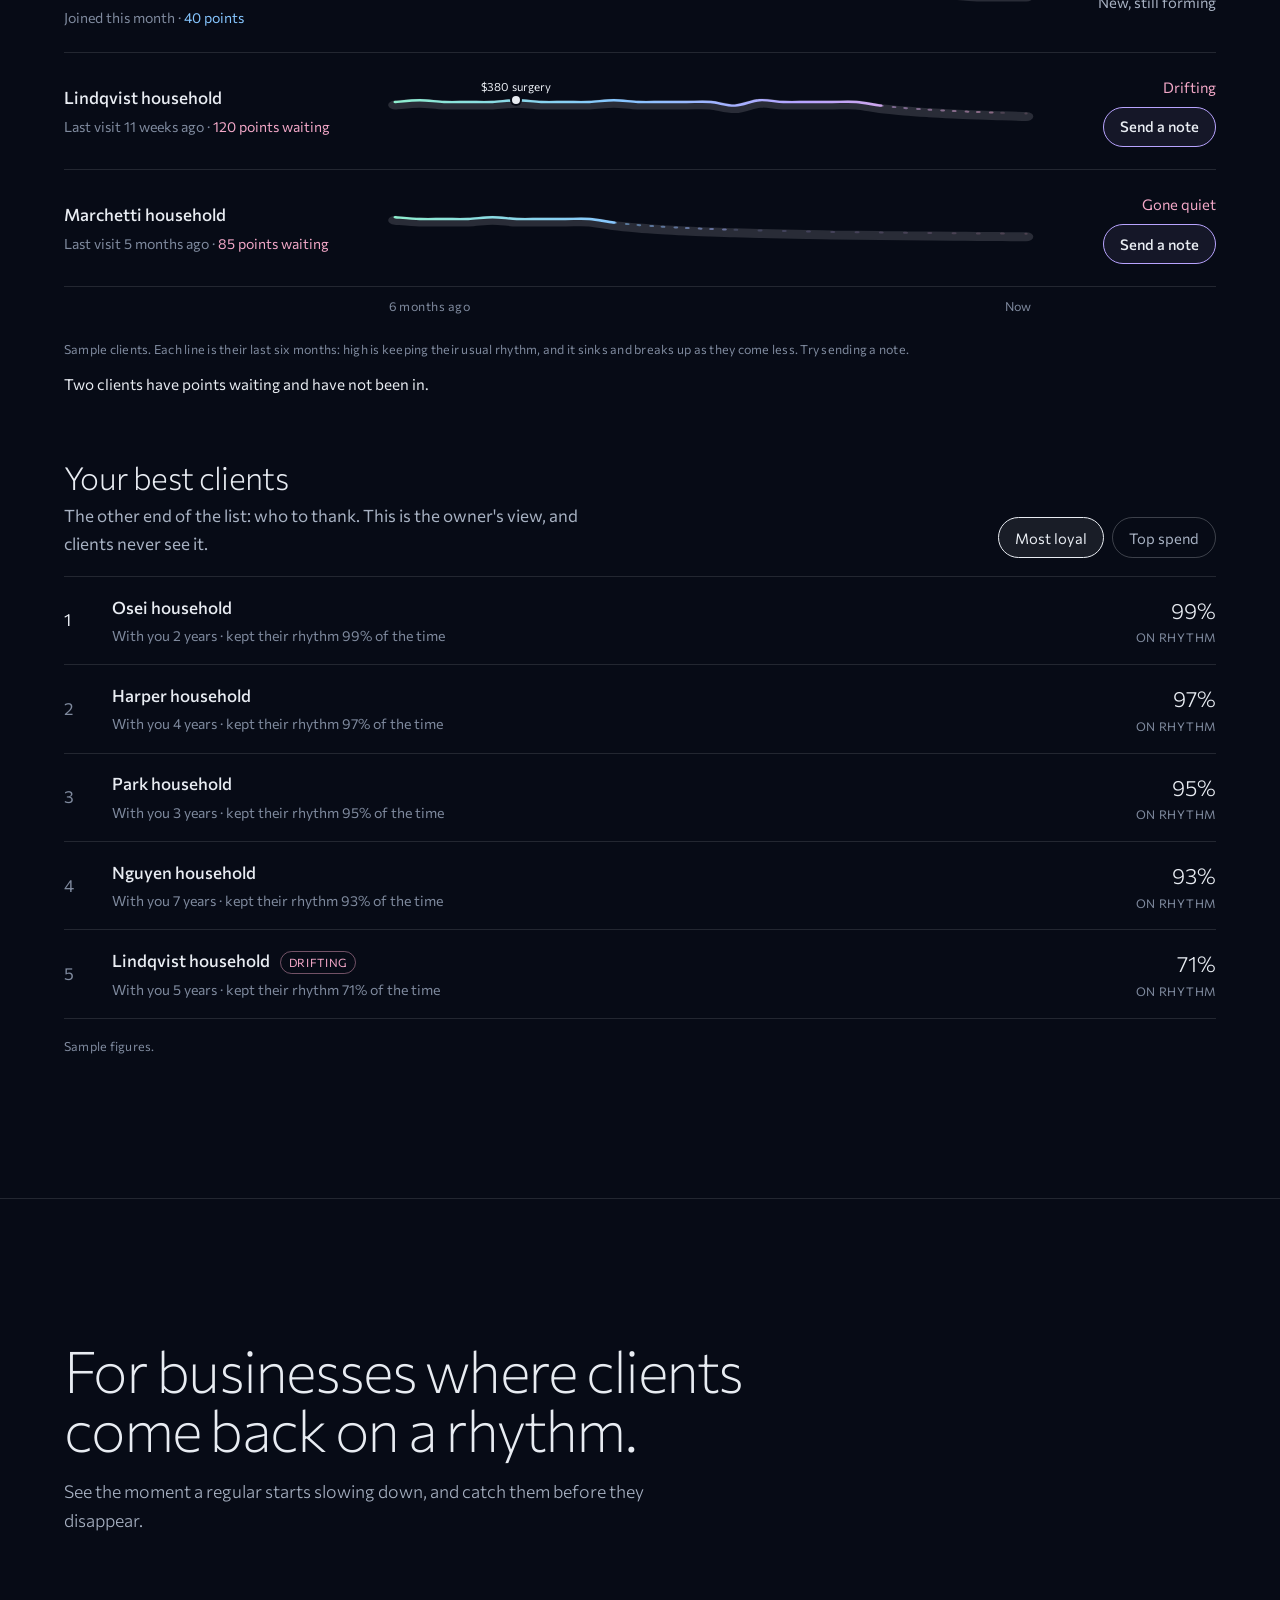
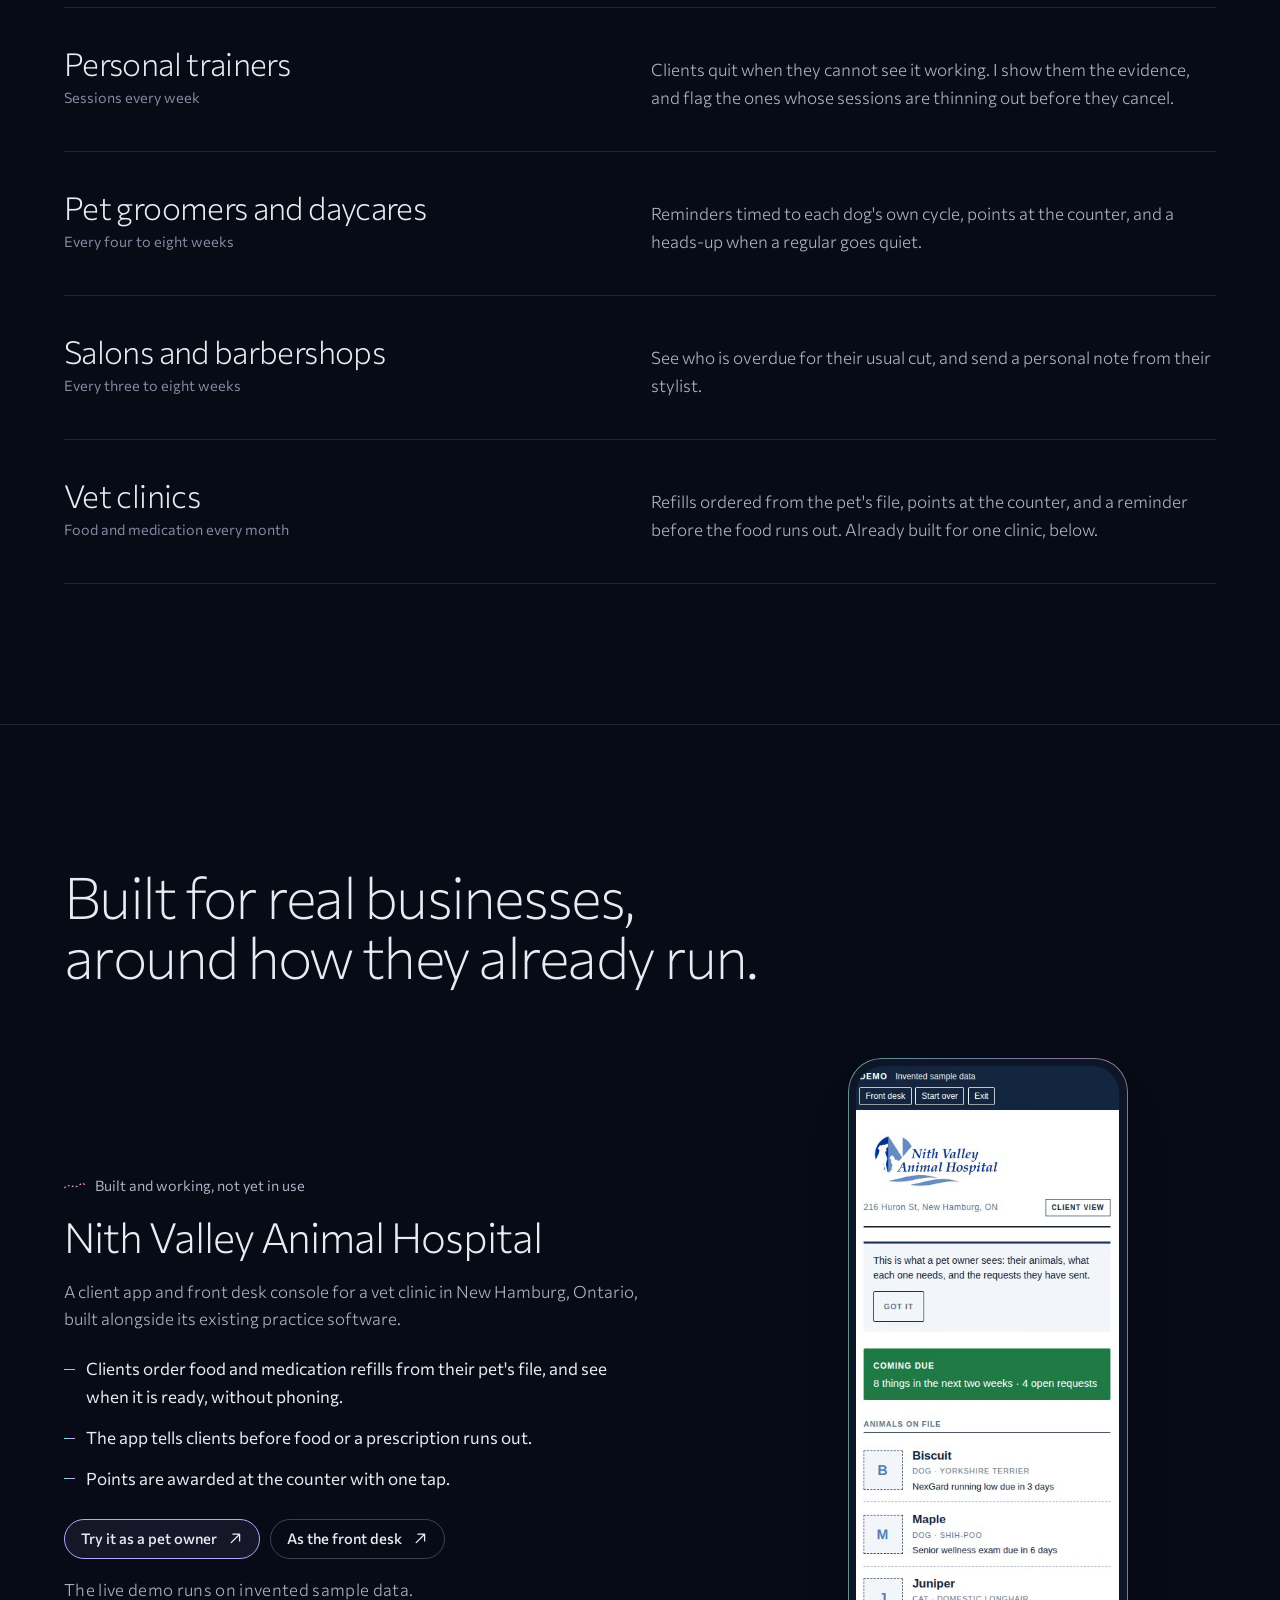
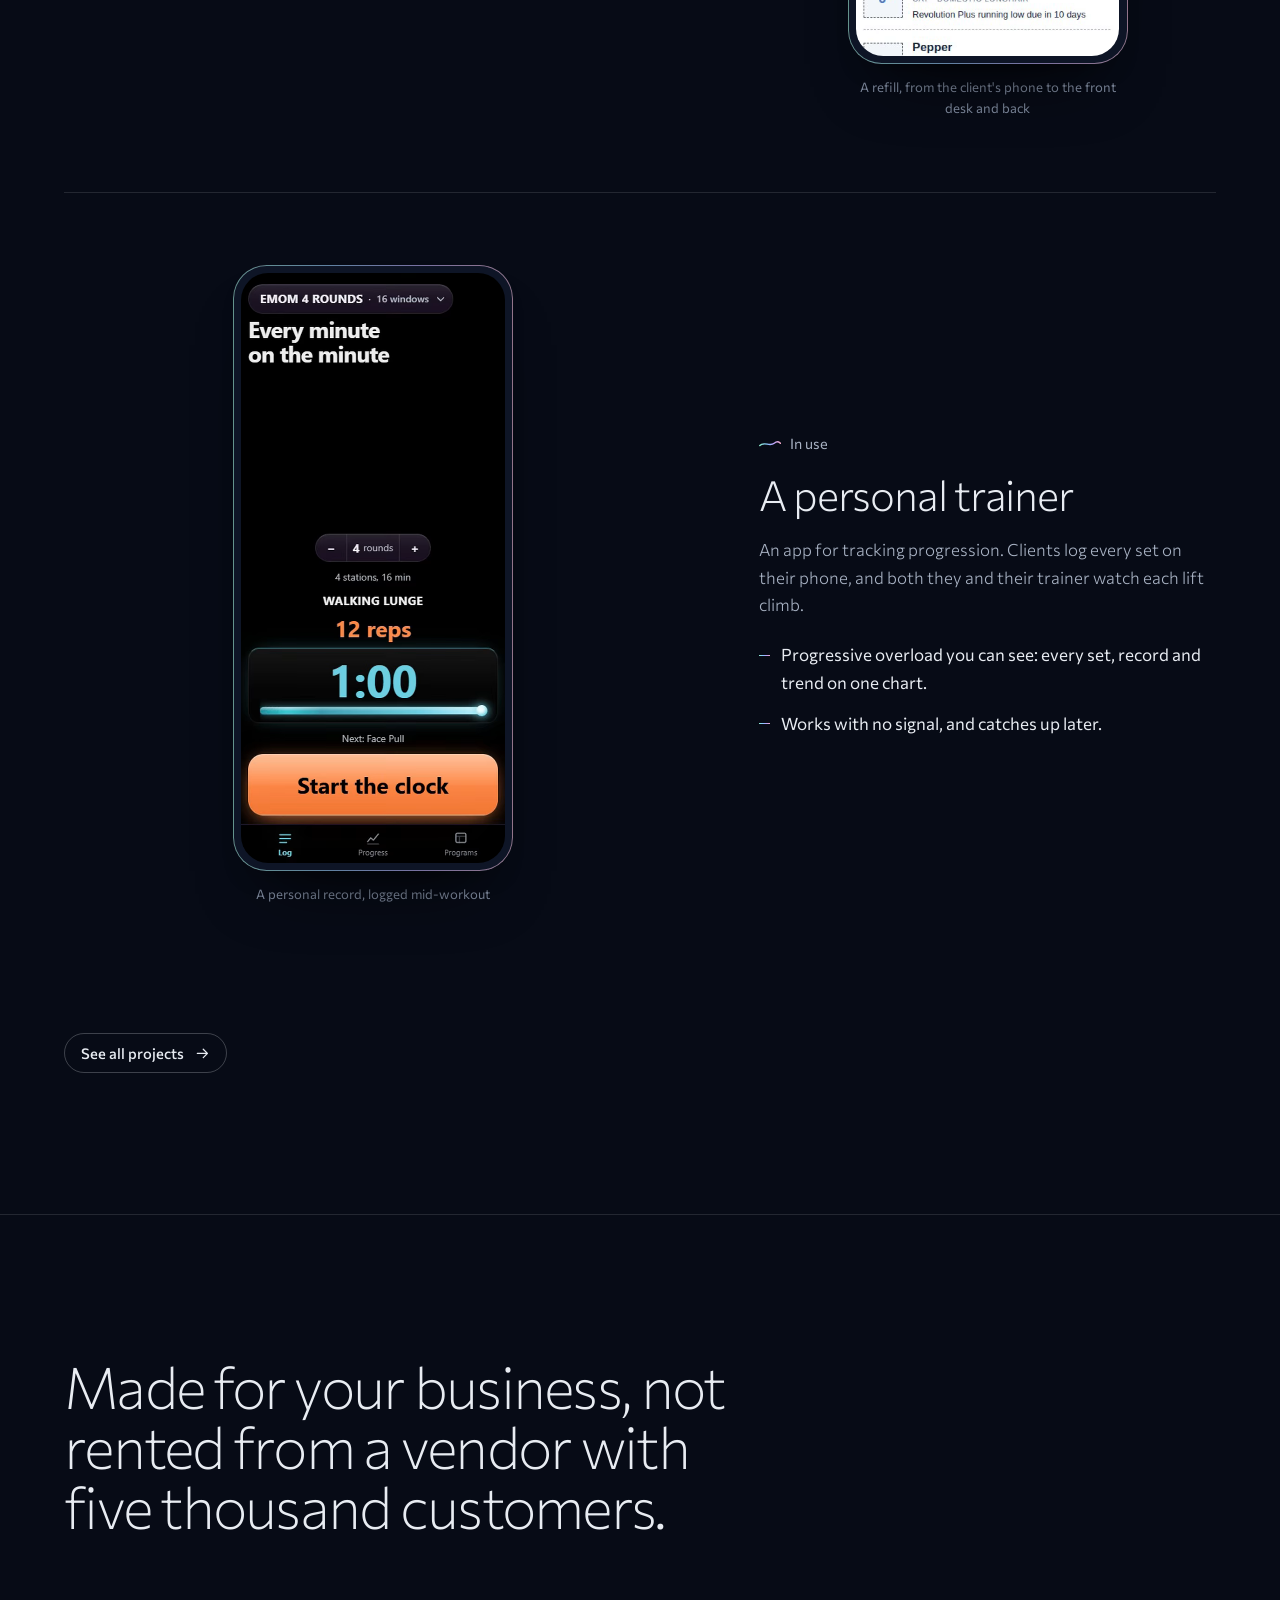
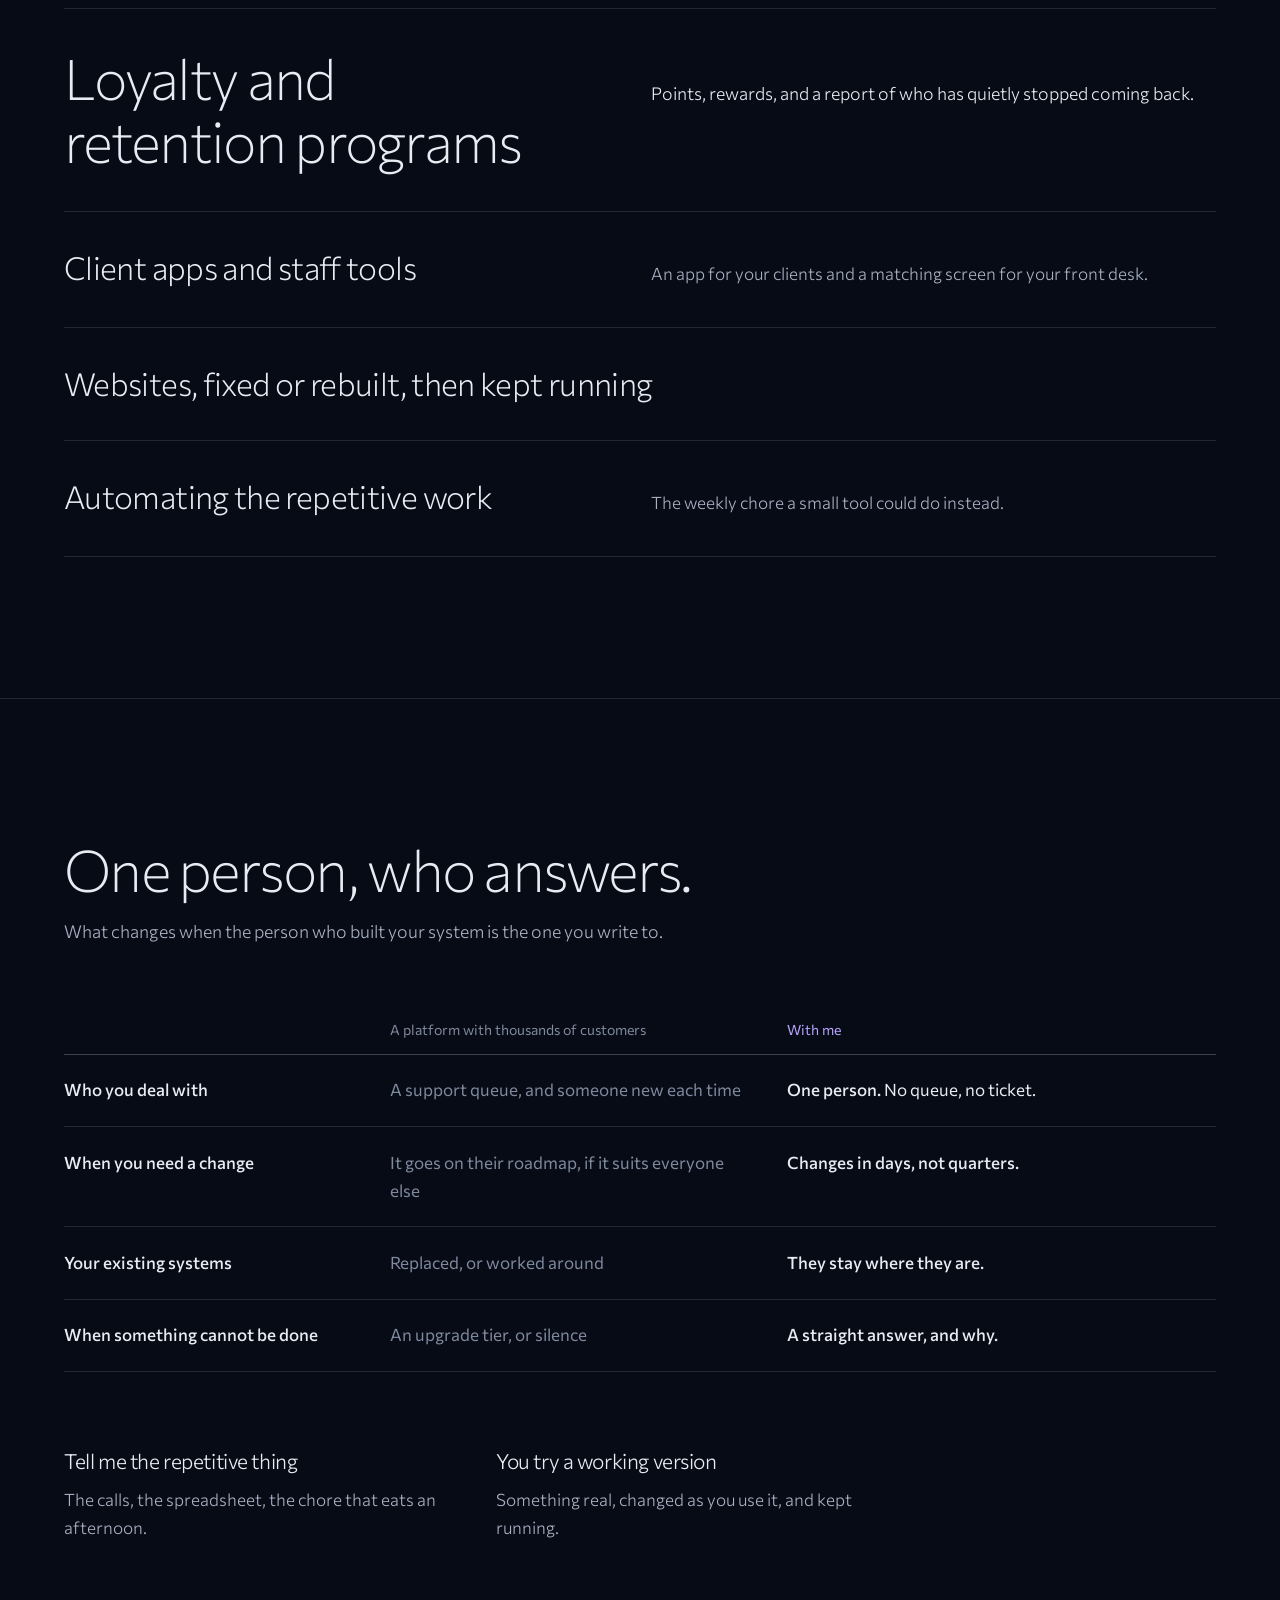
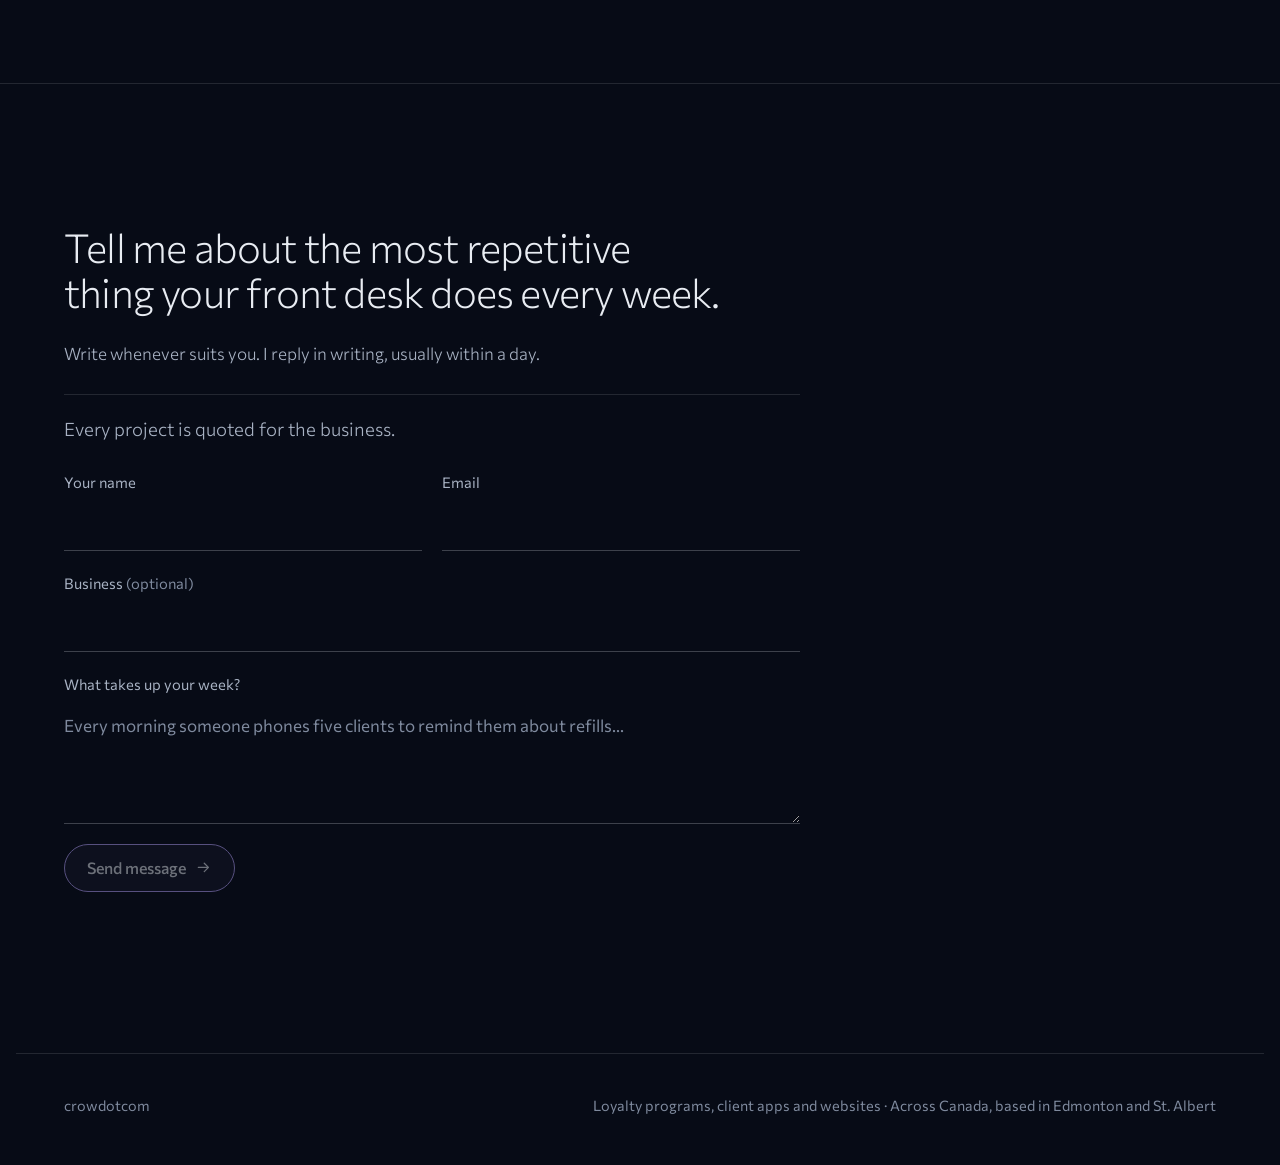
==== commit 778b6216: "Say databases are stored securely in the cloud" ====
--- a/index.html
+++ b/index.html
@@ -74,7 +74,7 @@
     <div class="wrap">
       <div class="hero-copy">
         <h1 id="hero-title">Websites and apps that bring your <em>clients back.</em></h1>
-        <p class="lede">Custom built for your business, with a loyalty program that spots regulars quietly drifting away. <span class="secure"><svg aria-hidden="true"><use href="#i-lock"/></svg>Stored securely in the cloud.</span></p>
+        <p class="lede">Custom built for your business, with a loyalty program that spots regulars quietly drifting away. <span class="secure"><svg aria-hidden="true"><use href="#i-lock"/></svg>Databases</span> stored securely in the&nbsp;cloud.</p>
         <div class="actions">
           <a class="act primary" href="https://crowdotwave.github.io/nith-valley-app/?demo=client" target="_blank" rel="noopener">Try the live demo <svg aria-hidden="true"><use href="#i-out"/></svg></a>
           <a class="act" href="#contact">Get in touch <svg aria-hidden="true"><use href="#i-down"/></svg></a>
